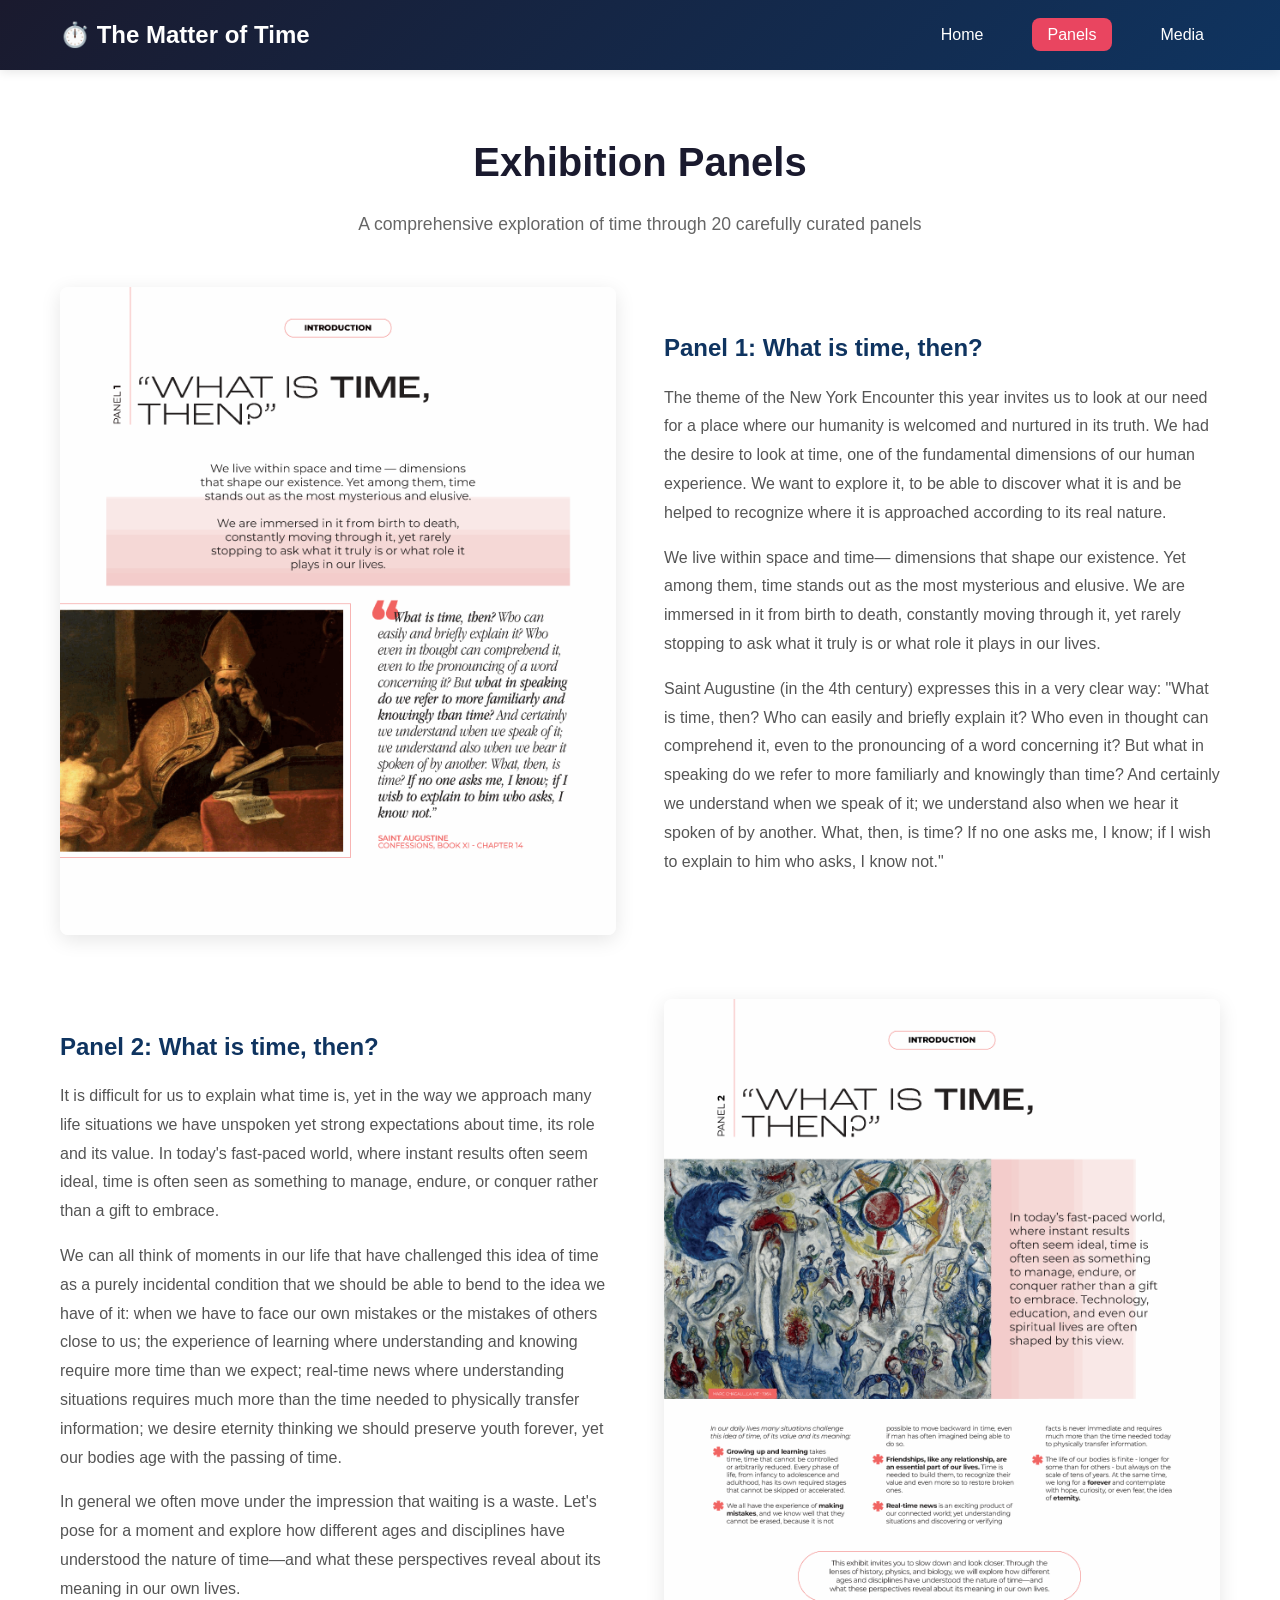
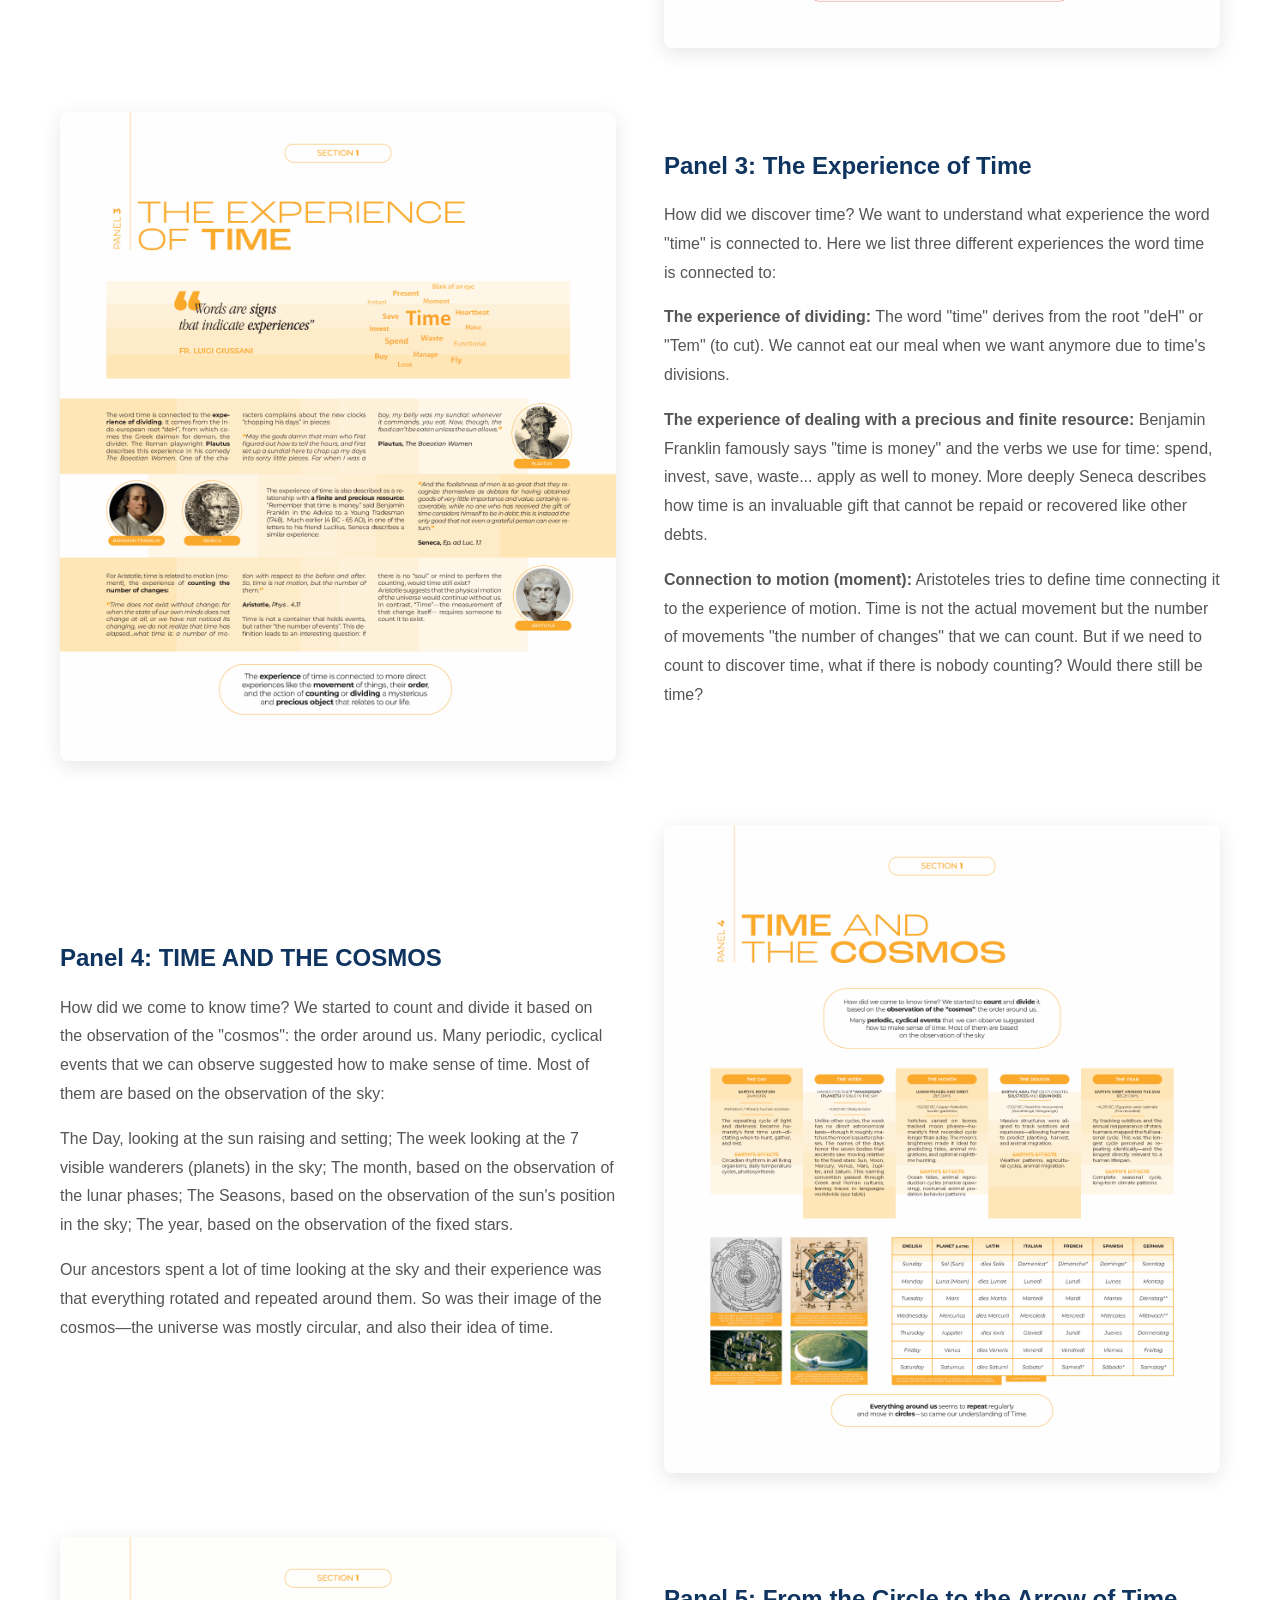
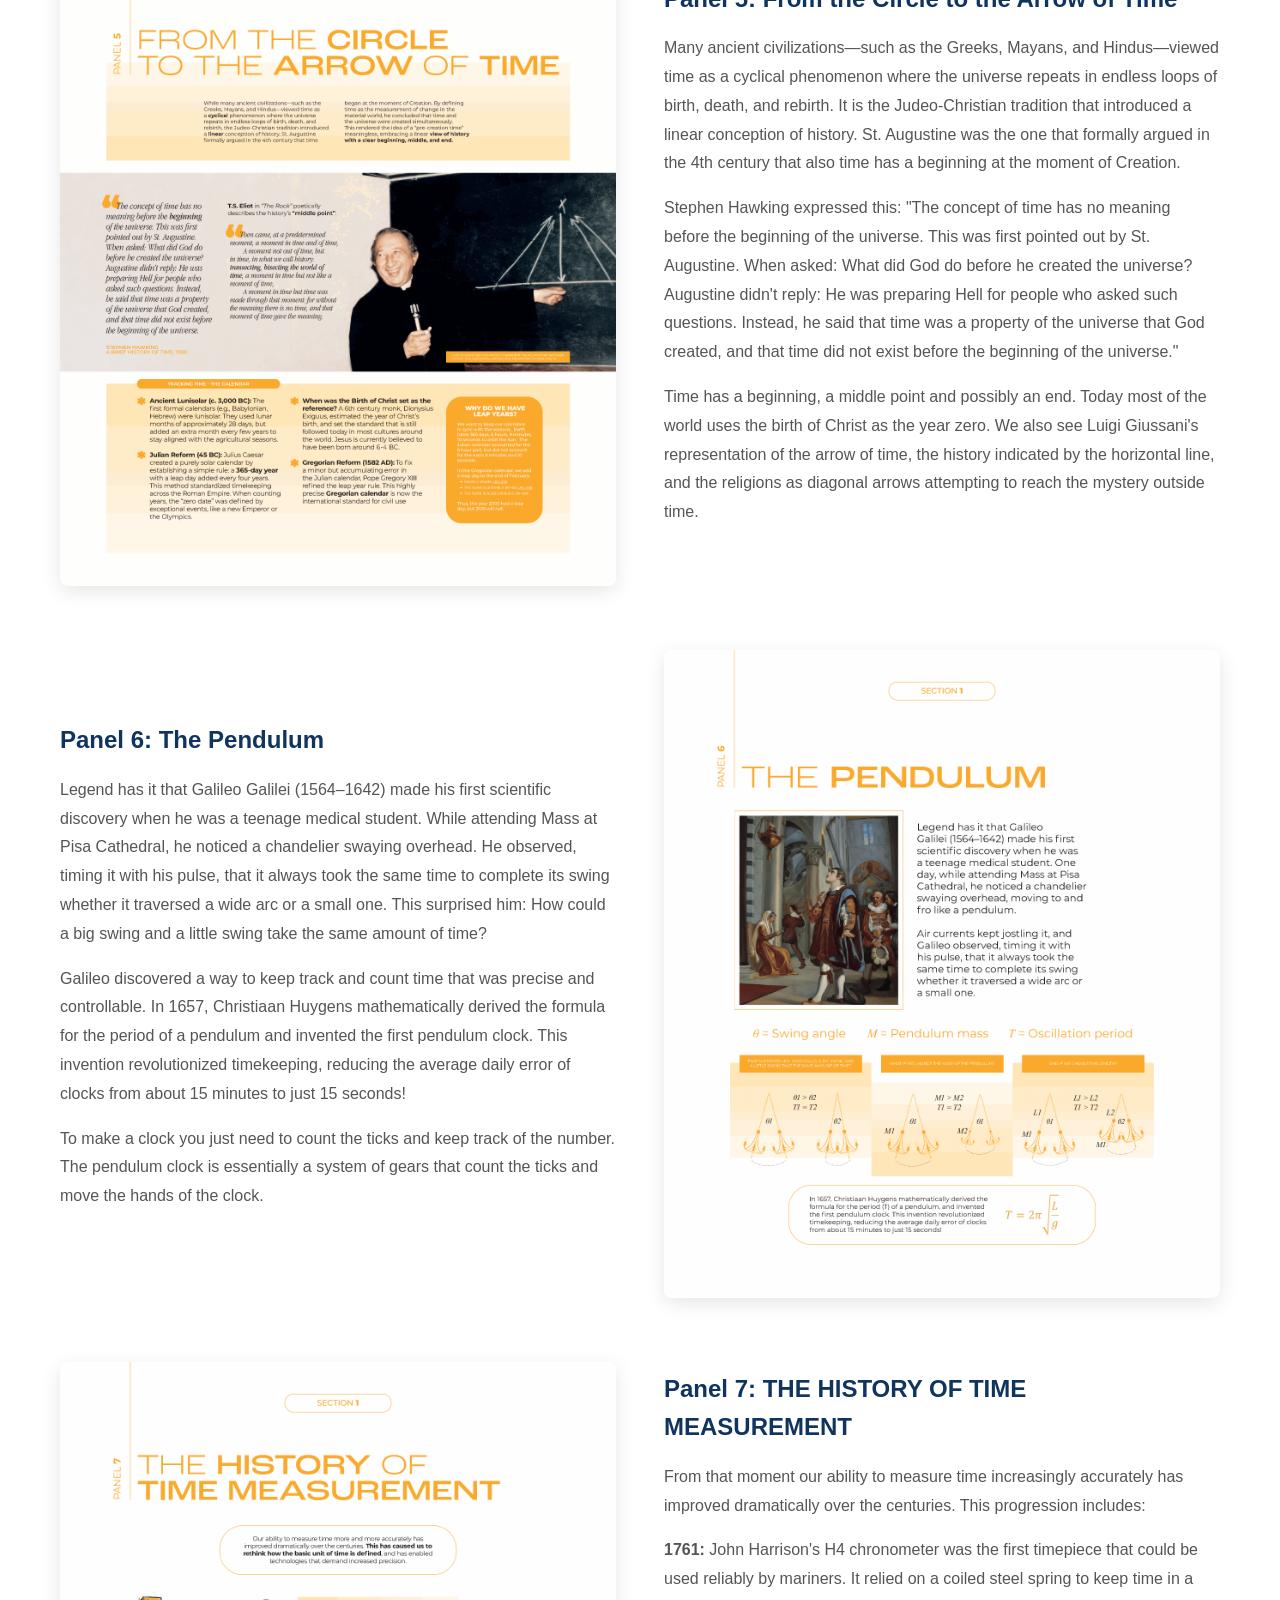
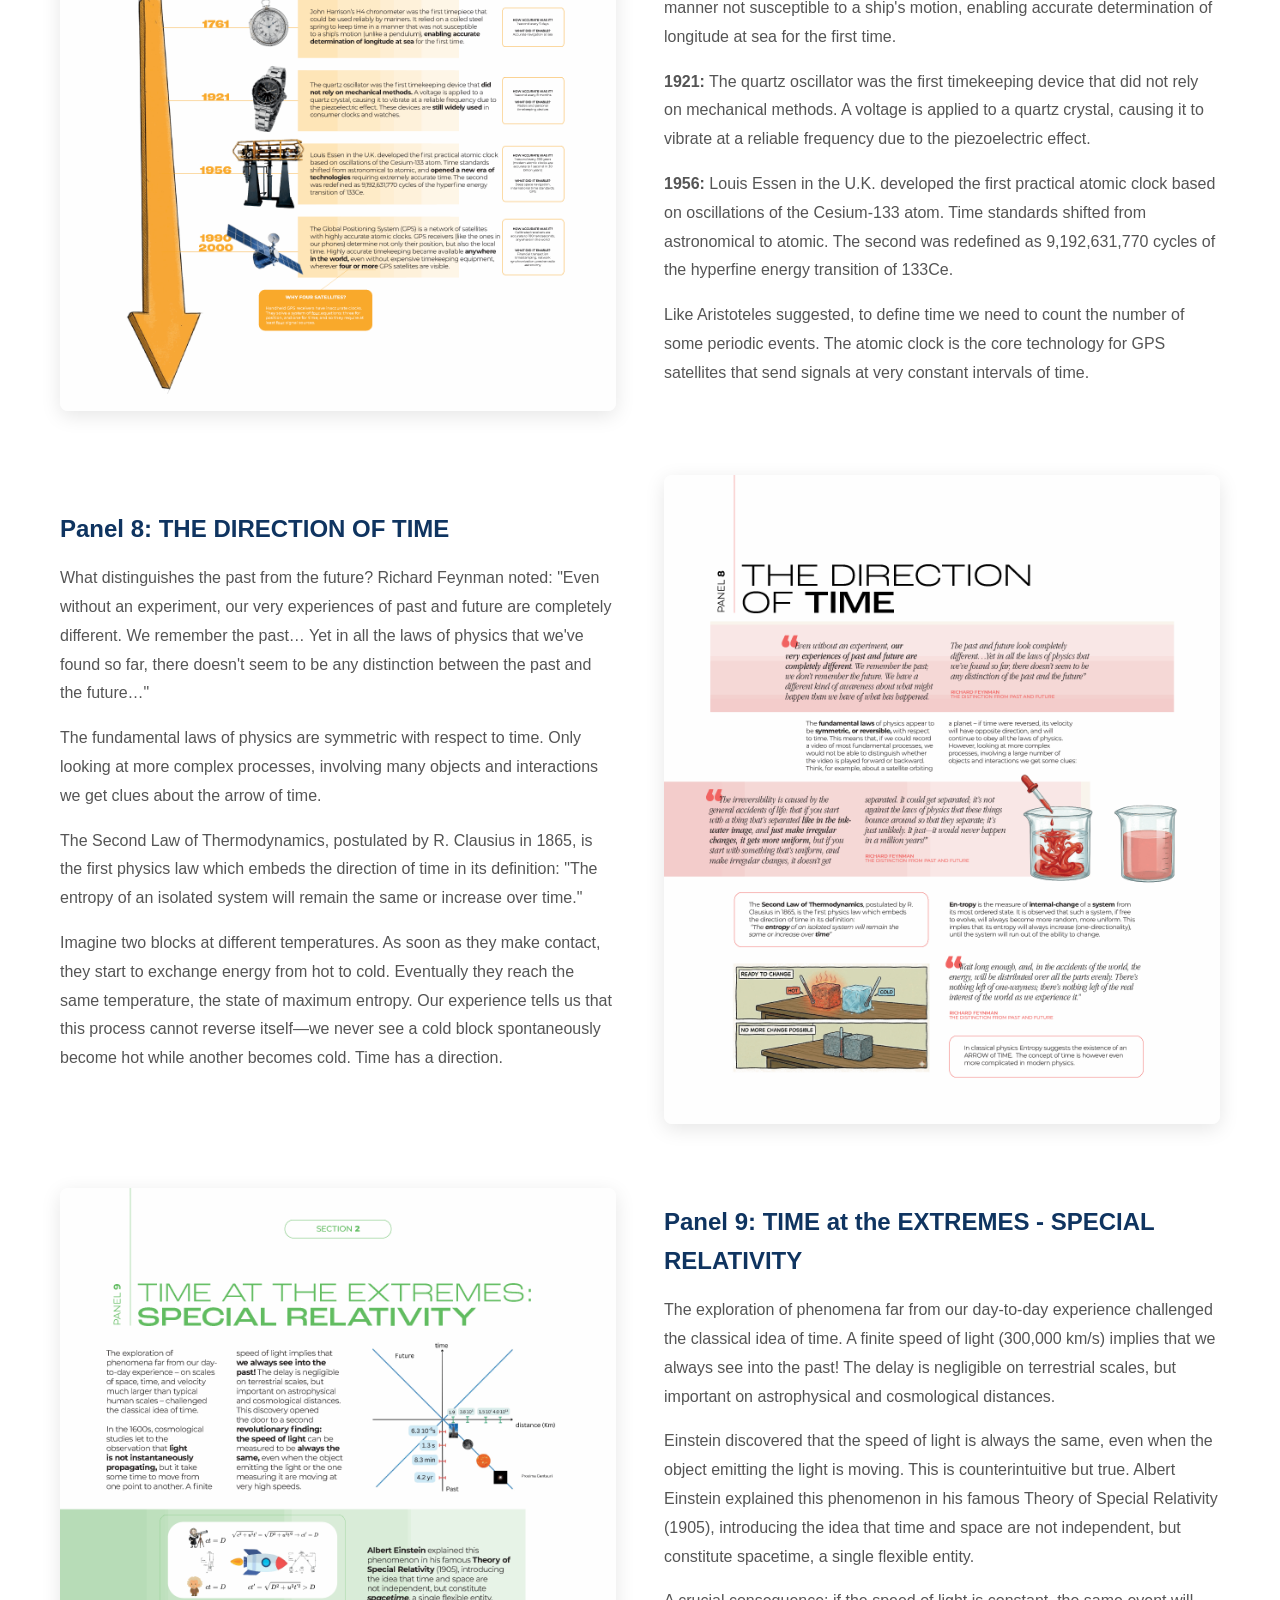
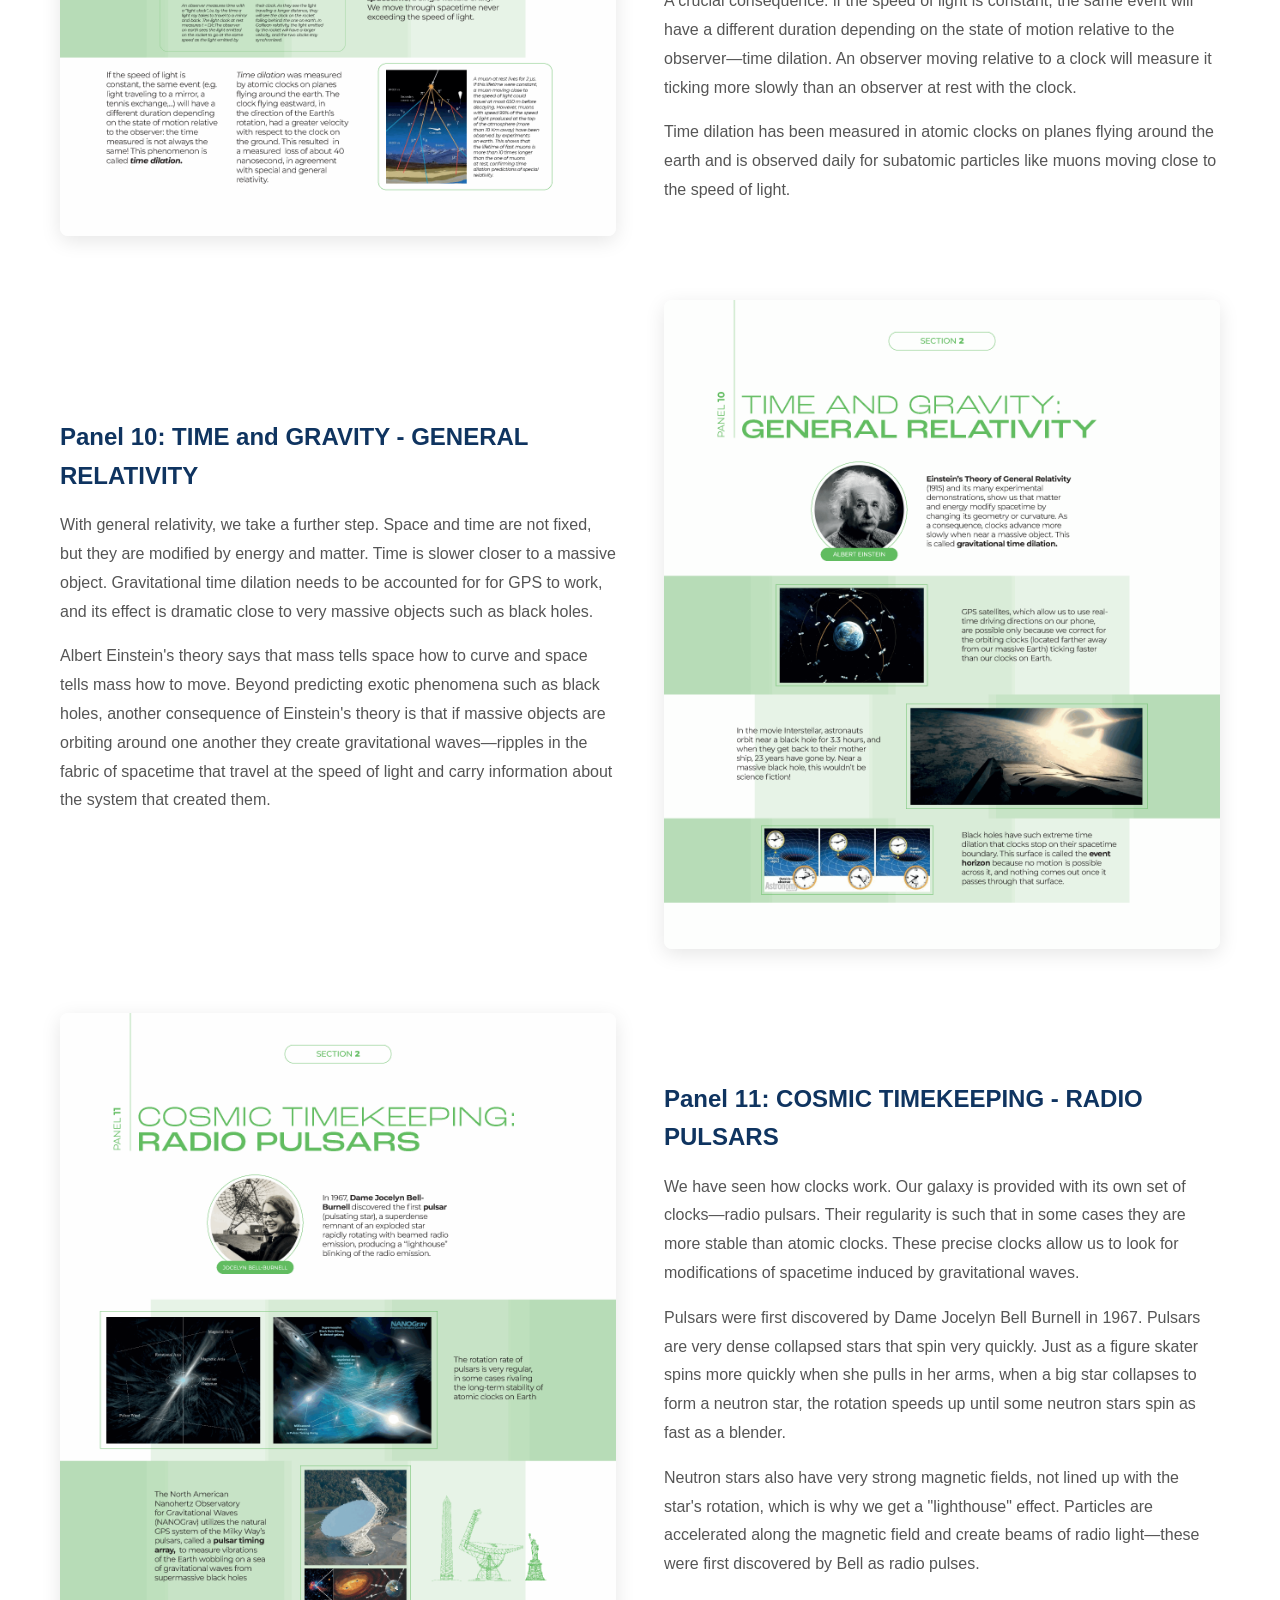
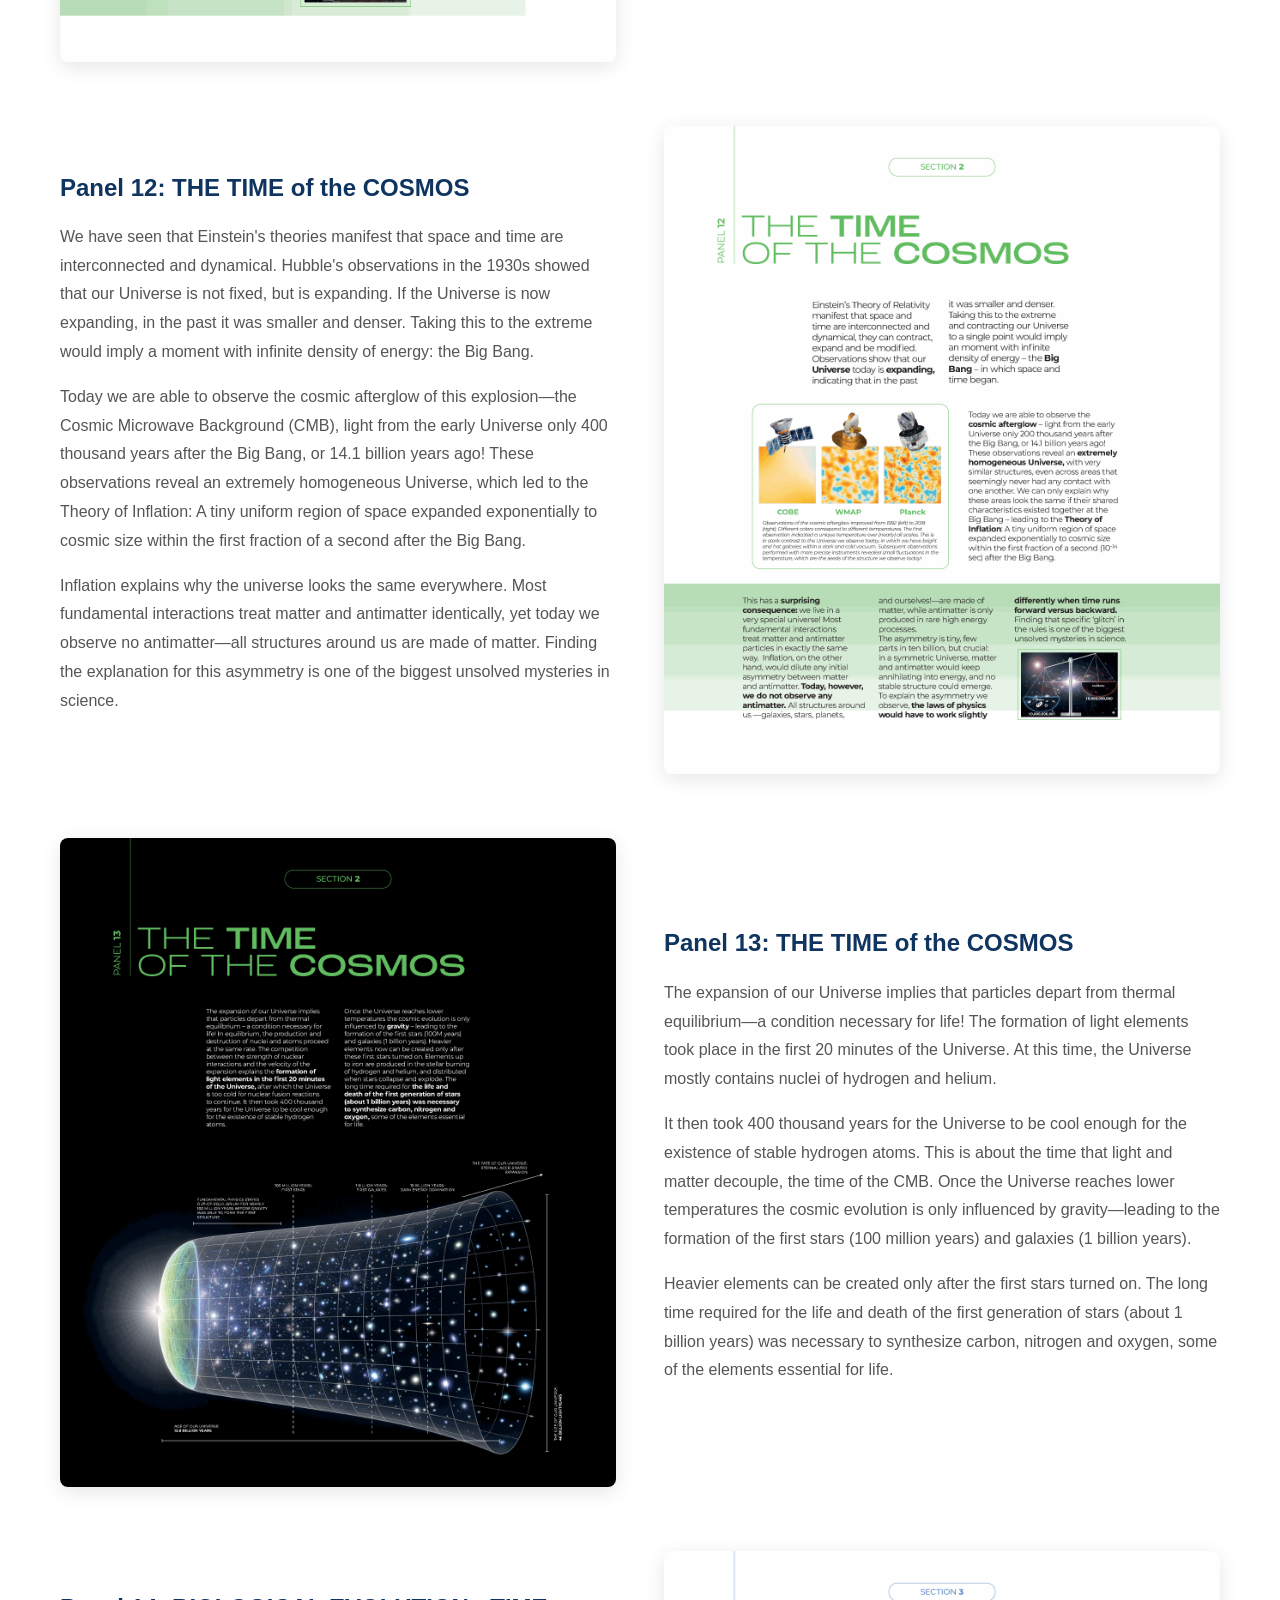
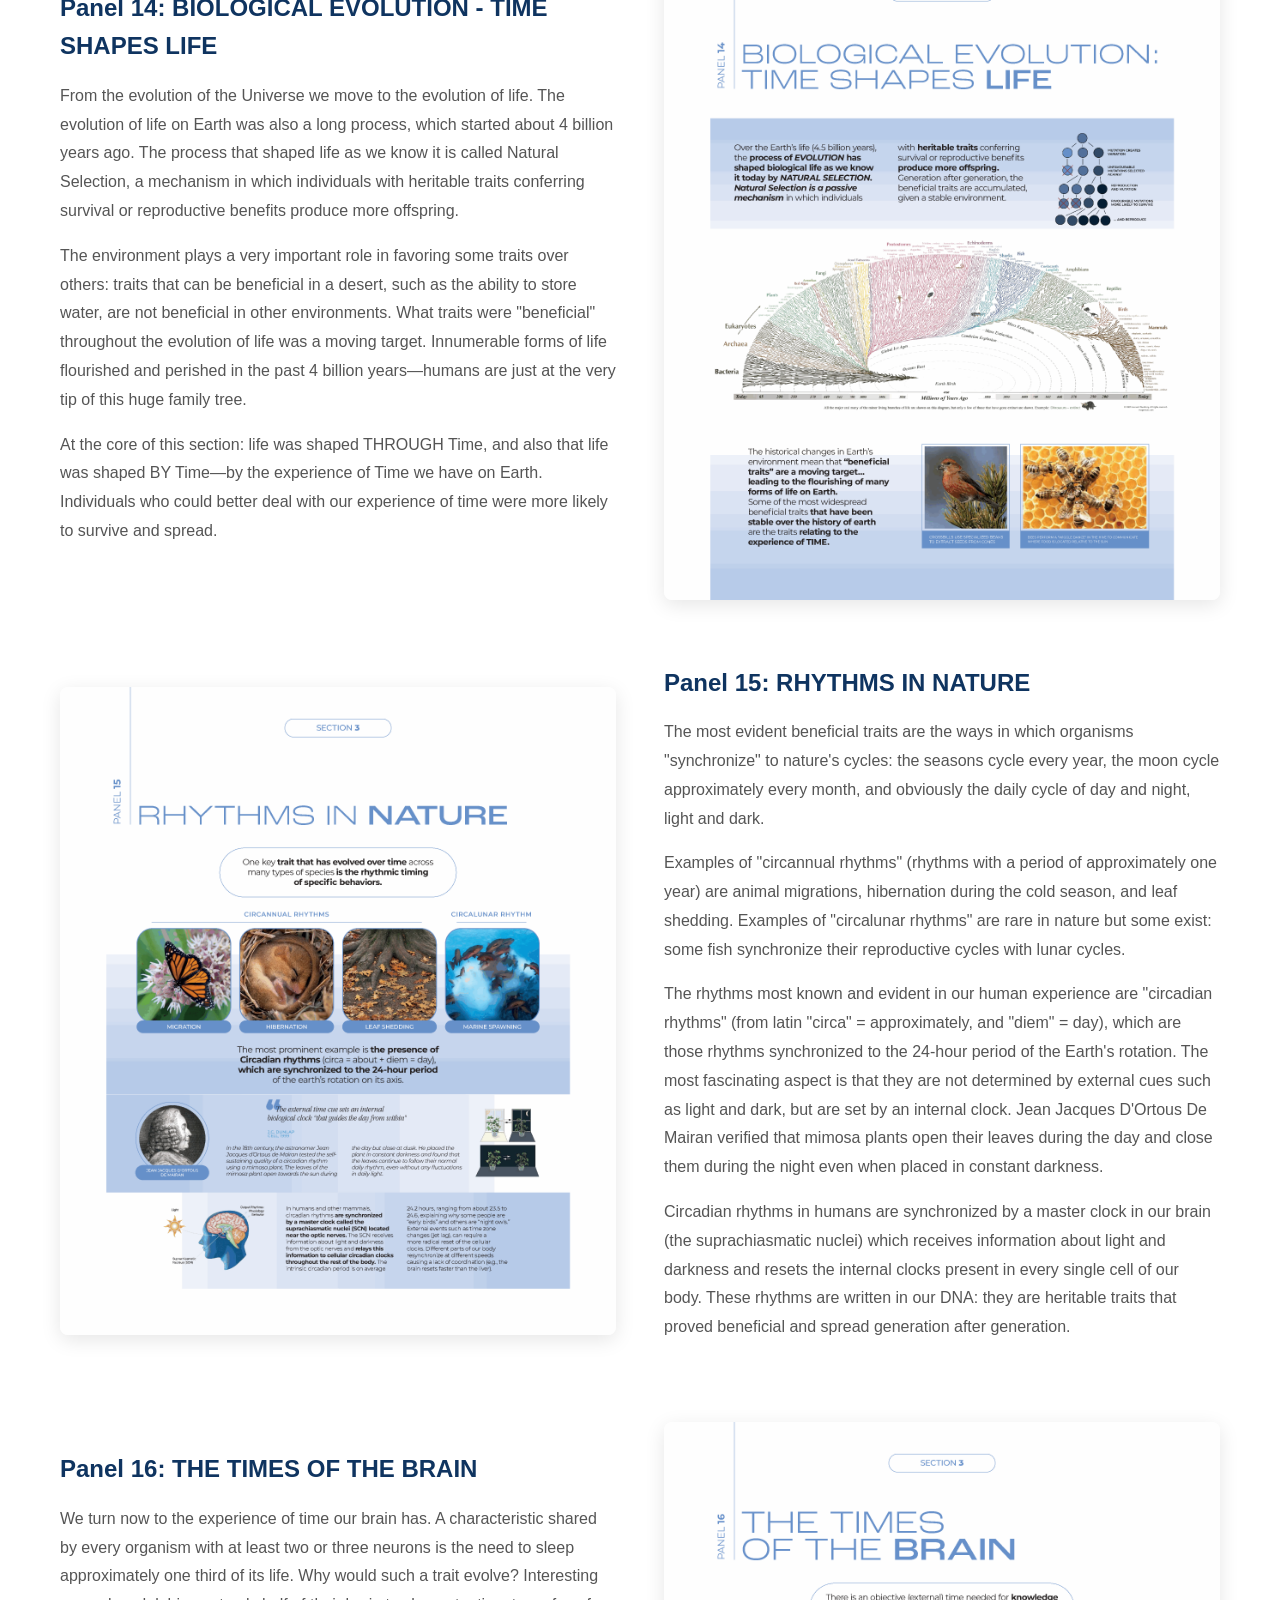
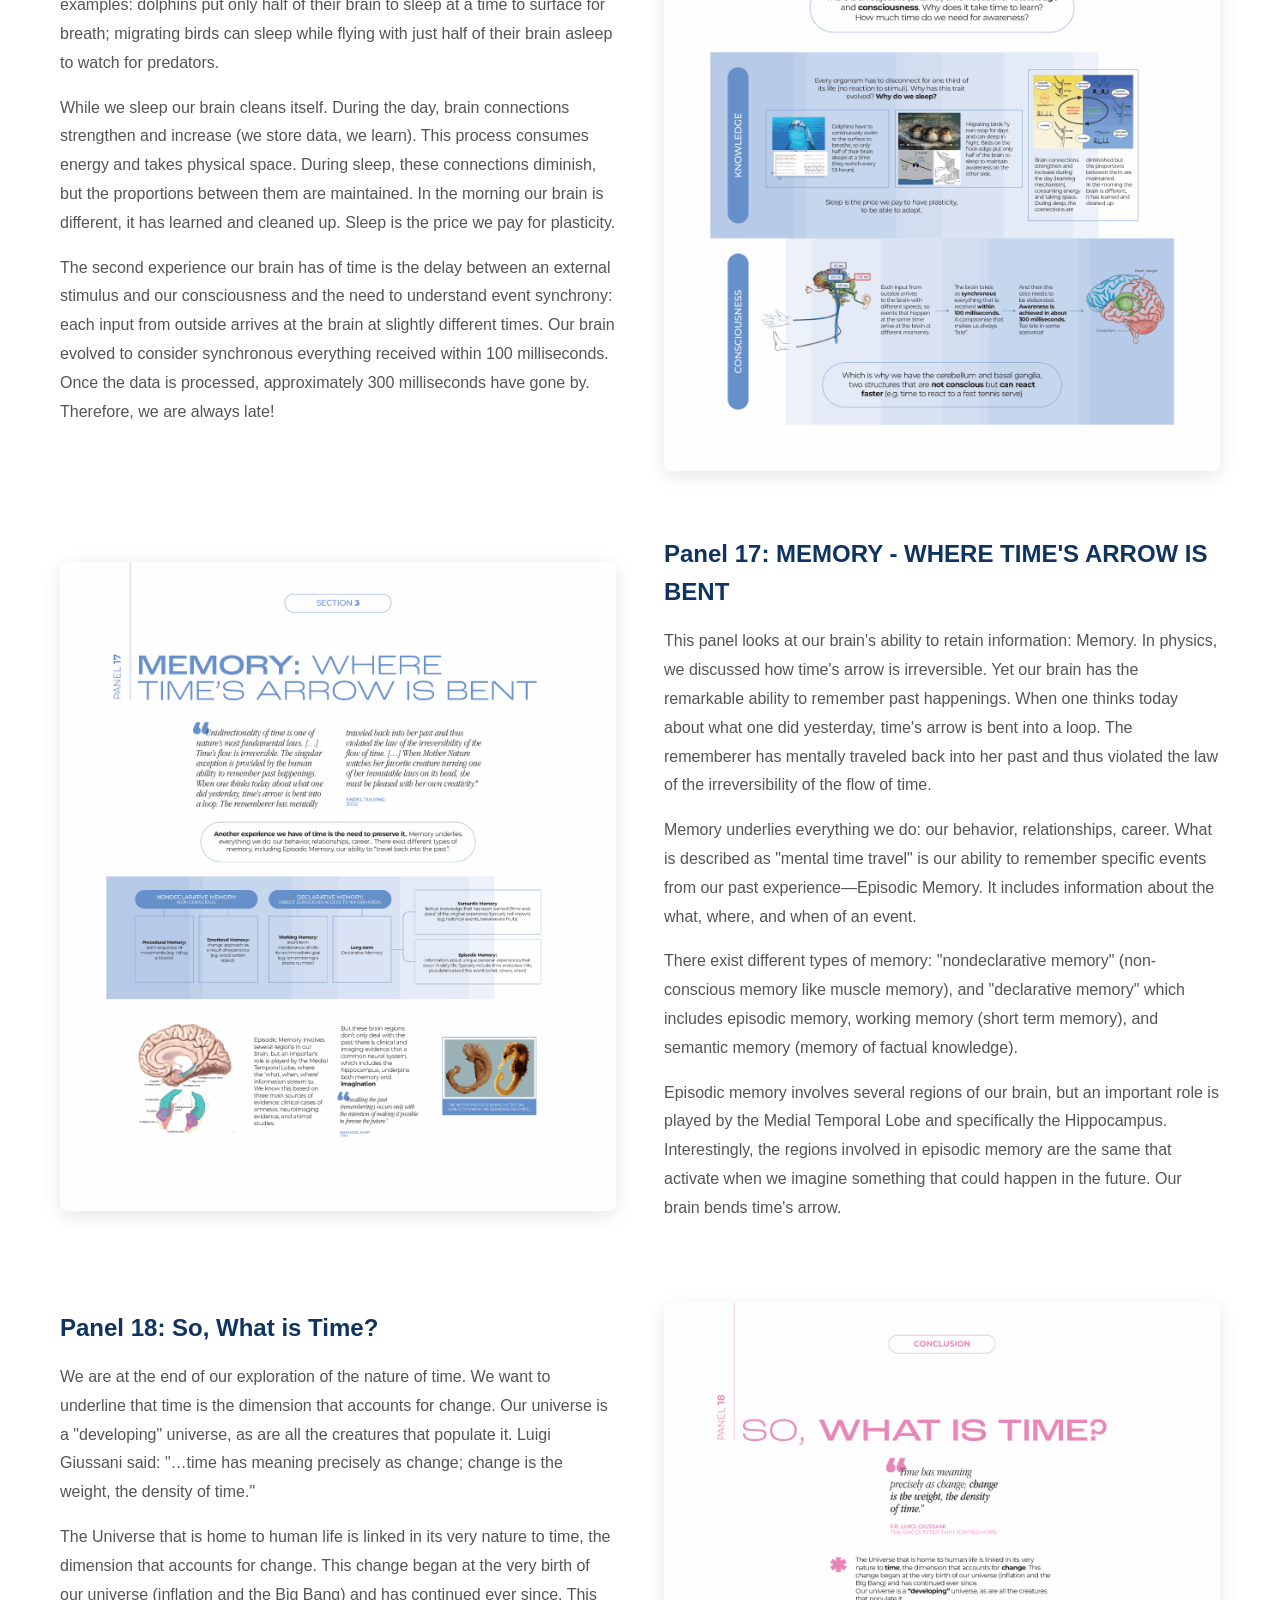
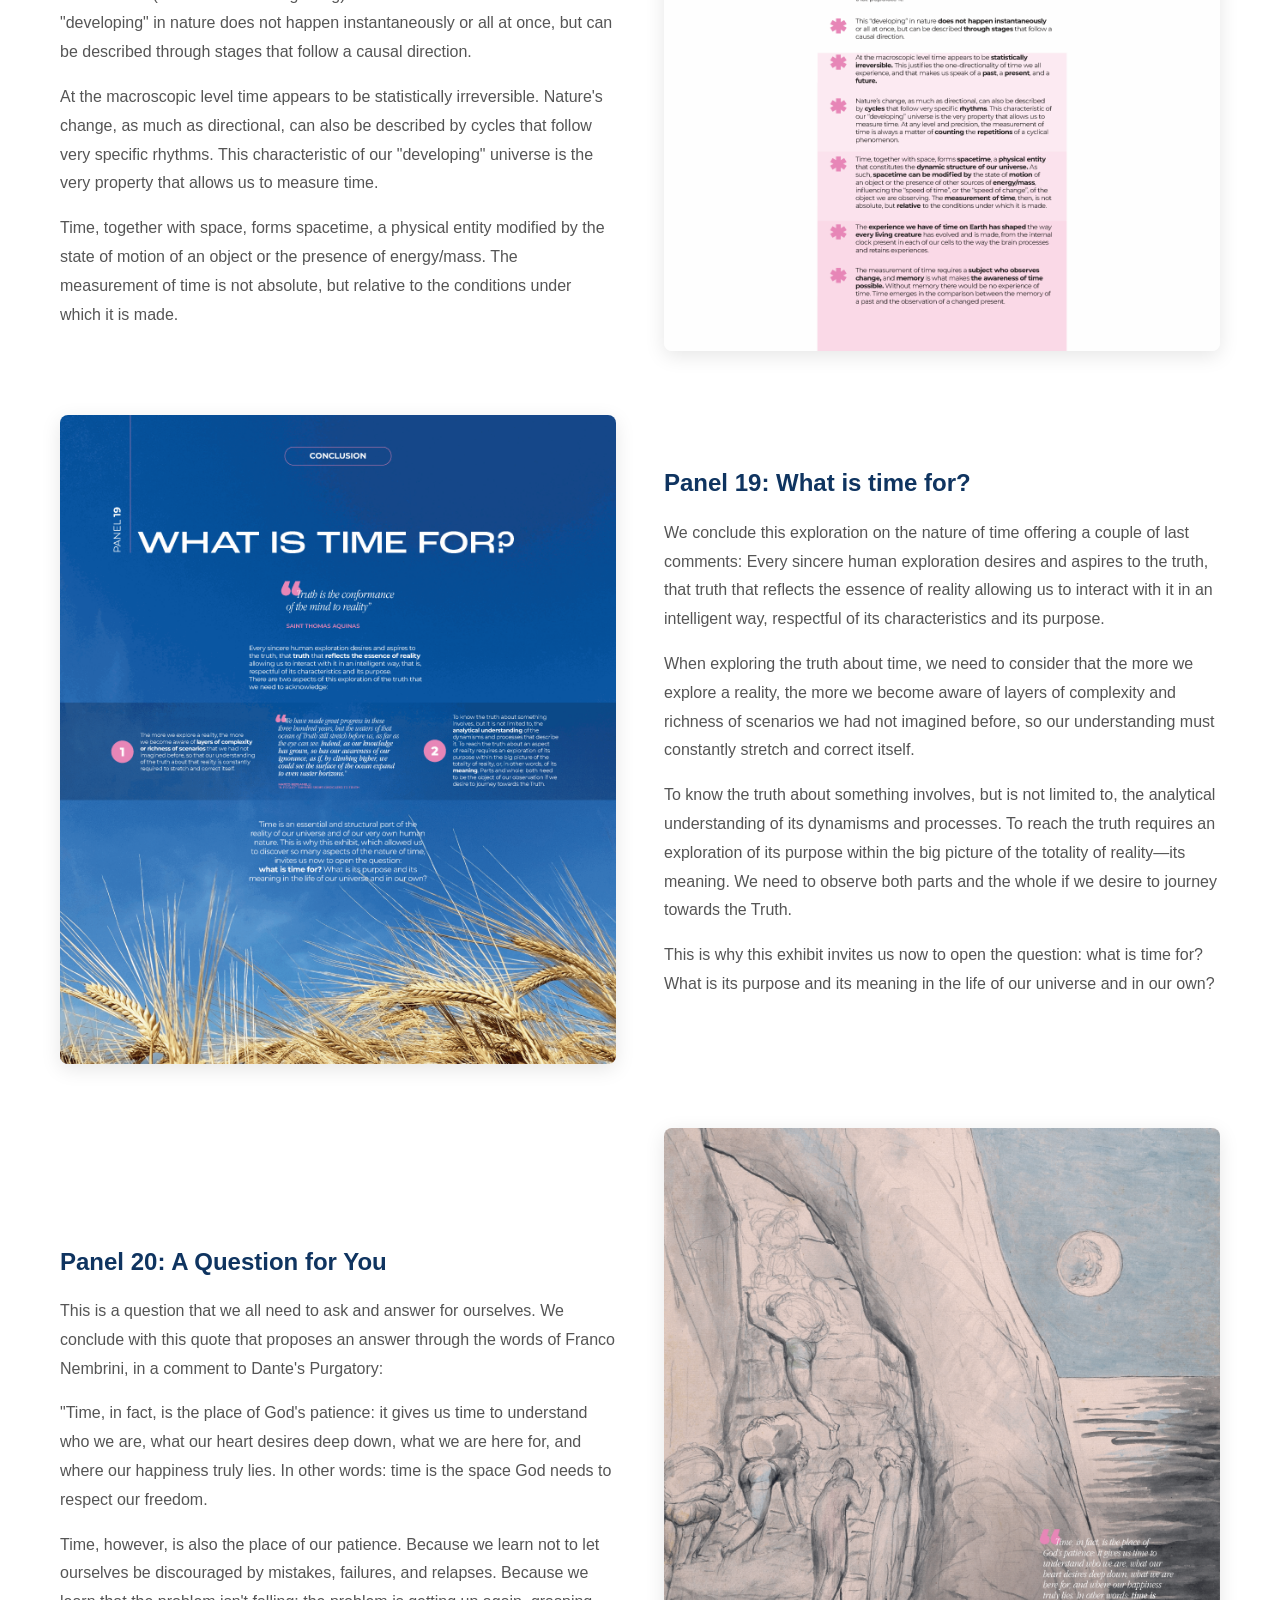
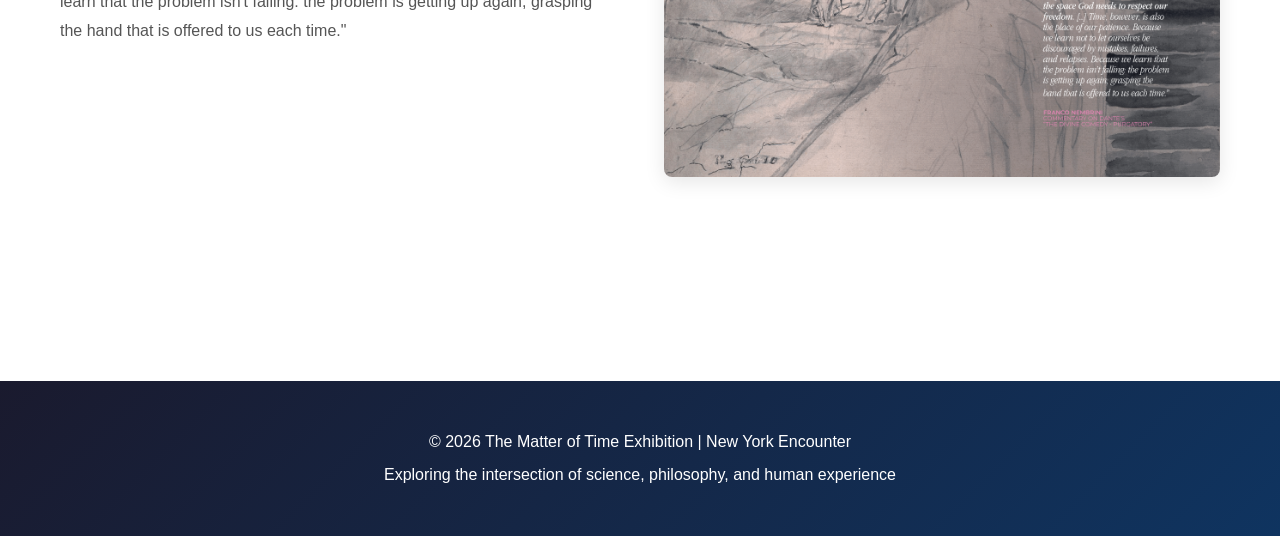
==== panels.html @ b84ac12d "Add full panel narrations and clean up homepage" ====
<!DOCTYPE html>
<html lang="en">
<head>
    <meta charset="UTF-8">
    <meta name="viewport" content="width=device-width, initial-scale=1.0">
    <title>Exhibition Panels - The Matter of Time</title>
    <link rel="stylesheet" href="css/style.css">
</head>
<body>
    <nav class="navbar">
        <div class="nav-container">
            <div class="logo">⏱️ The Matter of Time</div>
            <ul class="nav-menu">
                <li><a href="index.html">Home</a></li>
                <li><a href="panels.html" class="active">Panels</a></li>
                <li><a href="index.html#media">Media</a></li>
            </ul>
        </div>
    </nav>

    <section class="panels-section">
        <div class="container">
            <h1>Exhibition Panels</h1>
            <p class="panels-intro">A comprehensive exploration of time through 20 carefully curated panels</p>

            <div class="panel-item">
                <div class="panel-image">
                    <img src="./extracted_images/page_001.png" alt="Panel 1">
                </div>
                <div class="panel-content">
                    <h2>Panel 1: What is time, then?</h2>
                    <p>The theme of the New York Encounter this year invites us to look at our need for a place where our humanity is welcomed and nurtured in its truth. We had the desire to look at time, one of the fundamental dimensions of our human experience. We want to explore it, to be able to discover what it is and be helped to recognize where it is approached according to its real nature.</p>
                    <p>We live within space and time— dimensions that shape our existence. Yet among them, time stands out as the most mysterious and elusive. We are immersed in it from birth to death, constantly moving through it, yet rarely stopping to ask what it truly is or what role it plays in our lives.</p>
                    <p>Saint Augustine (in the 4th century) expresses this in a very clear way: "What is time, then? Who can easily and briefly explain it? Who even in thought can comprehend it, even to the pronouncing of a word concerning it? But what in speaking do we refer to more familiarly and knowingly than time? And certainly we understand when we speak of it; we understand also when we hear it spoken of by another. What, then, is time? If no one asks me, I know; if I wish to explain to him who asks, I know not."</p>
                </div>
            </div>

            <div class="panel-item reverse">
                <div class="panel-image">
                    <img src="./extracted_images/page_002.png" alt="Panel 2">
                </div>
                <div class="panel-content">
                    <h2>Panel 2: What is time, then?</h2>
                    <p>It is difficult for us to explain what time is, yet in the way we approach many life situations we have unspoken yet strong expectations about time, its role and its value. In today's fast-paced world, where instant results often seem ideal, time is often seen as something to manage, endure, or conquer rather than a gift to embrace.</p>
                    <p>We can all think of moments in our life that have challenged this idea of time as a purely incidental condition that we should be able to bend to the idea we have of it: when we have to face our own mistakes or the mistakes of others close to us; the experience of learning where understanding and knowing require more time than we expect; real-time news where understanding situations requires much more than the time needed to physically transfer information; we desire eternity thinking we should preserve youth forever, yet our bodies age with the passing of time.</p>
                    <p>In general we often move under the impression that waiting is a waste. Let's pose for a moment and explore how different ages and disciplines have understood the nature of time—and what these perspectives reveal about its meaning in our own lives.</p>
                </div>
            </div>

            <div class="panel-item">
                <div class="panel-image">
                    <img src="./extracted_images/page_003.png" alt="Panel 3">
                </div>
                <div class="panel-content">
                    <h2>Panel 3: The Experience of Time</h2>
                    <p>How did we discover time? We want to understand what experience the word "time" is connected to. Here we list three different experiences the word time is connected to:</p>
                    <p><strong>The experience of dividing:</strong> The word "time" derives from the root "deH" or "Tem" (to cut). We cannot eat our meal when we want anymore due to time's divisions.</p>
                    <p><strong>The experience of dealing with a precious and finite resource:</strong> Benjamin Franklin famously says "time is money" and the verbs we use for time: spend, invest, save, waste... apply as well to money. More deeply Seneca describes how time is an invaluable gift that cannot be repaid or recovered like other debts.</p>
                    <p><strong>Connection to motion (moment):</strong> Aristoteles tries to define time connecting it to the experience of motion. Time is not the actual movement but the number of movements "the number of changes" that we can count. But if we need to count to discover time, what if there is nobody counting? Would there still be time?</p>
                </div>
            </div>

            <div class="panel-item reverse">
                <div class="panel-image">
                    <img src="./extracted_images/page_004.png" alt="Panel 4">
                </div>
                <div class="panel-content">
                    <h2>Panel 4: TIME AND THE COSMOS</h2>
                    <p>How did we come to know time? We started to count and divide it based on the observation of the "cosmos": the order around us. Many periodic, cyclical events that we can observe suggested how to make sense of time. Most of them are based on the observation of the sky:</p>
                    <p>The Day, looking at the sun raising and setting; The week looking at the 7 visible wanderers (planets) in the sky; The month, based on the observation of the lunar phases; The Seasons, based on the observation of the sun's position in the sky; The year, based on the observation of the fixed stars.</p>
                    <p>Our ancestors spent a lot of time looking at the sky and their experience was that everything rotated and repeated around them. So was their image of the cosmos—the universe was mostly circular, and also their idea of time.</p>
                </div>
            </div>

            <div class="panel-item">
                <div class="panel-image">
                    <img src="./extracted_images/page_005.png" alt="Panel 5">
                </div>
                <div class="panel-content">
                    <h2>Panel 5: From the Circle to the Arrow of Time</h2>
                    <p>Many ancient civilizations—such as the Greeks, Mayans, and Hindus—viewed time as a cyclical phenomenon where the universe repeats in endless loops of birth, death, and rebirth. It is the Judeo-Christian tradition that introduced a linear conception of history. St. Augustine was the one that formally argued in the 4th century that also time has a beginning at the moment of Creation.</p>
                    <p>Stephen Hawking expressed this: "The concept of time has no meaning before the beginning of the universe. This was first pointed out by St. Augustine. When asked: What did God do before he created the universe? Augustine didn't reply: He was preparing Hell for people who asked such questions. Instead, he said that time was a property of the universe that God created, and that time did not exist before the beginning of the universe."</p>
                    <p>Time has a beginning, a middle point and possibly an end. Today most of the world uses the birth of Christ as the year zero. We also see Luigi Giussani's representation of the arrow of time, the history indicated by the horizontal line, and the religions as diagonal arrows attempting to reach the mystery outside time.</p>
                </div>
            </div>

            <div class="panel-item reverse">
                <div class="panel-image">
                    <img src="./extracted_images/page_006.png" alt="Panel 6">
                </div>
                <div class="panel-content">
                    <h2>Panel 6: The Pendulum</h2>
                    <p>Legend has it that Galileo Galilei (1564–1642) made his first scientific discovery when he was a teenage medical student. While attending Mass at Pisa Cathedral, he noticed a chandelier swaying overhead. He observed, timing it with his pulse, that it always took the same time to complete its swing whether it traversed a wide arc or a small one. This surprised him: How could a big swing and a little swing take the same amount of time?</p>
                    <p>Galileo discovered a way to keep track and count time that was precise and controllable. In 1657, Christiaan Huygens mathematically derived the formula for the period of a pendulum and invented the first pendulum clock. This invention revolutionized timekeeping, reducing the average daily error of clocks from about 15 minutes to just 15 seconds!</p>
                    <p>To make a clock you just need to count the ticks and keep track of the number. The pendulum clock is essentially a system of gears that count the ticks and move the hands of the clock.</p>
                </div>
            </div>

            <div class="panel-item">
                <div class="panel-image">
                    <img src="./extracted_images/page_007.png" alt="Panel 7">
                </div>
                <div class="panel-content">
                    <h2>Panel 7: THE HISTORY OF TIME MEASUREMENT</h2>
                    <p>From that moment our ability to measure time increasingly accurately has improved dramatically over the centuries. This progression includes:</p>
                    <p><strong>1761:</strong> John Harrison's H4 chronometer was the first timepiece that could be used reliably by mariners. It relied on a coiled steel spring to keep time in a manner not susceptible to a ship's motion, enabling accurate determination of longitude at sea for the first time.</p>
                    <p><strong>1921:</strong> The quartz oscillator was the first timekeeping device that did not rely on mechanical methods. A voltage is applied to a quartz crystal, causing it to vibrate at a reliable frequency due to the piezoelectric effect.</p>
                    <p><strong>1956:</strong> Louis Essen in the U.K. developed the first practical atomic clock based on oscillations of the Cesium-133 atom. Time standards shifted from astronomical to atomic. The second was redefined as 9,192,631,770 cycles of the hyperfine energy transition of 133Ce.</p>
                    <p>Like Aristoteles suggested, to define time we need to count the number of some periodic events. The atomic clock is the core technology for GPS satellites that send signals at very constant intervals of time.</p>
                </div>
            </div>

            <div class="panel-item reverse">
                <div class="panel-image">
                    <img src="./extracted_images/page_008.png" alt="Panel 8">
                </div>
                <div class="panel-content">
                    <h2>Panel 8: THE DIRECTION OF TIME</h2>
                    <p>What distinguishes the past from the future? Richard Feynman noted: "Even without an experiment, our very experiences of past and future are completely different. We remember the past… Yet in all the laws of physics that we've found so far, there doesn't seem to be any distinction between the past and the future…"</p>
                    <p>The fundamental laws of physics are symmetric with respect to time. Only looking at more complex processes, involving many objects and interactions we get clues about the arrow of time.</p>
                    <p>The Second Law of Thermodynamics, postulated by R. Clausius in 1865, is the first physics law which embeds the direction of time in its definition: "The entropy of an isolated system will remain the same or increase over time."</p>
                    <p>Imagine two blocks at different temperatures. As soon as they make contact, they start to exchange energy from hot to cold. Eventually they reach the same temperature, the state of maximum entropy. Our experience tells us that this process cannot reverse itself—we never see a cold block spontaneously become hot while another becomes cold. Time has a direction.</p>
                </div>
            </div>

            <div class="panel-item">
                <div class="panel-image">
                    <img src="./extracted_images/page_009.png" alt="Panel 9">
                </div>
                <div class="panel-content">
                    <h2>Panel 9: TIME at the EXTREMES - SPECIAL RELATIVITY</h2>
                    <p>The exploration of phenomena far from our day-to-day experience challenged the classical idea of time. A finite speed of light (300,000 km/s) implies that we always see into the past! The delay is negligible on terrestrial scales, but important on astrophysical and cosmological distances.</p>
                    <p>Einstein discovered that the speed of light is always the same, even when the object emitting the light is moving. This is counterintuitive but true. Albert Einstein explained this phenomenon in his famous Theory of Special Relativity (1905), introducing the idea that time and space are not independent, but constitute spacetime, a single flexible entity.</p>
                    <p>A crucial consequence: if the speed of light is constant, the same event will have a different duration depending on the state of motion relative to the observer—time dilation. An observer moving relative to a clock will measure it ticking more slowly than an observer at rest with the clock.</p>
                    <p>Time dilation has been measured in atomic clocks on planes flying around the earth and is observed daily for subatomic particles like muons moving close to the speed of light.</p>
                </div>
            </div>

            <div class="panel-item reverse">
                <div class="panel-image">
                    <img src="./extracted_images/page_010.png" alt="Panel 10">
                </div>
                <div class="panel-content">
                    <h2>Panel 10: TIME and GRAVITY - GENERAL RELATIVITY</h2>
                    <p>With general relativity, we take a further step. Space and time are not fixed, but they are modified by energy and matter. Time is slower closer to a massive object. Gravitational time dilation needs to be accounted for for GPS to work, and its effect is dramatic close to very massive objects such as black holes.</p>
                    <p>Albert Einstein's theory says that mass tells space how to curve and space tells mass how to move. Beyond predicting exotic phenomena such as black holes, another consequence of Einstein's theory is that if massive objects are orbiting around one another they create gravitational waves—ripples in the fabric of spacetime that travel at the speed of light and carry information about the system that created them.</p>
                </div>
            </div>

            <div class="panel-item">
                <div class="panel-image">
                    <img src="./extracted_images/page_011.png" alt="Panel 11">
                </div>
                <div class="panel-content">
                    <h2>Panel 11: COSMIC TIMEKEEPING - RADIO PULSARS</h2>
                    <p>We have seen how clocks work. Our galaxy is provided with its own set of clocks—radio pulsars. Their regularity is such that in some cases they are more stable than atomic clocks. These precise clocks allow us to look for modifications of spacetime induced by gravitational waves.</p>
                    <p>Pulsars were first discovered by Dame Jocelyn Bell Burnell in 1967. Pulsars are very dense collapsed stars that spin very quickly. Just as a figure skater spins more quickly when she pulls in her arms, when a big star collapses to form a neutron star, the rotation speeds up until some neutron stars spin as fast as a blender.</p>
                    <p>Neutron stars also have very strong magnetic fields, not lined up with the star's rotation, which is why we get a "lighthouse" effect. Particles are accelerated along the magnetic field and create beams of radio light—these were first discovered by Bell as radio pulses.</p>
                </div>
            </div>

            <div class="panel-item reverse">
                <div class="panel-image">
                    <img src="./extracted_images/page_012.png" alt="Panel 12">
                </div>
                <div class="panel-content">
                    <h2>Panel 12: THE TIME of the COSMOS</h2>
                    <p>We have seen that Einstein's theories manifest that space and time are interconnected and dynamical. Hubble's observations in the 1930s showed that our Universe is not fixed, but is expanding. If the Universe is now expanding, in the past it was smaller and denser. Taking this to the extreme would imply a moment with infinite density of energy: the Big Bang.</p>
                    <p>Today we are able to observe the cosmic afterglow of this explosion—the Cosmic Microwave Background (CMB), light from the early Universe only 400 thousand years after the Big Bang, or 14.1 billion years ago! These observations reveal an extremely homogeneous Universe, which led to the Theory of Inflation: A tiny uniform region of space expanded exponentially to cosmic size within the first fraction of a second after the Big Bang.</p>
                    <p>Inflation explains why the universe looks the same everywhere. Most fundamental interactions treat matter and antimatter identically, yet today we observe no antimatter—all structures around us are made of matter. Finding the explanation for this asymmetry is one of the biggest unsolved mysteries in science.</p>
                </div>
            </div>

            <div class="panel-item">
                <div class="panel-image">
                    <img src="./extracted_images/page_013.png" alt="Panel 13">
                </div>
                <div class="panel-content">
                    <h2>Panel 13: THE TIME of the COSMOS</h2>
                    <p>The expansion of our Universe implies that particles depart from thermal equilibrium—a condition necessary for life! The formation of light elements took place in the first 20 minutes of the Universe. At this time, the Universe mostly contains nuclei of hydrogen and helium.</p>
                    <p>It then took 400 thousand years for the Universe to be cool enough for the existence of stable hydrogen atoms. This is about the time that light and matter decouple, the time of the CMB. Once the Universe reaches lower temperatures the cosmic evolution is only influenced by gravity—leading to the formation of the first stars (100 million years) and galaxies (1 billion years).</p>
                    <p>Heavier elements can be created only after the first stars turned on. The long time required for the life and death of the first generation of stars (about 1 billion years) was necessary to synthesize carbon, nitrogen and oxygen, some of the elements essential for life.</p>
                </div>
            </div>

            <div class="panel-item reverse">
                <div class="panel-image">
                    <img src="./extracted_images/page_014.png" alt="Panel 14">
                </div>
                <div class="panel-content">
                    <h2>Panel 14: BIOLOGICAL EVOLUTION - TIME SHAPES LIFE</h2>
                    <p>From the evolution of the Universe we move to the evolution of life. The evolution of life on Earth was also a long process, which started about 4 billion years ago. The process that shaped life as we know it is called Natural Selection, a mechanism in which individuals with heritable traits conferring survival or reproductive benefits produce more offspring.</p>
                    <p>The environment plays a very important role in favoring some traits over others: traits that can be beneficial in a desert, such as the ability to store water, are not beneficial in other environments. What traits were "beneficial" throughout the evolution of life was a moving target. Innumerable forms of life flourished and perished in the past 4 billion years—humans are just at the very tip of this huge family tree.</p>
                    <p>At the core of this section: life was shaped THROUGH Time, and also that life was shaped BY Time—by the experience of Time we have on Earth. Individuals who could better deal with our experience of time were more likely to survive and spread.</p>
                </div>
            </div>

            <div class="panel-item">
                <div class="panel-image">
                    <img src="./extracted_images/page_015.png" alt="Panel 15">
                </div>
                <div class="panel-content">
                    <h2>Panel 15: RHYTHMS IN NATURE</h2>
                    <p>The most evident beneficial traits are the ways in which organisms "synchronize" to nature's cycles: the seasons cycle every year, the moon cycle approximately every month, and obviously the daily cycle of day and night, light and dark.</p>
                    <p>Examples of "circannual rhythms" (rhythms with a period of approximately one year) are animal migrations, hibernation during the cold season, and leaf shedding. Examples of "circalunar rhythms" are rare in nature but some exist: some fish synchronize their reproductive cycles with lunar cycles.</p>
                    <p>The rhythms most known and evident in our human experience are "circadian rhythms" (from latin "circa" = approximately, and "diem" = day), which are those rhythms synchronized to the 24-hour period of the Earth's rotation. The most fascinating aspect is that they are not determined by external cues such as light and dark, but are set by an internal clock. Jean Jacques D'Ortous De Mairan verified that mimosa plants open their leaves during the day and close them during the night even when placed in constant darkness.</p>
                    <p>Circadian rhythms in humans are synchronized by a master clock in our brain (the suprachiasmatic nuclei) which receives information about light and darkness and resets the internal clocks present in every single cell of our body. These rhythms are written in our DNA: they are heritable traits that proved beneficial and spread generation after generation.</p>
                </div>
            </div>

            <div class="panel-item reverse">
                <div class="panel-image">
                    <img src="./extracted_images/page_016.png" alt="Panel 16">
                </div>
                <div class="panel-content">
                    <h2>Panel 16: THE TIMES OF THE BRAIN</h2>
                    <p>We turn now to the experience of time our brain has. A characteristic shared by every organism with at least two or three neurons is the need to sleep approximately one third of its life. Why would such a trait evolve? Interesting examples: dolphins put only half of their brain to sleep at a time to surface for breath; migrating birds can sleep while flying with just half of their brain asleep to watch for predators.</p>
                    <p>While we sleep our brain cleans itself. During the day, brain connections strengthen and increase (we store data, we learn). This process consumes energy and takes physical space. During sleep, these connections diminish, but the proportions between them are maintained. In the morning our brain is different, it has learned and cleaned up. Sleep is the price we pay for plasticity.</p>
                    <p>The second experience our brain has of time is the delay between an external stimulus and our consciousness and the need to understand event synchrony: each input from outside arrives at the brain at slightly different times. Our brain evolved to consider synchronous everything received within 100 milliseconds. Once the data is processed, approximately 300 milliseconds have gone by. Therefore, we are always late!</p>
                </div>
            </div>

            <div class="panel-item">
                <div class="panel-image">
                    <img src="./extracted_images/page_017.png" alt="Panel 17">
                </div>
                <div class="panel-content">
                    <h2>Panel 17: MEMORY - WHERE TIME'S ARROW IS BENT</h2>
                    <p>This panel looks at our brain's ability to retain information: Memory. In physics, we discussed how time's arrow is irreversible. Yet our brain has the remarkable ability to remember past happenings. When one thinks today about what one did yesterday, time's arrow is bent into a loop. The rememberer has mentally traveled back into her past and thus violated the law of the irreversibility of the flow of time.</p>
                    <p>Memory underlies everything we do: our behavior, relationships, career. What is described as "mental time travel" is our ability to remember specific events from our past experience—Episodic Memory. It includes information about the what, where, and when of an event.</p>
                    <p>There exist different types of memory: "nondeclarative memory" (non-conscious memory like muscle memory), and "declarative memory" which includes episodic memory, working memory (short term memory), and semantic memory (memory of factual knowledge).</p>
                    <p>Episodic memory involves several regions of our brain, but an important role is played by the Medial Temporal Lobe and specifically the Hippocampus. Interestingly, the regions involved in episodic memory are the same that activate when we imagine something that could happen in the future. Our brain bends time's arrow.</p>
                </div>
            </div>

            <div class="panel-item reverse">
                <div class="panel-image">
                    <img src="./extracted_images/page_018.png" alt="Panel 18">
                </div>
                <div class="panel-content">
                    <h2>Panel 18: So, What is Time?</h2>
                    <p>We are at the end of our exploration of the nature of time. We want to underline that time is the dimension that accounts for change. Our universe is a "developing" universe, as are all the creatures that populate it. Luigi Giussani said: "…time has meaning precisely as change; change is the weight, the density of time."</p>
                    <p>The Universe that is home to human life is linked in its very nature to time, the dimension that accounts for change. This change began at the very birth of our universe (inflation and the Big Bang) and has continued ever since. This "developing" in nature does not happen instantaneously or all at once, but can be described through stages that follow a causal direction.</p>
                    <p>At the macroscopic level time appears to be statistically irreversible. Nature's change, as much as directional, can also be described by cycles that follow very specific rhythms. This characteristic of our "developing" universe is the very property that allows us to measure time.</p>
                    <p>Time, together with space, forms spacetime, a physical entity modified by the state of motion of an object or the presence of energy/mass. The measurement of time is not absolute, but relative to the conditions under which it is made.</p>
                </div>
            </div>

            <div class="panel-item">
                <div class="panel-image">
                    <img src="./extracted_images/page_019.png" alt="Panel 19">
                </div>
                <div class="panel-content">
                    <h2>Panel 19: What is time for?</h2>
                    <p>We conclude this exploration on the nature of time offering a couple of last comments: Every sincere human exploration desires and aspires to the truth, that truth that reflects the essence of reality allowing us to interact with it in an intelligent way, respectful of its characteristics and its purpose.</p>
                    <p>When exploring the truth about time, we need to consider that the more we explore a reality, the more we become aware of layers of complexity and richness of scenarios we had not imagined before, so our understanding must constantly stretch and correct itself.</p>
                    <p>To know the truth about something involves, but is not limited to, the analytical understanding of its dynamisms and processes. To reach the truth requires an exploration of its purpose within the big picture of the totality of reality—its meaning. We need to observe both parts and the whole if we desire to journey towards the Truth.</p>
                    <p>This is why this exhibit invites us now to open the question: what is time for? What is its purpose and its meaning in the life of our universe and in our own?</p>
                </div>
            </div>

            <div class="panel-item reverse">
                <div class="panel-image">
                    <img src="./extracted_images/page_020.png" alt="Panel 20">
                </div>
                <div class="panel-content">
                    <h2>Panel 20: A Question for You</h2>
                    <p>This is a question that we all need to ask and answer for ourselves. We conclude with this quote that proposes an answer through the words of Franco Nembrini, in a comment to Dante's Purgatory:</p>
                    <p>"Time, in fact, is the place of God's patience: it gives us time to understand who we are, what our heart desires deep down, what we are here for, and where our happiness truly lies. In other words: time is the space God needs to respect our freedom.</p>
                    <p>Time, however, is also the place of our patience. Because we learn not to let ourselves be discouraged by mistakes, failures, and relapses. Because we learn that the problem isn't falling: the problem is getting up again, grasping the hand that is offered to us each time."</p>
                </div>
            </div>

        </div>
    </section>

    <footer class="footer">
        <div class="container">
            <p>&copy; 2026 The Matter of Time Exhibition | New York Encounter</p>
            <p>Exploring the intersection of science, philosophy, and human experience</p>
        </div>
    </footer>

    <script src="js/script.js"></script>
</body>
</html>
---- css/style.css ----
* {
    margin: 0;
    padding: 0;
    box-sizing: border-box;
}

:root {
    --primary-color: #1a1a2e;
    --secondary-color: #0f3460;
    --accent-color: #e94560;
    --light-color: #f5f5f5;
    --text-color: #333;
    --border-radius: 8px;
    --transition: all 0.3s ease;
}

html {
    scroll-behavior: smooth;
}

body {
    font-family: 'Segoe UI', Tahoma, Geneva, Verdana, sans-serif;
    line-height: 1.6;
    color: var(--text-color);
    background-color: #fff;
}

.container {
    max-width: 1200px;
    margin: 0 auto;
    padding: 0 20px;
}

/* Navigation */
.navbar {
    background: linear-gradient(135deg, var(--primary-color) 0%, var(--secondary-color) 100%);
    padding: 1rem 0;
    position: sticky;
    top: 0;
    z-index: 1000;
    box-shadow: 0 2px 10px rgba(0, 0, 0, 0.1);
}

.nav-container {
    max-width: 1200px;
    margin: 0 auto;
    padding: 0 20px;
    display: flex;
    justify-content: space-between;
    align-items: center;
}

.logo {
    color: white;
    font-size: 1.5rem;
    font-weight: bold;
}

.nav-menu {
    display: flex;
    list-style: none;
    gap: 2rem;
}

.nav-menu a {
    color: white;
    text-decoration: none;
    transition: var(--transition);
    padding: 0.5rem 1rem;
    border-radius: var(--border-radius);
}

.nav-menu a:hover,
.nav-menu a.active {
    background-color: var(--accent-color);
    color: white;
}

/* Hero Section */
.hero {
    background: linear-gradient(135deg, var(--primary-color) 0%, var(--secondary-color) 100%);
    color: white;
    padding: 100px 20px;
    text-align: center;
    min-height: 70vh;
    display: flex;
    align-items: center;
    justify-content: center;
}

.hero-content h1 {
    font-size: 3.5rem;
    margin-bottom: 1rem;
    font-weight: bold;
    text-shadow: 2px 2px 4px rgba(0, 0, 0, 0.3);
}

.hero-content p {
    font-size: 1.3rem;
    margin-bottom: 0.5rem;
    opacity: 0.9;
}

.hero-content .subtitle {
    font-size: 1rem;
    margin-bottom: 2rem;
    opacity: 0.8;
}

/* Simple Hero with Title Image */
.hero-simple {
    background: linear-gradient(135deg, var(--primary-color) 0%, var(--secondary-color) 100%);
    padding: 40px 20px;
    display: flex;
    align-items: center;
    justify-content: center;
    min-height: auto;
}

.title-image {
    max-width: 800px;
    width: 100%;
}

.title-image img {
    width: 100%;
    height: auto;
    display: block;
    border-radius: var(--border-radius);
    box-shadow: 0 10px 30px rgba(0, 0, 0, 0.3);
}

/* CTA Button */
.cta-button {
    display: inline-block;
    background-color: var(--accent-color);
    color: white;
    padding: 12px 30px;
    border-radius: var(--border-radius);
    text-decoration: none;
    font-weight: bold;
    transition: var(--transition);
    margin-top: 1rem;
}

.cta-button:hover {
    background-color: #d63648;
    transform: translate(0, -2px);
    box-shadow: 0 5px 15px rgba(233, 69, 96, 0.3);
}

/* Media Section */
.media-section {
    padding: 80px 20px;
    background-color: var(--light-color);
}

.media-section h2 {
    font-size: 2.5rem;
    margin-bottom: 3rem;
    text-align: center;
    color: var(--primary-color);
}

.media-grid {
    display: grid;
    grid-template-columns: repeat(auto-fit, minmax(300px, 1fr));
    gap: 2rem;
}

.media-card {
    background: white;
    padding: 2rem;
    border-radius: var(--border-radius);
    box-shadow: 0 5px 15px rgba(0, 0, 0, 0.1);
    transition: var(--transition);
}

.media-card:hover {
    transform: translate(0, -5px);
    box-shadow: 0 10px 25px rgba(0, 0, 0, 0.15);
}

.media-card h3 {
    color: var(--secondary-color);
    margin-bottom: 1rem;
    font-size: 1.3rem;
}

.media-card p {
    color: #666;
    margin-bottom: 1.5rem;
}

.media-button {
    display: inline-block;
    background-color: var(--secondary-color);
    color: white;
    padding: 10px 20px;
    border-radius: var(--border-radius);
    text-decoration: none;
    font-weight: bold;
    transition: var(--transition);
    margin-right: 0.5rem;
    margin-bottom: 0.5rem;
}

.media-button:hover {
    background-color: var(--primary-color);
}

.media-button.secondary {
    background-color: var(--accent-color);
}

.media-button.secondary:hover {
    background-color: #d63648;
}

/* CTA Section */
.cta-section {
    padding: 60px 20px;
    background: linear-gradient(135deg, var(--primary-color) 0%, var(--secondary-color) 100%);
    text-align: center;
    color: white;
}

.cta-section h2 {
    font-size: 2rem;
    margin-bottom: 1rem;
}

.cta-section p {
    font-size: 1.1rem;
    margin-bottom: 2rem;
    opacity: 0.95;
}

.cta-section .cta-button {
    background-color: var(--accent-color);
}

.cta-section .cta-button:hover {
    background-color: #d63648;
}

/* About Section */
.about-section {
    padding: 80px 20px;
}

.about-section h2 {
    font-size: 2.5rem;
    margin-bottom: 2rem;
    color: var(--primary-color);
}

.about-content {
    max-width: 800px;
    line-height: 1.8;
}

.about-content p {
    margin-bottom: 1.5rem;
    font-size: 1.05rem;
    color: #555;
}

.about-list {
    list-style: none;
    margin-top: 2rem;
}

.about-list li {
    padding: 0.8rem 0;
    padding-left: 2rem;
    position: relative;
    color: #555;
}

.about-list li:before {
    content: "▸";
    position: absolute;
    left: 0;
    color: var(--accent-color);
    font-size: 1.5rem;
}

/* Panels Preview */
.panels-preview {
    padding: 80px 20px;
    background-color: var(--light-color);
}

.panels-preview h2 {
    font-size: 2.5rem;
    margin-bottom: 3rem;
    text-align: center;
    color: var(--primary-color);
}

.preview-grid {
    display: grid;
    grid-template-columns: repeat(auto-fit, minmax(250px, 1fr));
    gap: 2rem;
    margin-bottom: 3rem;
}

.preview-card {
    background: white;
    border-radius: var(--border-radius);
    overflow: hidden;
    box-shadow: 0 5px 15px rgba(0, 0, 0, 0.1);
    transition: var(--transition);
    cursor: pointer;
}

.preview-card:hover {
    transform: scale(1.05);
    box-shadow: 0 10px 25px rgba(0, 0, 0, 0.15);
}

.preview-card img {
    width: 100%;
    height: 200px;
    object-fit: cover;
    display: block;
}

.preview-card h4 {
    padding: 1rem;
    color: var(--secondary-color);
    text-align: center;
    font-size: 0.95rem;
}

.panels-preview .cta-button {
    display: block;
    width: fit-content;
    margin: 0 auto;
}

/* Panels Section */
.panels-section {
    padding: 60px 20px;
}

.panels-section h1 {
    font-size: 2.5rem;
    margin-bottom: 1rem;
    color: var(--primary-color);
    text-align: center;
}

.panels-intro {
    text-align: center;
    color: #666;
    margin-bottom: 3rem;
    font-size: 1.1rem;
}

.panel-item {
    display: grid;
    grid-template-columns: 1fr 1fr;
    gap: 3rem;
    margin-bottom: 4rem;
    align-items: center;
}

.panel-item.reverse {
    direction: rtl;
}

.panel-item.reverse > * {
    direction: ltr;
}

.panel-image {
    overflow: hidden;
    border-radius: var(--border-radius);
    box-shadow: 0 5px 20px rgba(0, 0, 0, 0.1);
}

.panel-image img {
    width: 100%;
    height: auto;
    display: block;
    transition: var(--transition);
}

.panel-image:hover img {
    transform: scale(1.03);
}

.panel-content h2 {
    color: var(--secondary-color);
    margin-bottom: 1rem;
    font-size: 1.5rem;
}

.panel-content p {
    color: #555;
    line-height: 1.8;
    margin-bottom: 1rem;
}

/* Footer */
.footer {
    background: linear-gradient(135deg, var(--primary-color) 0%, var(--secondary-color) 100%);
    color: white;
    padding: 40px 20px;
    text-align: center;
    margin-top: 80px;
}

.footer p {
    margin: 0.5rem 0;
}

/* Responsive Design */
@media (max-width: 768px) {
    .nav-menu {
        gap: 1rem;
    }

    .logo {
        font-size: 1.2rem;
    }

    .hero-content h1 {
        font-size: 2rem;
    }

    .hero-content p {
        font-size: 1rem;
    }

    .hero {
        min-height: 50vh;
        padding: 60px 20px;
    }

    .hero-simple {
        padding: 30px 20px;
    }

    .title-image {
        max-width: 600px;
    }

    .media-grid {
        grid-template-columns: 1fr;
    }

    .panel-item {
        grid-template-columns: 1fr;
        gap: 2rem;
    }

    .panel-item.reverse {
        direction: ltr;
    }

    .panels-section h1 {
        font-size: 1.8rem;
    }

    .media-section h2,
    .about-section h2,
    .panels-preview h2,
    .cta-section h2 {
        font-size: 1.8rem;
    }

    .preview-grid {
        grid-template-columns: 1fr;
    }

    .preview-card img {
        height: 300px;
    }
}

@media (max-width: 480px) {
    .nav-container {
        flex-direction: column;
        gap: 1rem;
    }

    .nav-menu {
        flex-wrap: wrap;
        justify-content: center;
        gap: 0.5rem;
    }

    .nav-menu a {
        padding: 0.3rem 0.5rem;
        font-size: 0.9rem;
    }

    .hero-content h1 {
        font-size: 1.5rem;
    }

    .hero-content p {
        font-size: 0.9rem;
    }

    .hero-simple {
        padding: 20px 10px;
    }

    .title-image {
        max-width: 100%;
    }

    .cta-button {
        padding: 10px 20px;
        font-size: 0.9rem;
    }

    .cta-section h2 {
        font-size: 1.4rem;
    }

    .cta-section p {
        font-size: 0.95rem;
    }
}
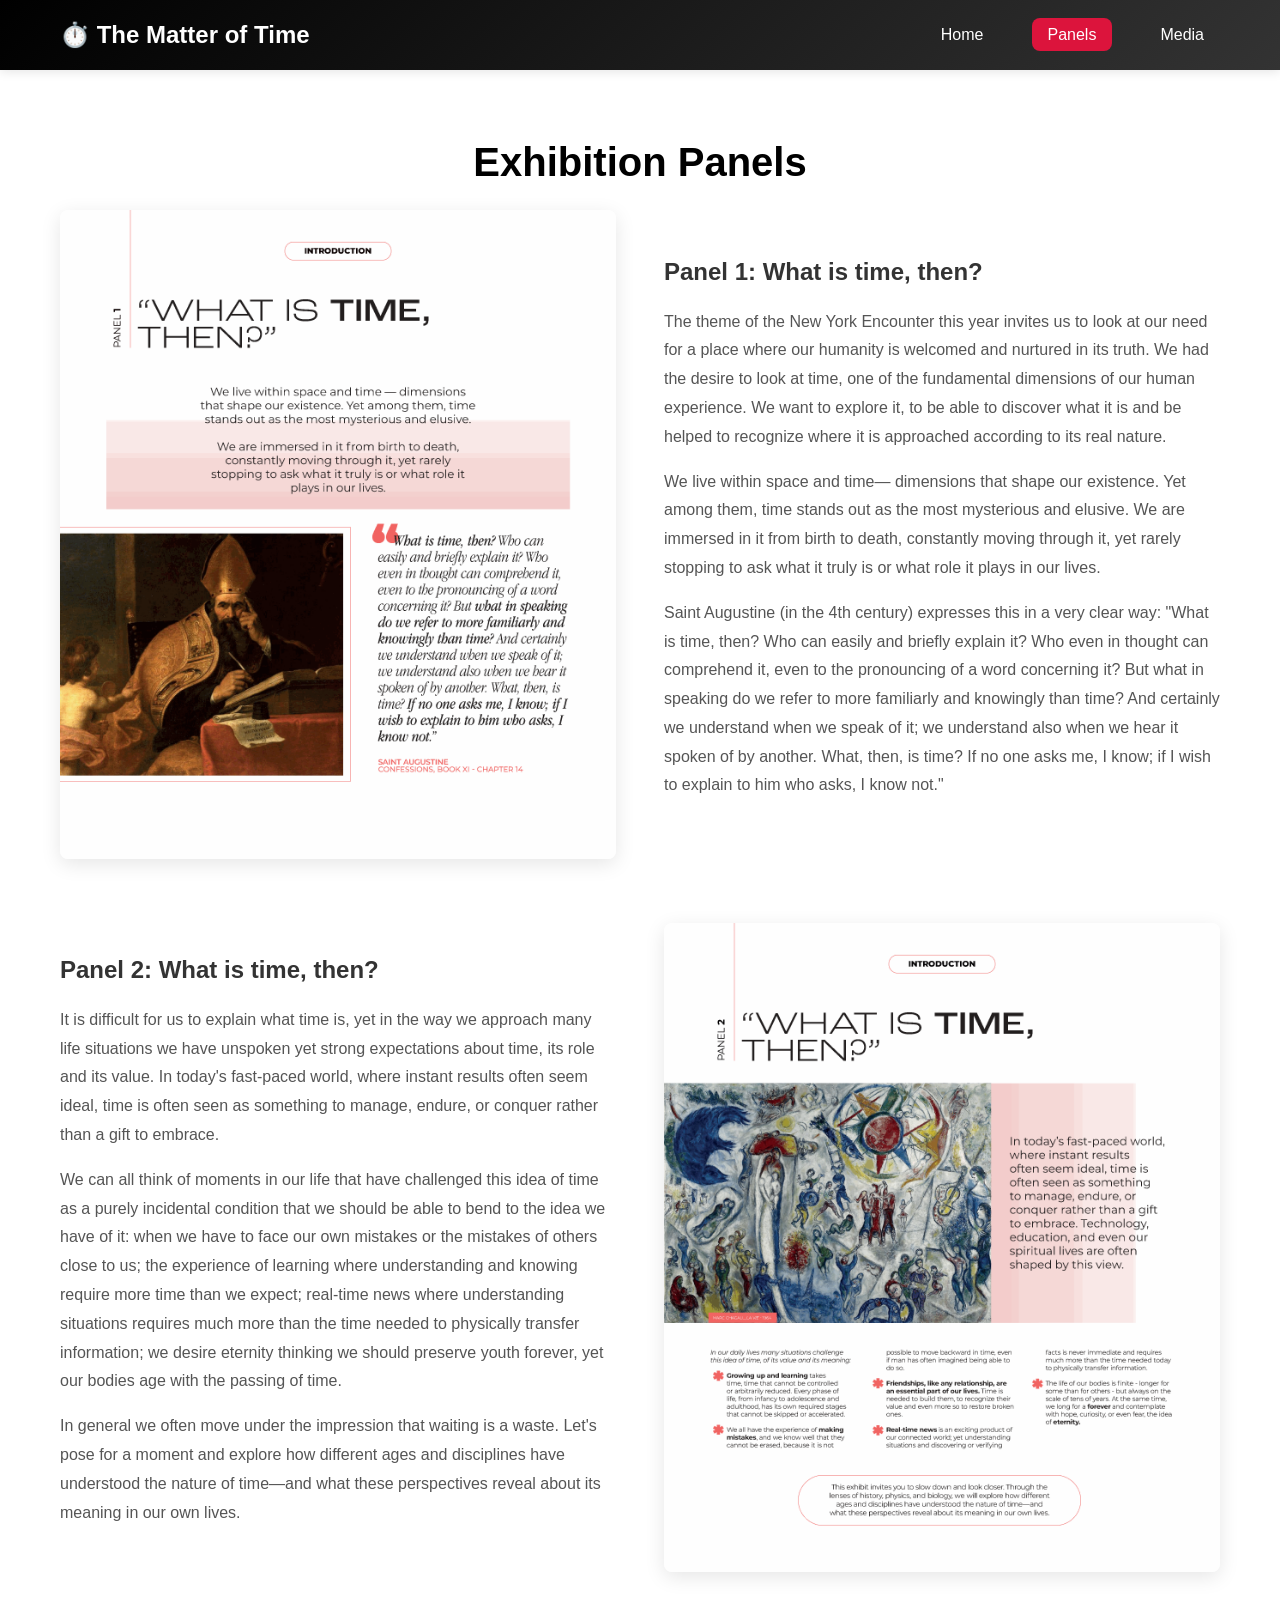
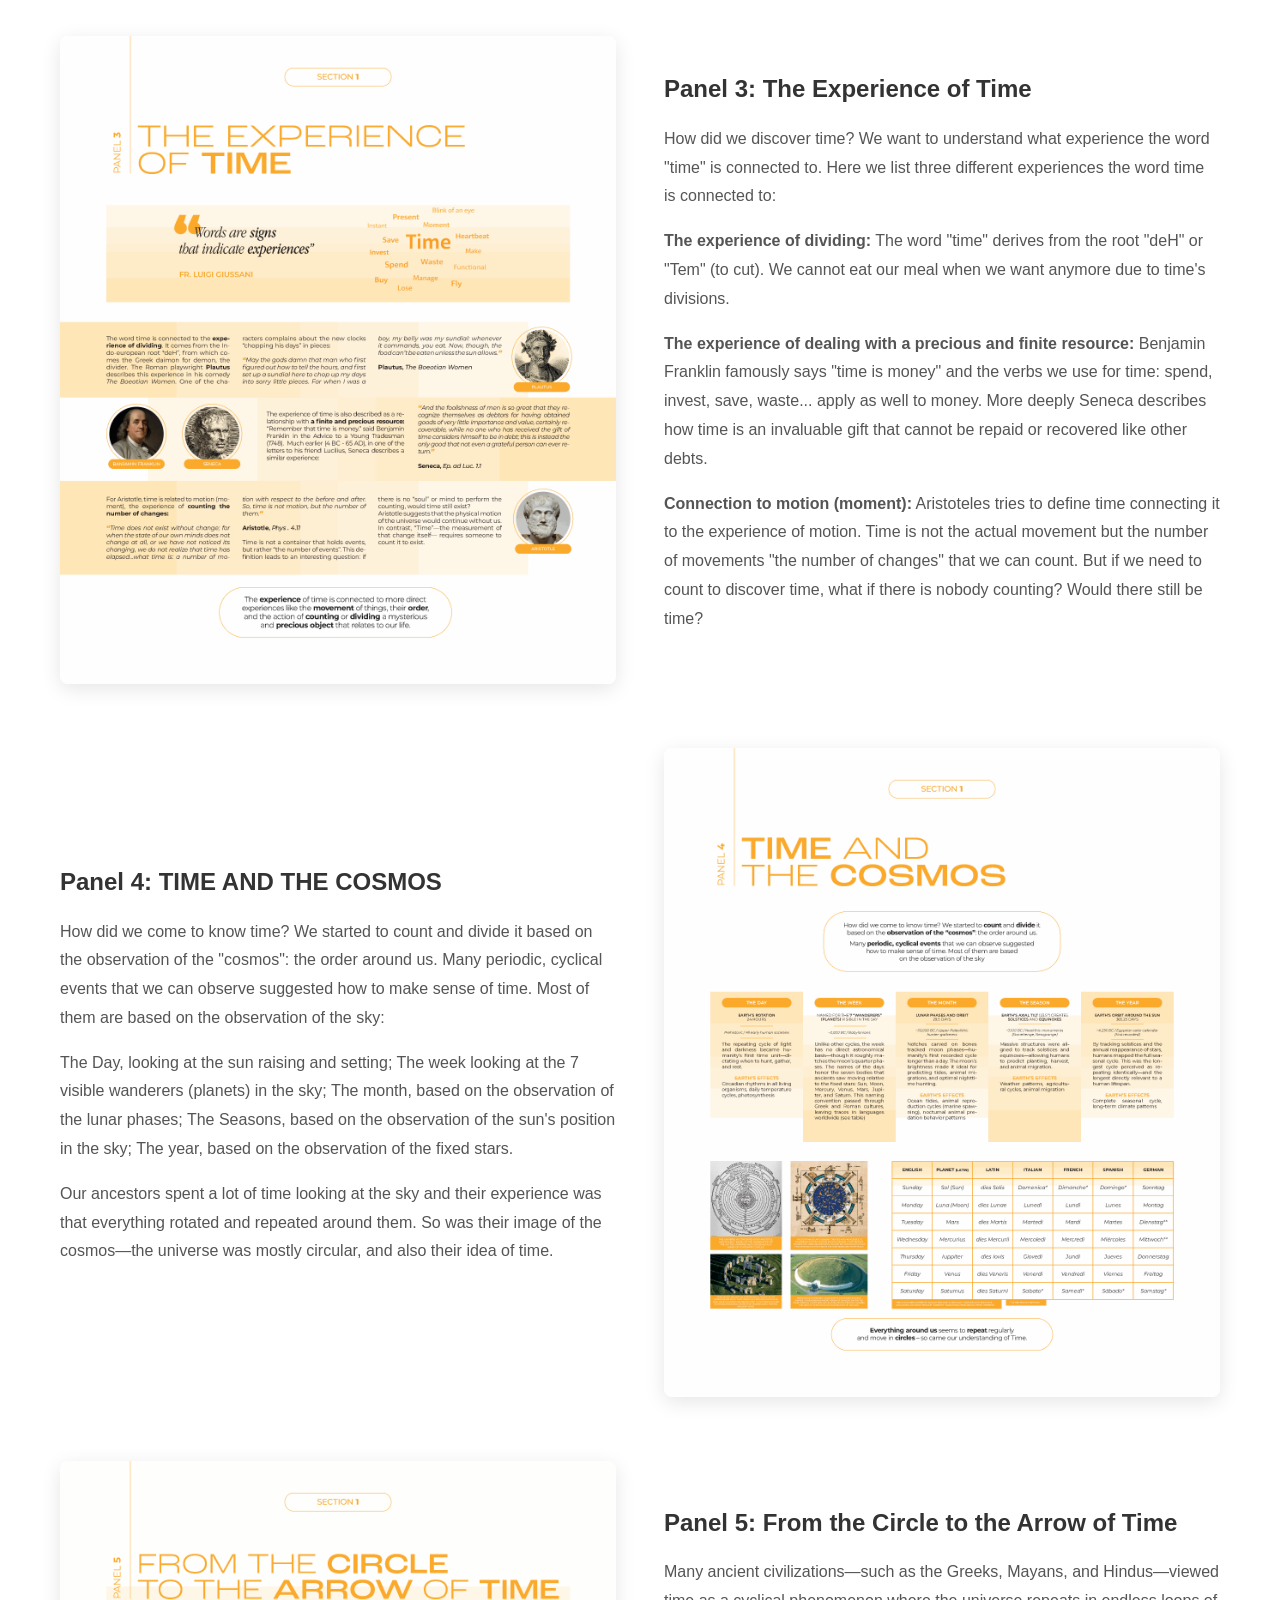
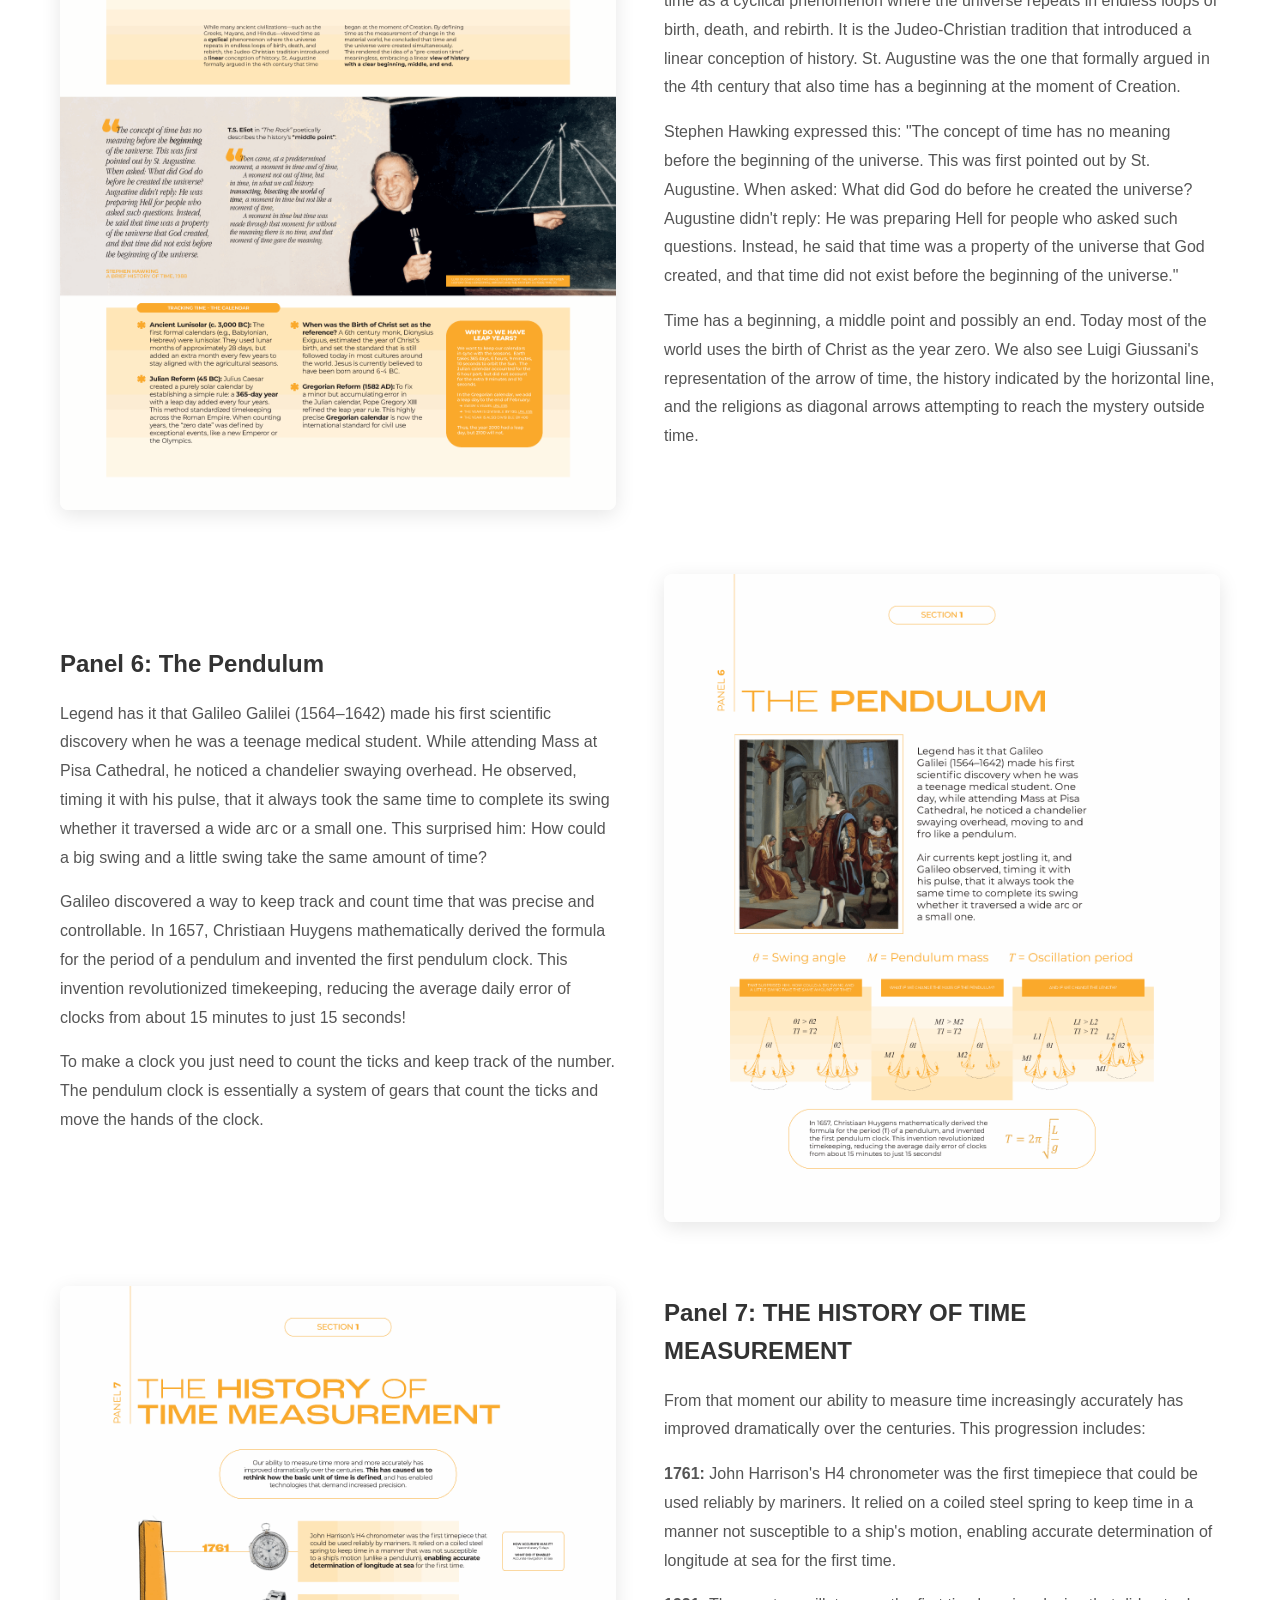
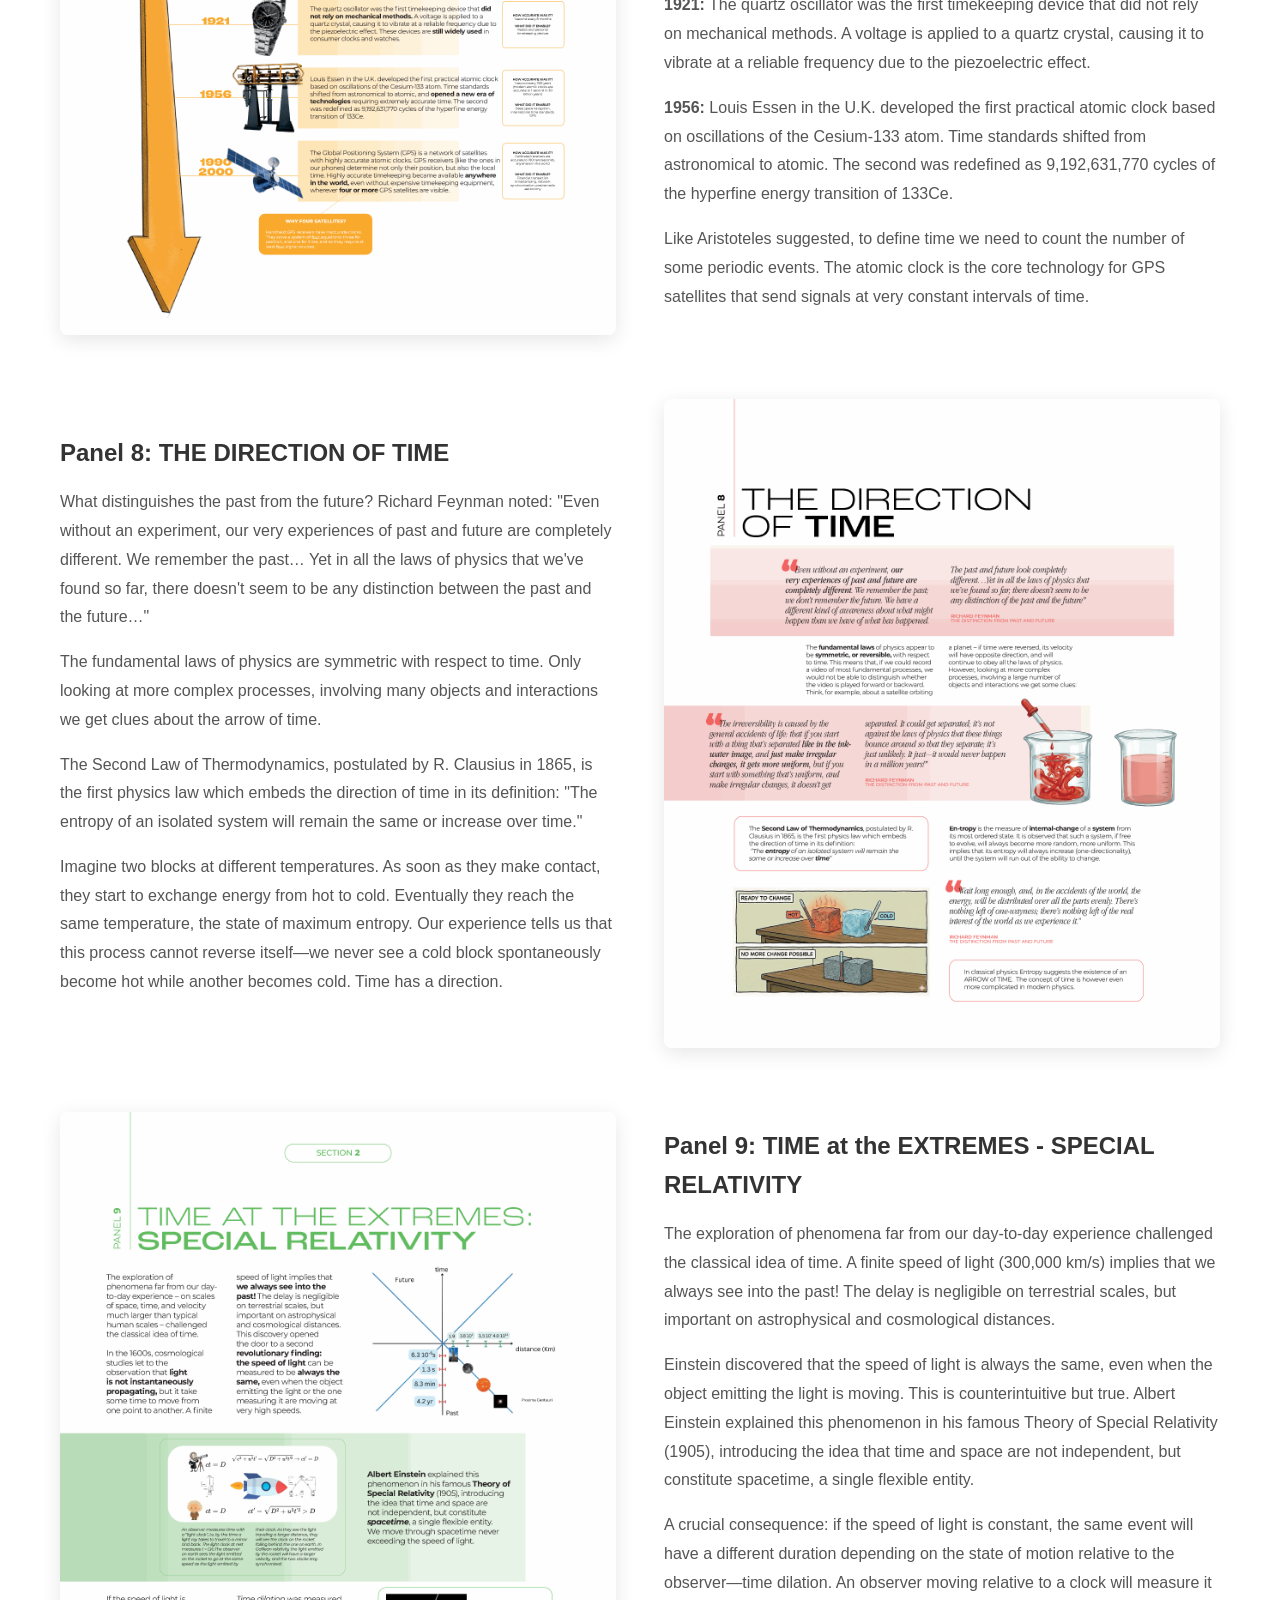
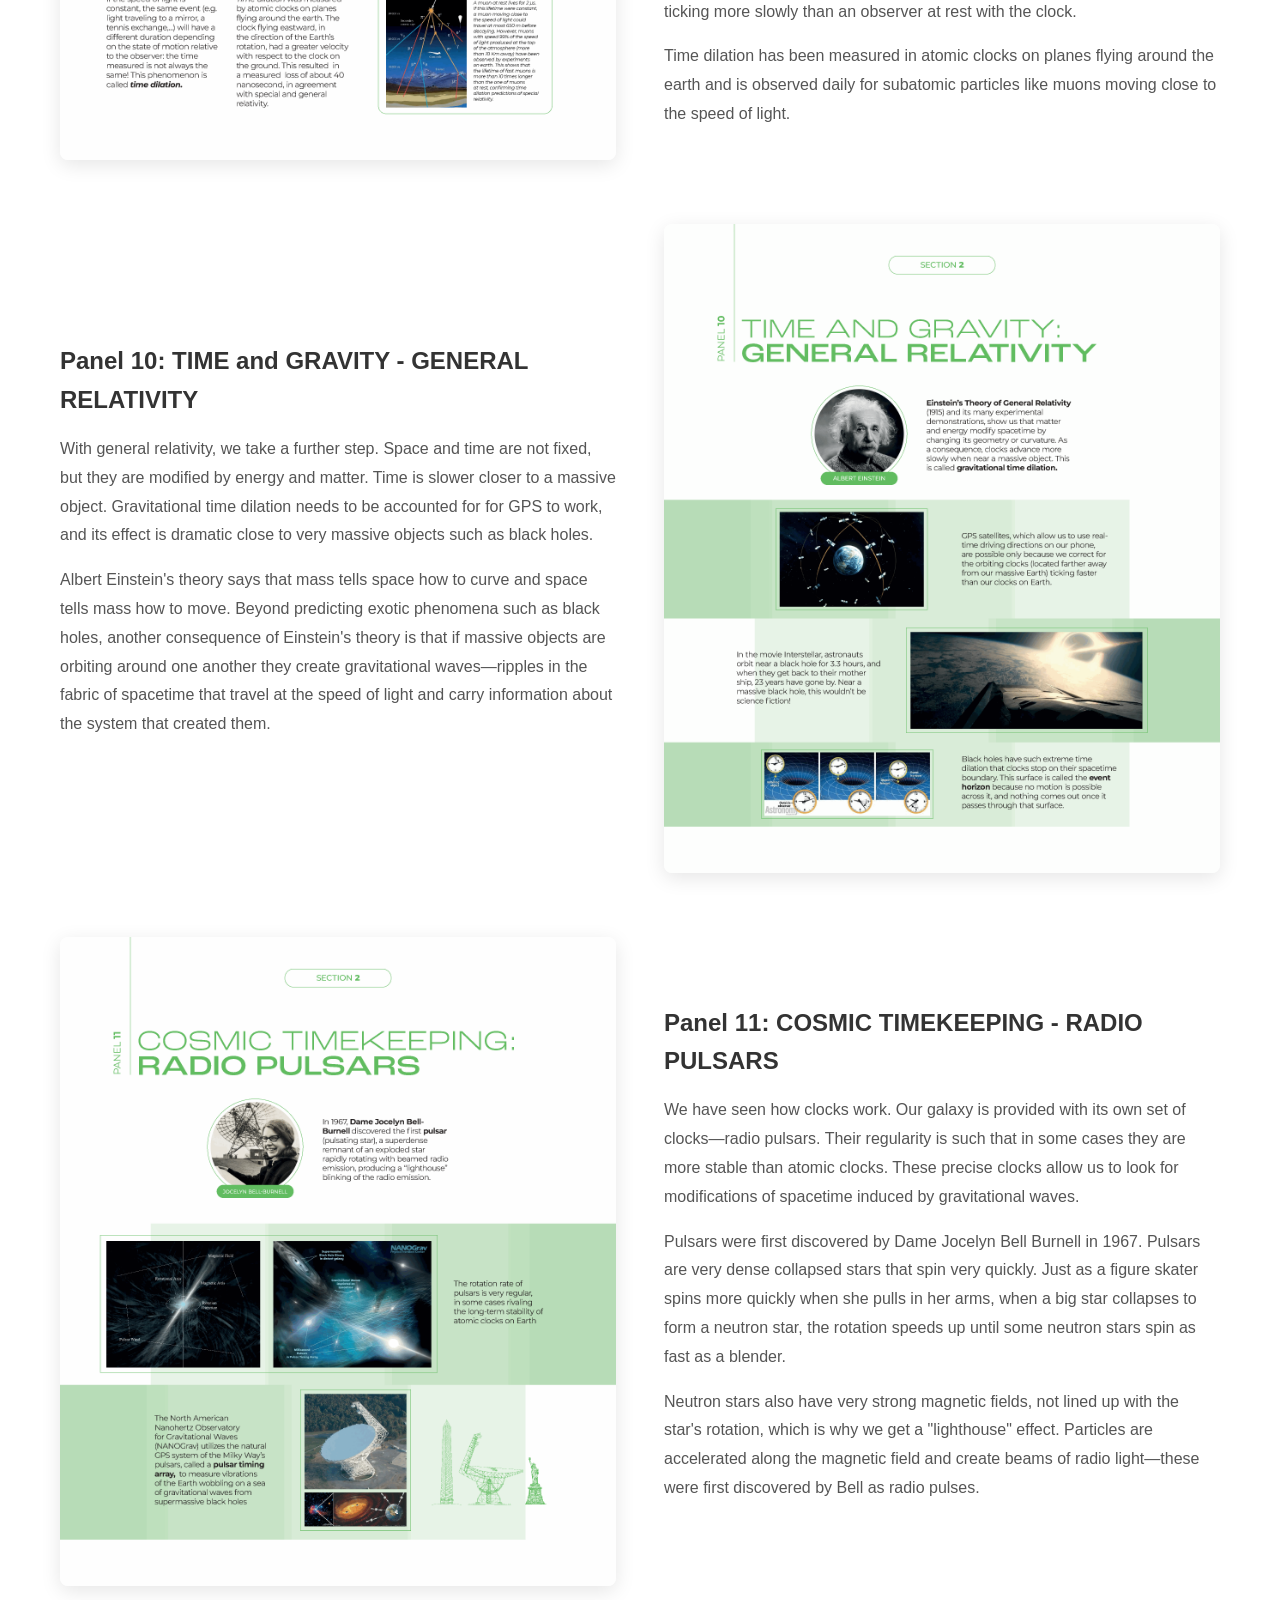
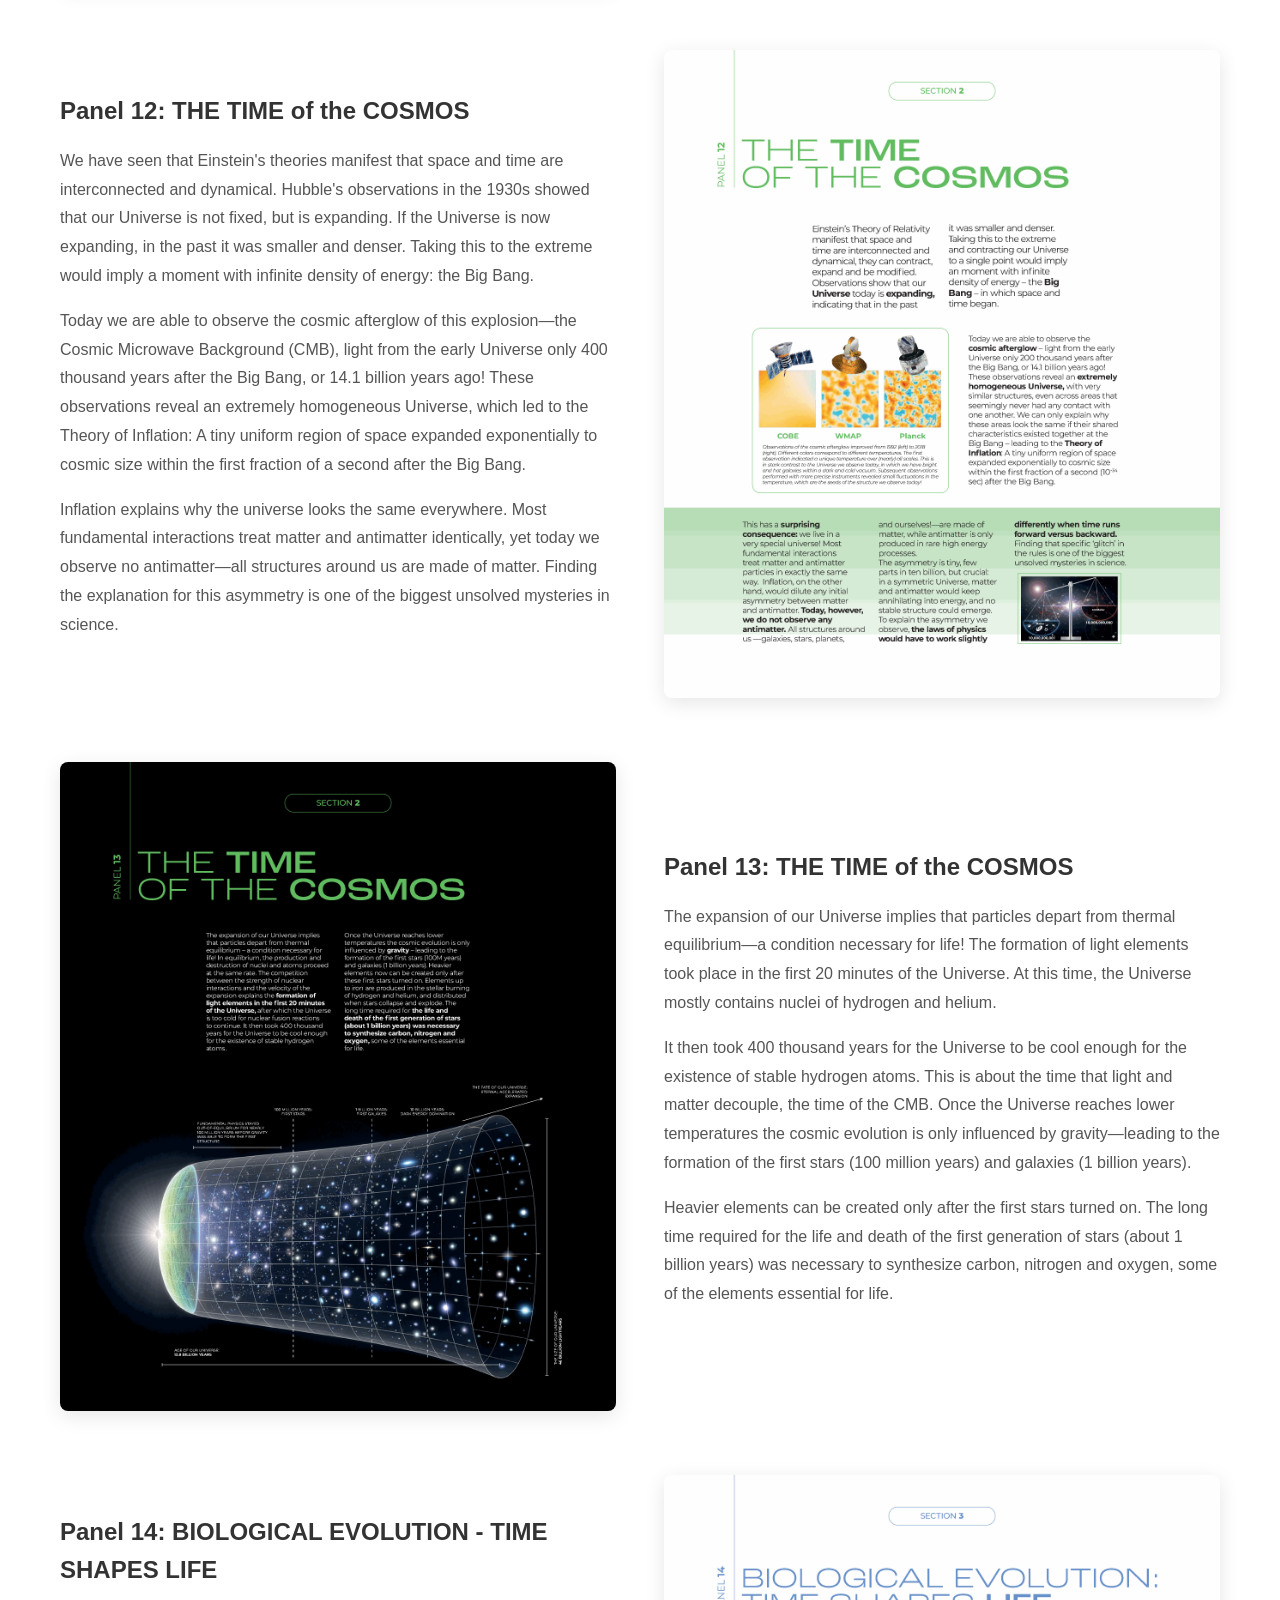
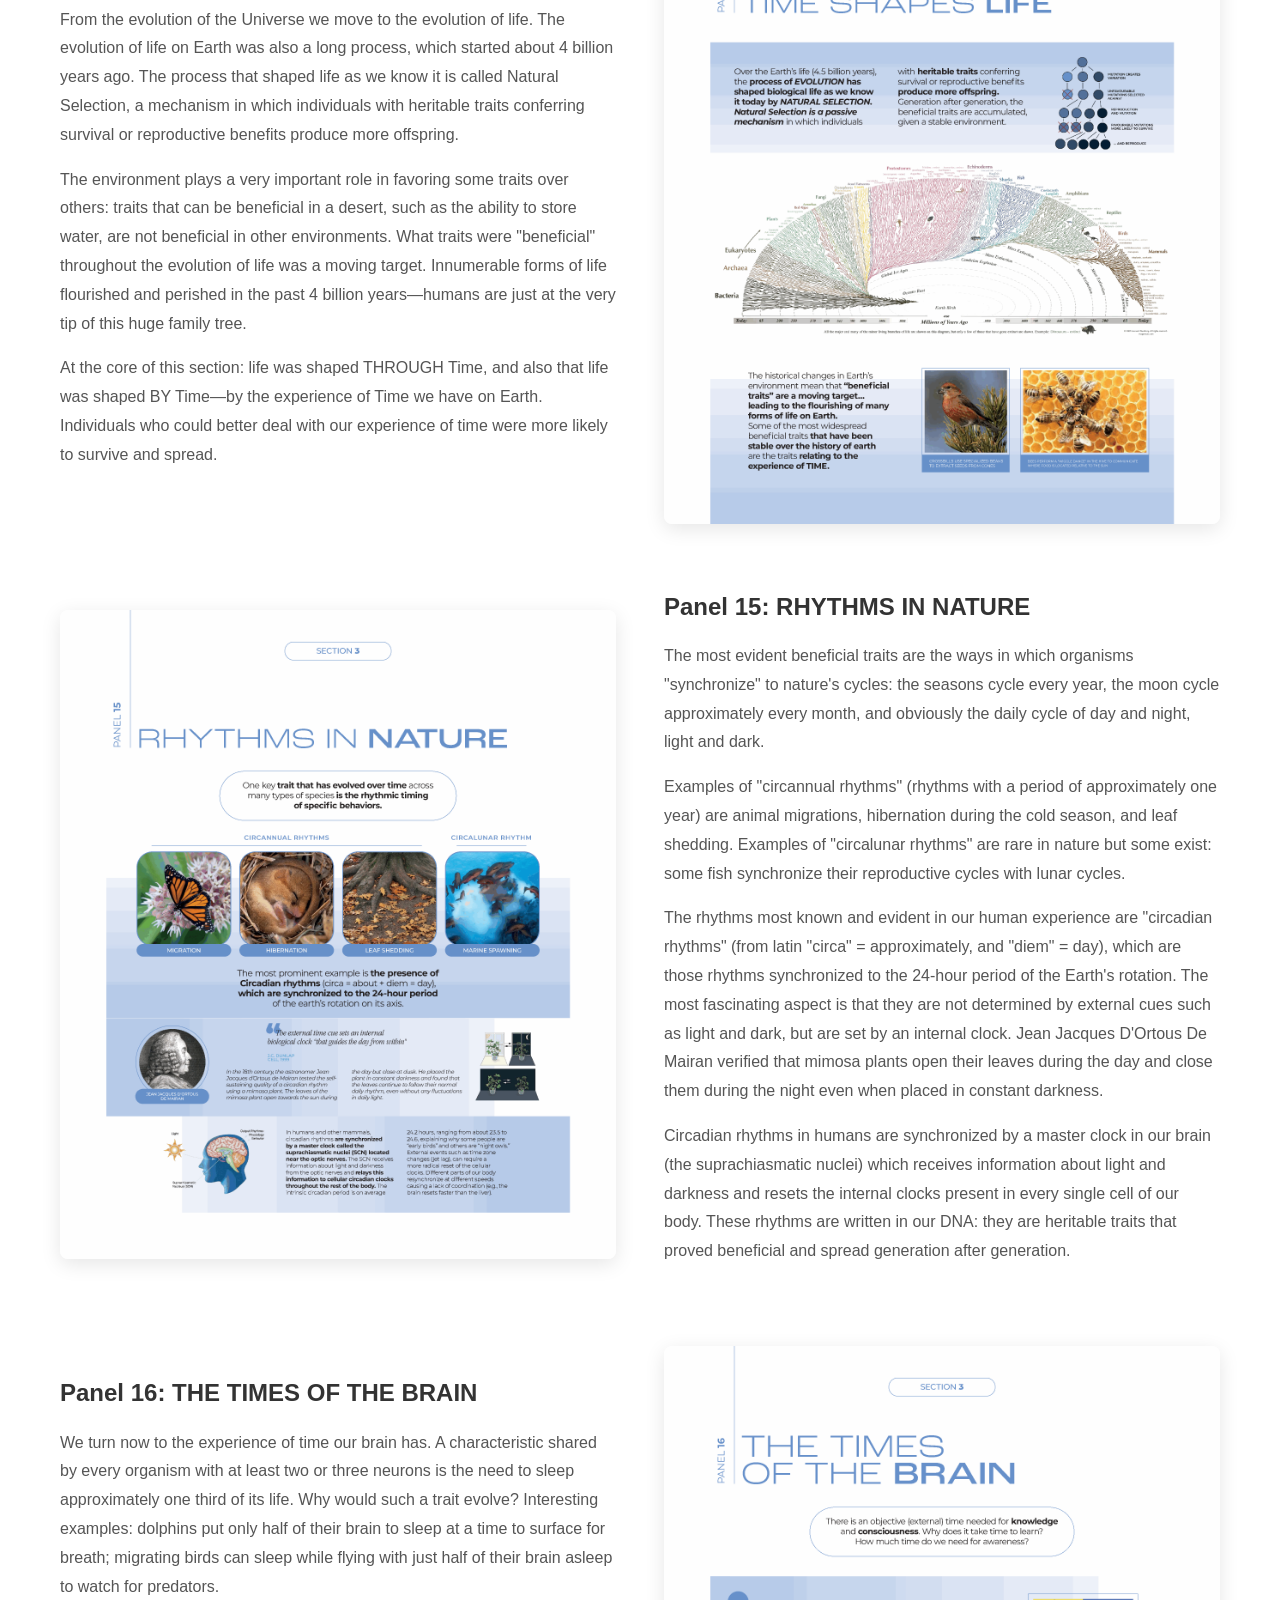
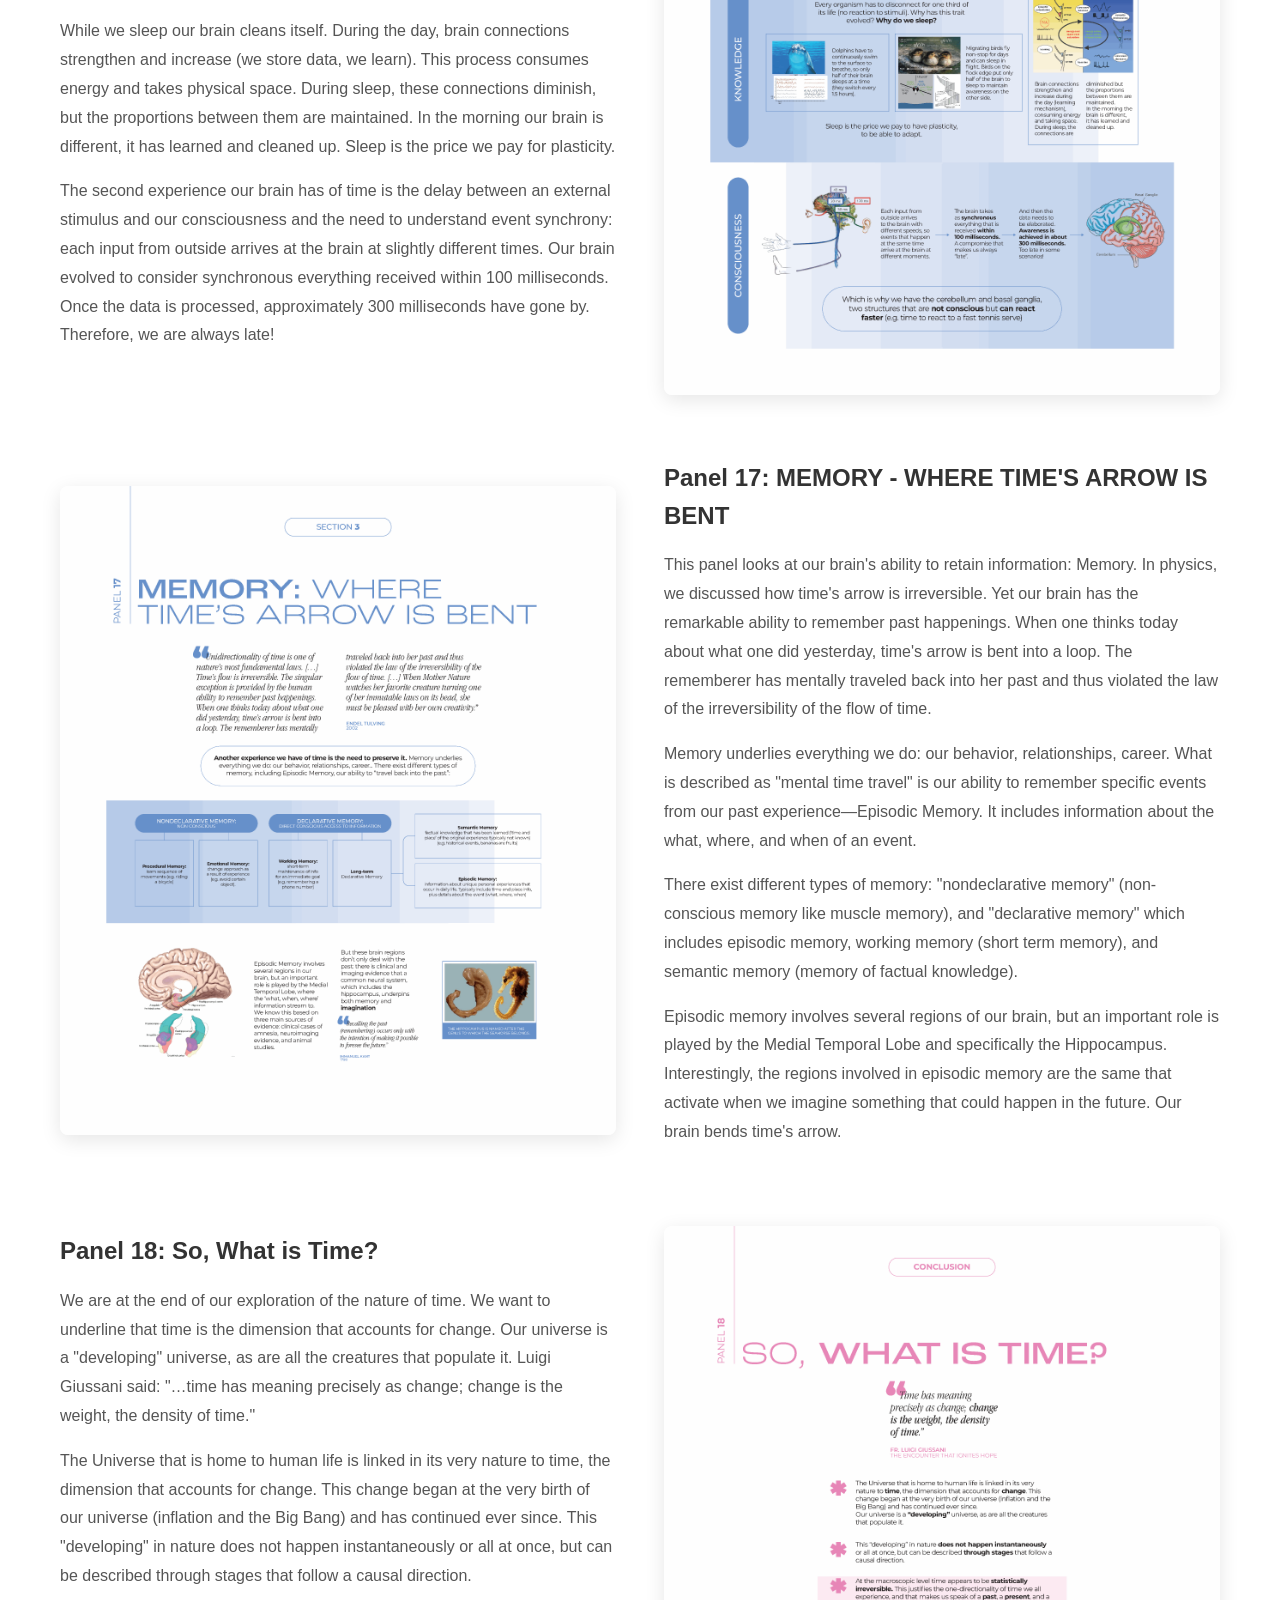
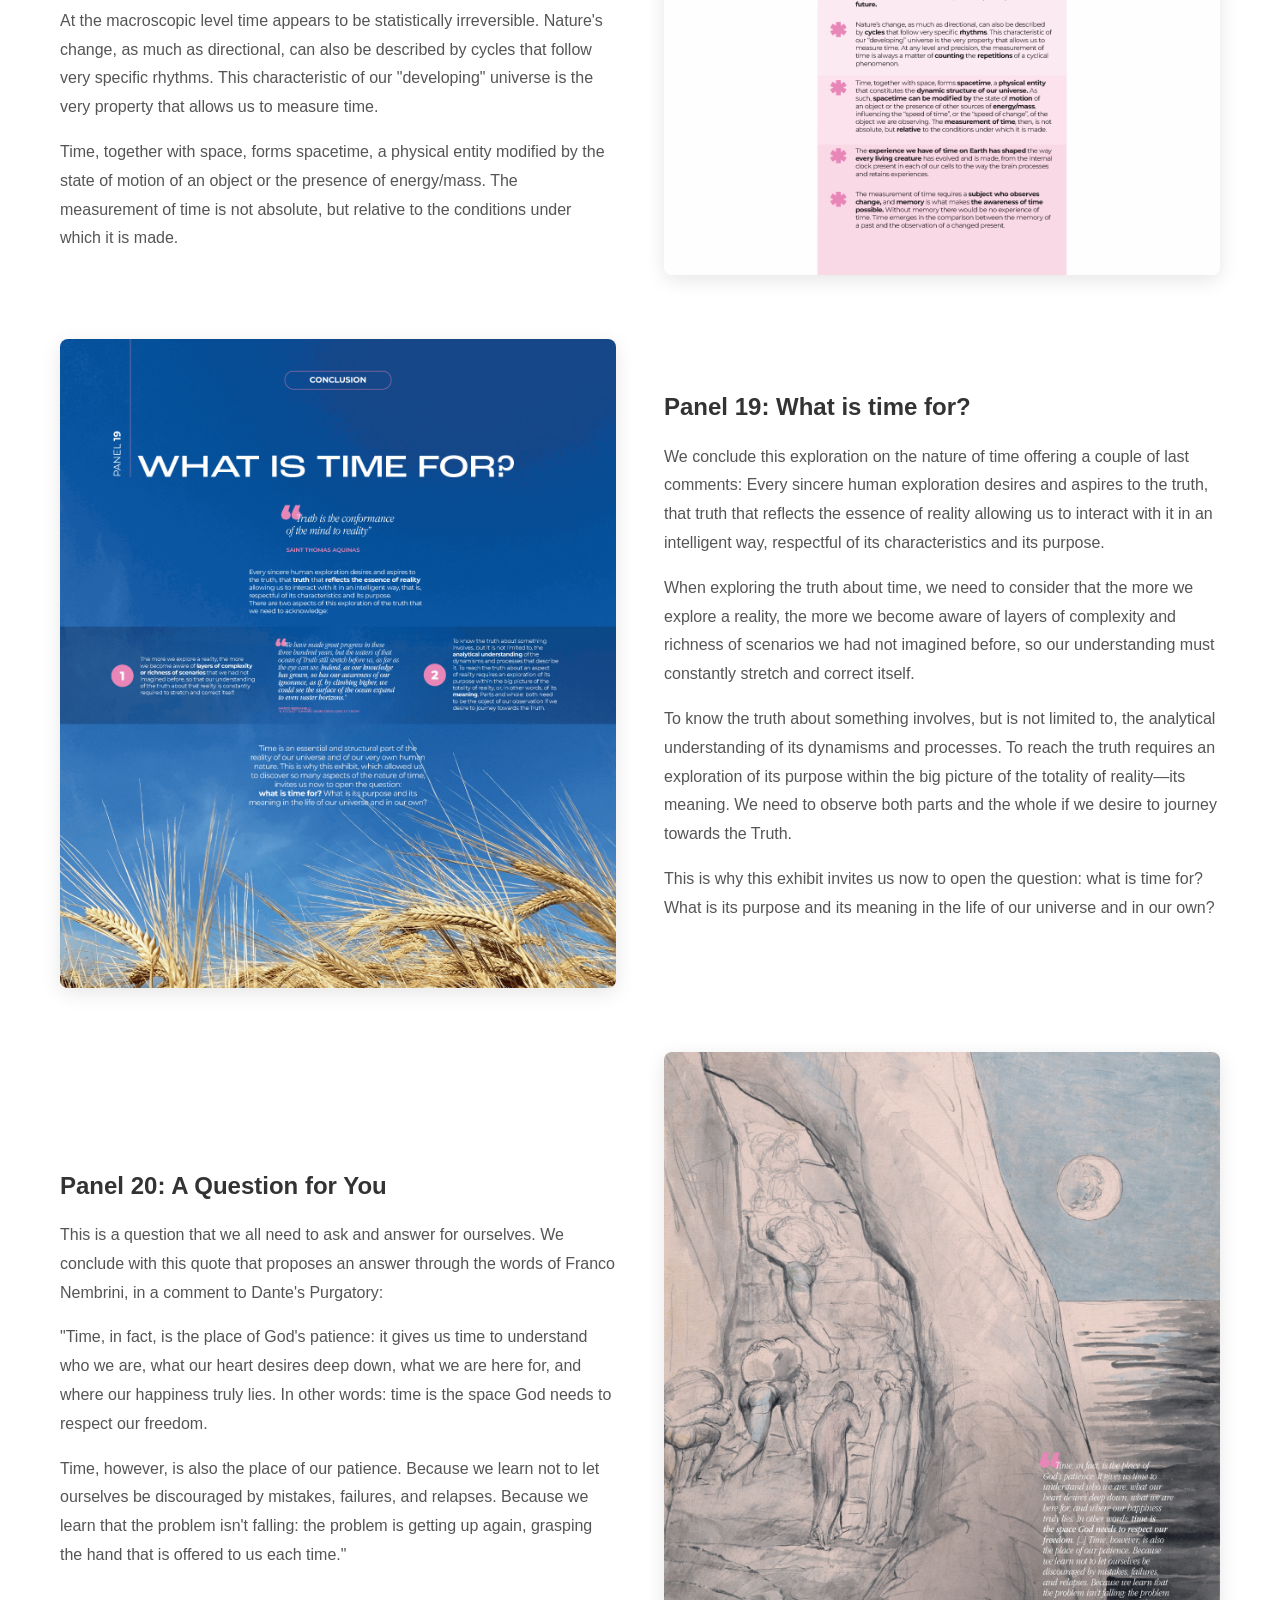
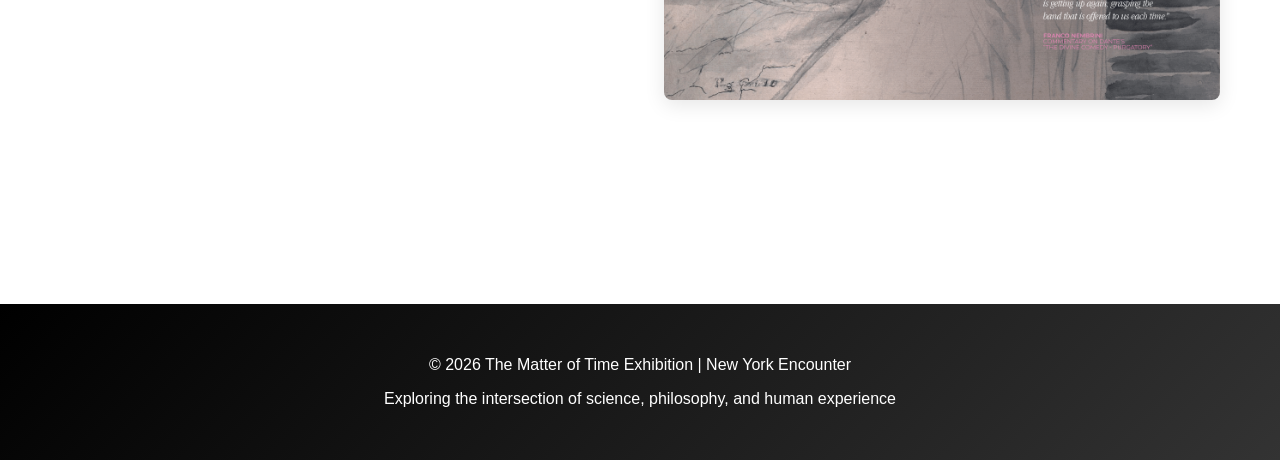
==== commit d667c1ea: "Remove intro text from panels page" ====
--- a/panels.html
+++ b/panels.html
@@ -21,7 +21,6 @@
     <section class="panels-section">
         <div class="container">
             <h1>Exhibition Panels</h1>
-            <p class="panels-intro">A comprehensive exploration of time through 20 carefully curated panels</p>
 
             <div class="panel-item">
                 <div class="panel-image">
--- a/css/style.css
+++ b/css/style.css
@@ -5,9 +5,9 @@
 }
 
 :root {
-    --primary-color: #1a1a2e;
-    --secondary-color: #0f3460;
-    --accent-color: #e94560;
+    --primary-color: #000000;
+    --secondary-color: #333333;
+    --accent-color: #DC143C;
     --light-color: #f5f5f5;
     --text-color: #333;
     --border-radius: 8px;
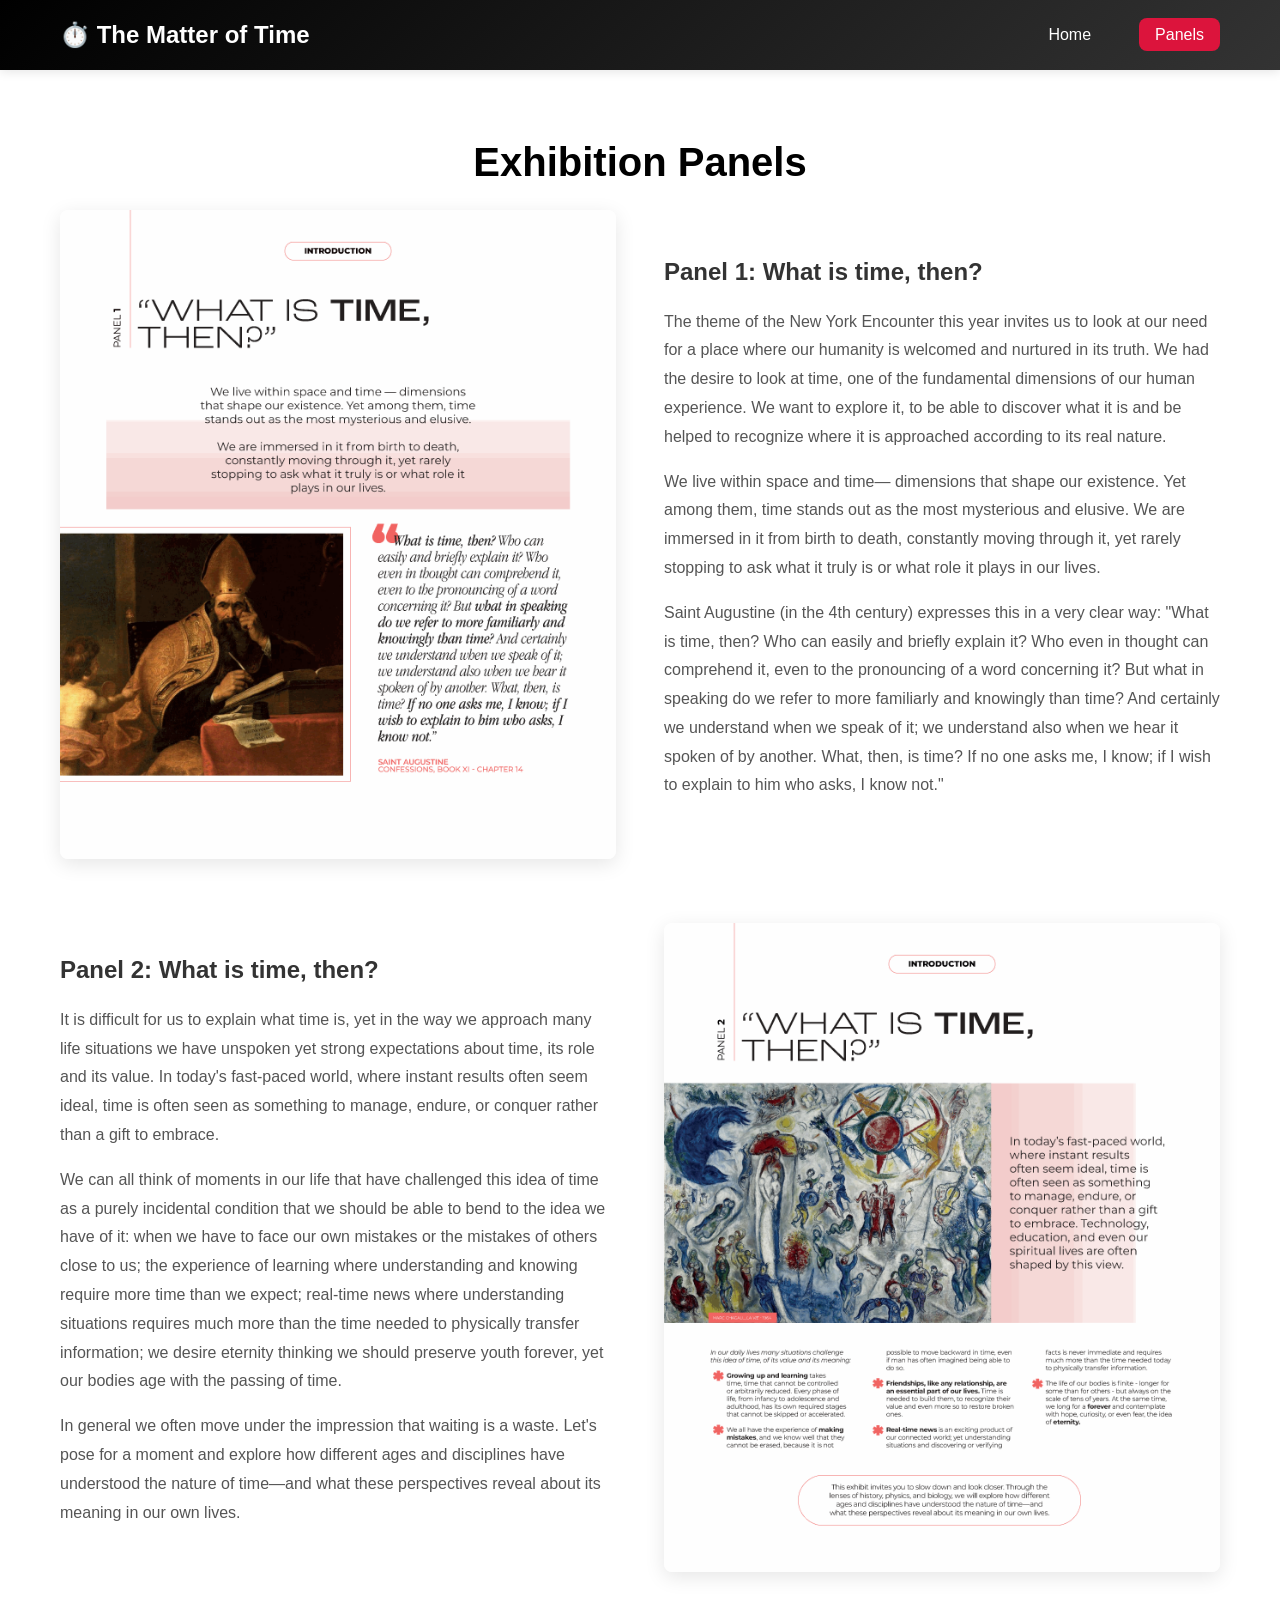
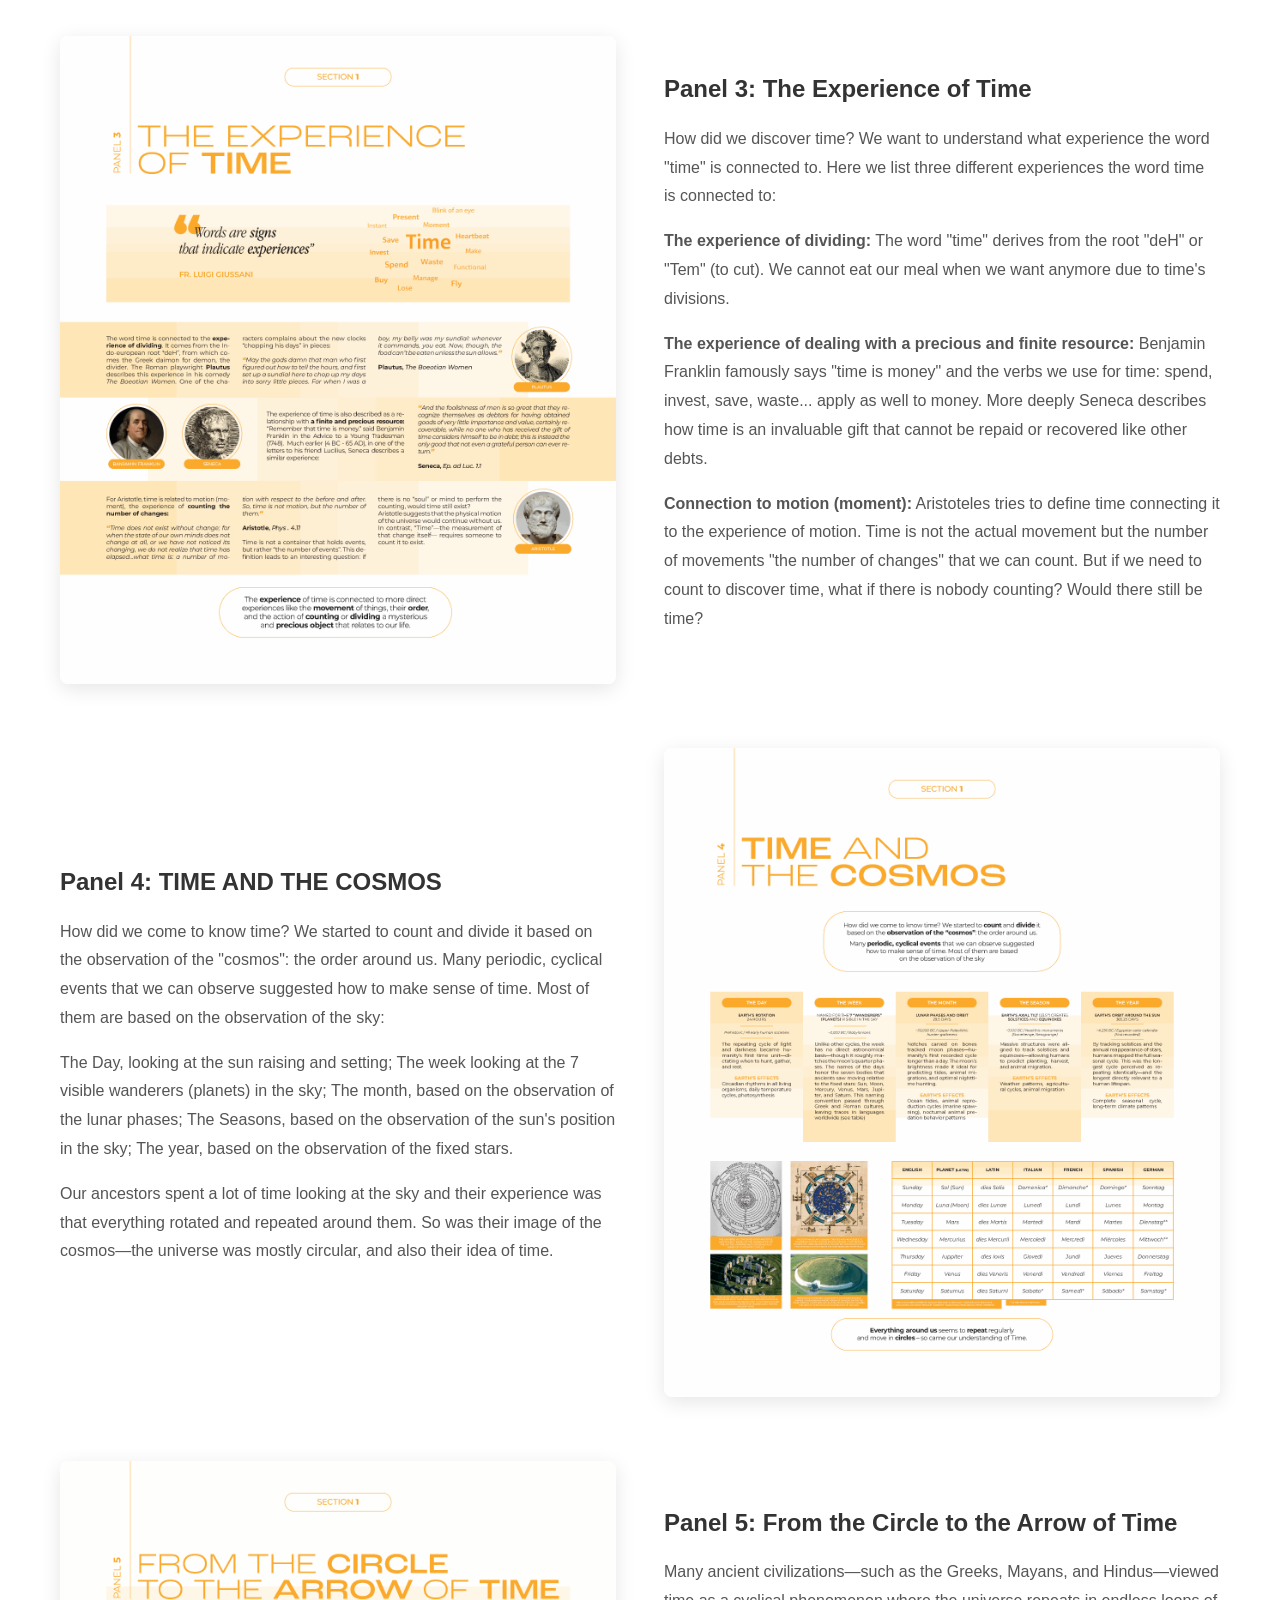
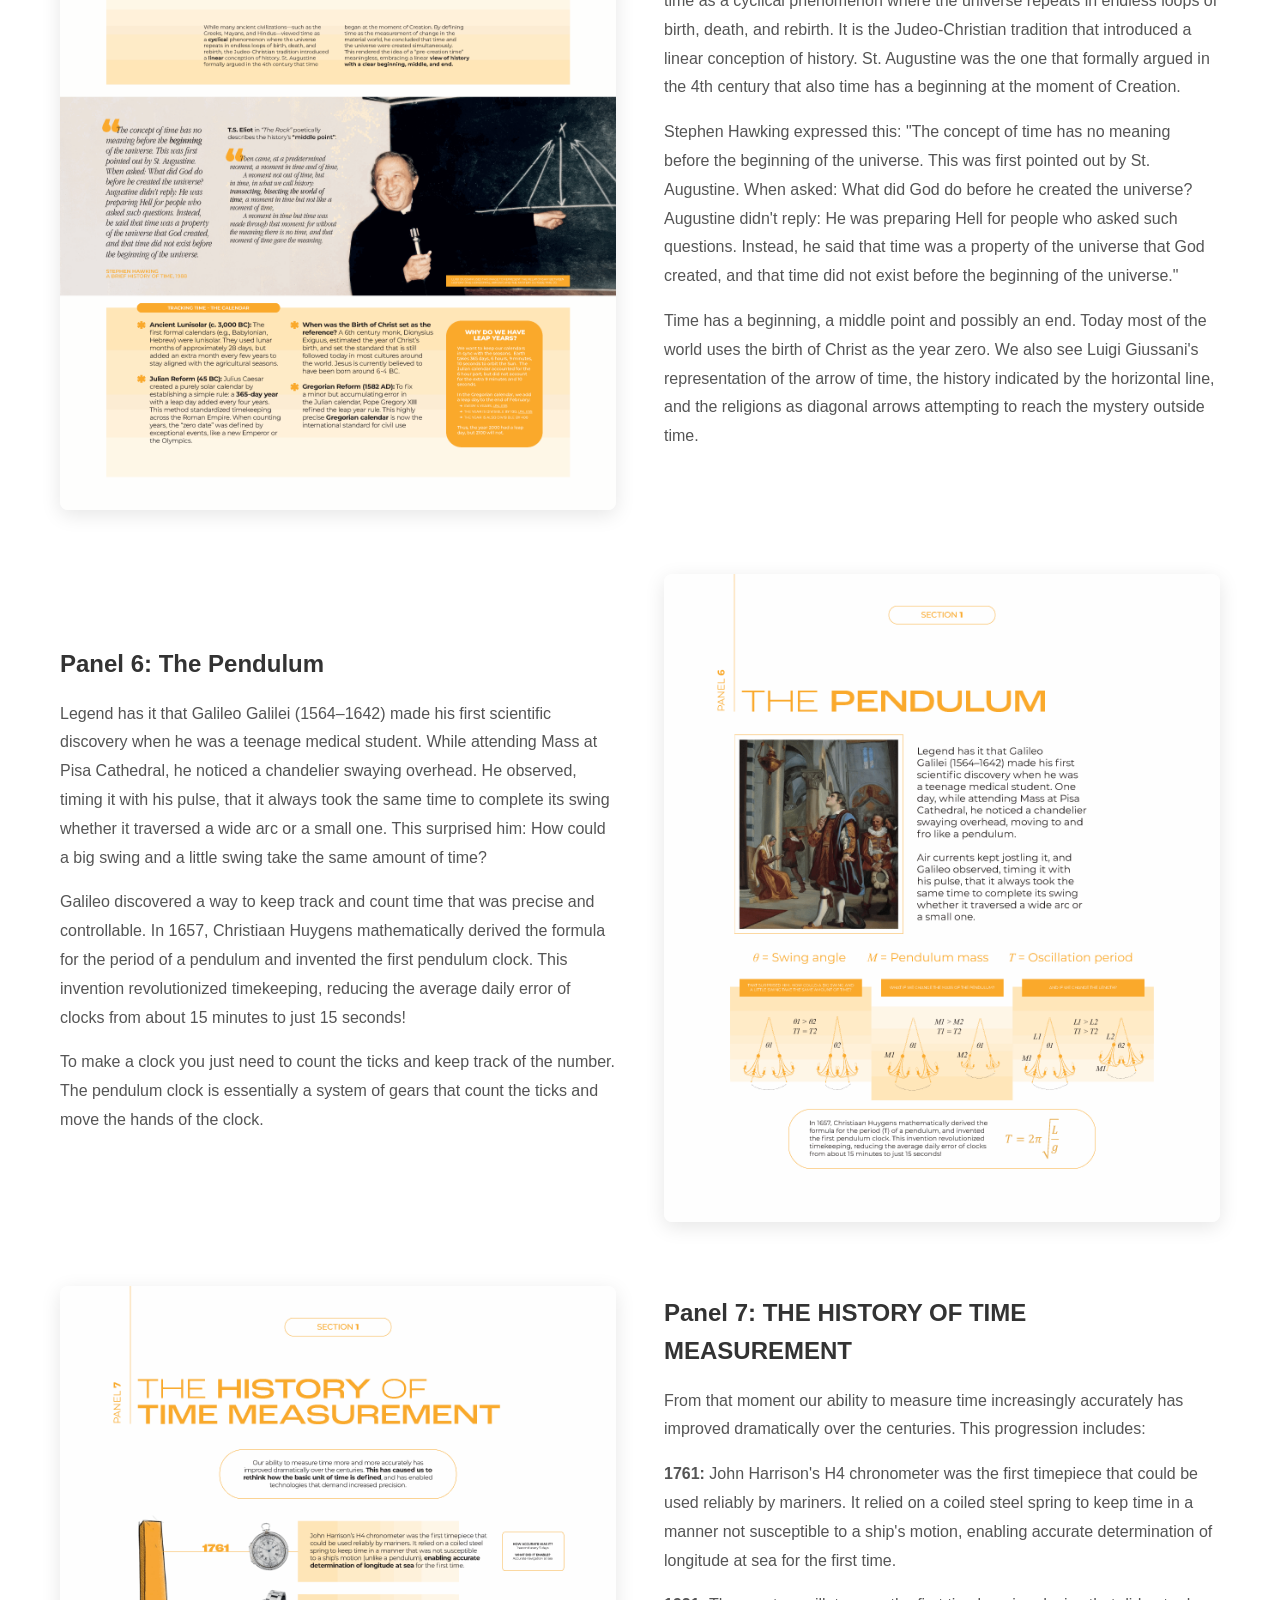
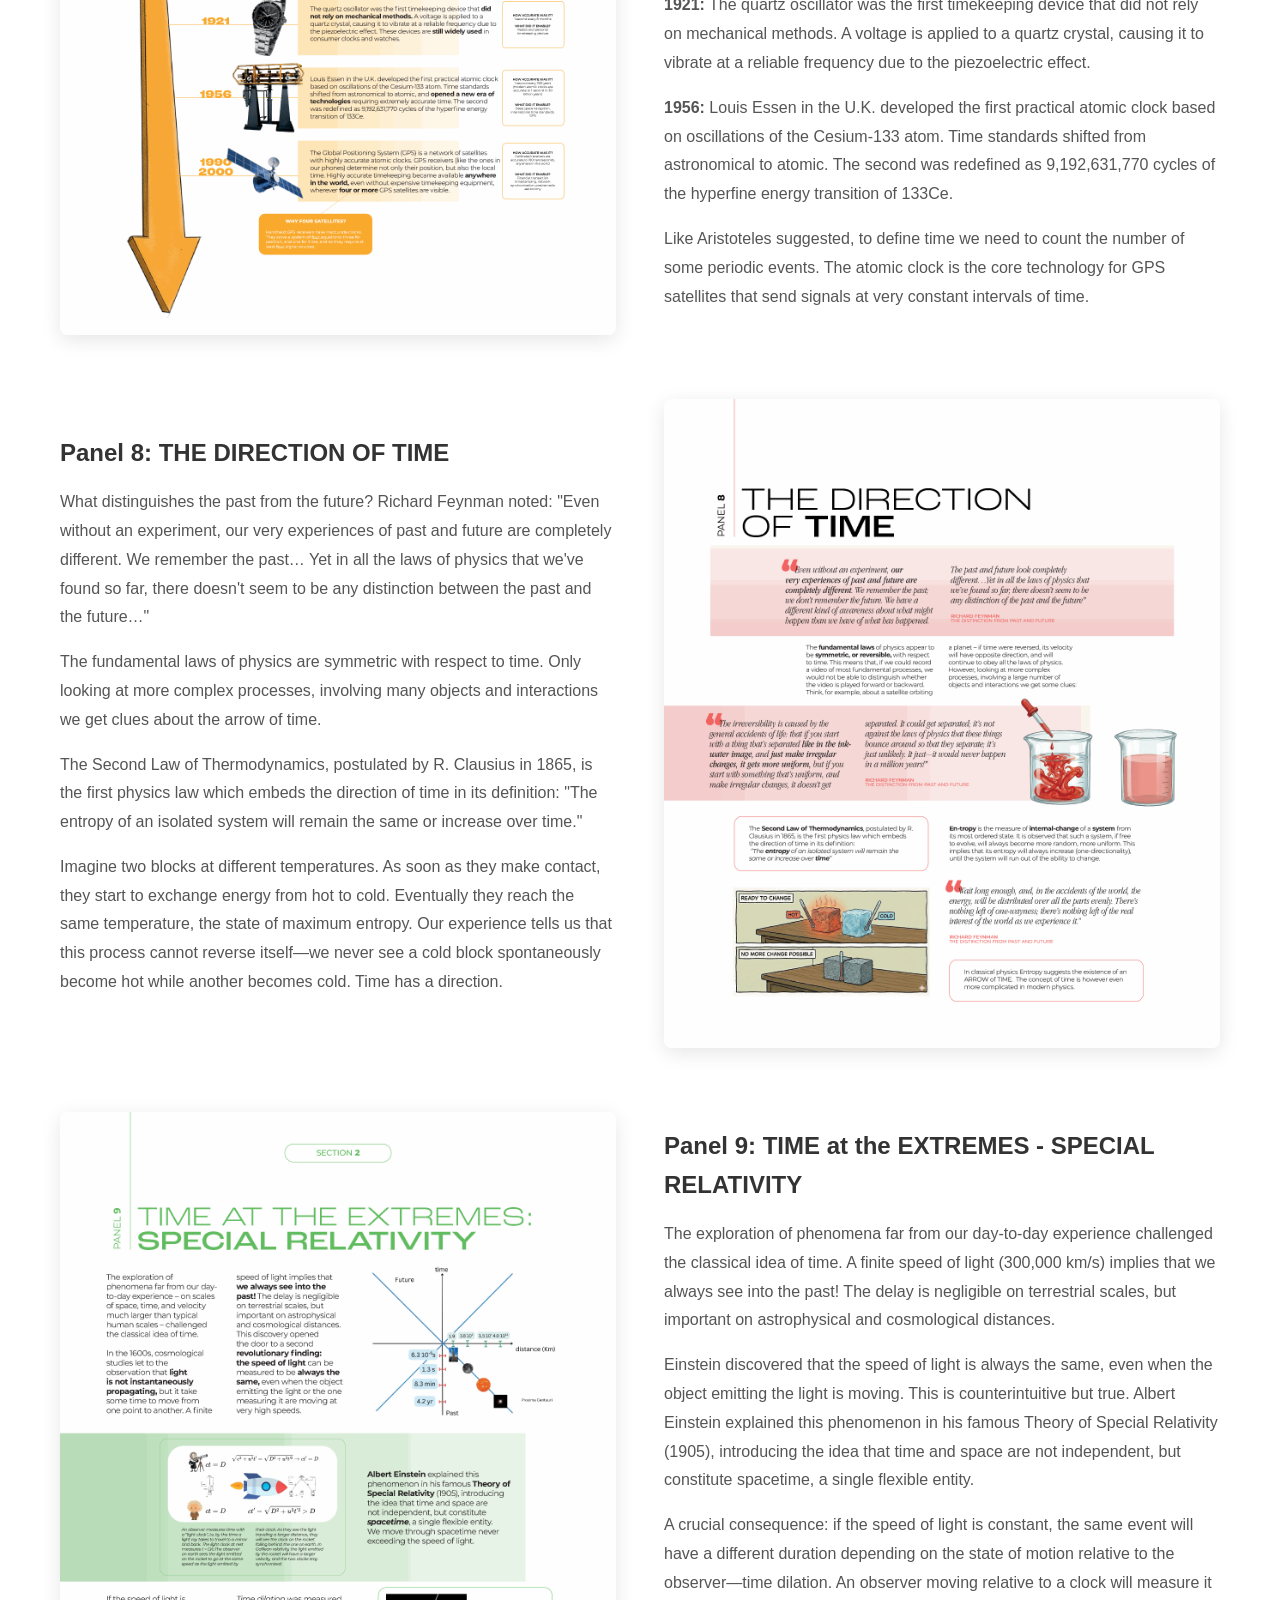
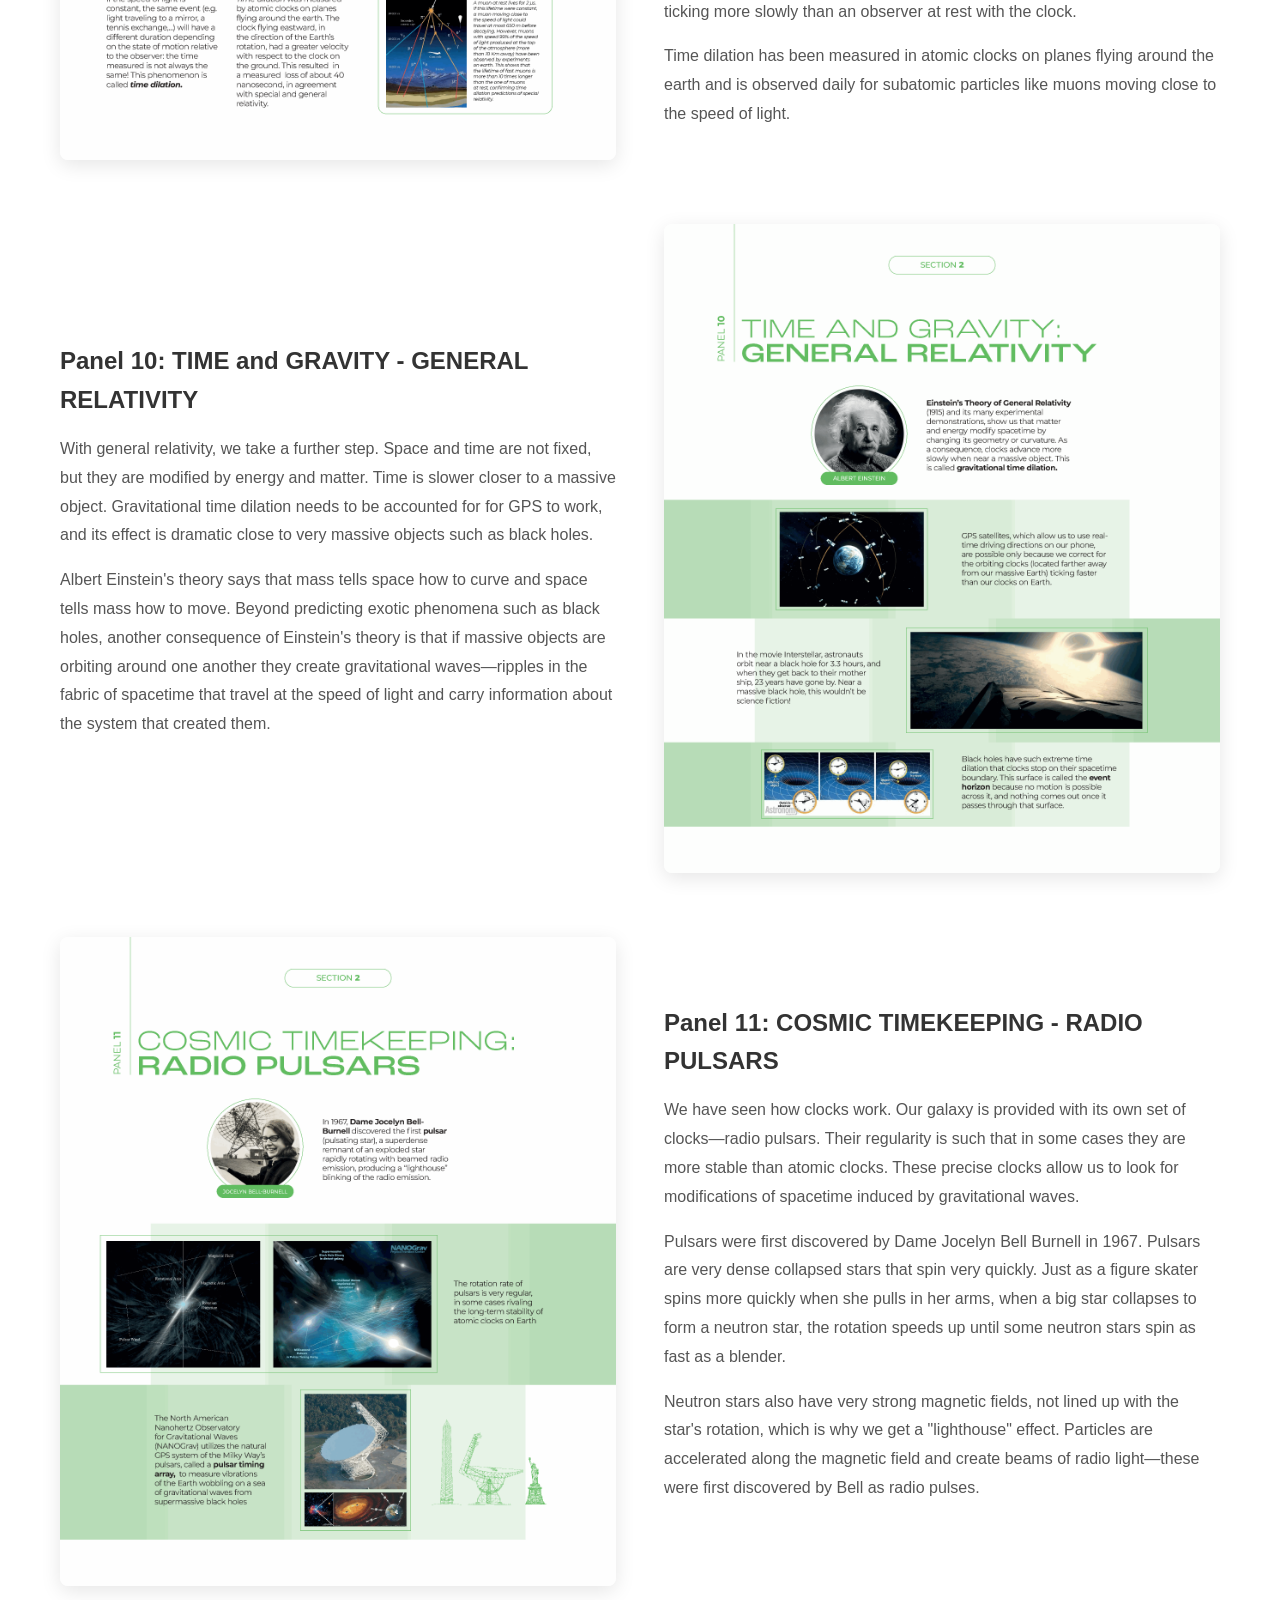
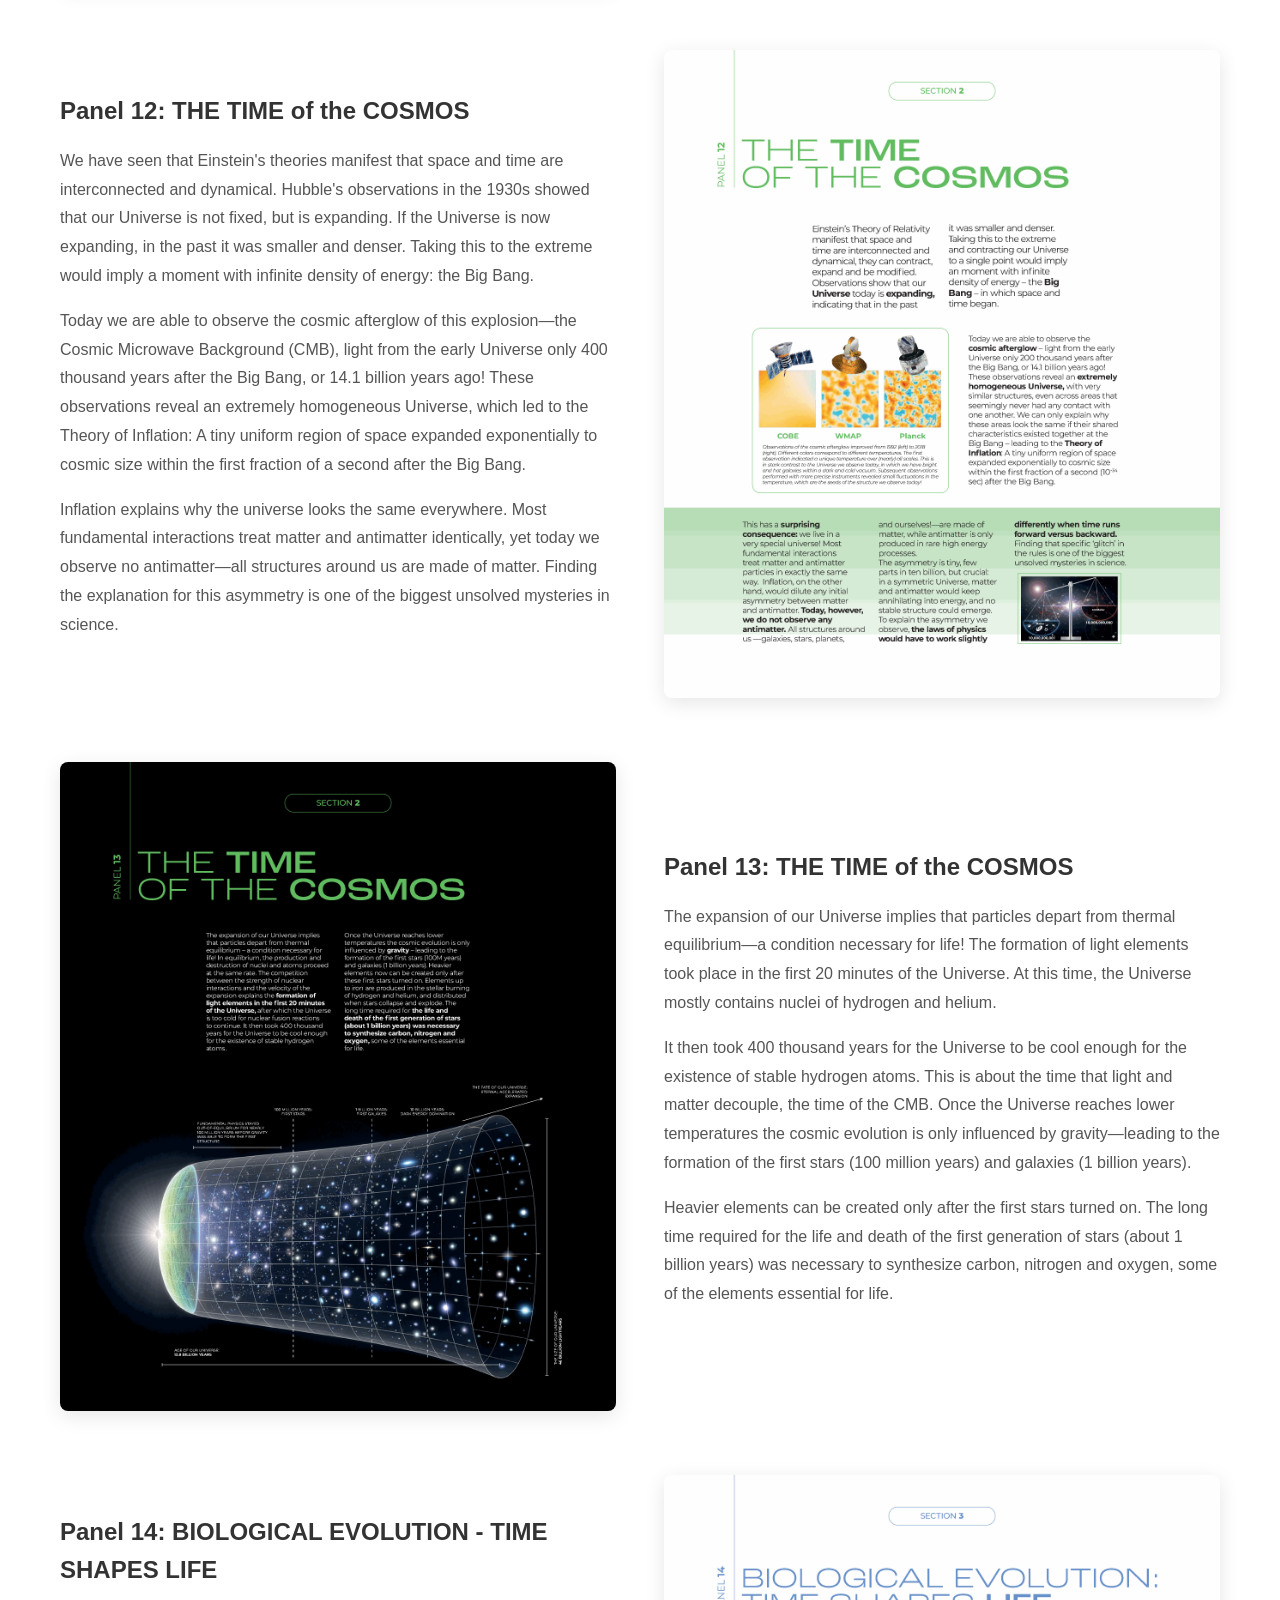
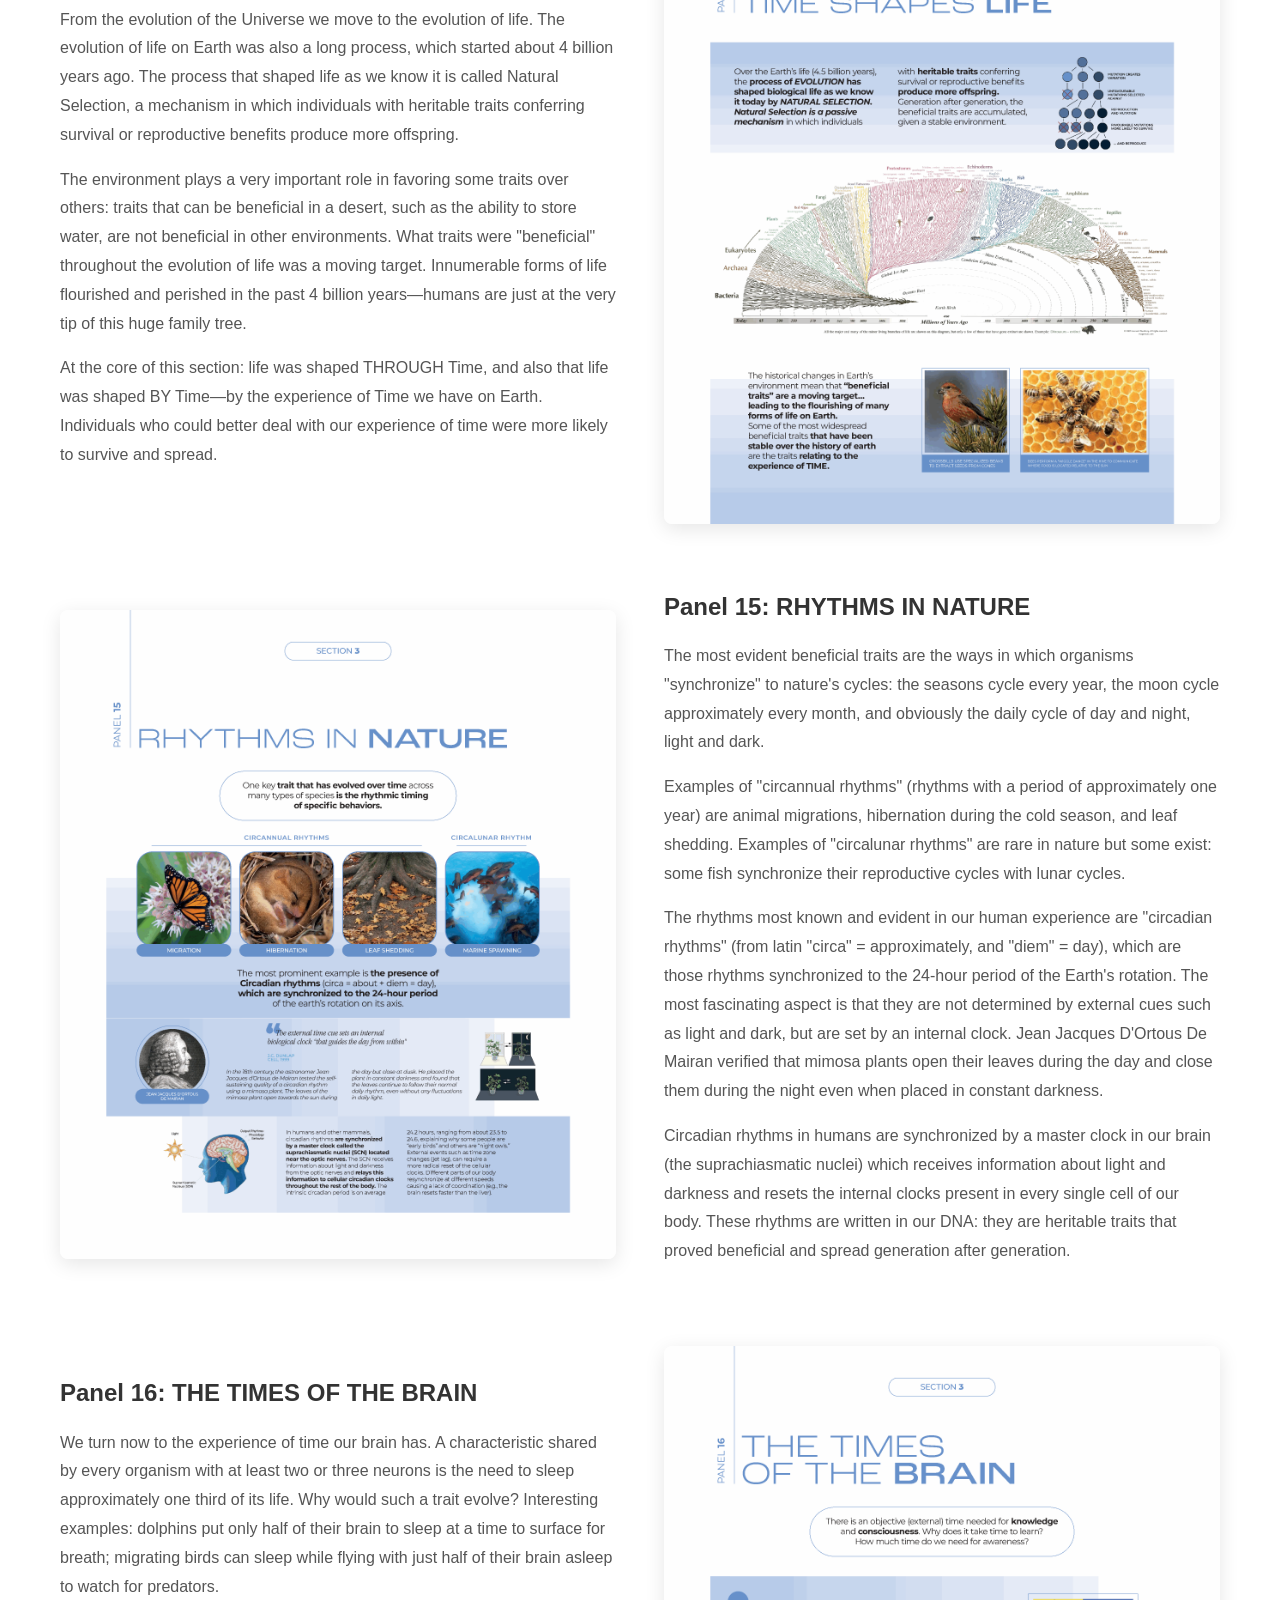
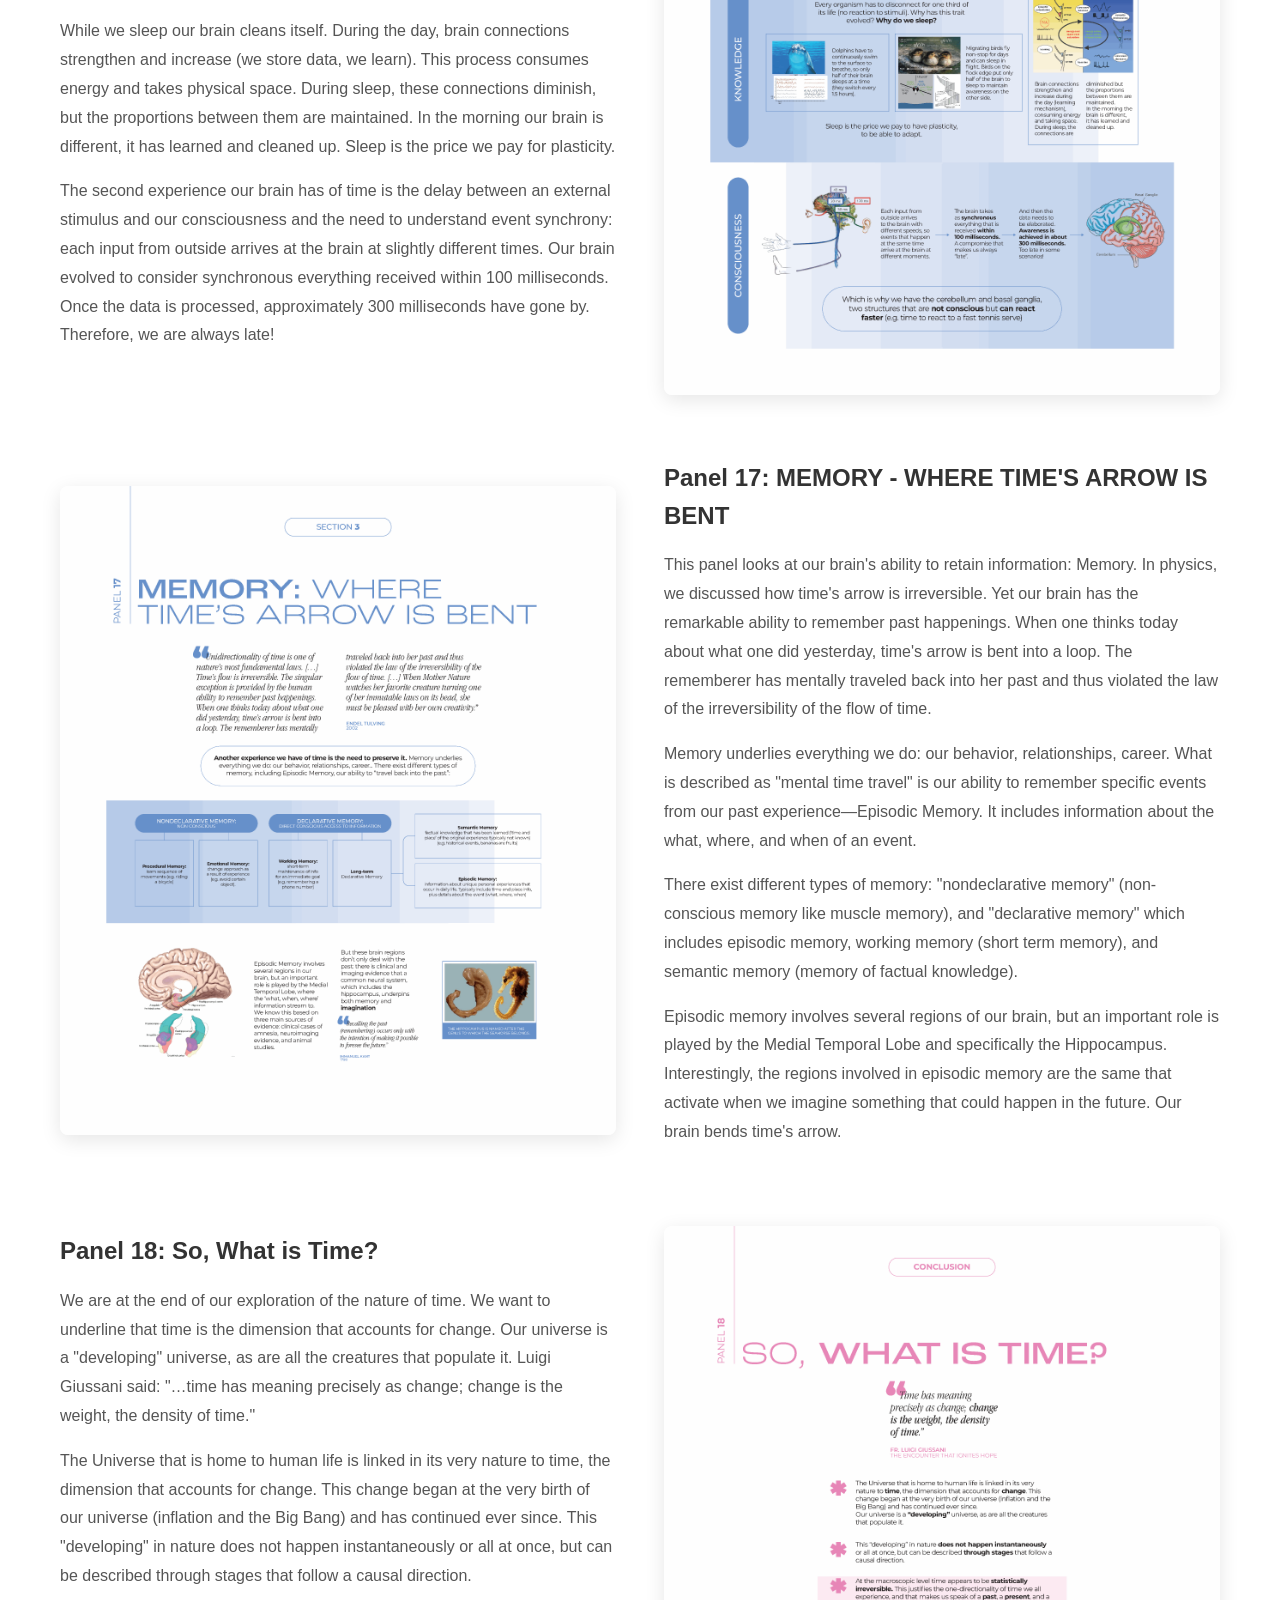
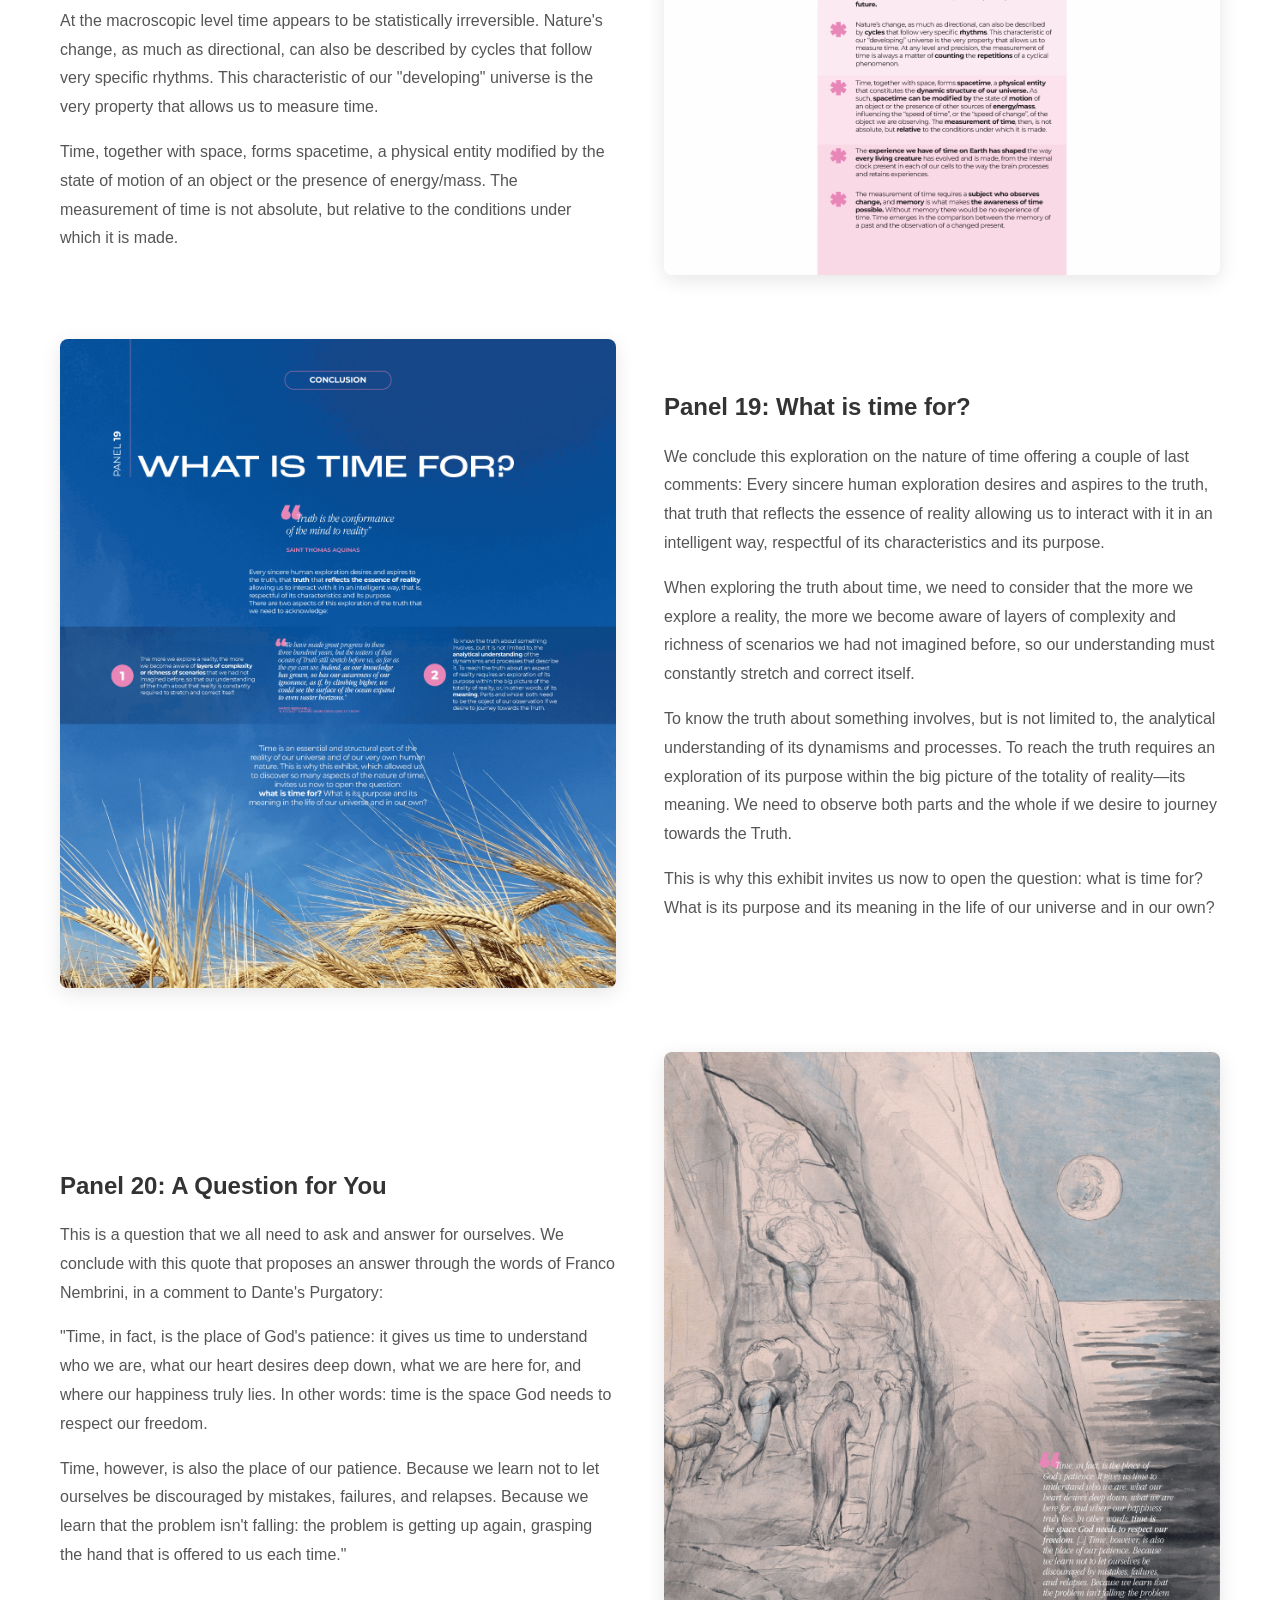
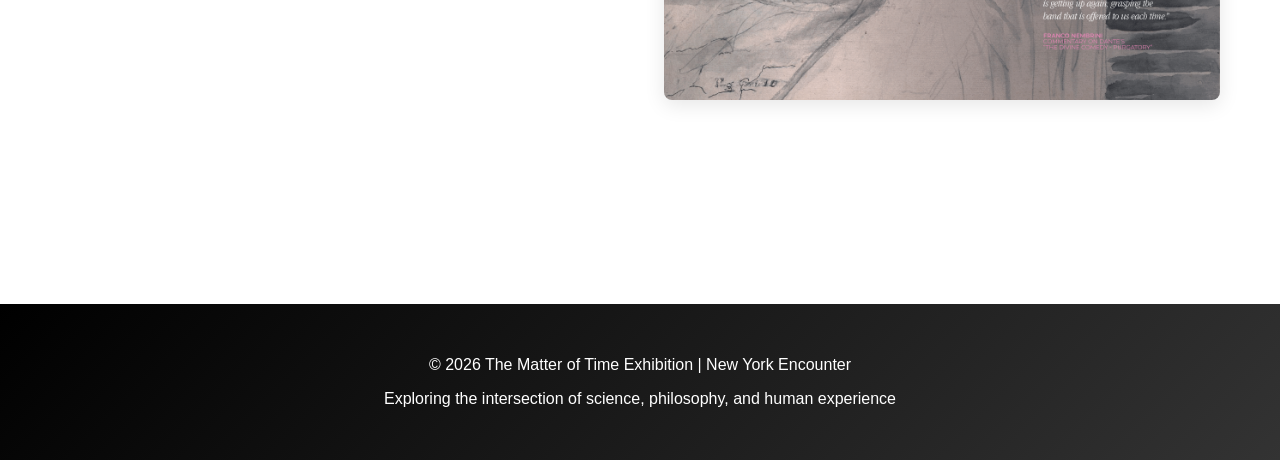
==== commit c5934f53: "minor edits" ====
--- a/panels.html
+++ b/panels.html
@@ -13,7 +13,6 @@
             <ul class="nav-menu">
                 <li><a href="index.html">Home</a></li>
                 <li><a href="panels.html" class="active">Panels</a></li>
-                <li><a href="index.html#media">Media</a></li>
             </ul>
         </div>
     </nav>
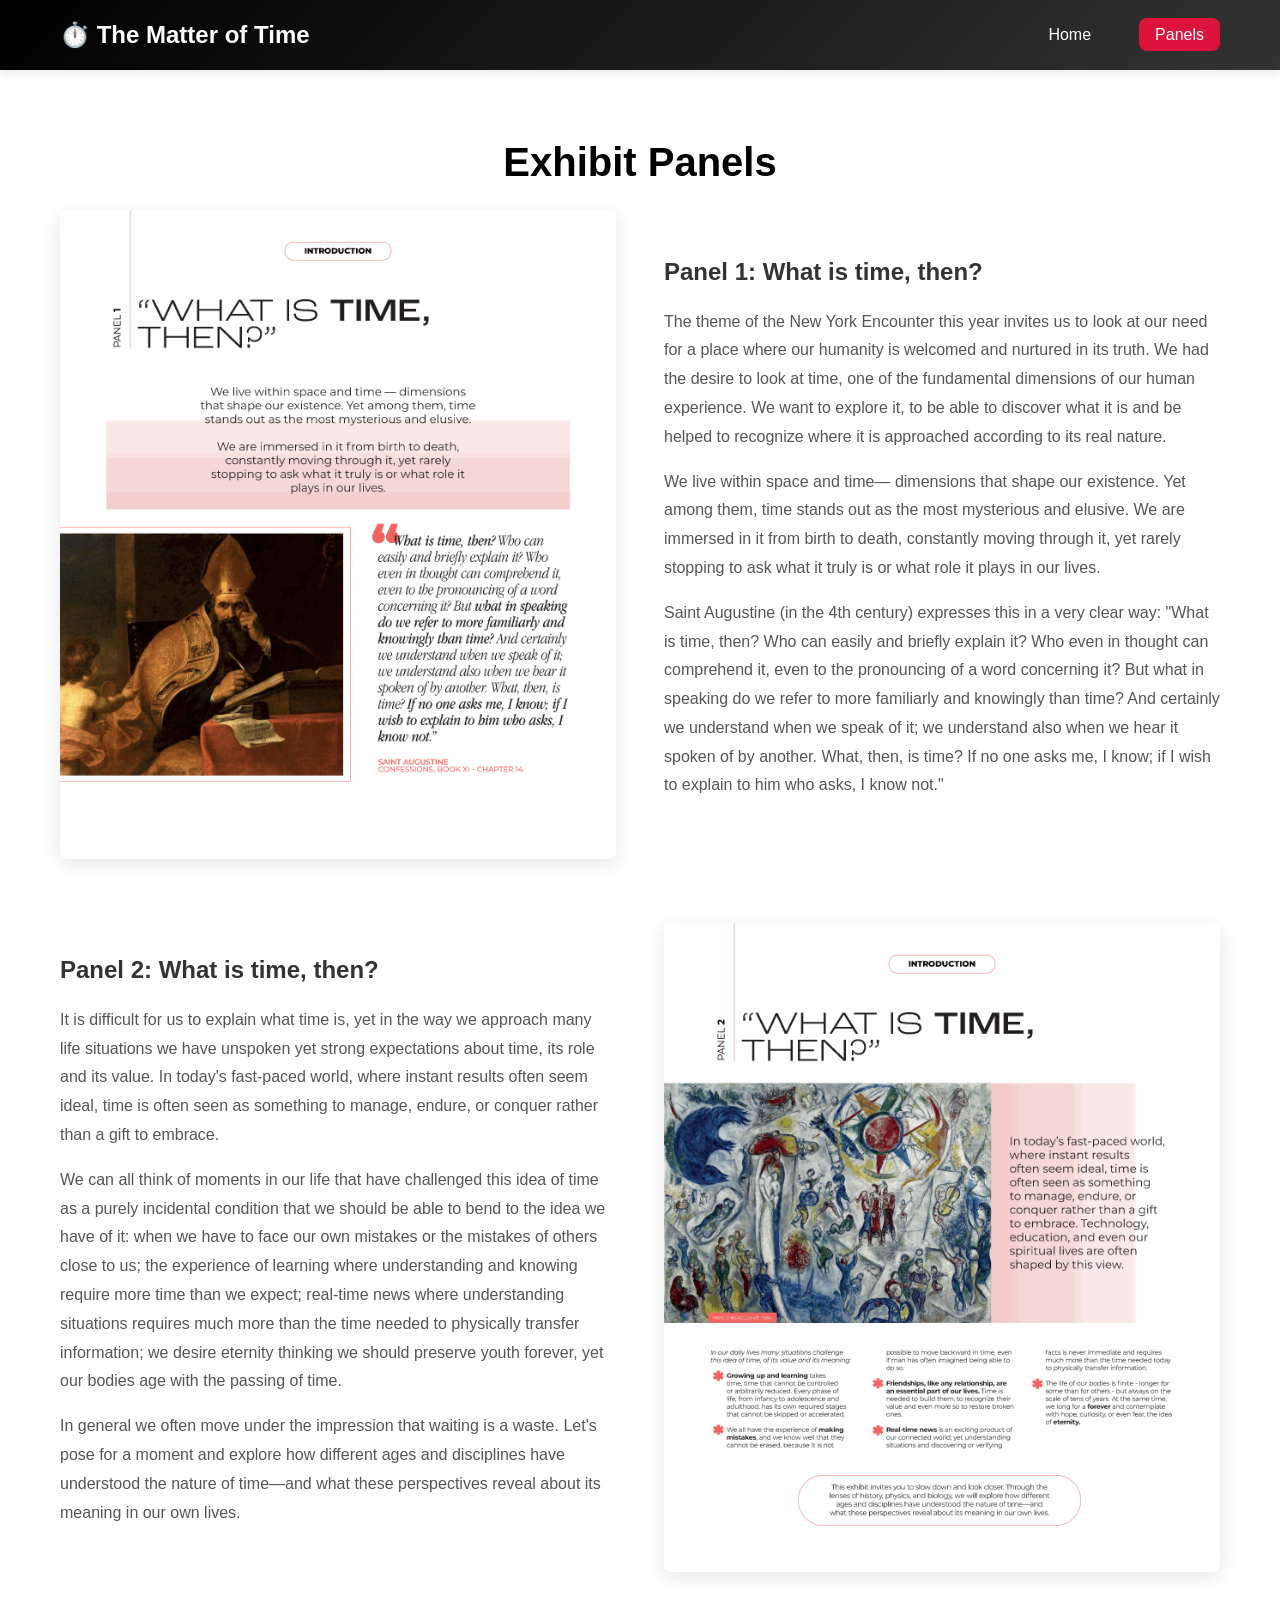
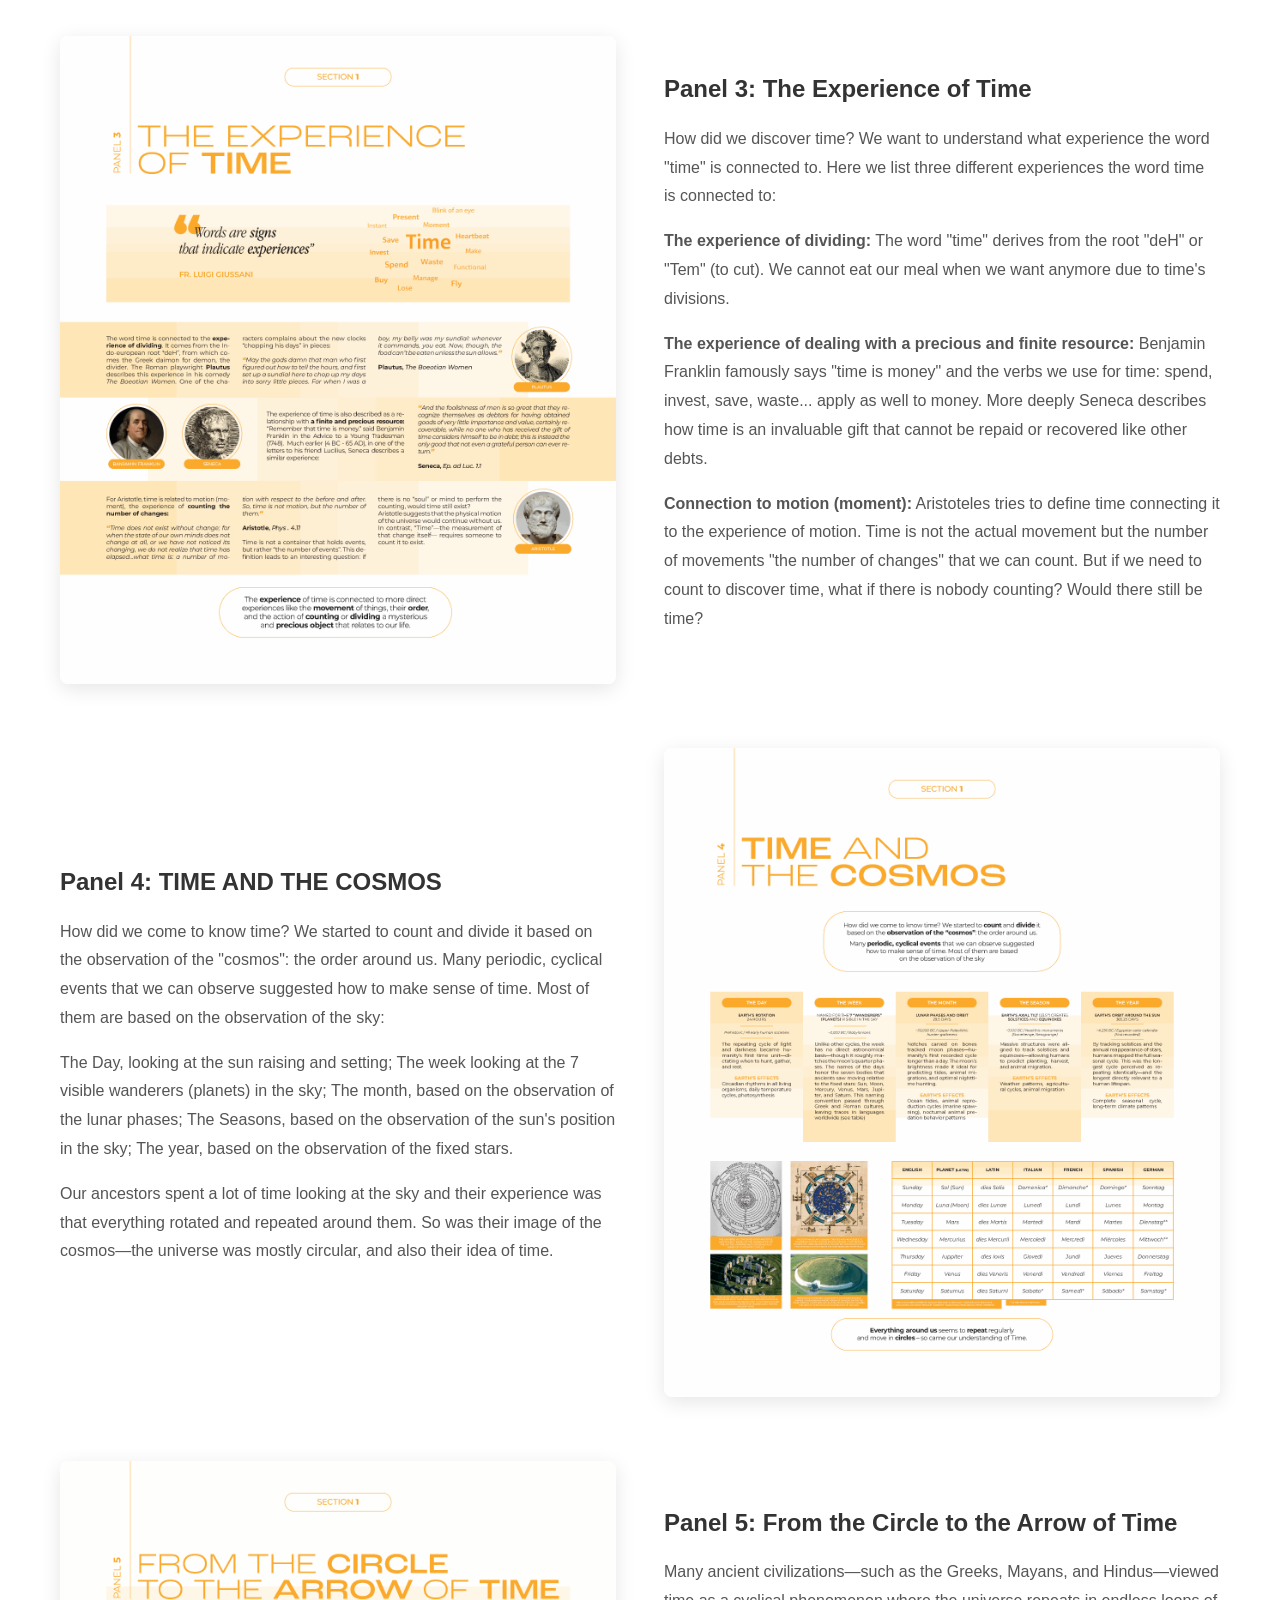
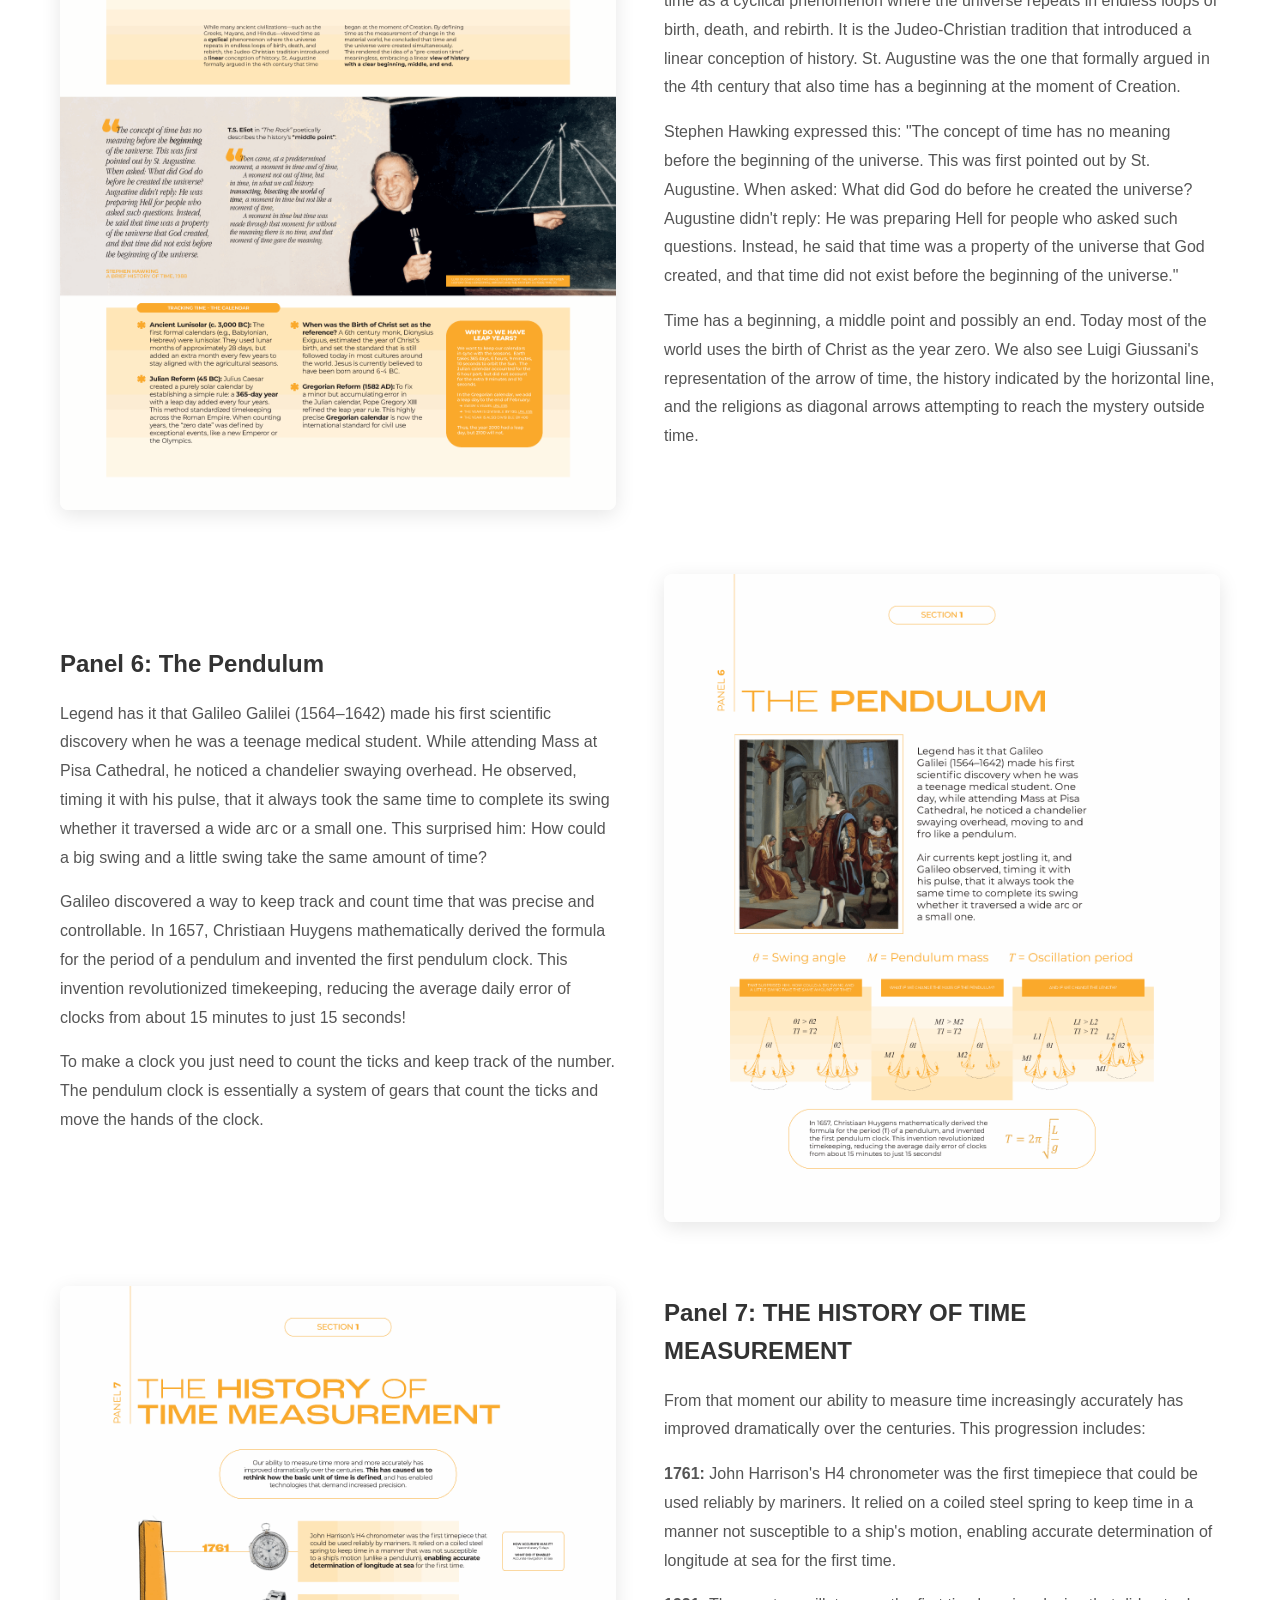
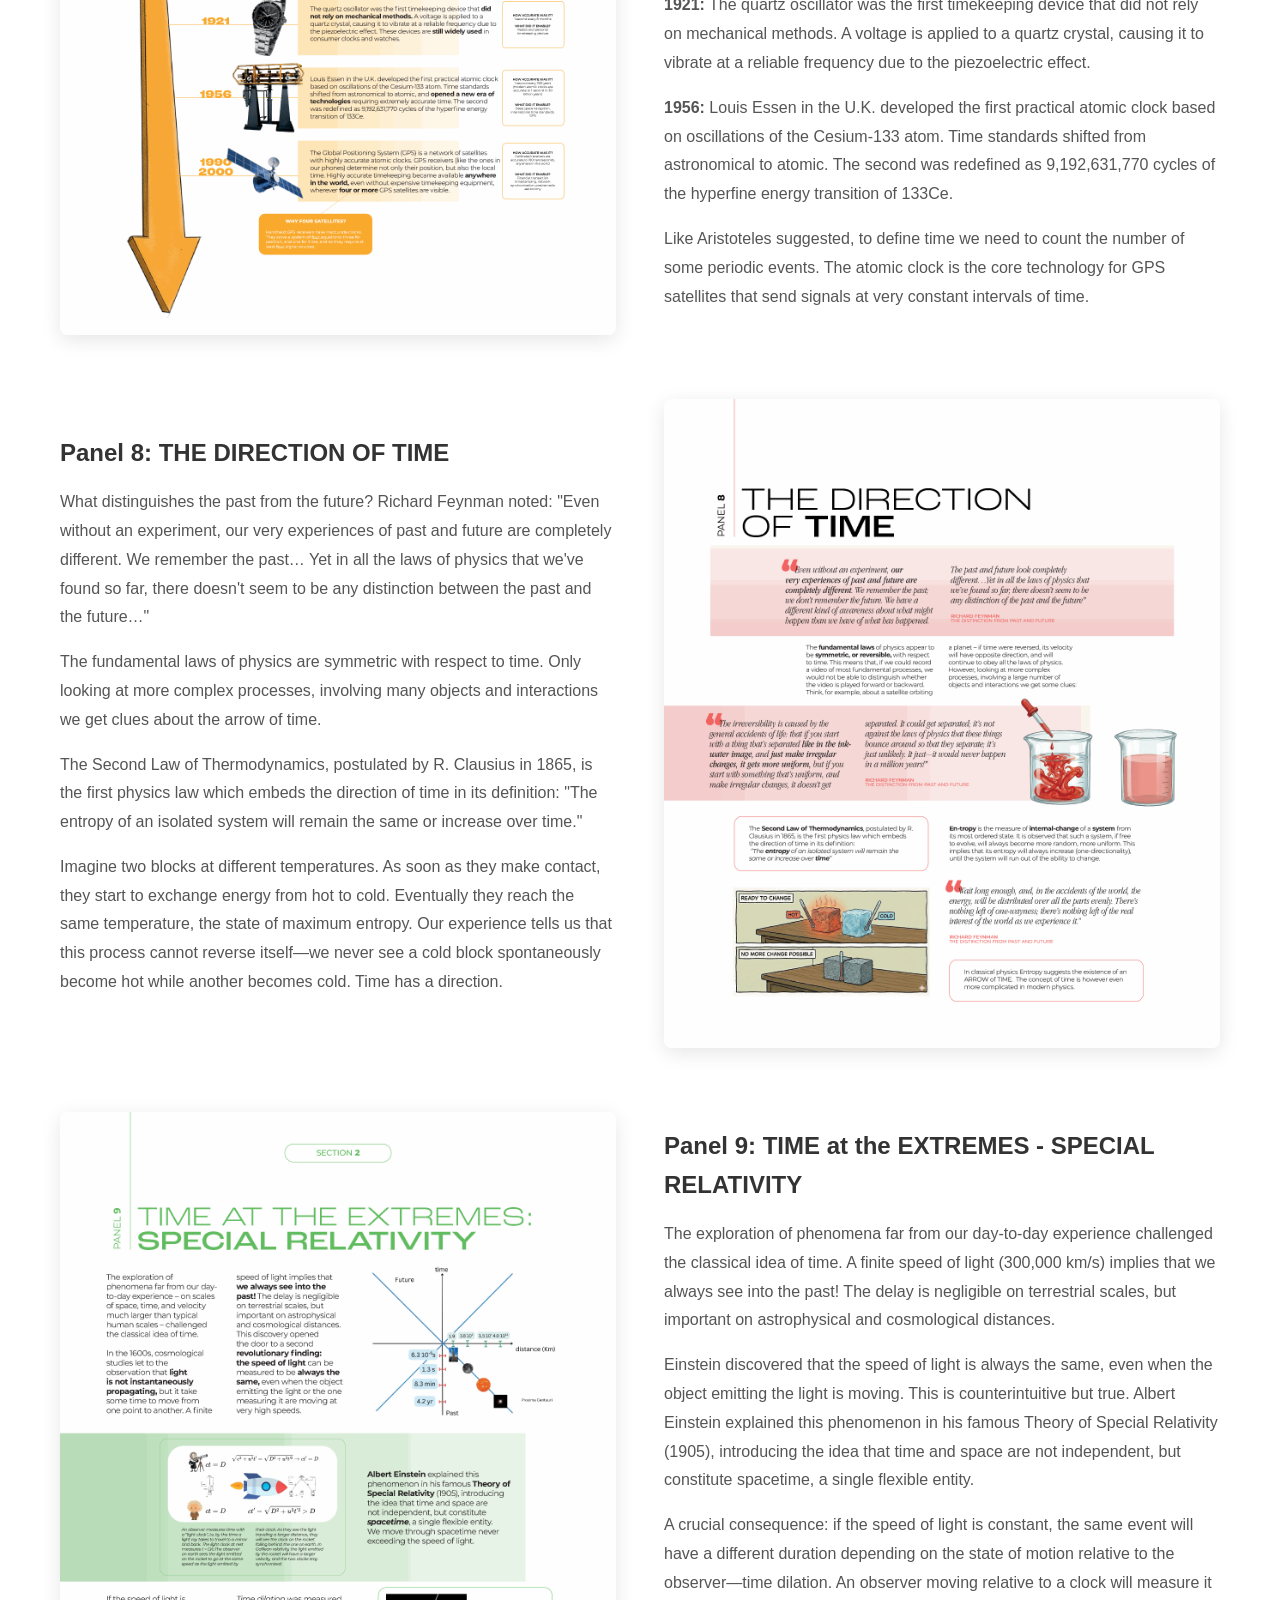
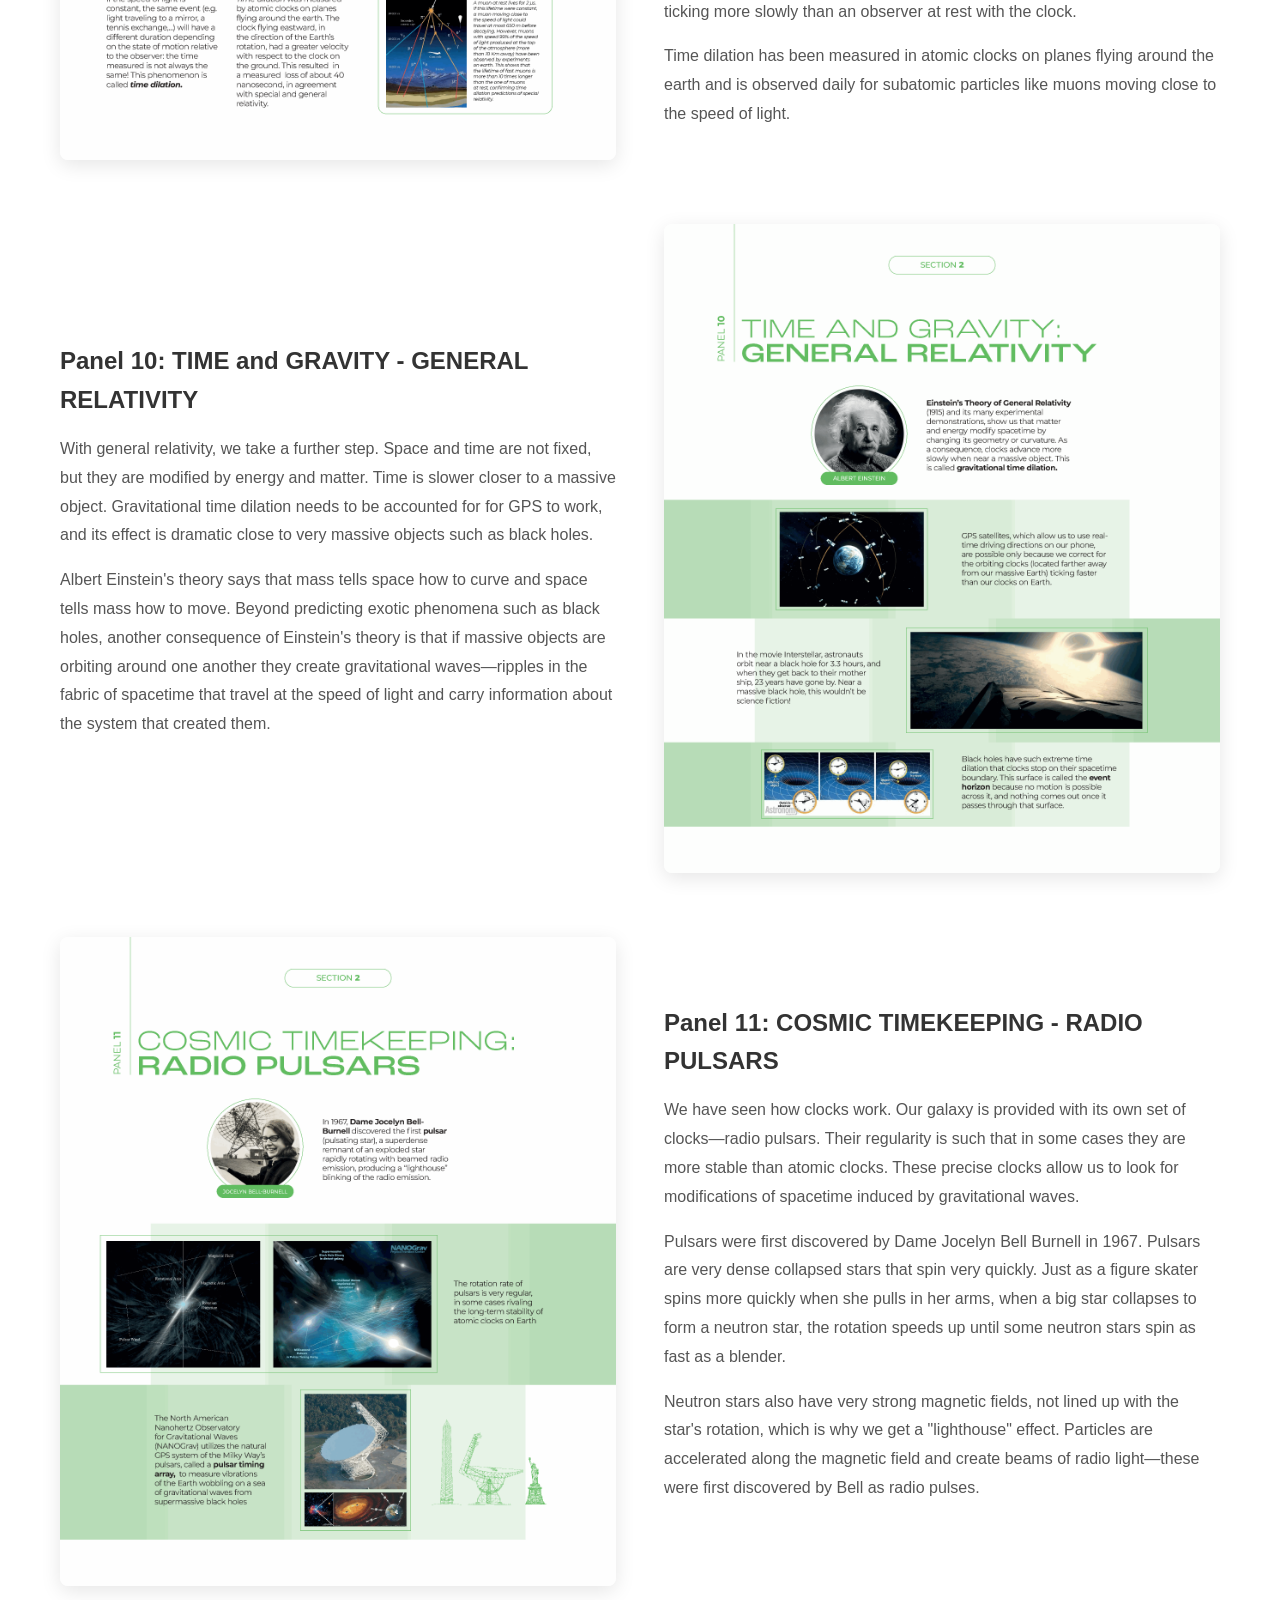
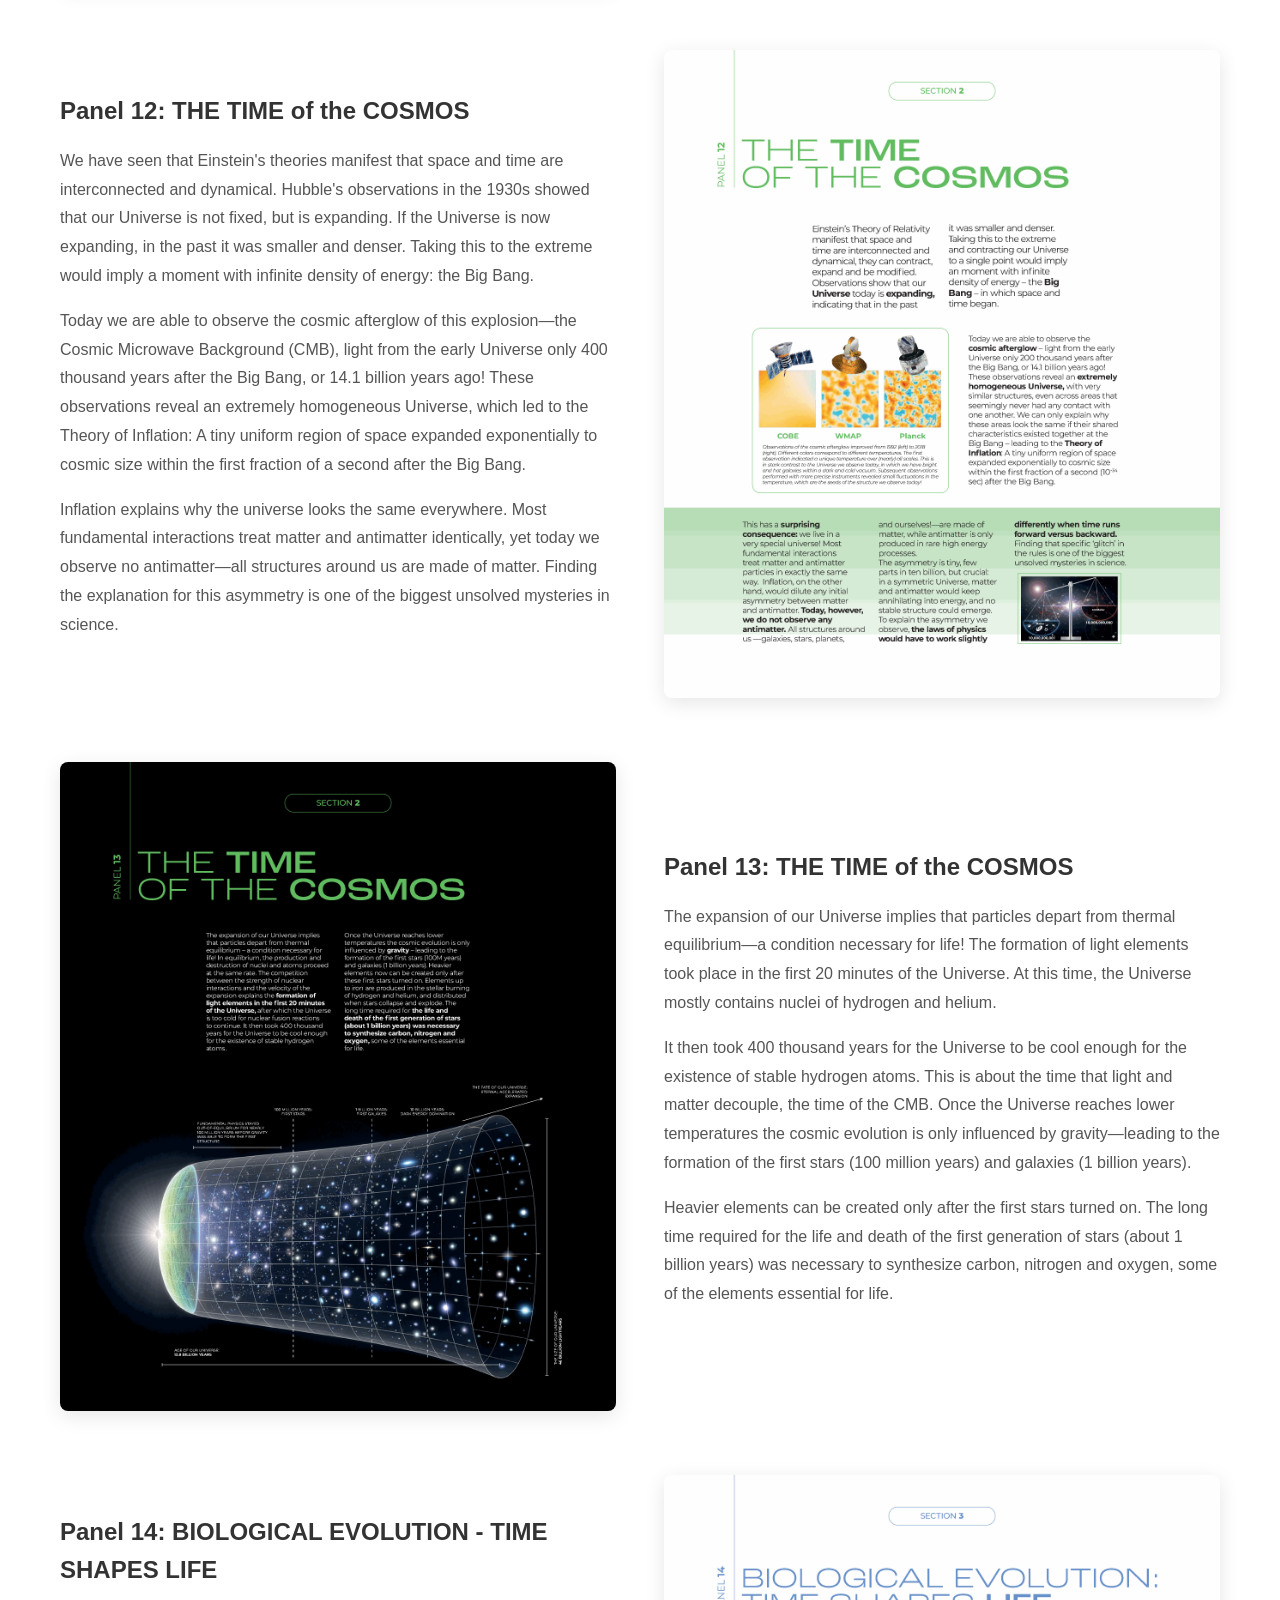
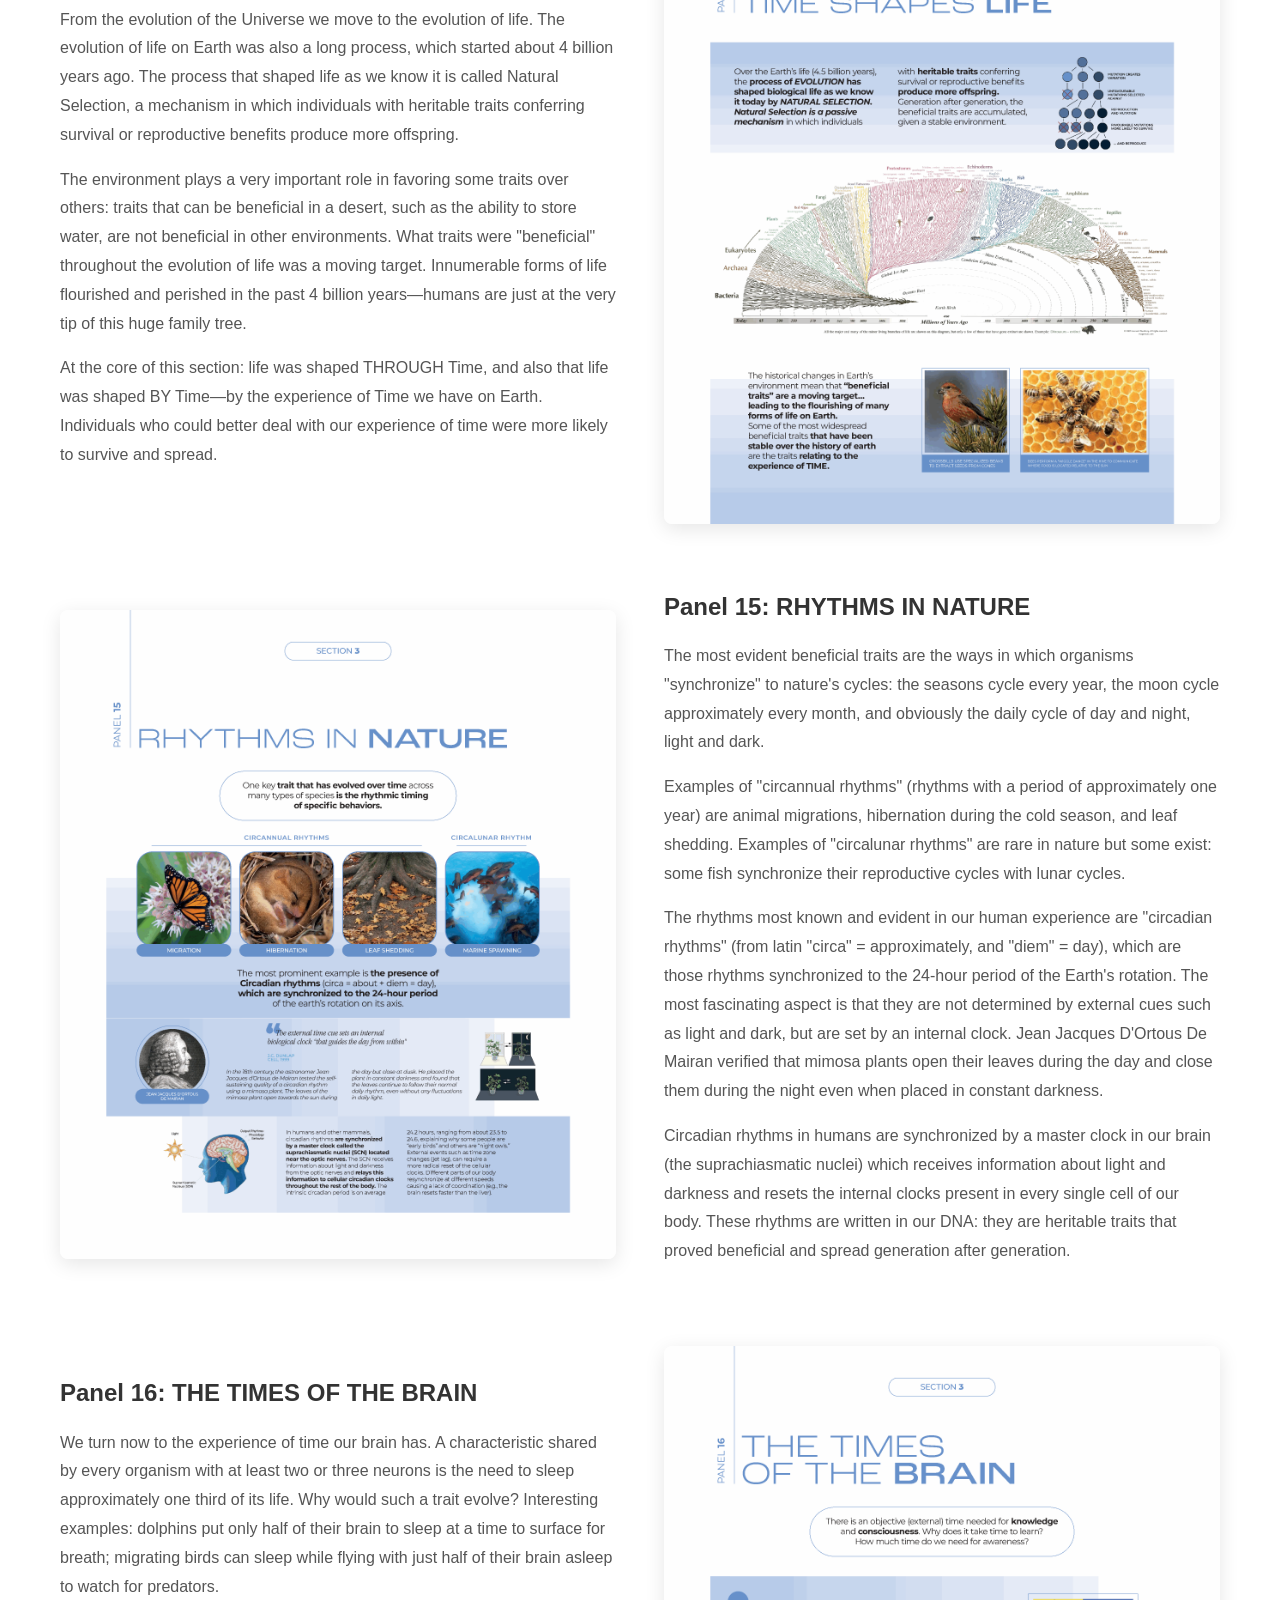
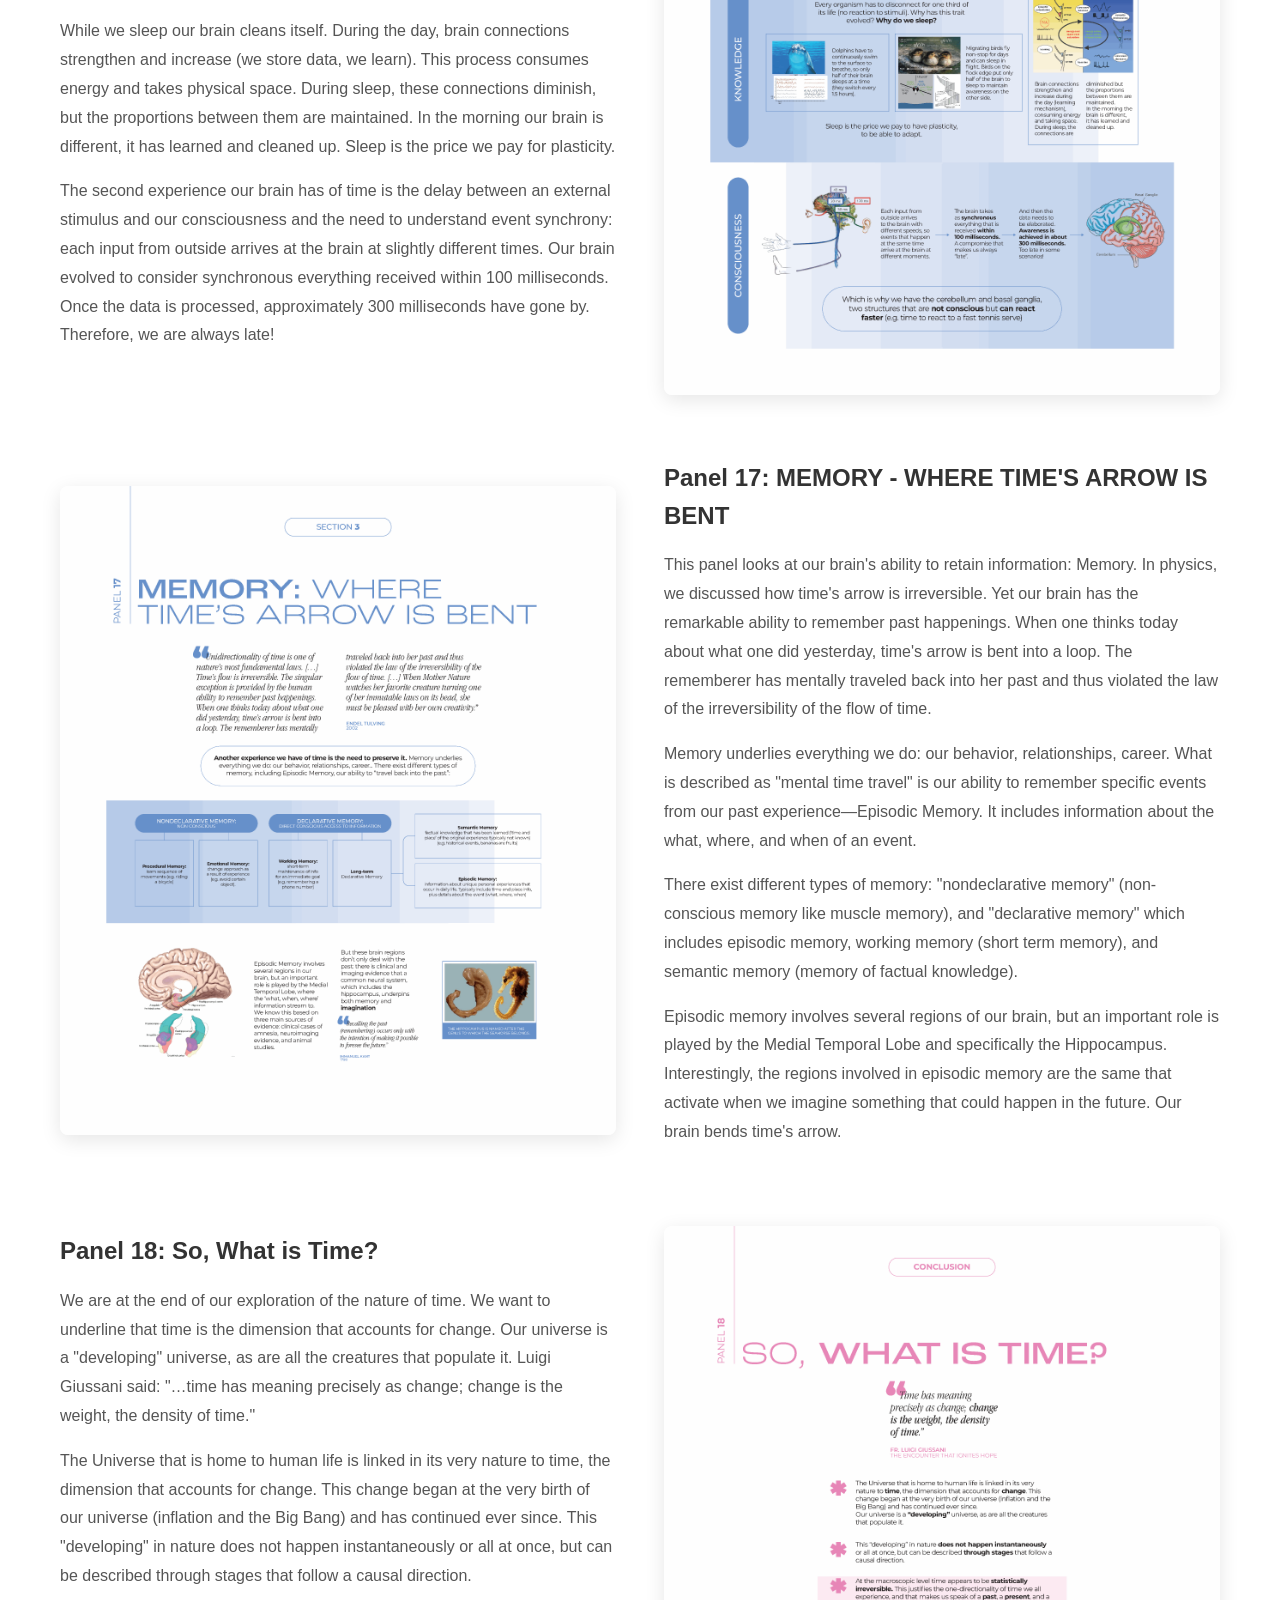
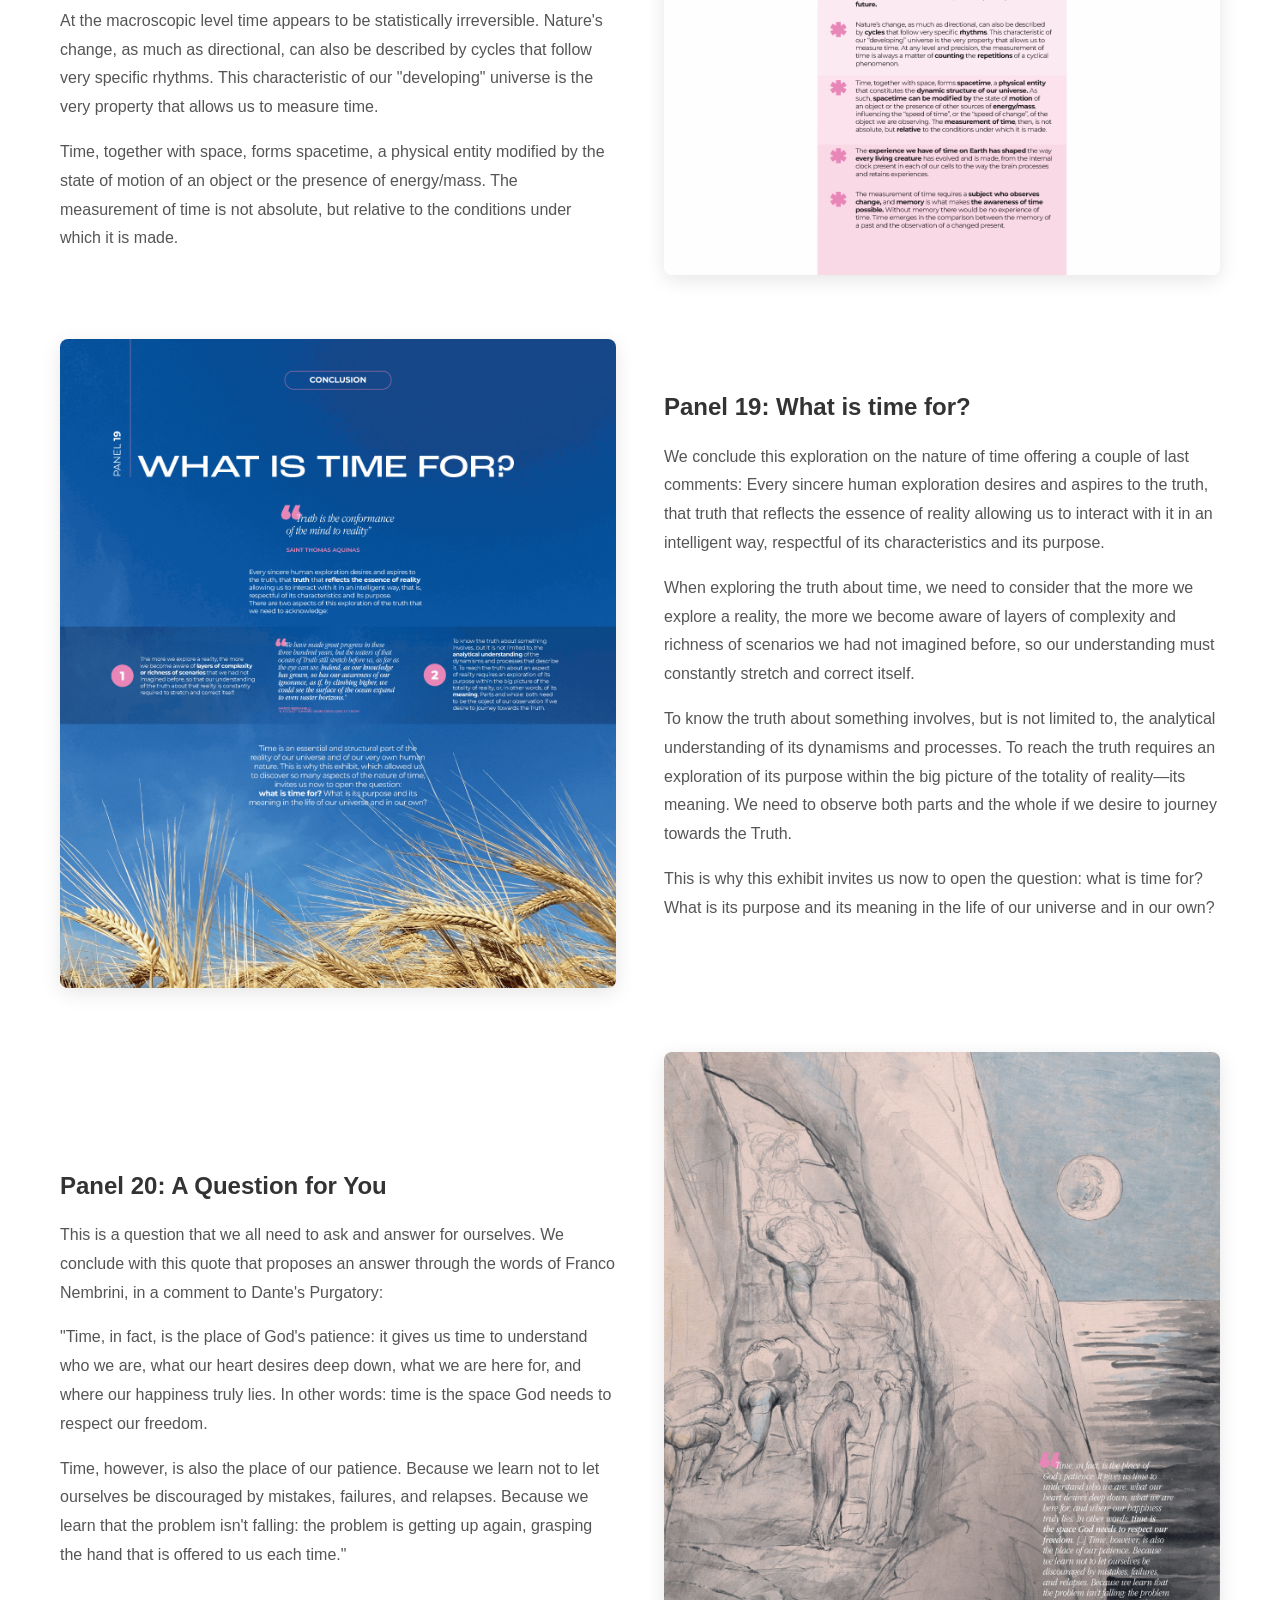
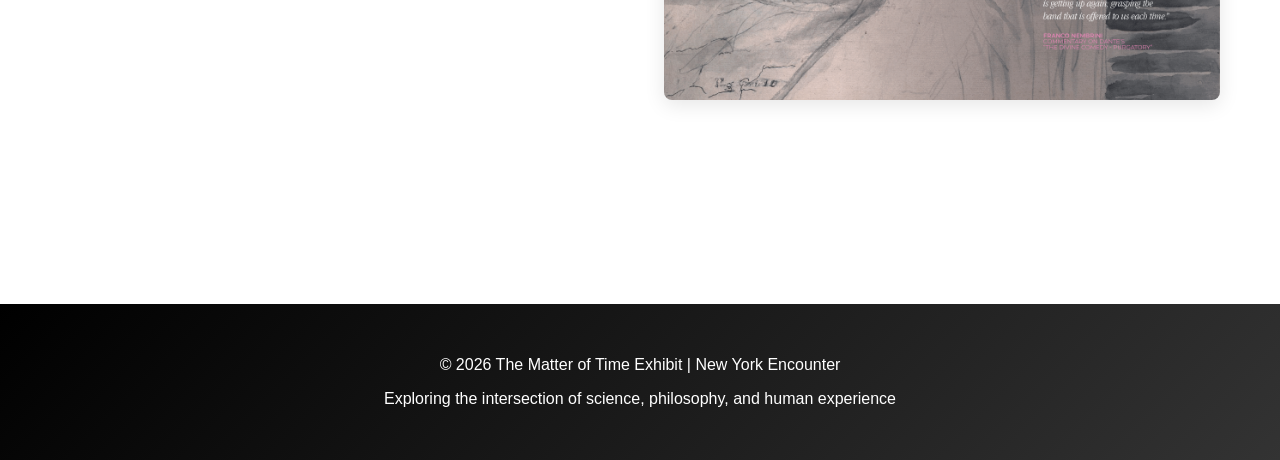
==== commit 65df7a81: "Replace Exhibition with Exhibit throughout pages" ====
--- a/panels.html
+++ b/panels.html
@@ -3,7 +3,7 @@
 <head>
     <meta charset="UTF-8">
     <meta name="viewport" content="width=device-width, initial-scale=1.0">
-    <title>Exhibition Panels - The Matter of Time</title>
+    <title>Exhibit Panels - The Matter of Time</title>
     <link rel="stylesheet" href="css/style.css">
 </head>
 <body>
@@ -19,7 +19,7 @@
 
     <section class="panels-section">
         <div class="container">
-            <h1>Exhibition Panels</h1>
+            <h1>Exhibit Panels</h1>
 
             <div class="panel-item">
                 <div class="panel-image">
@@ -274,7 +274,7 @@
 
     <footer class="footer">
         <div class="container">
-            <p>&copy; 2026 The Matter of Time Exhibition | New York Encounter</p>
+            <p>&copy; 2026 The Matter of Time Exhibit | New York Encounter</p>
             <p>Exploring the intersection of science, philosophy, and human experience</p>
         </div>
     </footer>
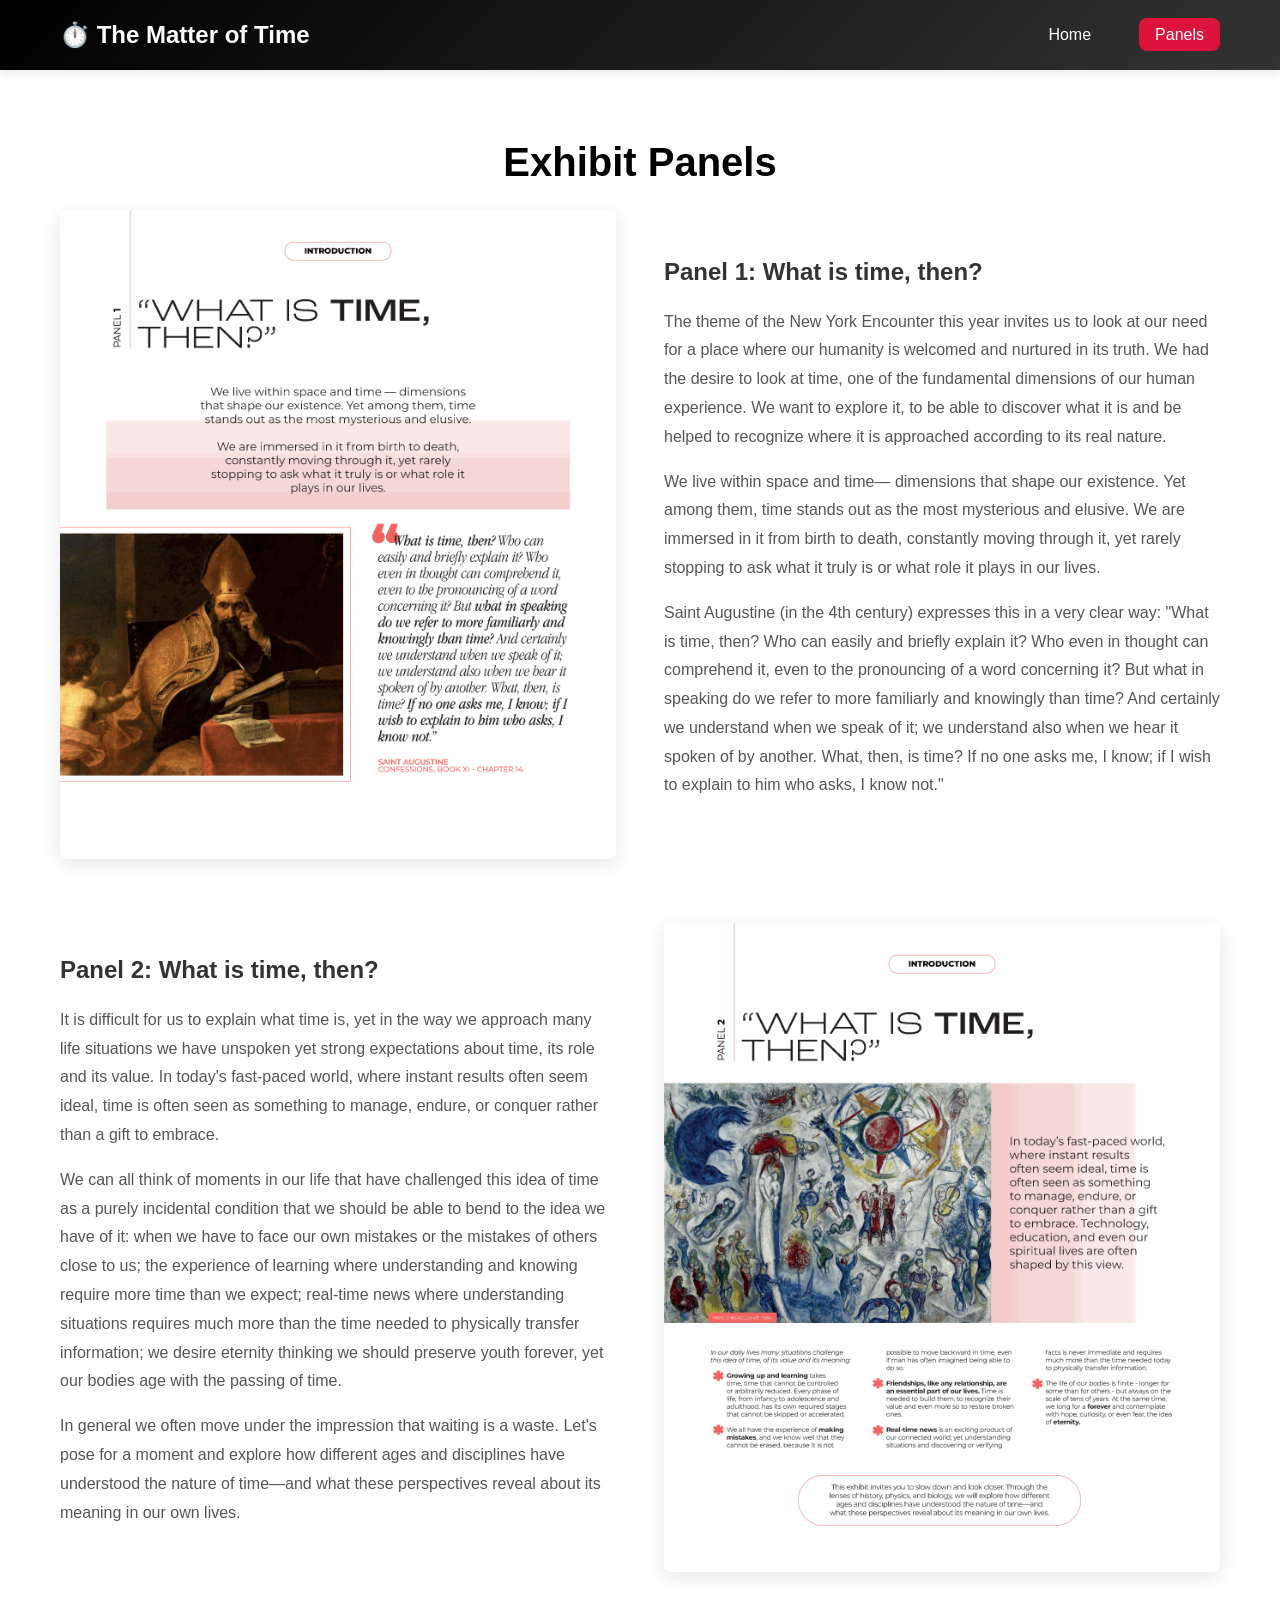
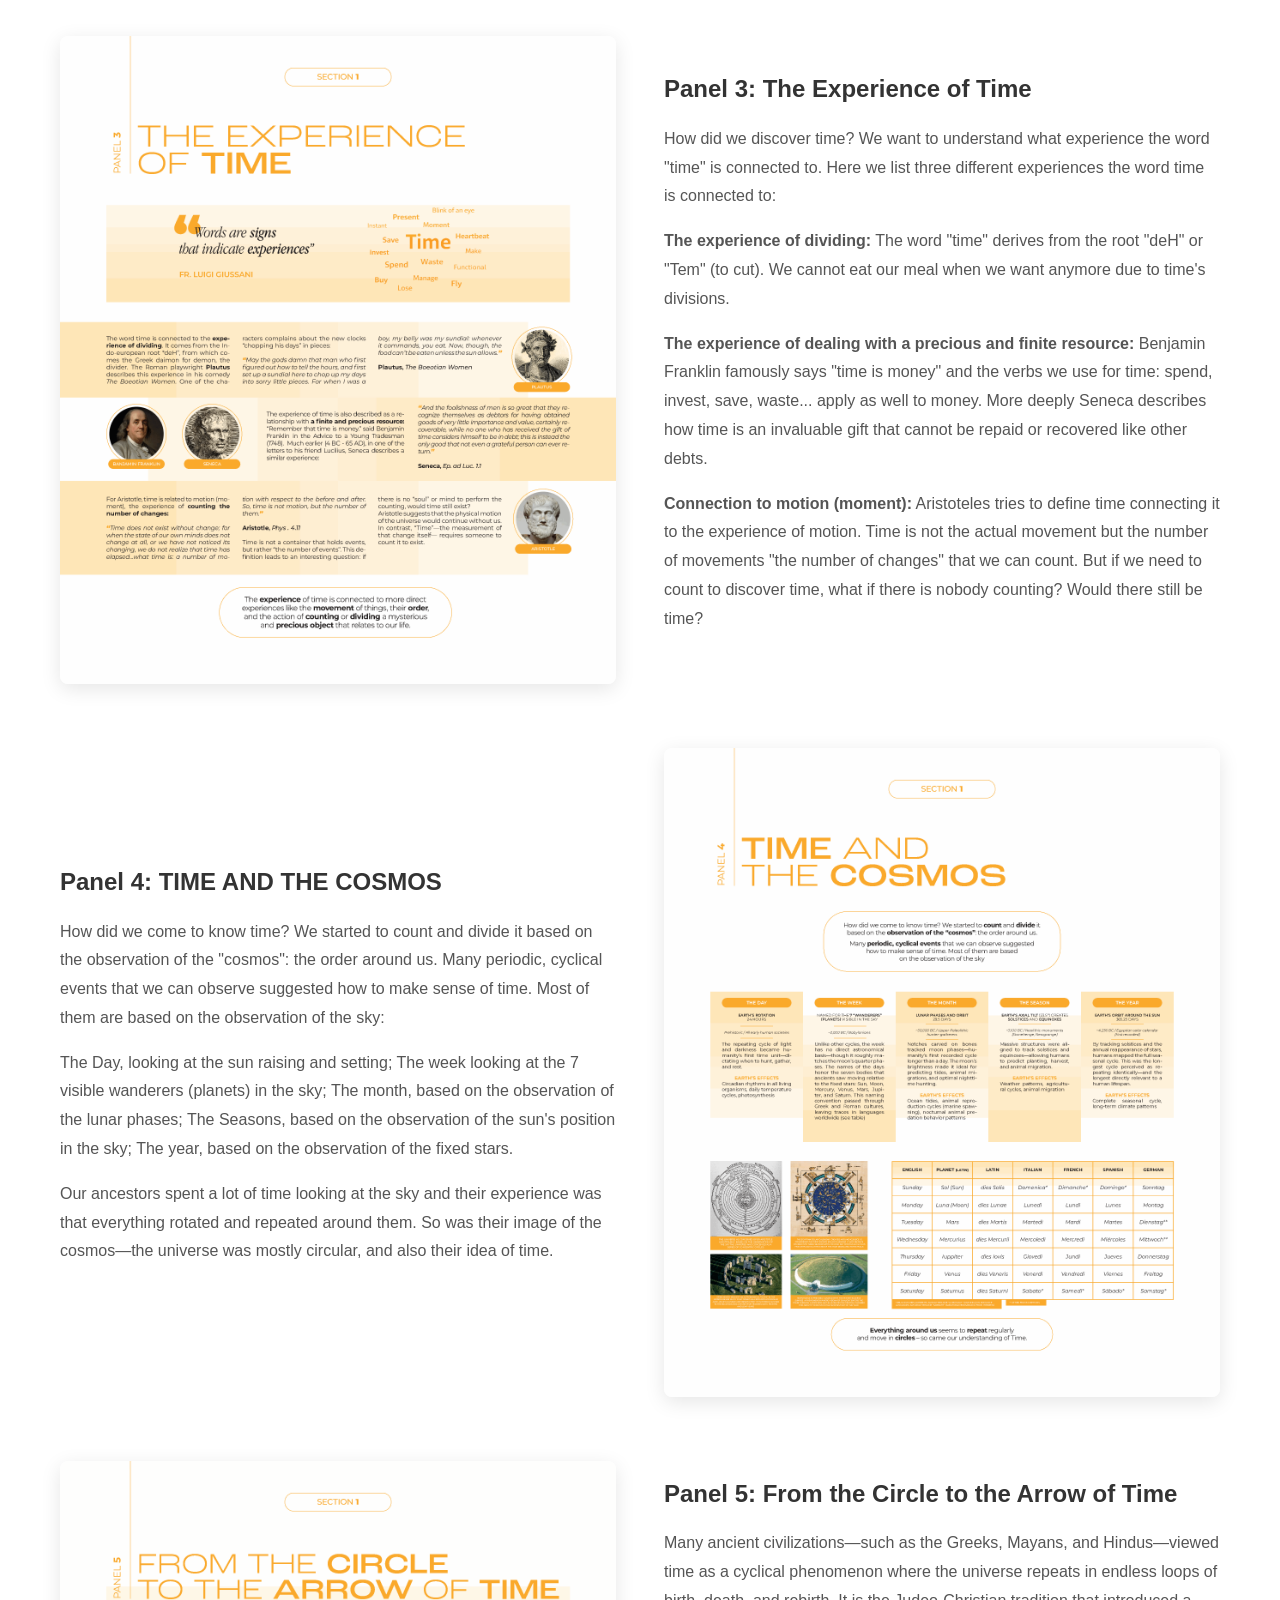
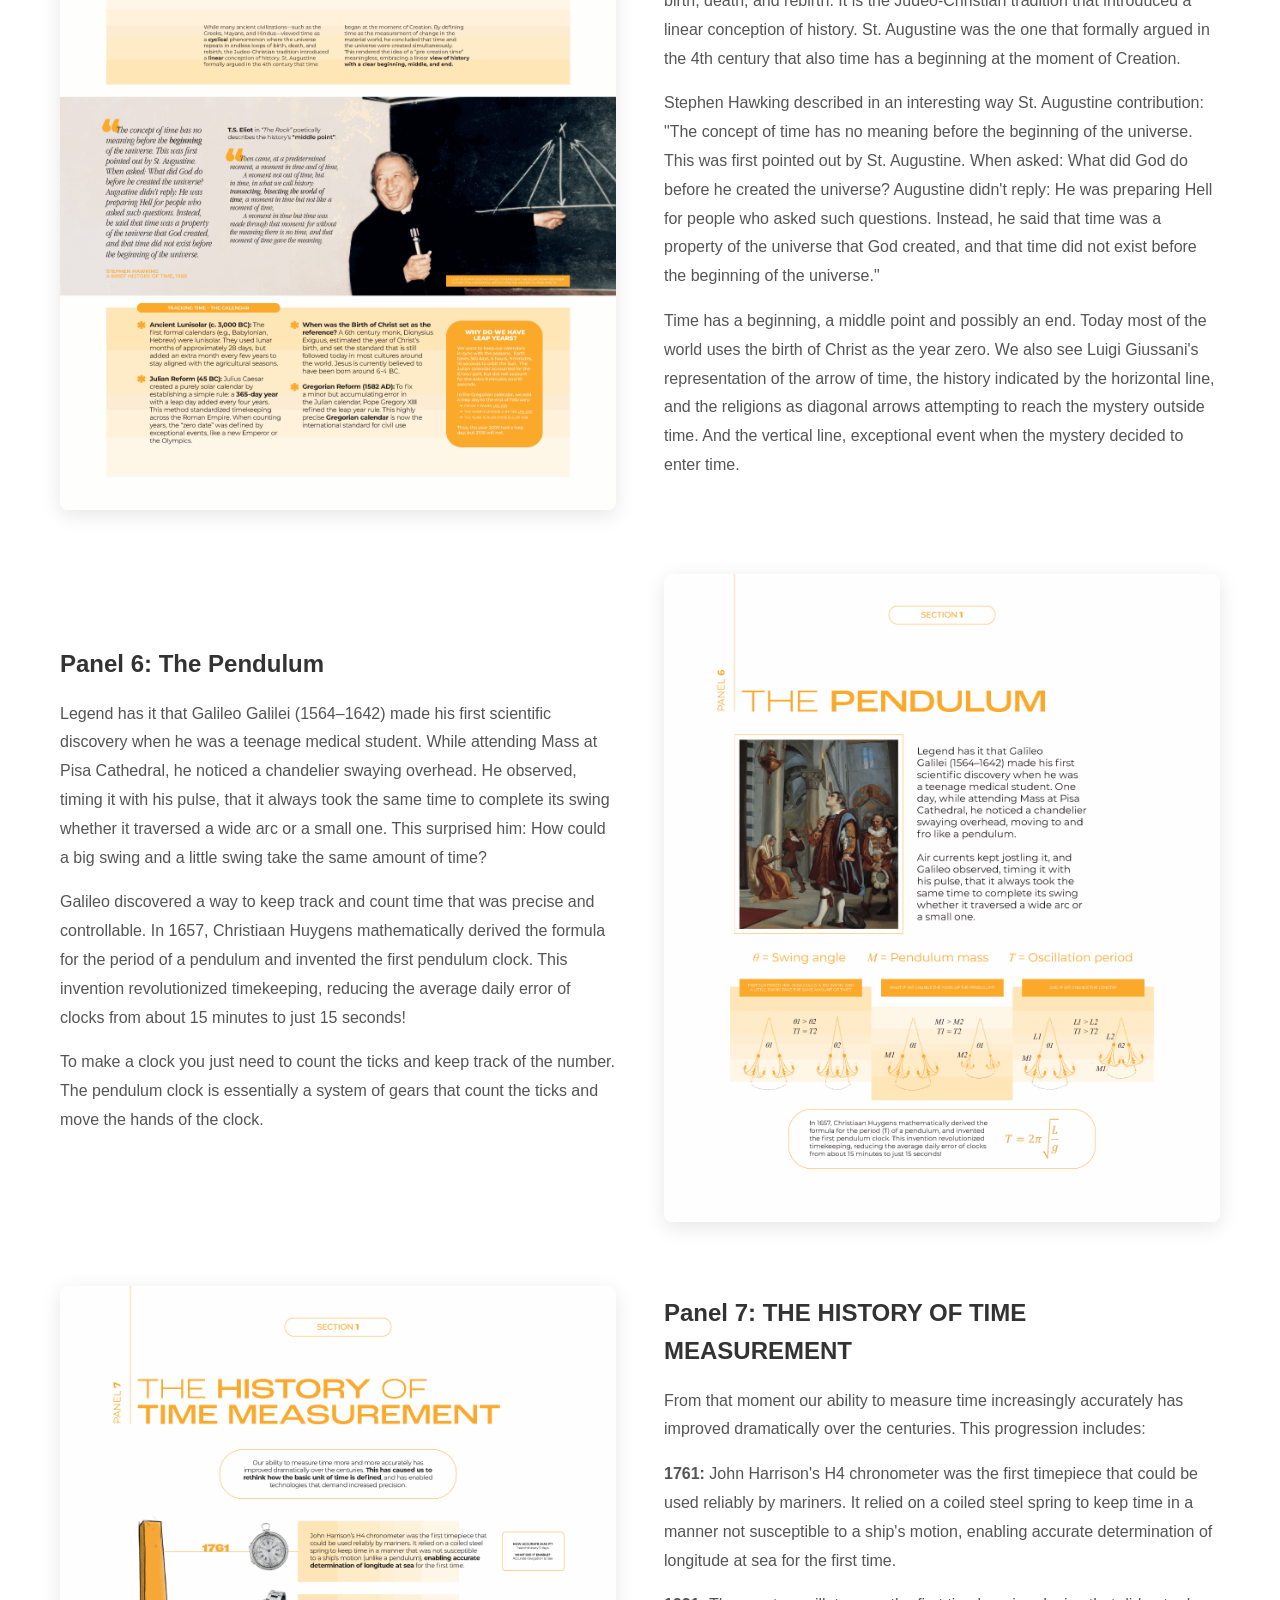
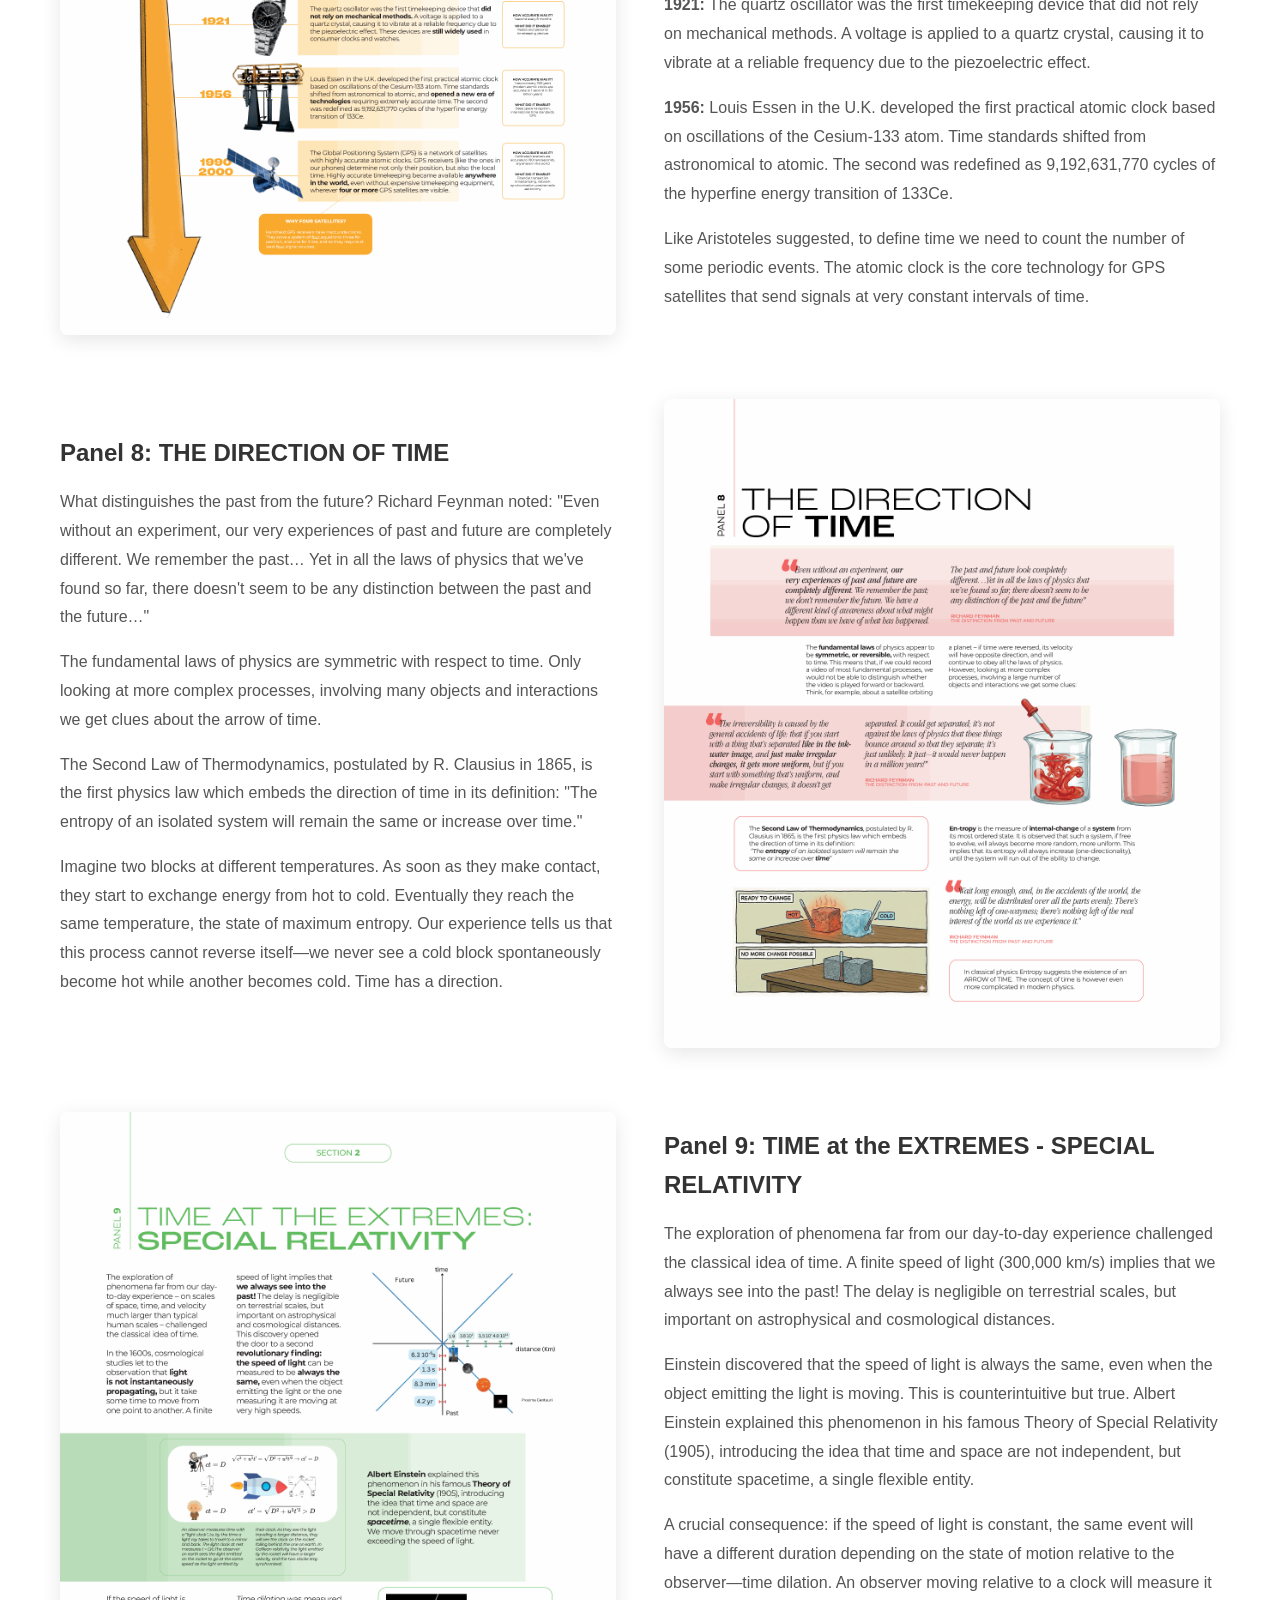
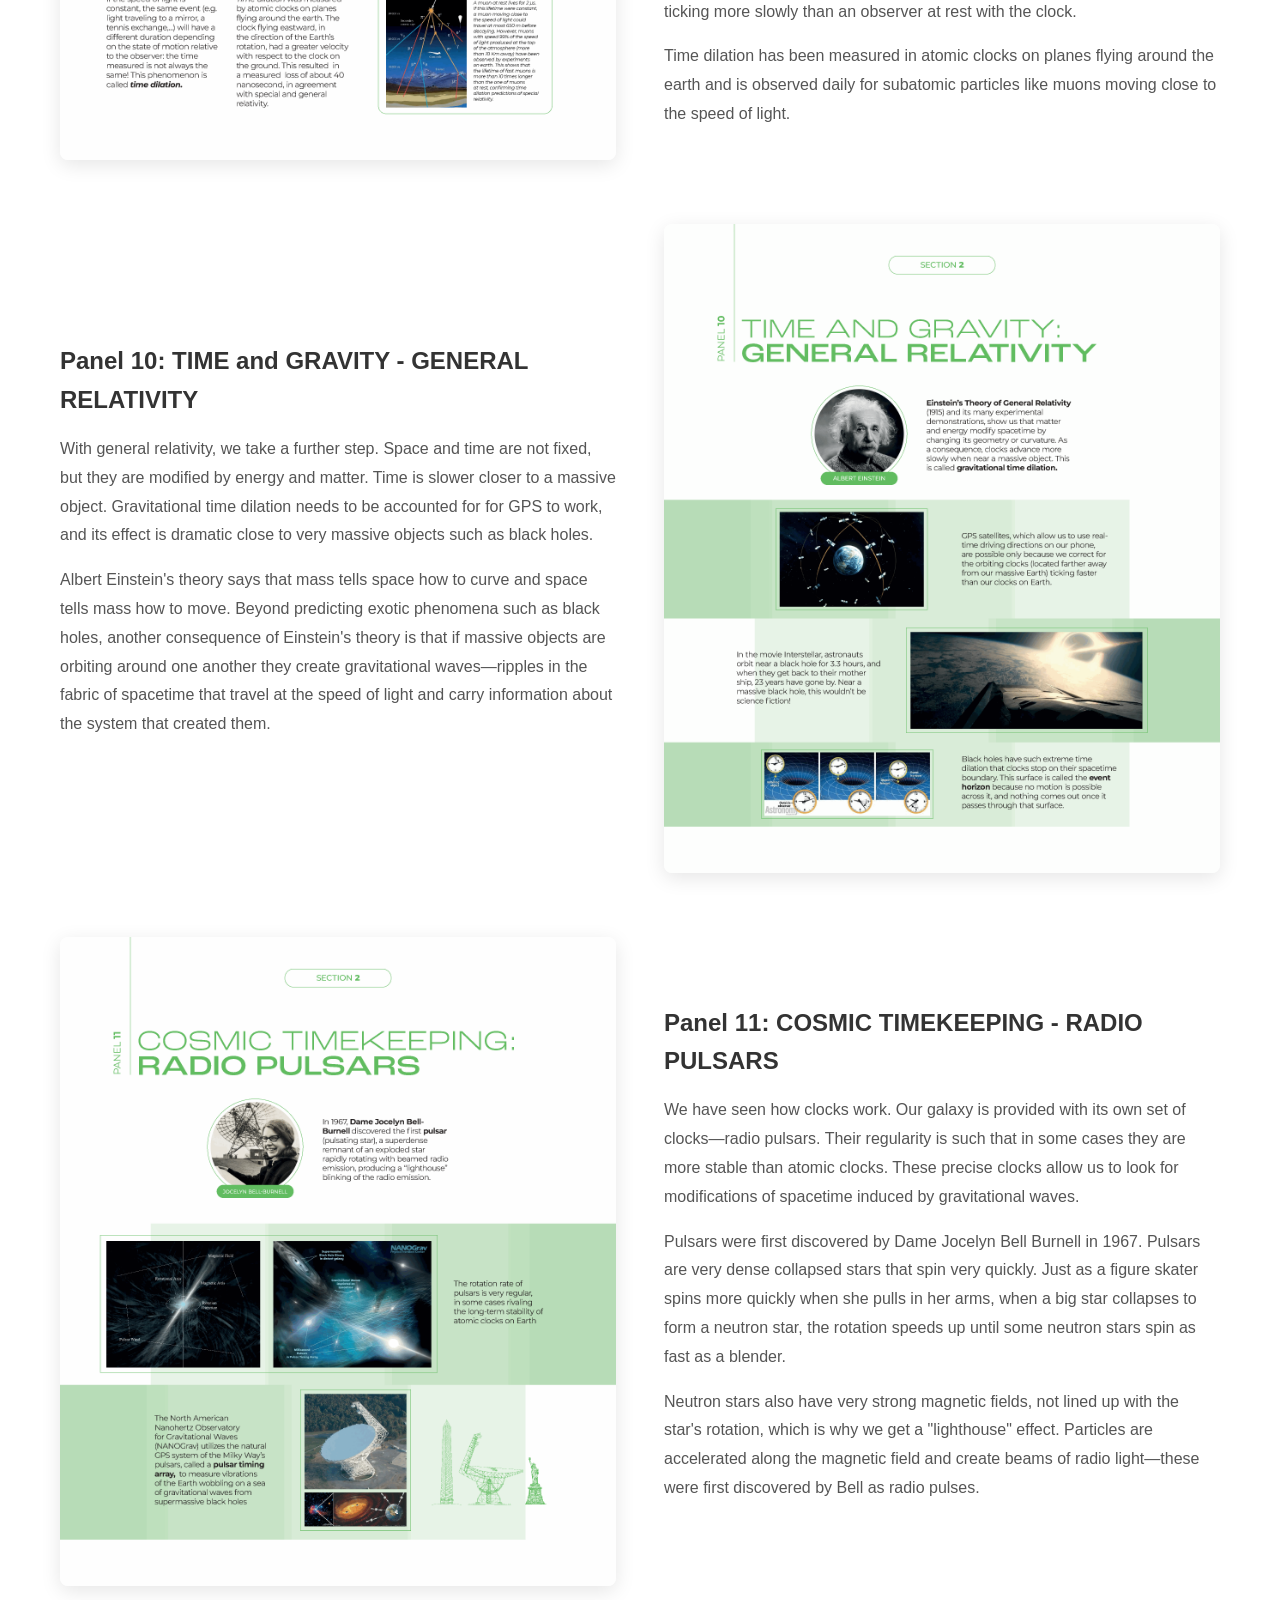
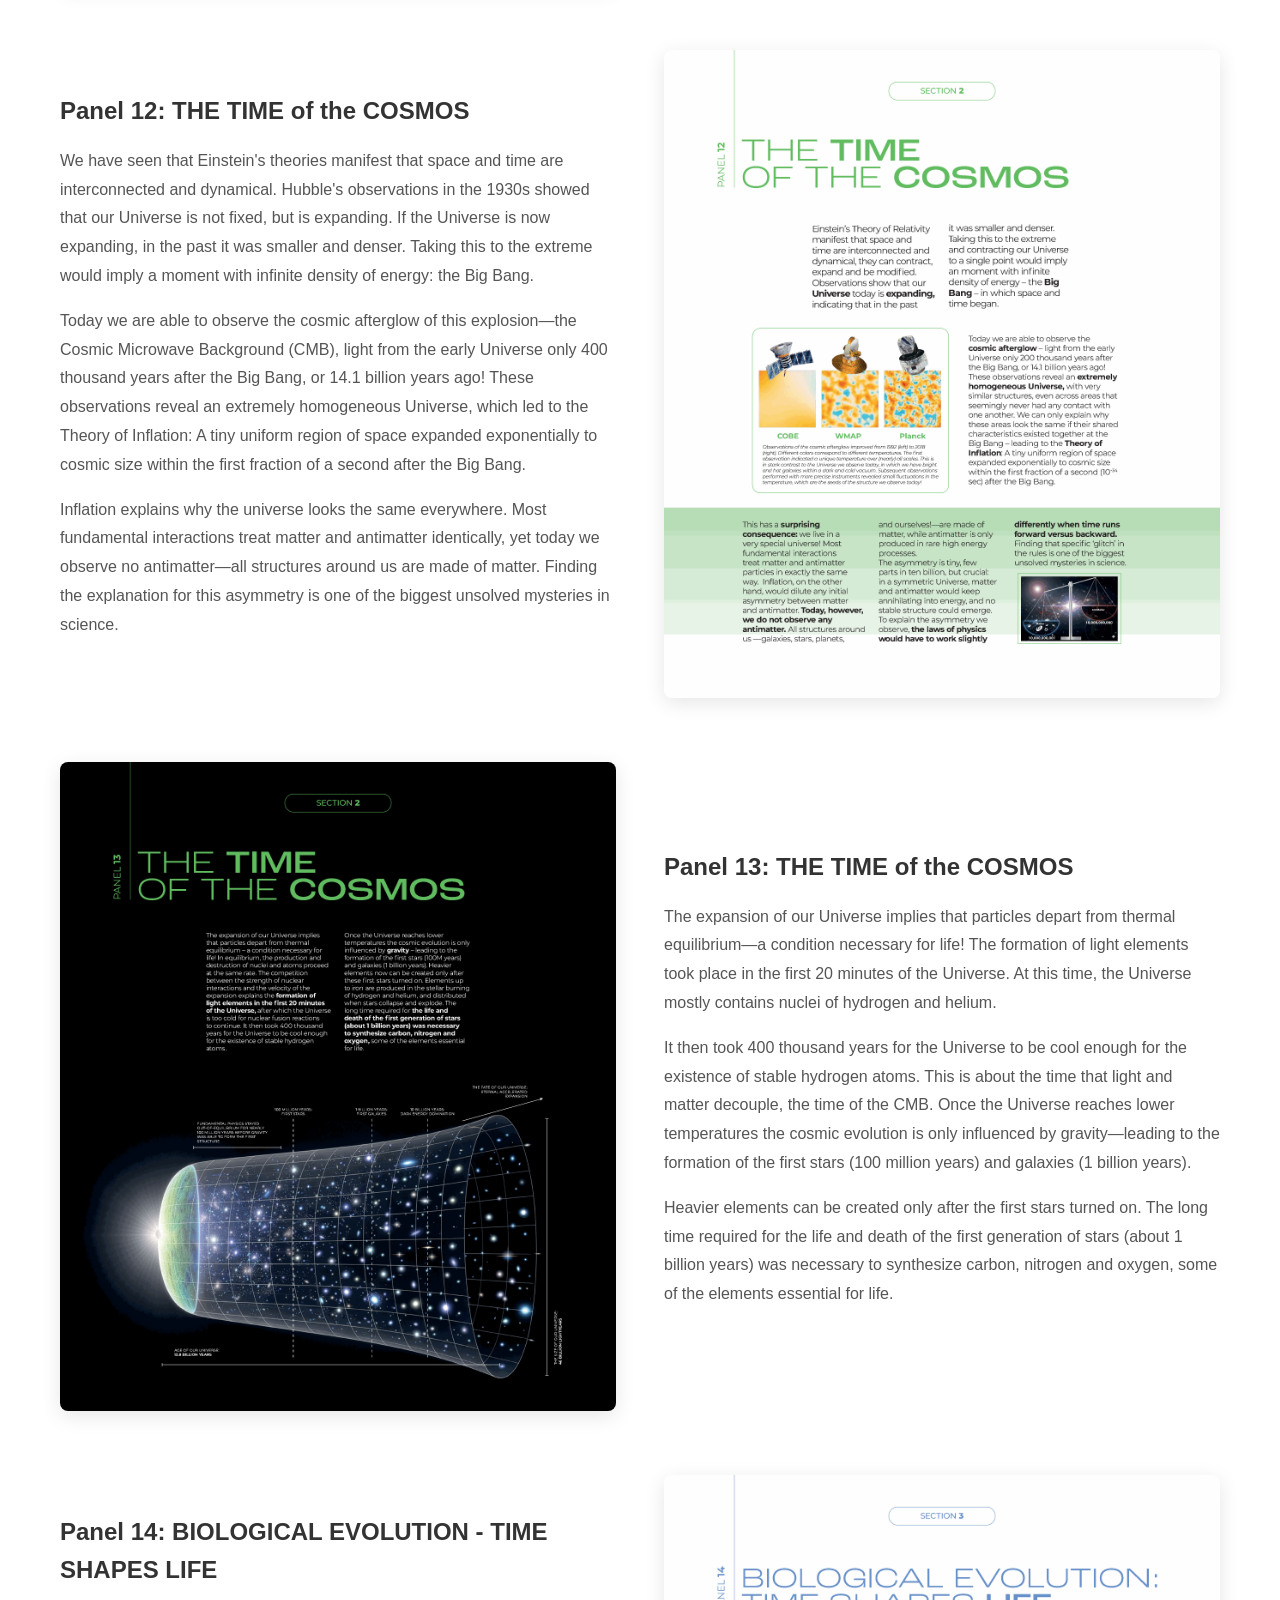
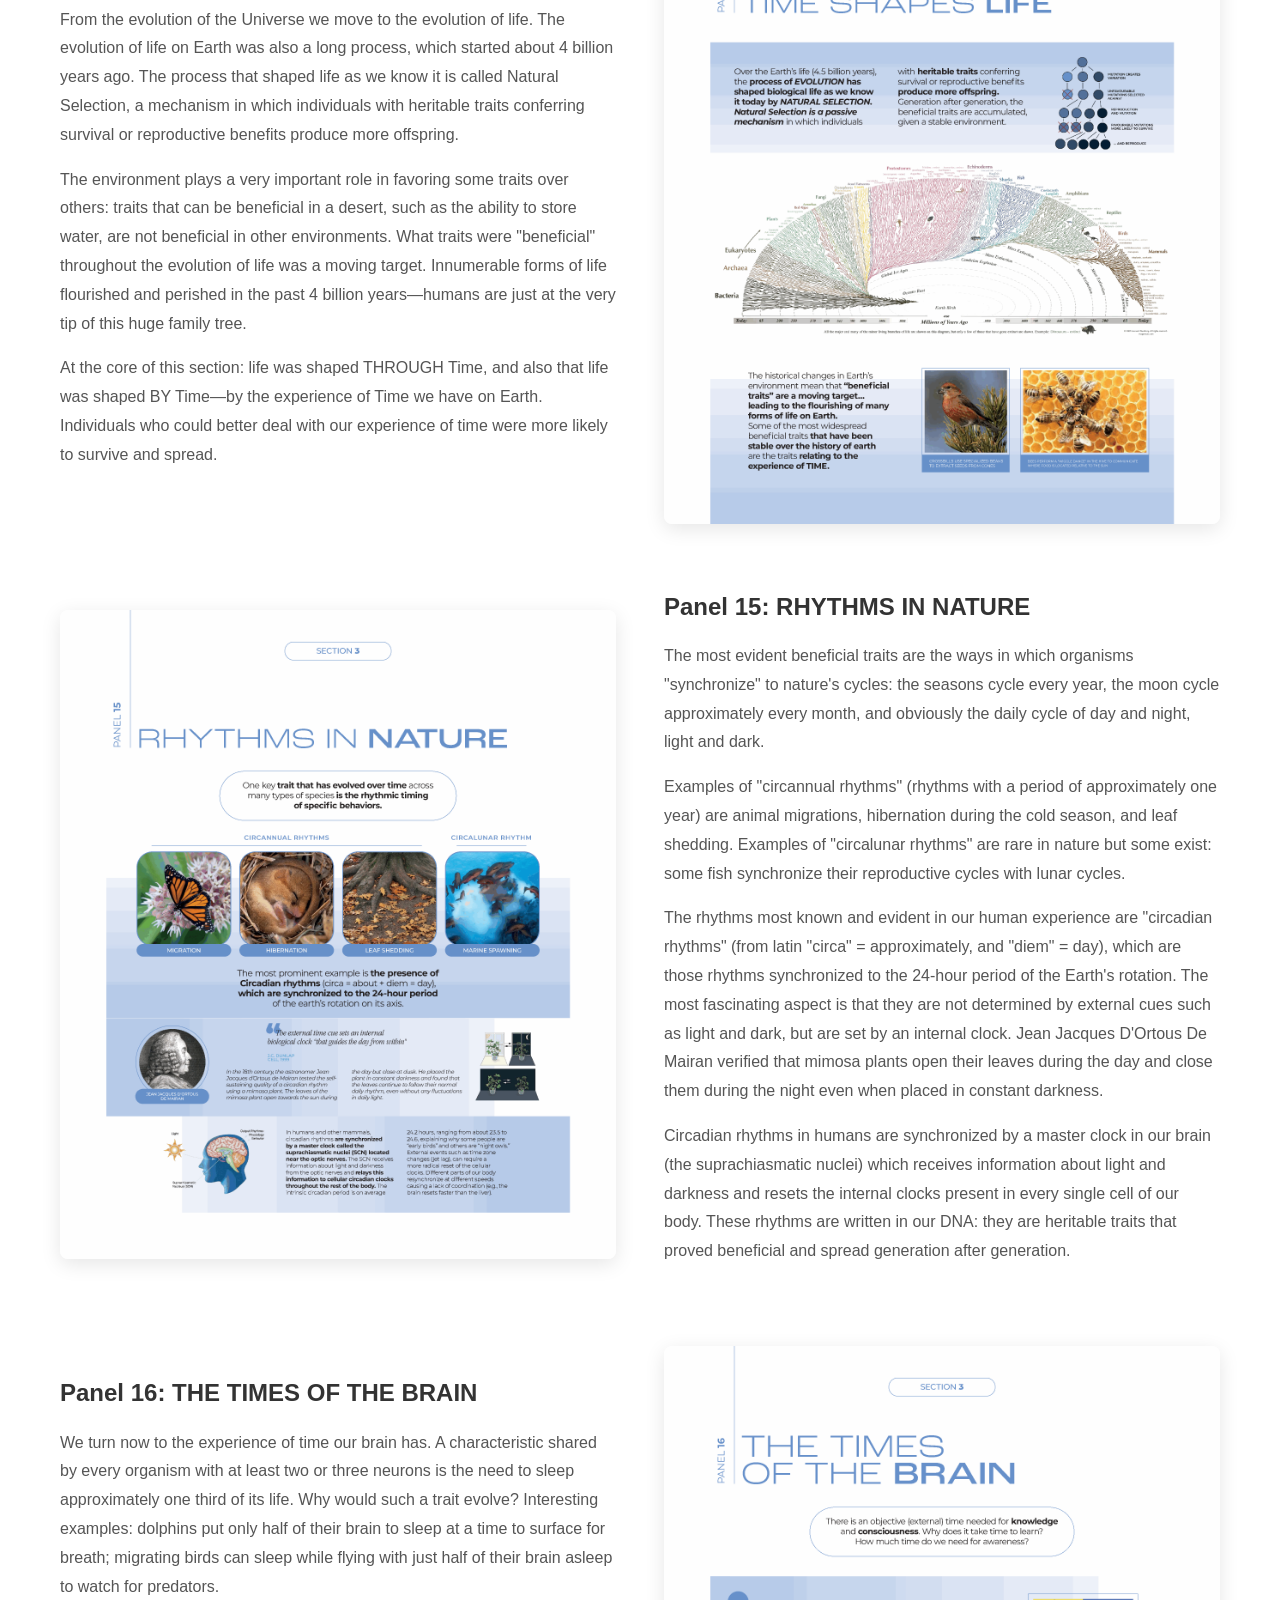
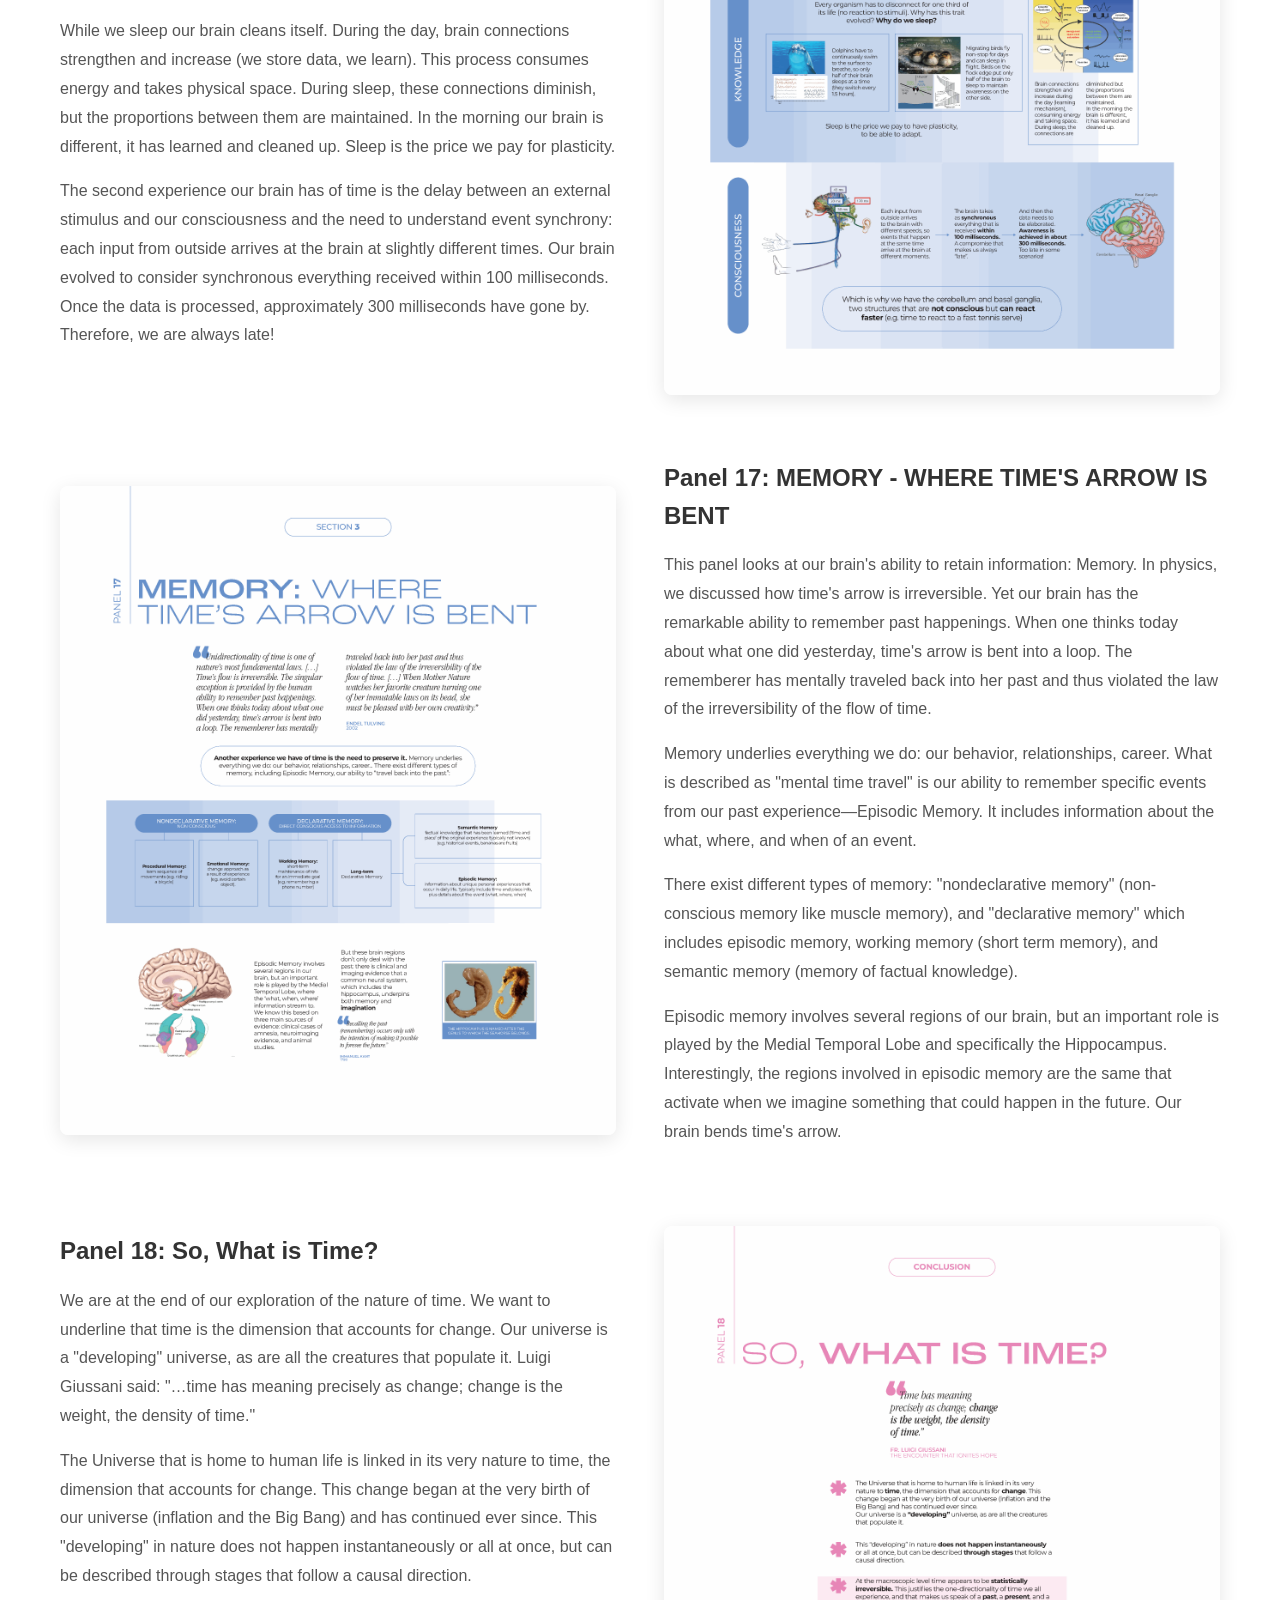
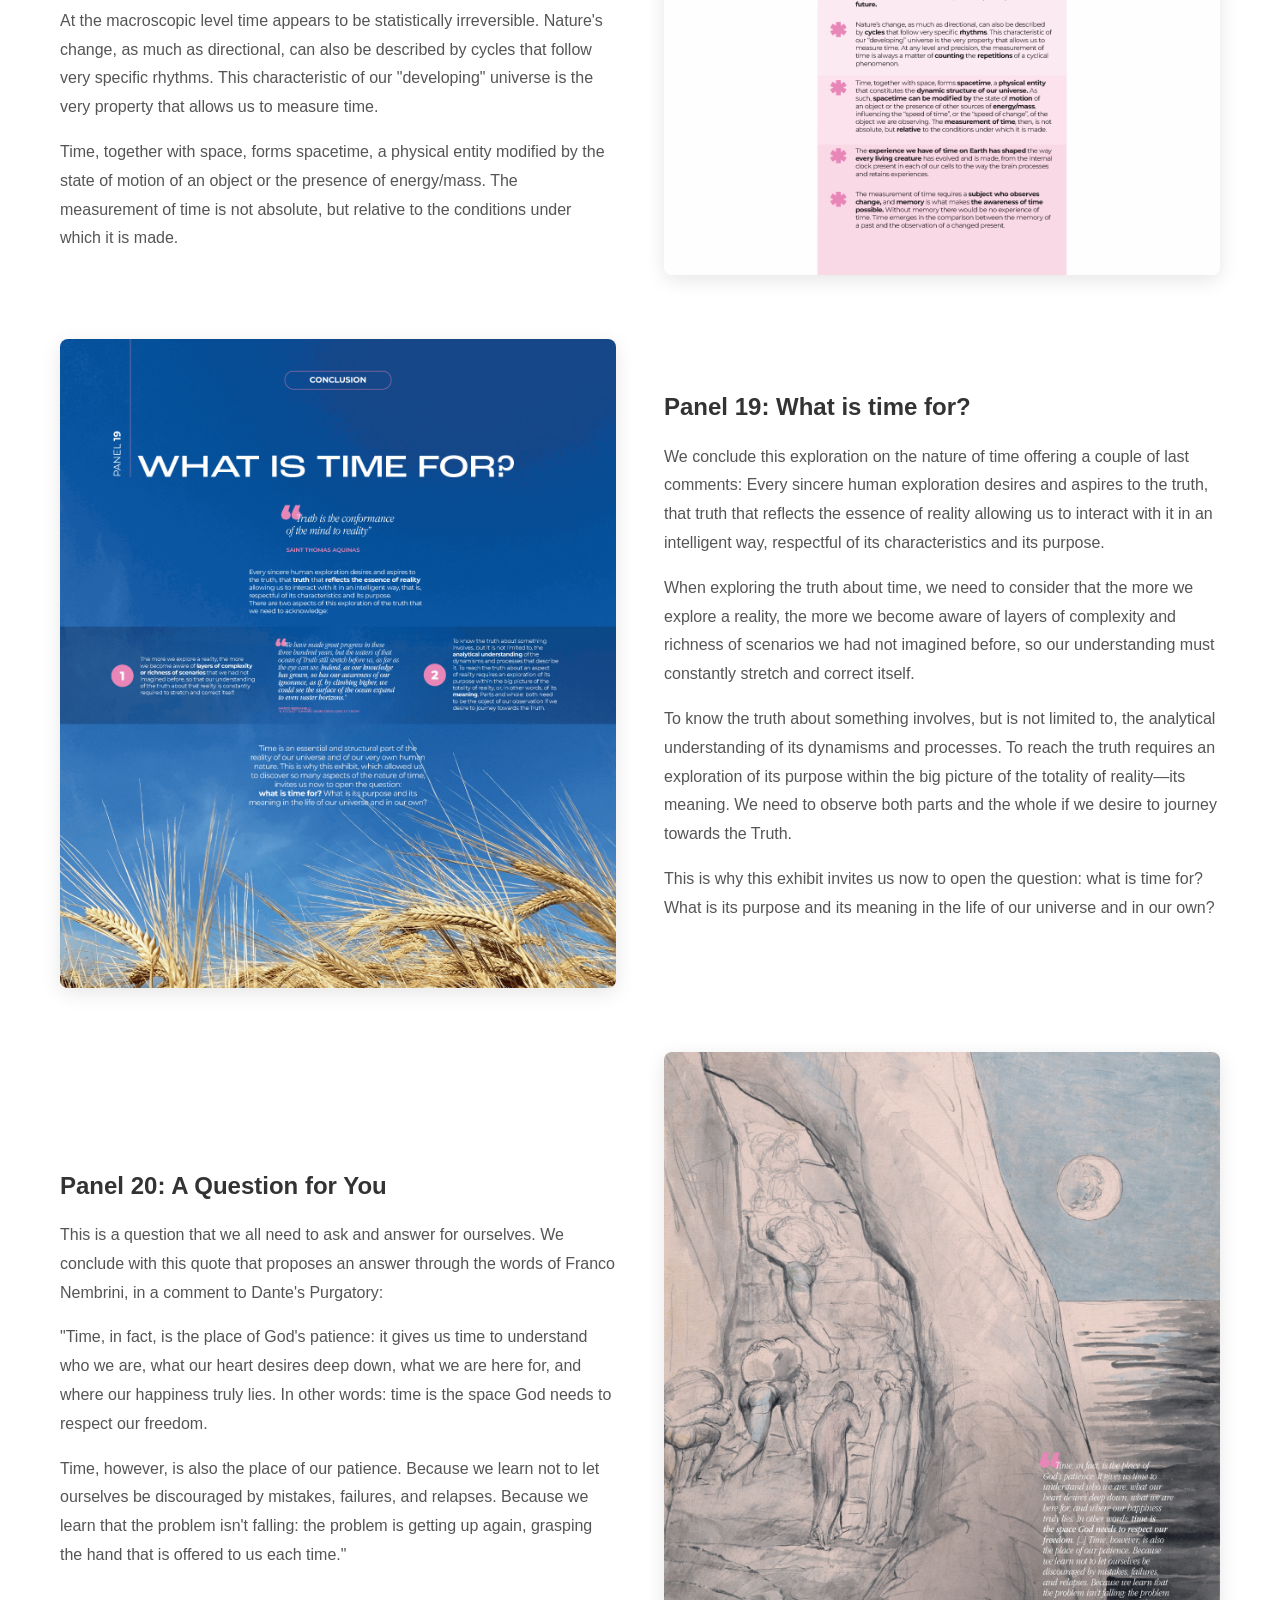
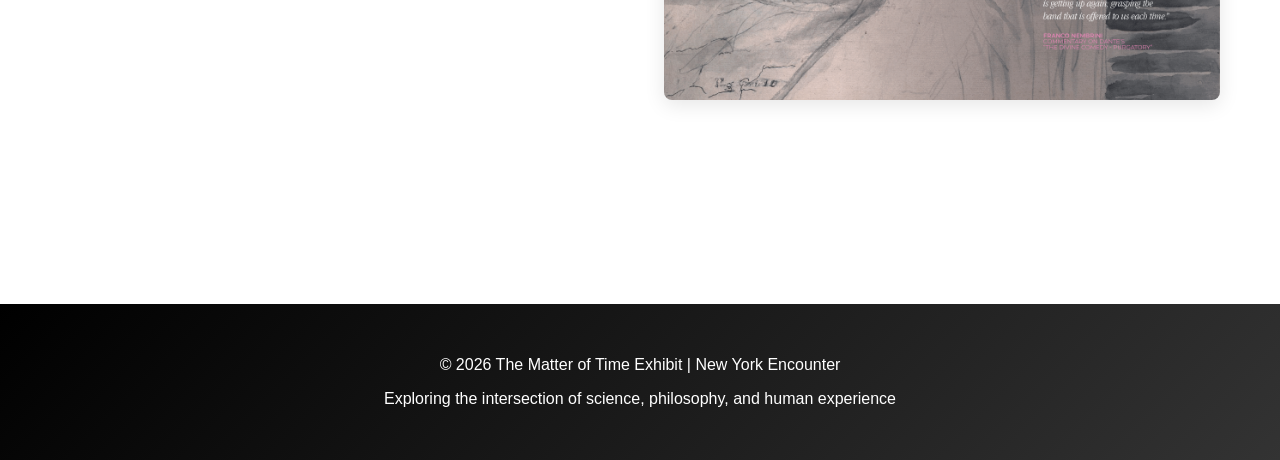
==== commit f55de774: "update" ====
--- a/panels.html
+++ b/panels.html
@@ -77,8 +77,8 @@
                 <div class="panel-content">
                     <h2>Panel 5: From the Circle to the Arrow of Time</h2>
                     <p>Many ancient civilizations—such as the Greeks, Mayans, and Hindus—viewed time as a cyclical phenomenon where the universe repeats in endless loops of birth, death, and rebirth. It is the Judeo-Christian tradition that introduced a linear conception of history. St. Augustine was the one that formally argued in the 4th century that also time has a beginning at the moment of Creation.</p>
-                    <p>Stephen Hawking expressed this: "The concept of time has no meaning before the beginning of the universe. This was first pointed out by St. Augustine. When asked: What did God do before he created the universe? Augustine didn't reply: He was preparing Hell for people who asked such questions. Instead, he said that time was a property of the universe that God created, and that time did not exist before the beginning of the universe."</p>
-                    <p>Time has a beginning, a middle point and possibly an end. Today most of the world uses the birth of Christ as the year zero. We also see Luigi Giussani's representation of the arrow of time, the history indicated by the horizontal line, and the religions as diagonal arrows attempting to reach the mystery outside time.</p>
+                    <p>Stephen Hawking described in an interesting way St. Augustine contribution: "The concept of time has no meaning before the beginning of the universe. This was first pointed out by St. Augustine. When asked: What did God do before he created the universe? Augustine didn't reply: He was preparing Hell for people who asked such questions. Instead, he said that time was a property of the universe that God created, and that time did not exist before the beginning of the universe."</p>
+                    <p>Time has a beginning, a middle point and possibly an end. Today most of the world uses the birth of Christ as the year zero. We also see Luigi Giussani's representation of the arrow of time, the history indicated by the horizontal line, and the religions as diagonal arrows attempting to reach the mystery outside time. And the vertical line, exceptional event when the mystery decided to enter time.</p>
                 </div>
             </div>
 
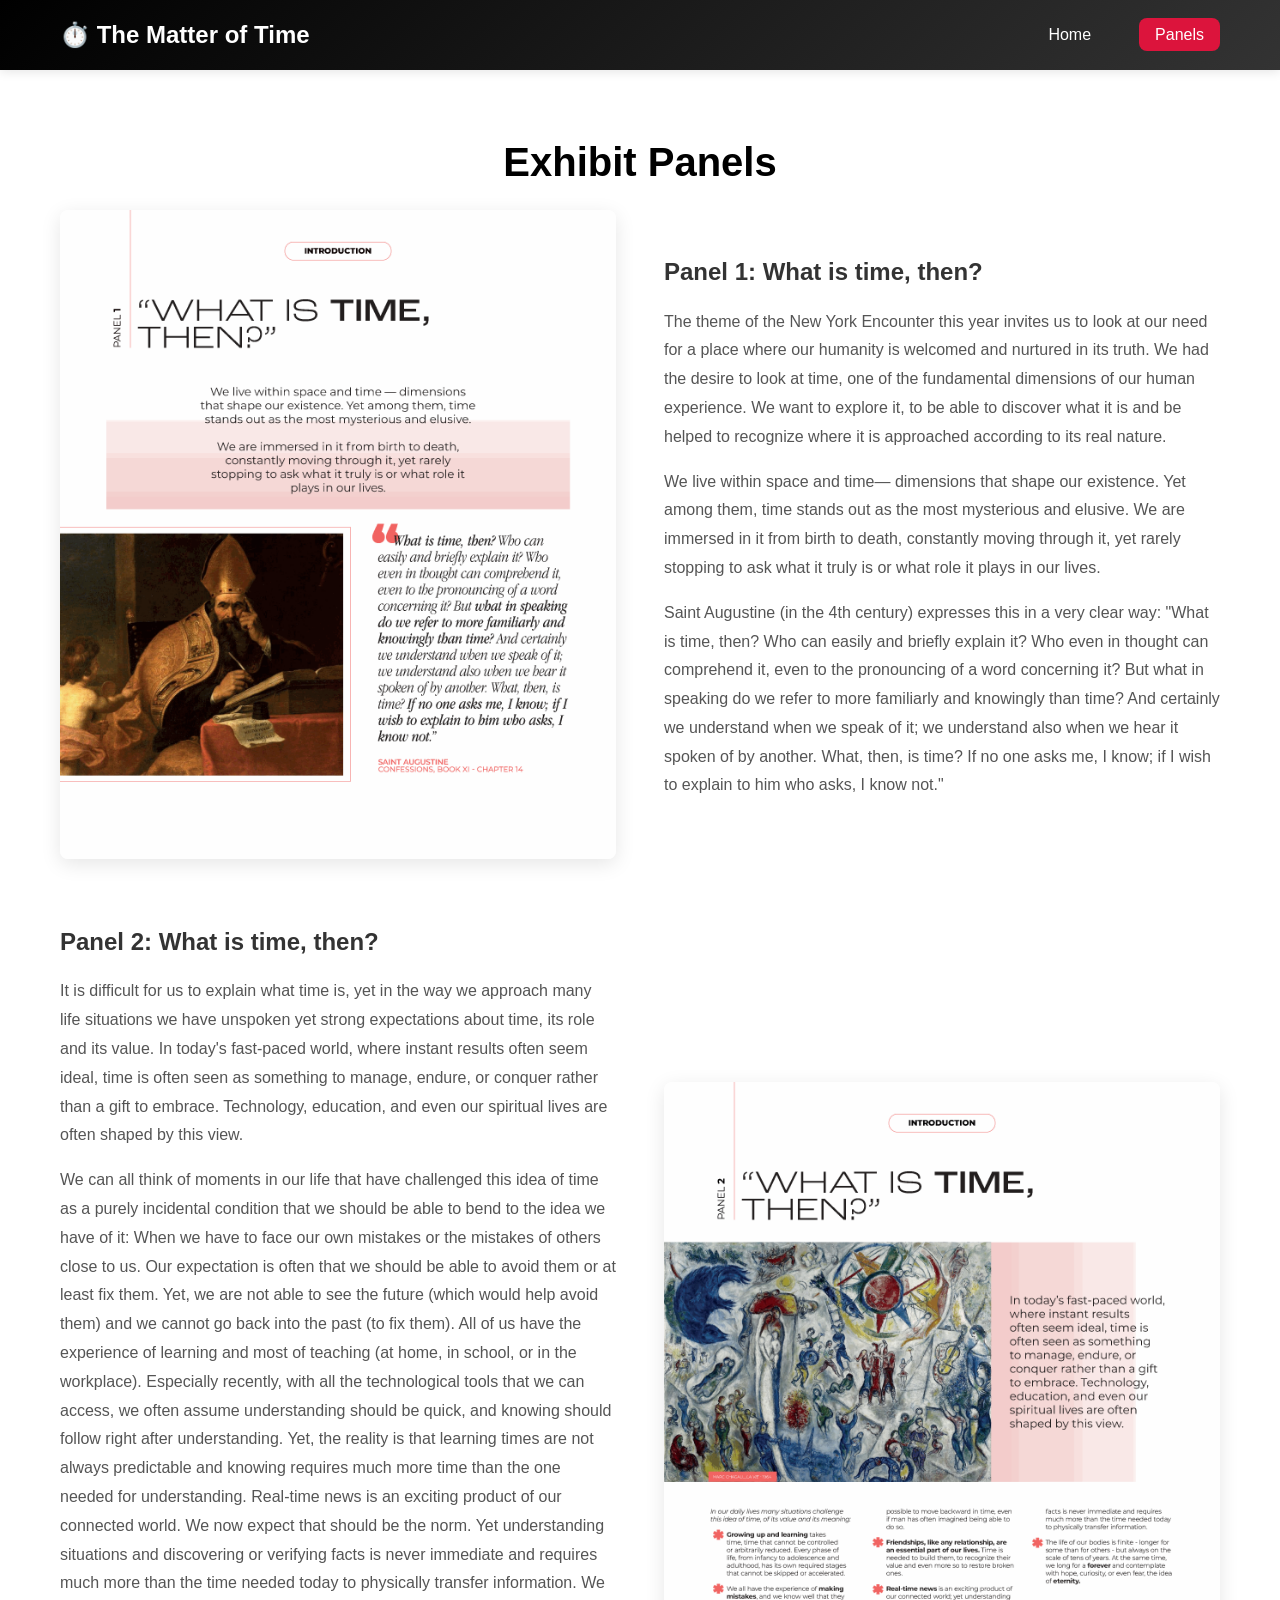
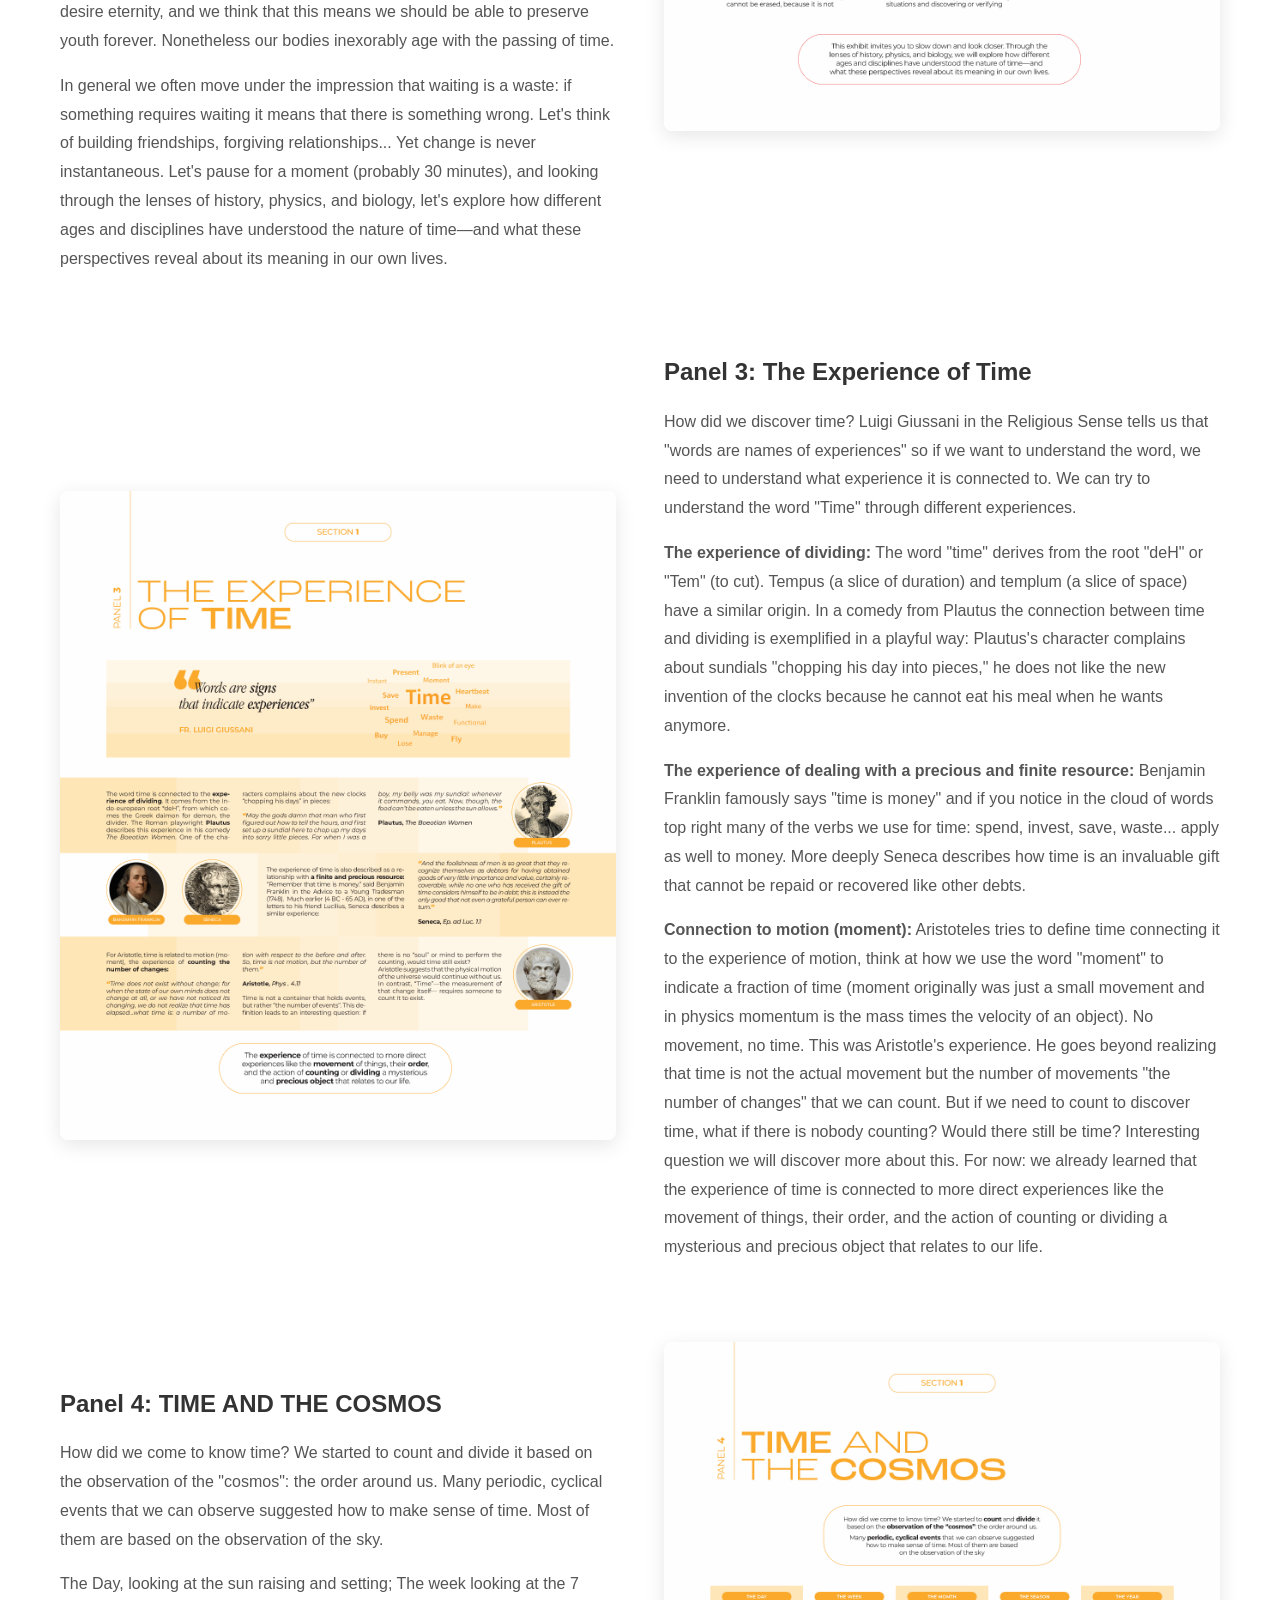
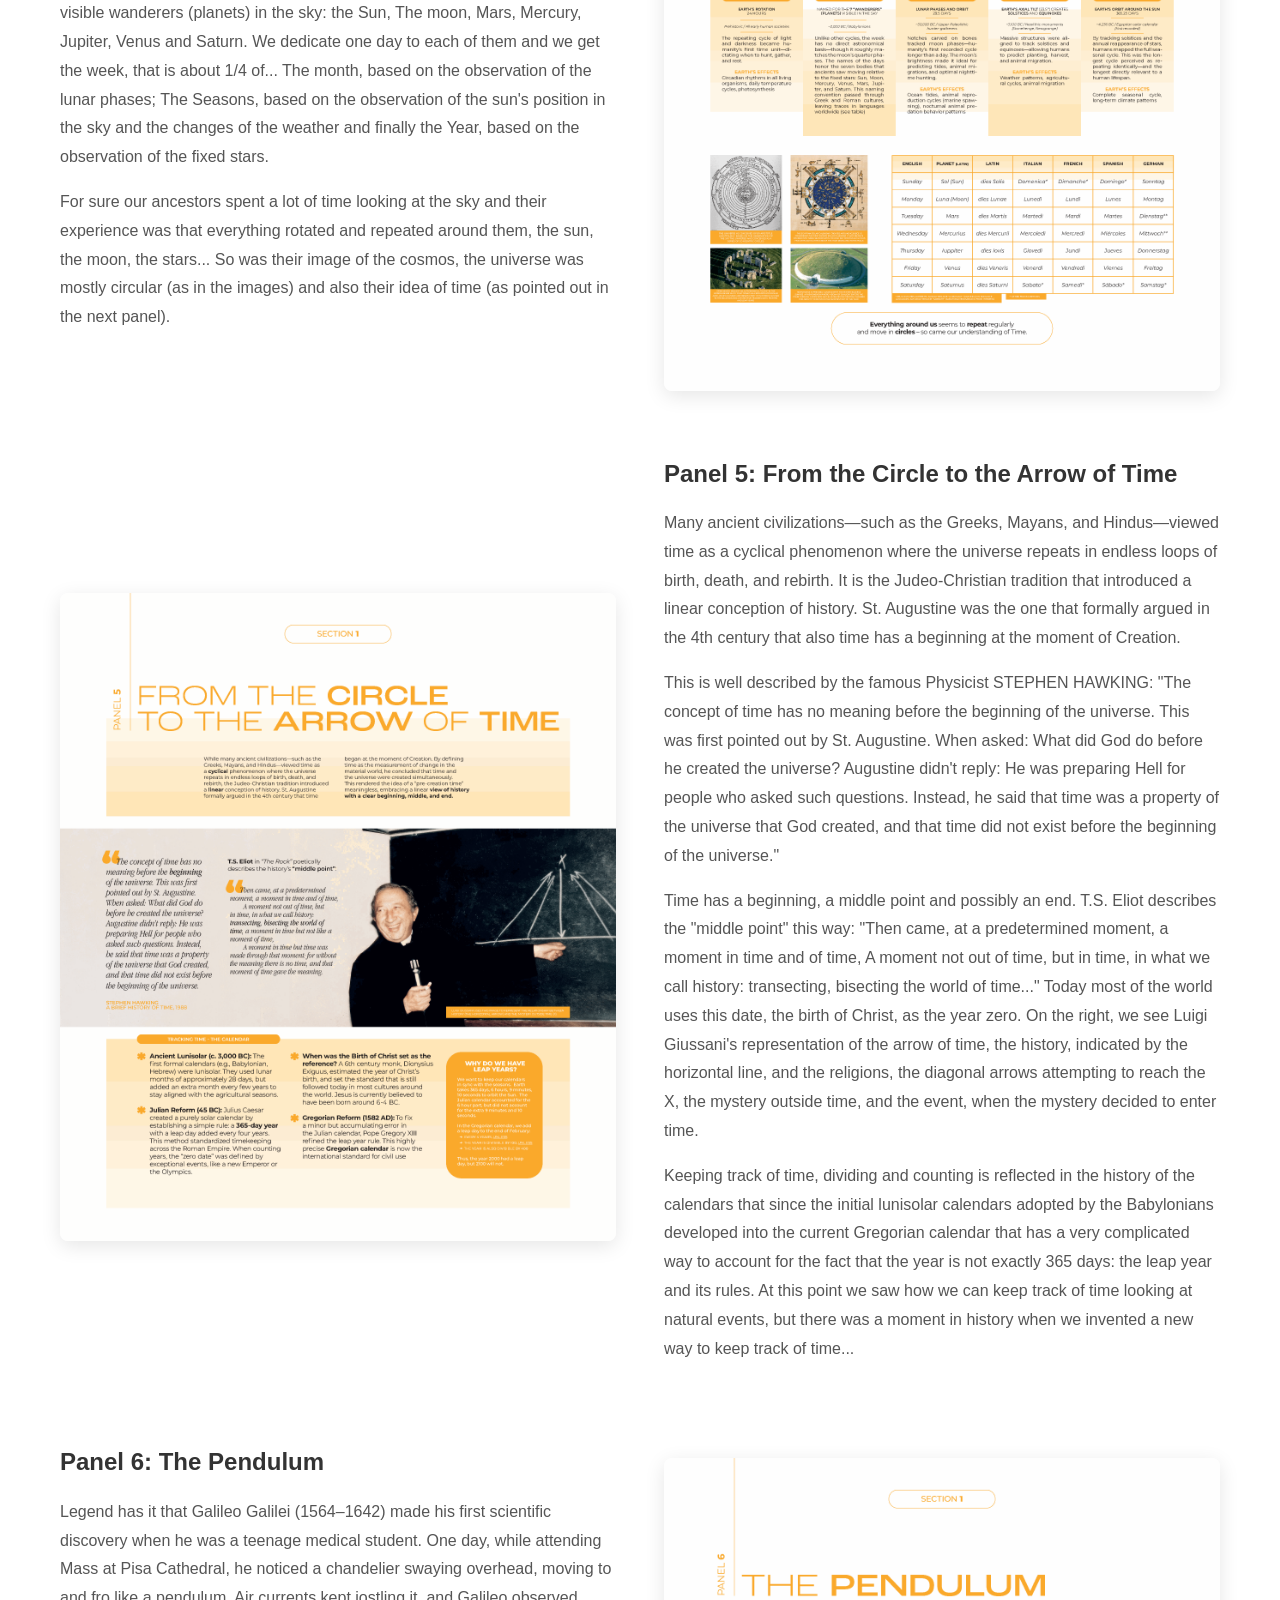
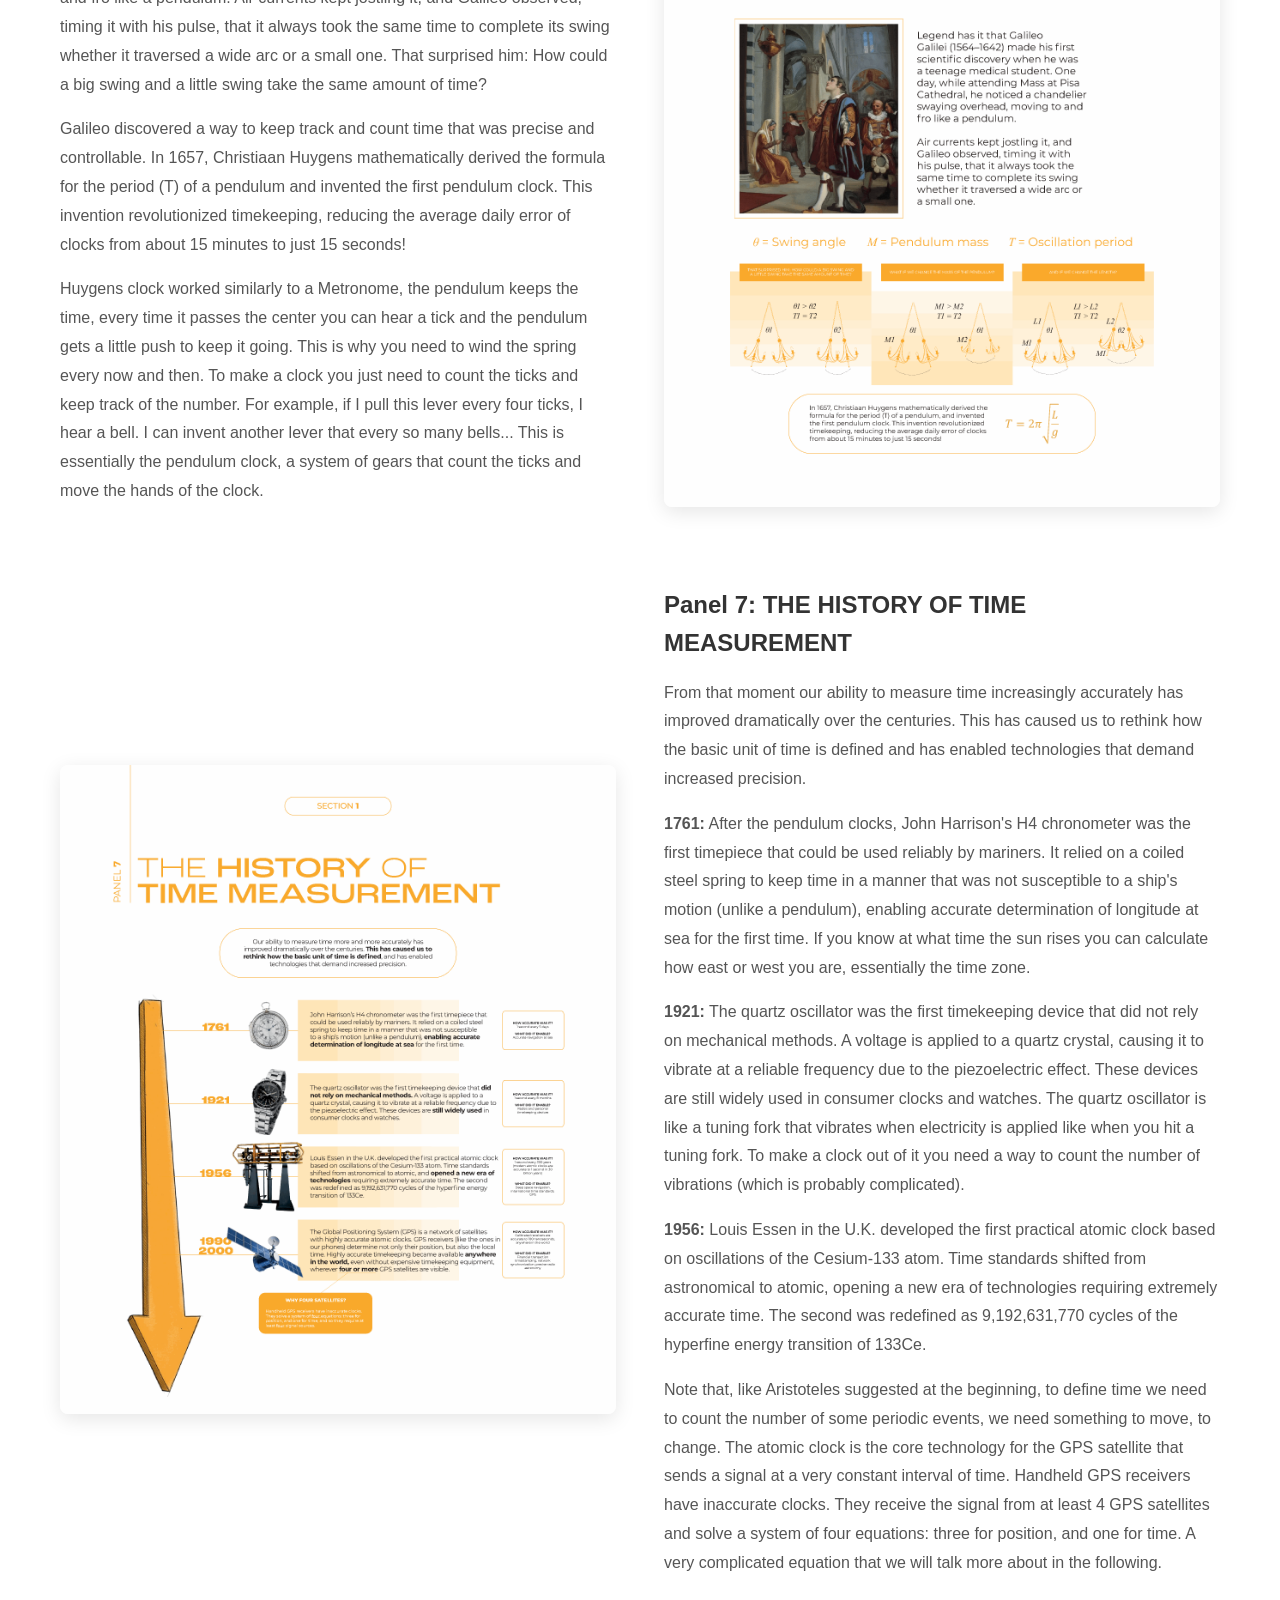
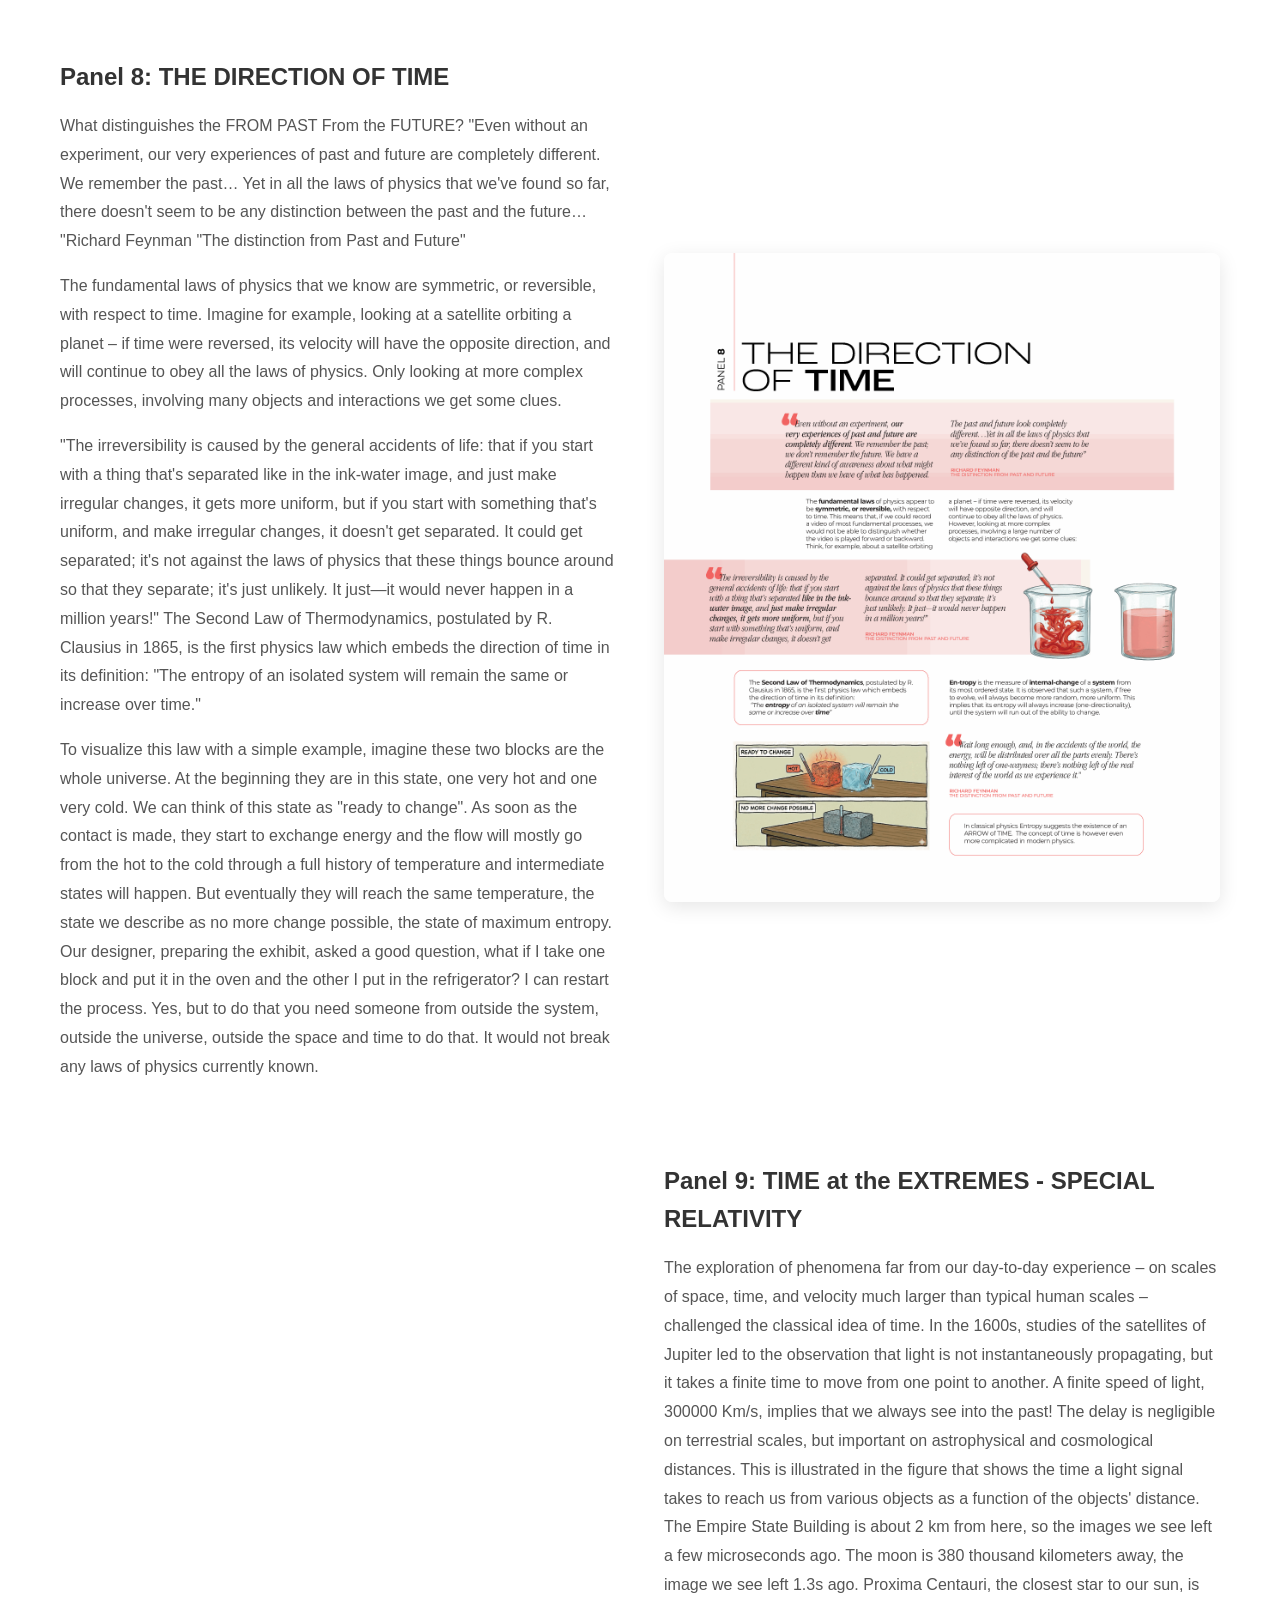
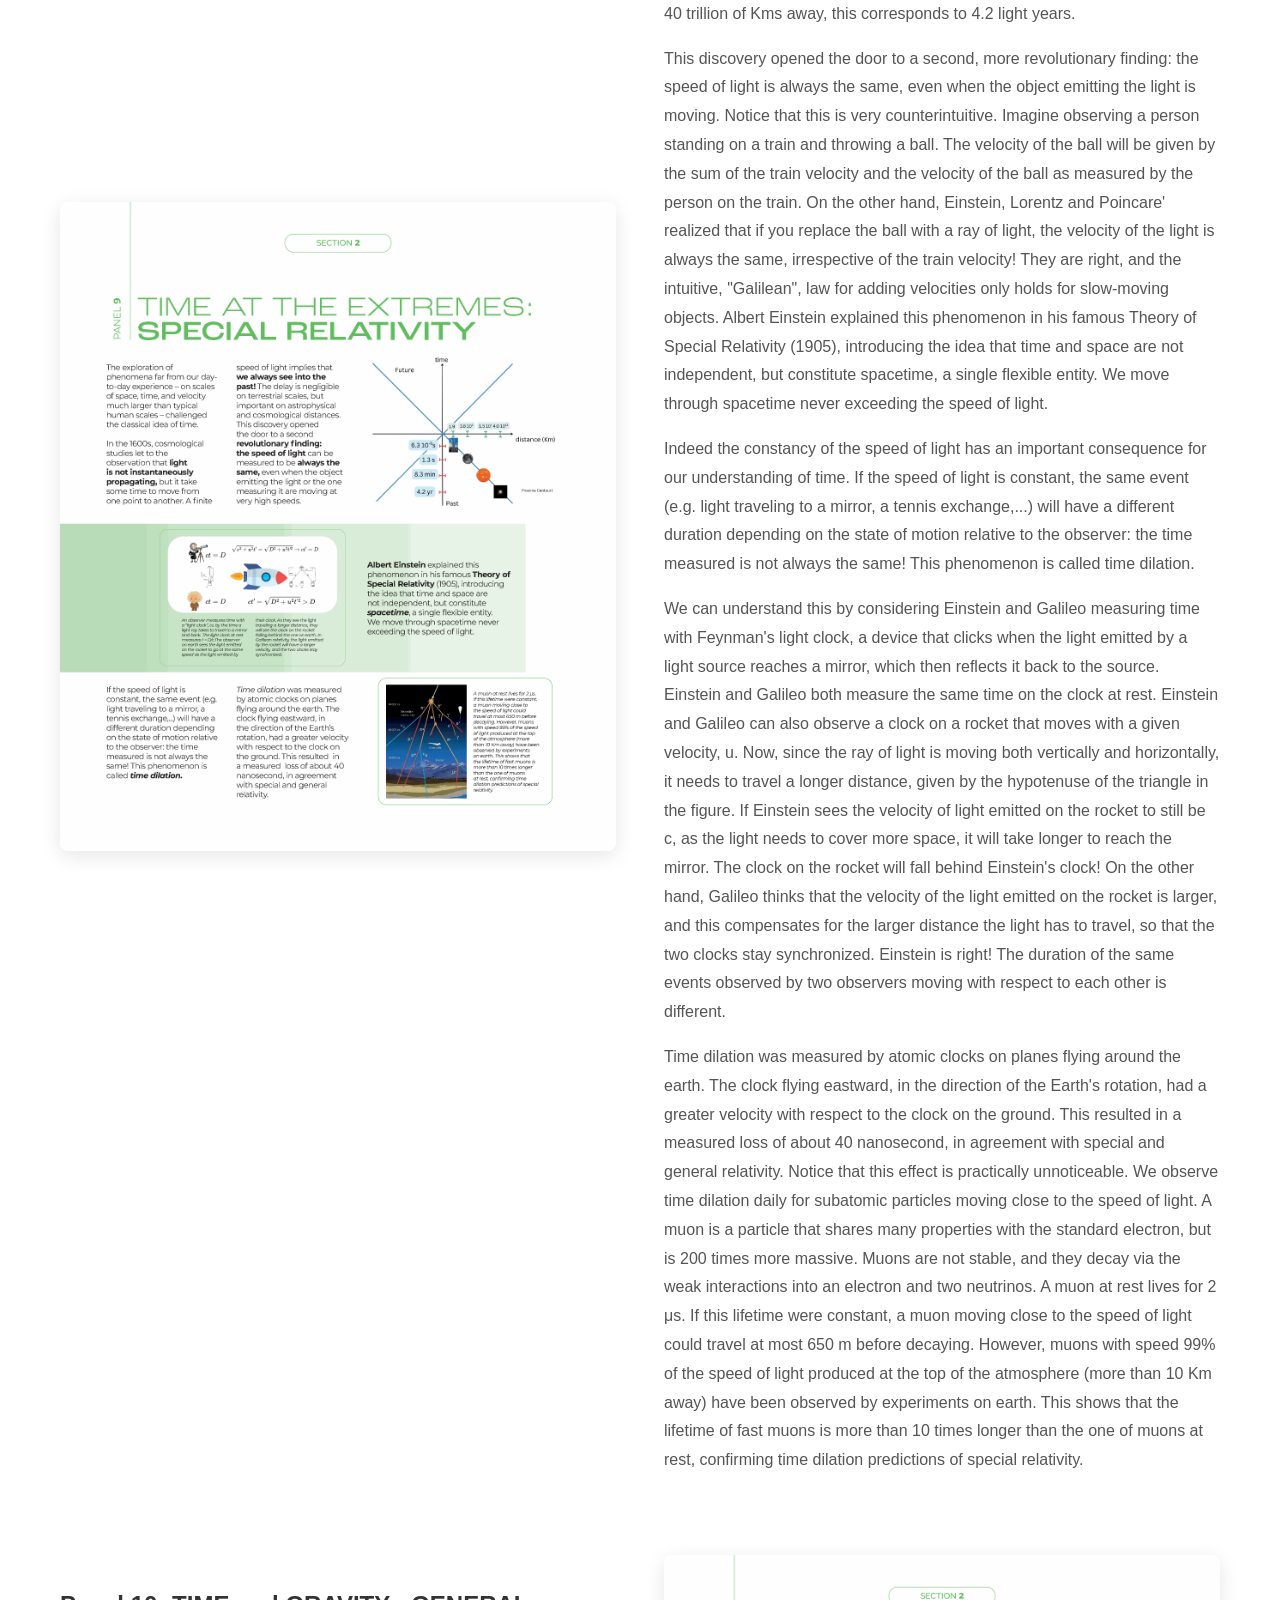
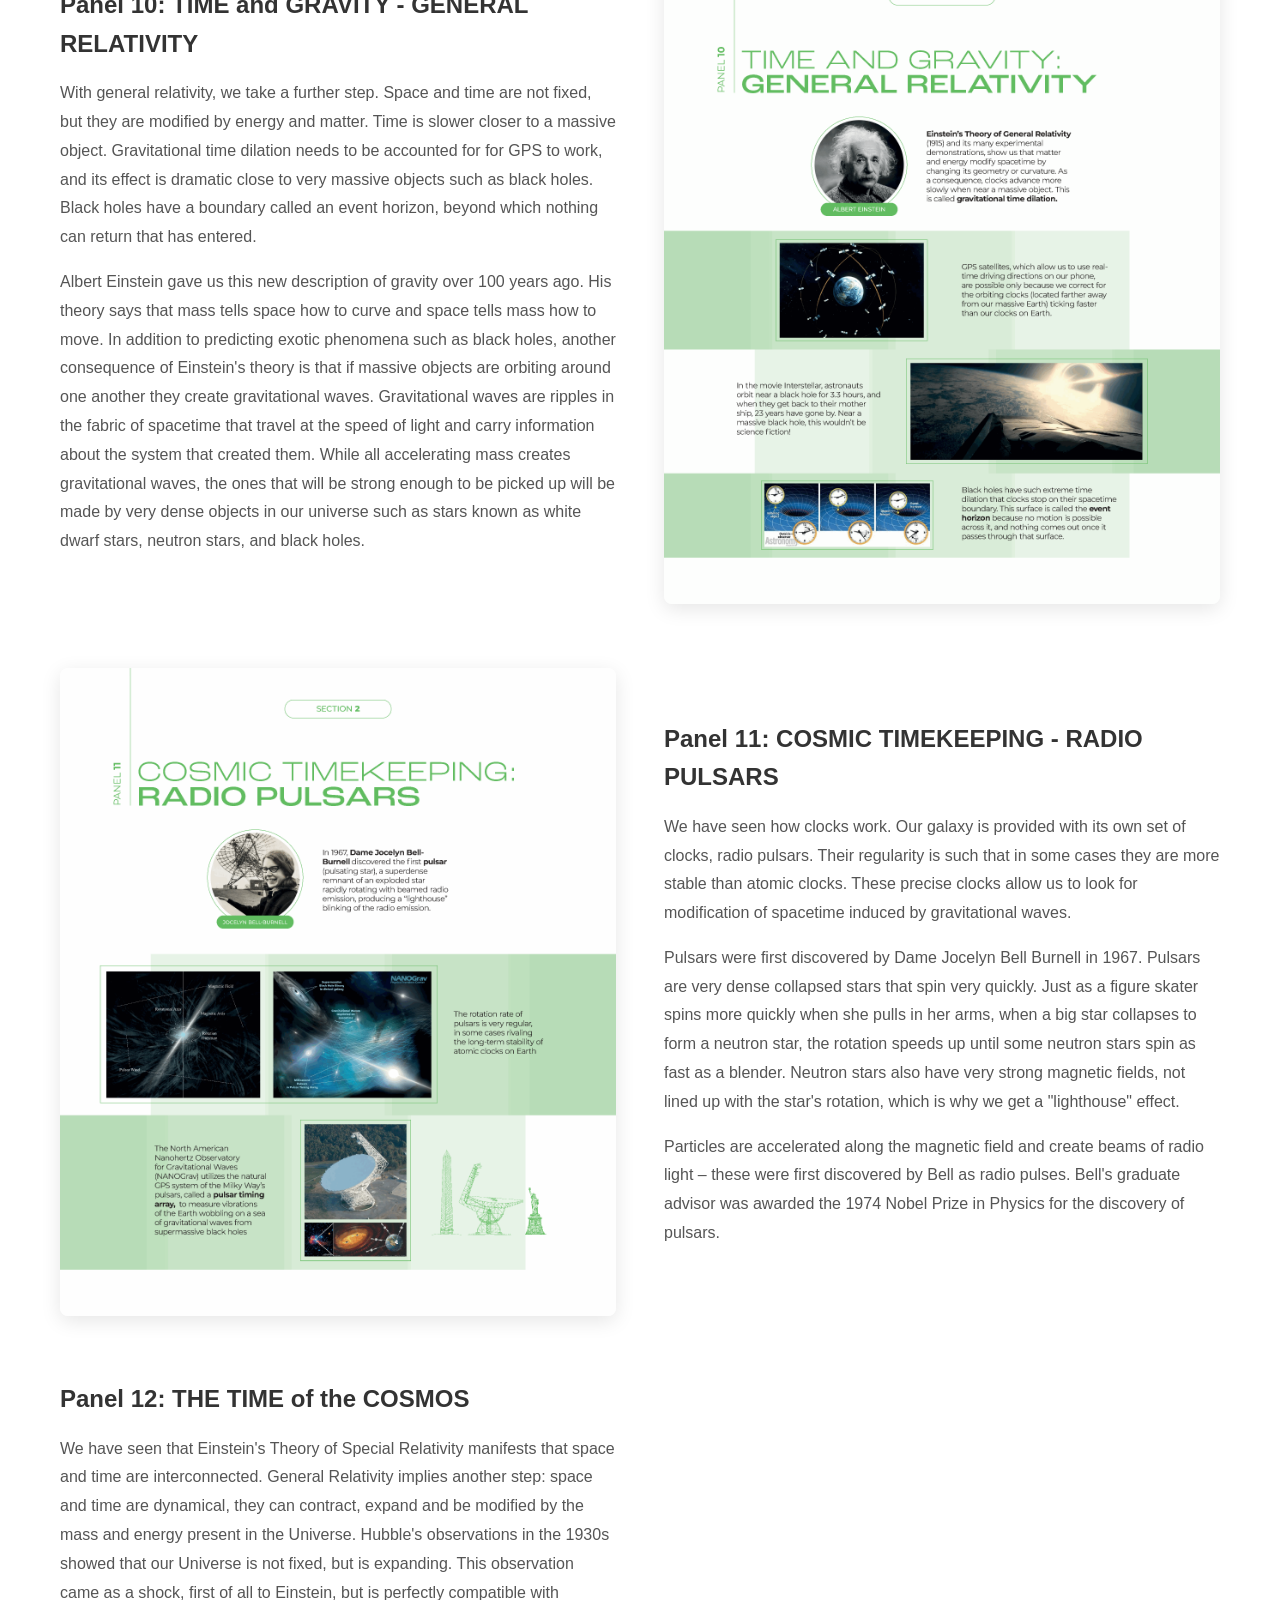
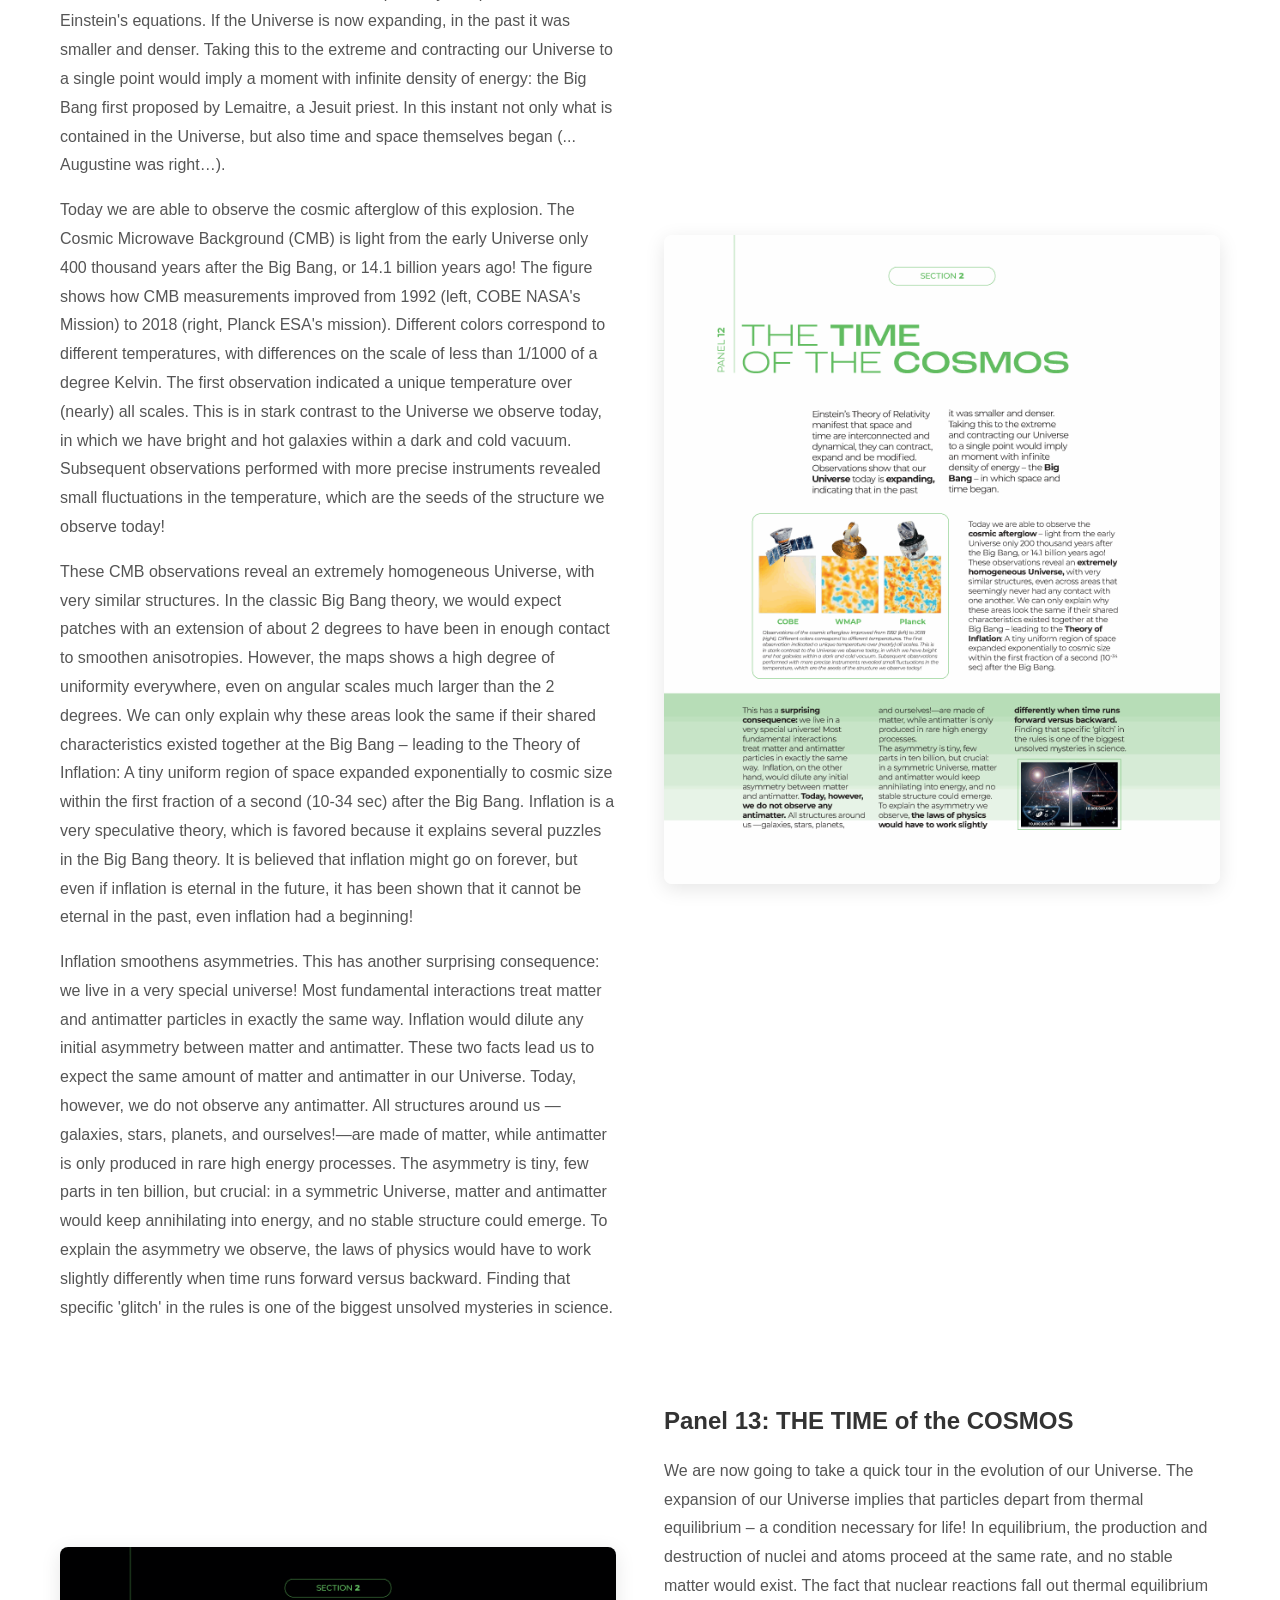
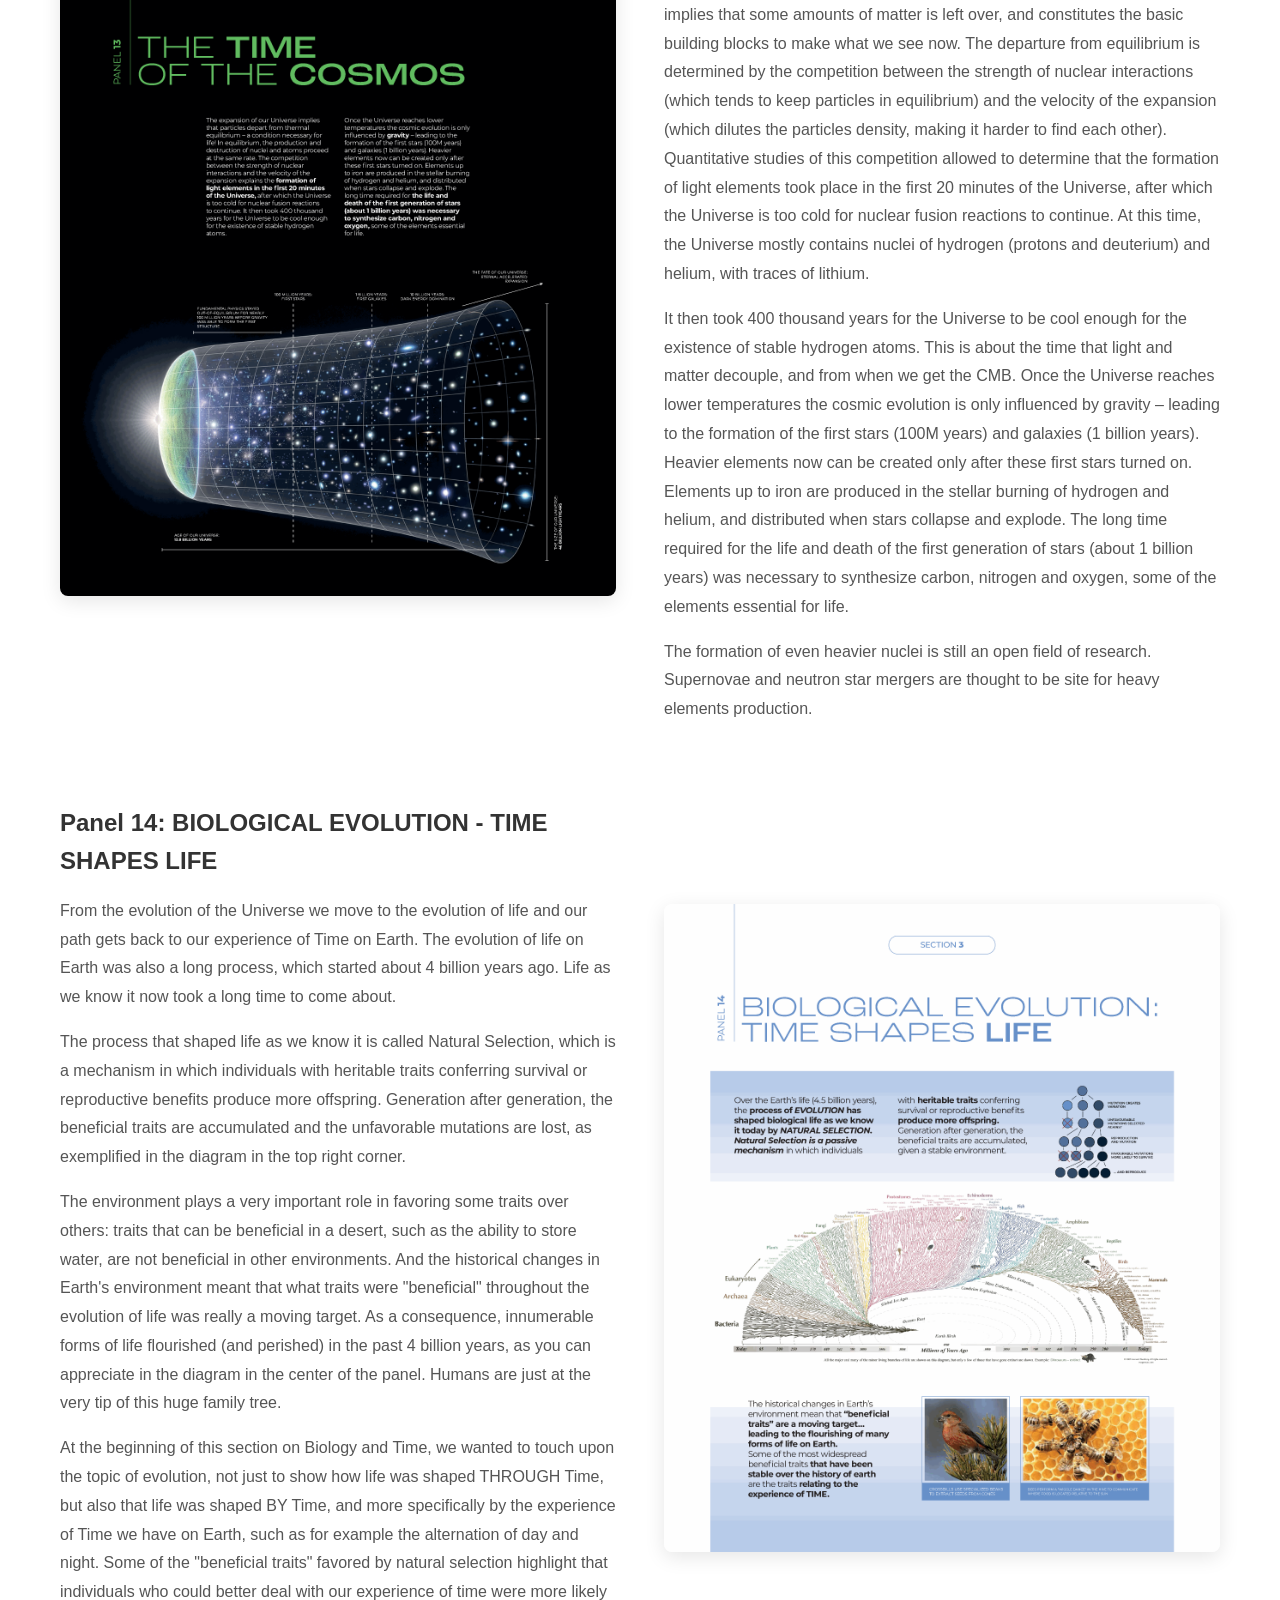
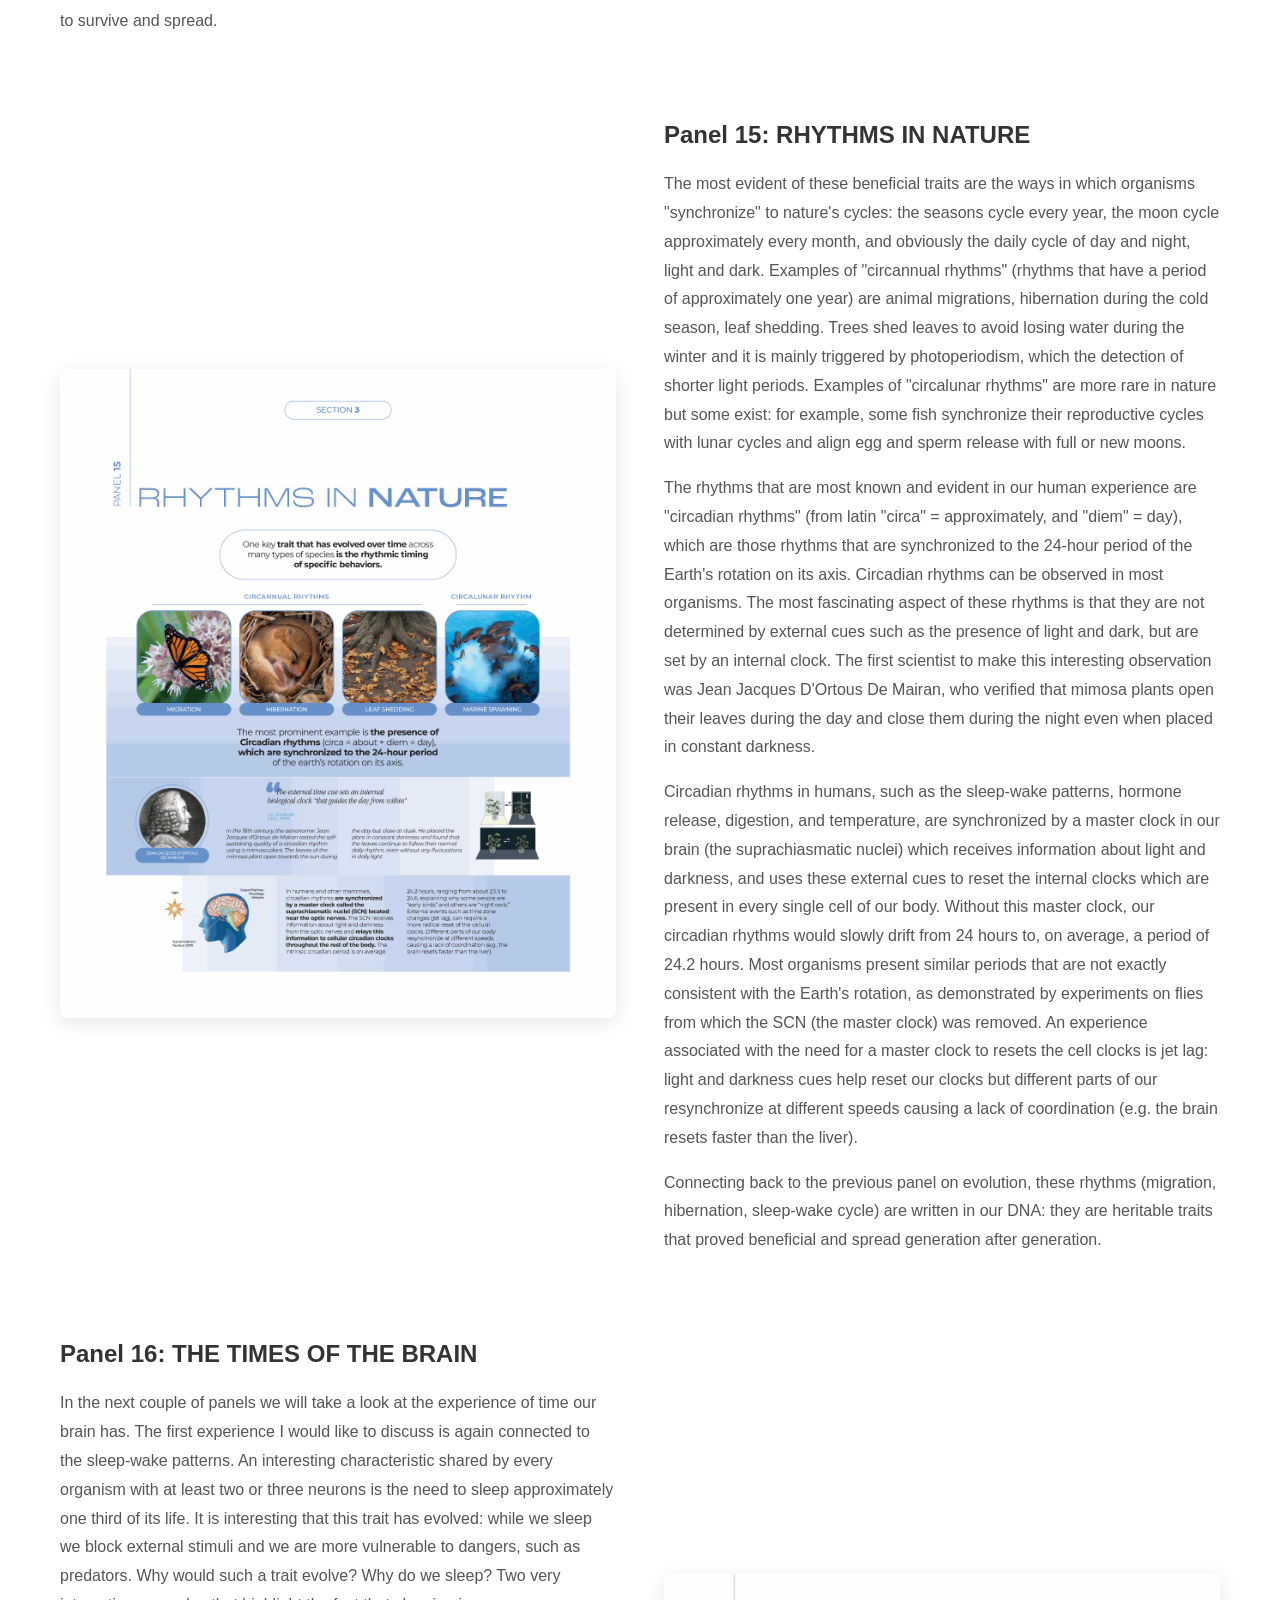
==== commit d95d5f87: "Update panels.html narration from Time Exhibit Overview and add link to README" ====
--- a/panels.html
+++ b/panels.html
@@ -39,9 +39,9 @@
                 </div>
                 <div class="panel-content">
                     <h2>Panel 2: What is time, then?</h2>
-                    <p>It is difficult for us to explain what time is, yet in the way we approach many life situations we have unspoken yet strong expectations about time, its role and its value. In today's fast-paced world, where instant results often seem ideal, time is often seen as something to manage, endure, or conquer rather than a gift to embrace.</p>
-                    <p>We can all think of moments in our life that have challenged this idea of time as a purely incidental condition that we should be able to bend to the idea we have of it: when we have to face our own mistakes or the mistakes of others close to us; the experience of learning where understanding and knowing require more time than we expect; real-time news where understanding situations requires much more than the time needed to physically transfer information; we desire eternity thinking we should preserve youth forever, yet our bodies age with the passing of time.</p>
-                    <p>In general we often move under the impression that waiting is a waste. Let's pose for a moment and explore how different ages and disciplines have understood the nature of time—and what these perspectives reveal about its meaning in our own lives.</p>
+                    <p>It is difficult for us to explain what time is, yet in the way we approach many life situations we have unspoken yet strong expectations about time, its role and its value. In today's fast-paced world, where instant results often seem ideal, time is often seen as something to manage, endure, or conquer rather than a gift to embrace. Technology, education, and even our spiritual lives are often shaped by this view.</p>
+                    <p>We can all think of moments in our life that have challenged this idea of time as a purely incidental condition that we should be able to bend to the idea we have of it: When we have to face our own mistakes or the mistakes of others close to us. Our expectation is often that we should be able to avoid them or at least fix them. Yet, we are not able to see the future (which would help avoid them) and we cannot go back into the past (to fix them). All of us have the experience of learning and most of teaching (at home, in school, or in the workplace). Especially recently, with all the technological tools that we can access, we often assume understanding should be quick, and knowing should follow right after understanding. Yet, the reality is that learning times are not always predictable and knowing requires much more time than the one needed for understanding. Real-time news is an exciting product of our connected world. We now expect that should be the norm. Yet understanding situations and discovering or verifying facts is never immediate and requires much more than the time needed today to physically transfer information. We desire eternity, and we think that this means we should be able to preserve youth forever. Nonetheless our bodies inexorably age with the passing of time.</p>
+                    <p>In general we often move under the impression that waiting is a waste: if something requires waiting it means that there is something wrong. Let's think of building friendships, forgiving relationships... Yet change is never instantaneous. Let's pause for a moment (probably 30 minutes), and looking through the lenses of history, physics, and biology, let's explore how different ages and disciplines have understood the nature of time—and what these perspectives reveal about its meaning in our own lives.</p>
                 </div>
             </div>
 
@@ -51,10 +51,10 @@
                 </div>
                 <div class="panel-content">
                     <h2>Panel 3: The Experience of Time</h2>
-                    <p>How did we discover time? We want to understand what experience the word "time" is connected to. Here we list three different experiences the word time is connected to:</p>
-                    <p><strong>The experience of dividing:</strong> The word "time" derives from the root "deH" or "Tem" (to cut). We cannot eat our meal when we want anymore due to time's divisions.</p>
-                    <p><strong>The experience of dealing with a precious and finite resource:</strong> Benjamin Franklin famously says "time is money" and the verbs we use for time: spend, invest, save, waste... apply as well to money. More deeply Seneca describes how time is an invaluable gift that cannot be repaid or recovered like other debts.</p>
-                    <p><strong>Connection to motion (moment):</strong> Aristoteles tries to define time connecting it to the experience of motion. Time is not the actual movement but the number of movements "the number of changes" that we can count. But if we need to count to discover time, what if there is nobody counting? Would there still be time?</p>
+                    <p>How did we discover time? Luigi Giussani in the Religious Sense tells us that "words are names of experiences" so if we want to understand the word, we need to understand what experience it is connected to. We can try to understand the word "Time" through different experiences.</p>
+                    <p><strong>The experience of dividing:</strong> The word "time" derives from the root "deH" or "Tem" (to cut). Tempus (a slice of duration) and templum (a slice of space) have a similar origin. In a comedy from Plautus the connection between time and dividing is exemplified in a playful way: Plautus's character complains about sundials "chopping his day into pieces," he does not like the new invention of the clocks because he cannot eat his meal when he wants anymore.</p>
+                    <p><strong>The experience of dealing with a precious and finite resource:</strong> Benjamin Franklin famously says "time is money" and if you notice in the cloud of words top right many of the verbs we use for time: spend, invest, save, waste... apply as well to money. More deeply Seneca describes how time is an invaluable gift that cannot be repaid or recovered like other debts.</p>
+                    <p><strong>Connection to motion (moment):</strong> Aristoteles tries to define time connecting it to the experience of motion, think at how we use the word "moment" to indicate a fraction of time (moment originally was just a small movement and in physics momentum is the mass times the velocity of an object). No movement, no time. This was Aristotle's experience. He goes beyond realizing that time is not the actual movement but the number of movements "the number of changes" that we can count. But if we need to count to discover time, what if there is nobody counting? Would there still be time? Interesting question we will discover more about this. For now: we already learned that the experience of time is connected to more direct experiences like the movement of things, their order, and the action of counting or dividing a mysterious and precious object that relates to our life.</p>
                 </div>
             </div>
 
@@ -64,9 +64,9 @@
                 </div>
                 <div class="panel-content">
                     <h2>Panel 4: TIME AND THE COSMOS</h2>
-                    <p>How did we come to know time? We started to count and divide it based on the observation of the "cosmos": the order around us. Many periodic, cyclical events that we can observe suggested how to make sense of time. Most of them are based on the observation of the sky:</p>
-                    <p>The Day, looking at the sun raising and setting; The week looking at the 7 visible wanderers (planets) in the sky; The month, based on the observation of the lunar phases; The Seasons, based on the observation of the sun's position in the sky; The year, based on the observation of the fixed stars.</p>
-                    <p>Our ancestors spent a lot of time looking at the sky and their experience was that everything rotated and repeated around them. So was their image of the cosmos—the universe was mostly circular, and also their idea of time.</p>
+                    <p>How did we come to know time? We started to count and divide it based on the observation of the "cosmos": the order around us. Many periodic, cyclical events that we can observe suggested how to make sense of time. Most of them are based on the observation of the sky.</p>
+                    <p>The Day, looking at the sun raising and setting; The week looking at the 7 visible wanderers (planets) in the sky: the Sun, The moon, Mars, Mercury, Jupiter, Venus and Saturn. We dedicate one day to each of them and we get the week, that is about 1/4 of... The month, based on the observation of the lunar phases; The Seasons, based on the observation of the sun's position in the sky and the changes of the weather and finally the Year, based on the observation of the fixed stars.</p>
+                    <p>For sure our ancestors spent a lot of time looking at the sky and their experience was that everything rotated and repeated around them, the sun, the moon, the stars... So was their image of the cosmos, the universe was mostly circular (as in the images) and also their idea of time (as pointed out in the next panel).</p>
                 </div>
             </div>
 
@@ -77,8 +77,9 @@
                 <div class="panel-content">
                     <h2>Panel 5: From the Circle to the Arrow of Time</h2>
                     <p>Many ancient civilizations—such as the Greeks, Mayans, and Hindus—viewed time as a cyclical phenomenon where the universe repeats in endless loops of birth, death, and rebirth. It is the Judeo-Christian tradition that introduced a linear conception of history. St. Augustine was the one that formally argued in the 4th century that also time has a beginning at the moment of Creation.</p>
-                    <p>Stephen Hawking described in an interesting way St. Augustine contribution: "The concept of time has no meaning before the beginning of the universe. This was first pointed out by St. Augustine. When asked: What did God do before he created the universe? Augustine didn't reply: He was preparing Hell for people who asked such questions. Instead, he said that time was a property of the universe that God created, and that time did not exist before the beginning of the universe."</p>
-                    <p>Time has a beginning, a middle point and possibly an end. Today most of the world uses the birth of Christ as the year zero. We also see Luigi Giussani's representation of the arrow of time, the history indicated by the horizontal line, and the religions as diagonal arrows attempting to reach the mystery outside time. And the vertical line, exceptional event when the mystery decided to enter time.</p>
+                    <p>This is well described by the famous Physicist STEPHEN HAWKING: "The concept of time has no meaning before the beginning of the universe. This was first pointed out by St. Augustine. When asked: What did God do before he created the universe? Augustine didn't reply: He was preparing Hell for people who asked such questions. Instead, he said that time was a property of the universe that God created, and that time did not exist before the beginning of the universe."</p>
+                    <p>Time has a beginning, a middle point and possibly an end. T.S. Eliot describes the "middle point" this way: "Then came, at a predetermined moment, a moment in time and of time, A moment not out of time, but in time, in what we call history: transecting, bisecting the world of time..." Today most of the world uses this date, the birth of Christ, as the year zero. On the right, we see Luigi Giussani's representation of the arrow of time, the history, indicated by the horizontal line, and the religions, the diagonal arrows attempting to reach the X, the mystery outside time, and the event, when the mystery decided to enter time.</p>
+                    <p>Keeping track of time, dividing and counting is reflected in the history of the calendars that since the initial lunisolar calendars adopted by the Babylonians developed into the current Gregorian calendar that has a very complicated way to account for the fact that the year is not exactly 365 days: the leap year and its rules. At this point we saw how we can keep track of time looking at natural events, but there was a moment in history when we invented a new way to keep track of time...</p>
                 </div>
             </div>
 
@@ -88,9 +89,9 @@
                 </div>
                 <div class="panel-content">
                     <h2>Panel 6: The Pendulum</h2>
-                    <p>Legend has it that Galileo Galilei (1564–1642) made his first scientific discovery when he was a teenage medical student. While attending Mass at Pisa Cathedral, he noticed a chandelier swaying overhead. He observed, timing it with his pulse, that it always took the same time to complete its swing whether it traversed a wide arc or a small one. This surprised him: How could a big swing and a little swing take the same amount of time?</p>
-                    <p>Galileo discovered a way to keep track and count time that was precise and controllable. In 1657, Christiaan Huygens mathematically derived the formula for the period of a pendulum and invented the first pendulum clock. This invention revolutionized timekeeping, reducing the average daily error of clocks from about 15 minutes to just 15 seconds!</p>
-                    <p>To make a clock you just need to count the ticks and keep track of the number. The pendulum clock is essentially a system of gears that count the ticks and move the hands of the clock.</p>
+                    <p>Legend has it that Galileo Galilei (1564–1642) made his first scientific discovery when he was a teenage medical student. One day, while attending Mass at Pisa Cathedral, he noticed a chandelier swaying overhead, moving to and fro like a pendulum. Air currents kept jostling it, and Galileo observed, timing it with his pulse, that it always took the same time to complete its swing whether it traversed a wide arc or a small one. That surprised him: How could a big swing and a little swing take the same amount of time?</p>
+                    <p>Galileo discovered a way to keep track and count time that was precise and controllable. In 1657, Christiaan Huygens mathematically derived the formula for the period (T) of a pendulum and invented the first pendulum clock. This invention revolutionized timekeeping, reducing the average daily error of clocks from about 15 minutes to just 15 seconds!</p>
+                    <p>Huygens clock worked similarly to a Metronome, the pendulum keeps the time, every time it passes the center you can hear a tick and the pendulum gets a little push to keep it going. This is why you need to wind the spring every now and then. To make a clock you just need to count the ticks and keep track of the number. For example, if I pull this lever every four ticks, I hear a bell. I can invent another lever that every so many bells... This is essentially the pendulum clock, a system of gears that count the ticks and move the hands of the clock.</p>
                 </div>
             </div>
 
@@ -100,11 +101,11 @@
                 </div>
                 <div class="panel-content">
                     <h2>Panel 7: THE HISTORY OF TIME MEASUREMENT</h2>
-                    <p>From that moment our ability to measure time increasingly accurately has improved dramatically over the centuries. This progression includes:</p>
-                    <p><strong>1761:</strong> John Harrison's H4 chronometer was the first timepiece that could be used reliably by mariners. It relied on a coiled steel spring to keep time in a manner not susceptible to a ship's motion, enabling accurate determination of longitude at sea for the first time.</p>
-                    <p><strong>1921:</strong> The quartz oscillator was the first timekeeping device that did not rely on mechanical methods. A voltage is applied to a quartz crystal, causing it to vibrate at a reliable frequency due to the piezoelectric effect.</p>
-                    <p><strong>1956:</strong> Louis Essen in the U.K. developed the first practical atomic clock based on oscillations of the Cesium-133 atom. Time standards shifted from astronomical to atomic. The second was redefined as 9,192,631,770 cycles of the hyperfine energy transition of 133Ce.</p>
-                    <p>Like Aristoteles suggested, to define time we need to count the number of some periodic events. The atomic clock is the core technology for GPS satellites that send signals at very constant intervals of time.</p>
+                    <p>From that moment our ability to measure time increasingly accurately has improved dramatically over the centuries. This has caused us to rethink how the basic unit of time is defined and has enabled technologies that demand increased precision.</p>
+                    <p><strong>1761:</strong> After the pendulum clocks, John Harrison's H4 chronometer was the first timepiece that could be used reliably by mariners. It relied on a coiled steel spring to keep time in a manner that was not susceptible to a ship's motion (unlike a pendulum), enabling accurate determination of longitude at sea for the first time. If you know at what time the sun rises you can calculate how east or west you are, essentially the time zone.</p>
+                    <p><strong>1921:</strong> The quartz oscillator was the first timekeeping device that did not rely on mechanical methods. A voltage is applied to a quartz crystal, causing it to vibrate at a reliable frequency due to the piezoelectric effect. These devices are still widely used in consumer clocks and watches. The quartz oscillator is like a tuning fork that vibrates when electricity is applied like when you hit a tuning fork. To make a clock out of it you need a way to count the number of vibrations (which is probably complicated).</p>
+                    <p><strong>1956:</strong> Louis Essen in the U.K. developed the first practical atomic clock based on oscillations of the Cesium-133 atom. Time standards shifted from astronomical to atomic, opening a new era of technologies requiring extremely accurate time. The second was redefined as 9,192,631,770 cycles of the hyperfine energy transition of 133Ce.</p>
+                    <p>Note that, like Aristoteles suggested at the beginning, to define time we need to count the number of some periodic events, we need something to move, to change. The atomic clock is the core technology for the GPS satellite that sends a signal at a very constant interval of time. Handheld GPS receivers have inaccurate clocks. They receive the signal from at least 4 GPS satellites and solve a system of four equations: three for position, and one for time. A very complicated equation that we will talk more about in the following.</p>
                 </div>
             </div>
 
@@ -114,10 +115,10 @@
                 </div>
                 <div class="panel-content">
                     <h2>Panel 8: THE DIRECTION OF TIME</h2>
-                    <p>What distinguishes the past from the future? Richard Feynman noted: "Even without an experiment, our very experiences of past and future are completely different. We remember the past… Yet in all the laws of physics that we've found so far, there doesn't seem to be any distinction between the past and the future…"</p>
-                    <p>The fundamental laws of physics are symmetric with respect to time. Only looking at more complex processes, involving many objects and interactions we get clues about the arrow of time.</p>
-                    <p>The Second Law of Thermodynamics, postulated by R. Clausius in 1865, is the first physics law which embeds the direction of time in its definition: "The entropy of an isolated system will remain the same or increase over time."</p>
-                    <p>Imagine two blocks at different temperatures. As soon as they make contact, they start to exchange energy from hot to cold. Eventually they reach the same temperature, the state of maximum entropy. Our experience tells us that this process cannot reverse itself—we never see a cold block spontaneously become hot while another becomes cold. Time has a direction.</p>
+                    <p>What distinguishes the FROM PAST From the FUTURE? "Even without an experiment, our very experiences of past and future are completely different. We remember the past… Yet in all the laws of physics that we've found so far, there doesn't seem to be any distinction between the past and the future… "Richard Feynman "The distinction from Past and Future"</p>
+                    <p>The fundamental laws of physics that we know are symmetric, or reversible, with respect to time. Imagine for example, looking at a satellite orbiting a planet – if time were reversed, its velocity will have the opposite direction, and will continue to obey all the laws of physics. Only looking at more complex processes, involving many objects and interactions we get some clues.</p>
+                    <p>"The irreversibility is caused by the general accidents of life: that if you start with a thing that's separated like in the ink-water image, and just make irregular changes, it gets more uniform, but if you start with something that's uniform, and make irregular changes, it doesn't get separated. It could get separated; it's not against the laws of physics that these things bounce around so that they separate; it's just unlikely. It just—it would never happen in a million years!" The Second Law of Thermodynamics, postulated by R. Clausius in 1865, is the first physics law which embeds the direction of time in its definition: "The entropy of an isolated system will remain the same or increase over time."</p>
+                    <p>To visualize this law with a simple example, imagine these two blocks are the whole universe. At the beginning they are in this state, one very hot and one very cold. We can think of this state as "ready to change". As soon as the contact is made, they start to exchange energy and the flow will mostly go from the hot to the cold through a full history of temperature and intermediate states will happen. But eventually they will reach the same temperature, the state we describe as no more change possible, the state of maximum entropy. Our designer, preparing the exhibit, asked a good question, what if I take one block and put it in the oven and the other I put in the refrigerator? I can restart the process. Yes, but to do that you need someone from outside the system, outside the universe, outside the space and time to do that. It would not break any laws of physics currently known.</p>
                 </div>
             </div>
 
@@ -127,10 +128,11 @@
                 </div>
                 <div class="panel-content">
                     <h2>Panel 9: TIME at the EXTREMES - SPECIAL RELATIVITY</h2>
-                    <p>The exploration of phenomena far from our day-to-day experience challenged the classical idea of time. A finite speed of light (300,000 km/s) implies that we always see into the past! The delay is negligible on terrestrial scales, but important on astrophysical and cosmological distances.</p>
-                    <p>Einstein discovered that the speed of light is always the same, even when the object emitting the light is moving. This is counterintuitive but true. Albert Einstein explained this phenomenon in his famous Theory of Special Relativity (1905), introducing the idea that time and space are not independent, but constitute spacetime, a single flexible entity.</p>
-                    <p>A crucial consequence: if the speed of light is constant, the same event will have a different duration depending on the state of motion relative to the observer—time dilation. An observer moving relative to a clock will measure it ticking more slowly than an observer at rest with the clock.</p>
-                    <p>Time dilation has been measured in atomic clocks on planes flying around the earth and is observed daily for subatomic particles like muons moving close to the speed of light.</p>
+                    <p>The exploration of phenomena far from our day-to-day experience – on scales of space, time, and velocity much larger than typical human scales – challenged the classical idea of time. In the 1600s, studies of the satellites of Jupiter led to the observation that light is not instantaneously propagating, but it takes a finite time to move from one point to another. A finite speed of light, 300000 Km/s, implies that we always see into the past! The delay is negligible on terrestrial scales, but important on astrophysical and cosmological distances. This is illustrated in the figure that shows the time a light signal takes to reach us from various objects as a function of the objects' distance. The Empire State Building is about 2 km from here, so the images we see left a few microseconds ago. The moon is 380 thousand kilometers away, the image we see left 1.3s ago. Proxima Centauri, the closest star to our sun, is 40 trillion of Kms away, this corresponds to 4.2 light years.</p>
+                    <p>This discovery opened the door to a second, more revolutionary finding: the speed of light is always the same, even when the object emitting the light is moving. Notice that this is very counterintuitive. Imagine observing a person standing on a train and throwing a ball. The velocity of the ball will be given by the sum of the train velocity and the velocity of the ball as measured by the person on the train. On the other hand, Einstein, Lorentz and Poincare' realized that if you replace the ball with a ray of light, the velocity of the light is always the same, irrespective of the train velocity! They are right, and the intuitive, "Galilean", law for adding velocities only holds for slow-moving objects. Albert Einstein explained this phenomenon in his famous Theory of Special Relativity (1905), introducing the idea that time and space are not independent, but constitute spacetime, a single flexible entity. We move through spacetime never exceeding the speed of light.</p>
+                    <p>Indeed the constancy of the speed of light has an important consequence for our understanding of time. If the speed of light is constant, the same event (e.g. light traveling to a mirror, a tennis exchange,...) will have a different duration depending on the state of motion relative to the observer: the time measured is not always the same! This phenomenon is called time dilation.</p>
+                    <p>We can understand this by considering Einstein and Galileo measuring time with Feynman's light clock, a device that clicks when the light emitted by a light source reaches a mirror, which then reflects it back to the source. Einstein and Galileo both measure the same time on the clock at rest. Einstein and Galileo can also observe a clock on a rocket that moves with a given velocity, u. Now, since the ray of light is moving both vertically and horizontally, it needs to travel a longer distance, given by the hypotenuse of the triangle in the figure. If Einstein sees the velocity of light emitted on the rocket to still be c, as the light needs to cover more space, it will take longer to reach the mirror. The clock on the rocket will fall behind Einstein's clock! On the other hand, Galileo thinks that the velocity of the light emitted on the rocket is larger, and this compensates for the larger distance the light has to travel, so that the two clocks stay synchronized. Einstein is right! The duration of the same events observed by two observers moving with respect to each other is different.</p>
+                    <p>Time dilation was measured by atomic clocks on planes flying around the earth. The clock flying eastward, in the direction of the Earth's rotation, had a greater velocity with respect to the clock on the ground. This resulted in a measured loss of about 40 nanosecond, in agreement with special and general relativity. Notice that this effect is practically unnoticeable. We observe time dilation daily for subatomic particles moving close to the speed of light. A muon is a particle that shares many properties with the standard electron, but is 200 times more massive. Muons are not stable, and they decay via the weak interactions into an electron and two neutrinos. A muon at rest lives for 2 μs. If this lifetime were constant, a muon moving close to the speed of light could travel at most 650 m before decaying. However, muons with speed 99% of the speed of light produced at the top of the atmosphere (more than 10 Km away) have been observed by experiments on earth. This shows that the lifetime of fast muons is more than 10 times longer than the one of muons at rest, confirming time dilation predictions of special relativity.</p>
                 </div>
             </div>
 
@@ -140,8 +142,8 @@
                 </div>
                 <div class="panel-content">
                     <h2>Panel 10: TIME and GRAVITY - GENERAL RELATIVITY</h2>
-                    <p>With general relativity, we take a further step. Space and time are not fixed, but they are modified by energy and matter. Time is slower closer to a massive object. Gravitational time dilation needs to be accounted for for GPS to work, and its effect is dramatic close to very massive objects such as black holes.</p>
-                    <p>Albert Einstein's theory says that mass tells space how to curve and space tells mass how to move. Beyond predicting exotic phenomena such as black holes, another consequence of Einstein's theory is that if massive objects are orbiting around one another they create gravitational waves—ripples in the fabric of spacetime that travel at the speed of light and carry information about the system that created them.</p>
+                    <p>With general relativity, we take a further step. Space and time are not fixed, but they are modified by energy and matter. Time is slower closer to a massive object. Gravitational time dilation needs to be accounted for for GPS to work, and its effect is dramatic close to very massive objects such as black holes. Black holes have a boundary called an event horizon, beyond which nothing can return that has entered.</p>
+                    <p>Albert Einstein gave us this new description of gravity over 100 years ago. His theory says that mass tells space how to curve and space tells mass how to move. In addition to predicting exotic phenomena such as black holes, another consequence of Einstein's theory is that if massive objects are orbiting around one another they create gravitational waves. Gravitational waves are ripples in the fabric of spacetime that travel at the speed of light and carry information about the system that created them. While all accelerating mass creates gravitational waves, the ones that will be strong enough to be picked up will be made by very dense objects in our universe such as stars known as white dwarf stars, neutron stars, and black holes.</p>
                 </div>
             </div>
 
@@ -151,9 +153,9 @@
                 </div>
                 <div class="panel-content">
                     <h2>Panel 11: COSMIC TIMEKEEPING - RADIO PULSARS</h2>
-                    <p>We have seen how clocks work. Our galaxy is provided with its own set of clocks—radio pulsars. Their regularity is such that in some cases they are more stable than atomic clocks. These precise clocks allow us to look for modifications of spacetime induced by gravitational waves.</p>
-                    <p>Pulsars were first discovered by Dame Jocelyn Bell Burnell in 1967. Pulsars are very dense collapsed stars that spin very quickly. Just as a figure skater spins more quickly when she pulls in her arms, when a big star collapses to form a neutron star, the rotation speeds up until some neutron stars spin as fast as a blender.</p>
-                    <p>Neutron stars also have very strong magnetic fields, not lined up with the star's rotation, which is why we get a "lighthouse" effect. Particles are accelerated along the magnetic field and create beams of radio light—these were first discovered by Bell as radio pulses.</p>
+                    <p>We have seen how clocks work. Our galaxy is provided with its own set of clocks, radio pulsars. Their regularity is such that in some cases they are more stable than atomic clocks. These precise clocks allow us to look for modification of spacetime induced by gravitational waves.</p>
+                    <p>Pulsars were first discovered by Dame Jocelyn Bell Burnell in 1967. Pulsars are very dense collapsed stars that spin very quickly. Just as a figure skater spins more quickly when she pulls in her arms, when a big star collapses to form a neutron star, the rotation speeds up until some neutron stars spin as fast as a blender. Neutron stars also have very strong magnetic fields, not lined up with the star's rotation, which is why we get a "lighthouse" effect.</p>
+                    <p>Particles are accelerated along the magnetic field and create beams of radio light – these were first discovered by Bell as radio pulses. Bell's graduate advisor was awarded the 1974 Nobel Prize in Physics for the discovery of pulsars.</p>
                 </div>
             </div>
 
@@ -163,9 +165,10 @@
                 </div>
                 <div class="panel-content">
                     <h2>Panel 12: THE TIME of the COSMOS</h2>
-                    <p>We have seen that Einstein's theories manifest that space and time are interconnected and dynamical. Hubble's observations in the 1930s showed that our Universe is not fixed, but is expanding. If the Universe is now expanding, in the past it was smaller and denser. Taking this to the extreme would imply a moment with infinite density of energy: the Big Bang.</p>
-                    <p>Today we are able to observe the cosmic afterglow of this explosion—the Cosmic Microwave Background (CMB), light from the early Universe only 400 thousand years after the Big Bang, or 14.1 billion years ago! These observations reveal an extremely homogeneous Universe, which led to the Theory of Inflation: A tiny uniform region of space expanded exponentially to cosmic size within the first fraction of a second after the Big Bang.</p>
-                    <p>Inflation explains why the universe looks the same everywhere. Most fundamental interactions treat matter and antimatter identically, yet today we observe no antimatter—all structures around us are made of matter. Finding the explanation for this asymmetry is one of the biggest unsolved mysteries in science.</p>
+                    <p>We have seen that Einstein's Theory of Special Relativity manifests that space and time are interconnected. General Relativity implies another step: space and time are dynamical, they can contract, expand and be modified by the mass and energy present in the Universe. Hubble's observations in the 1930s showed that our Universe is not fixed, but is expanding. This observation came as a shock, first of all to Einstein, but is perfectly compatible with Einstein's equations. If the Universe is now expanding, in the past it was smaller and denser. Taking this to the extreme and contracting our Universe to a single point would imply a moment with infinite density of energy: the Big Bang first proposed by Lemaitre, a Jesuit priest. In this instant not only what is contained in the Universe, but also time and space themselves began (... Augustine was right…).</p>
+                    <p>Today we are able to observe the cosmic afterglow of this explosion. The Cosmic Microwave Background (CMB) is light from the early Universe only 400 thousand years after the Big Bang, or 14.1 billion years ago! The figure shows how CMB measurements improved from 1992 (left, COBE NASA's Mission) to 2018 (right, Planck ESA's mission). Different colors correspond to different temperatures, with differences on the scale of less than 1/1000 of a degree Kelvin. The first observation indicated a unique temperature over (nearly) all scales. This is in stark contrast to the Universe we observe today, in which we have bright and hot galaxies within a dark and cold vacuum. Subsequent observations performed with more precise instruments revealed small fluctuations in the temperature, which are the seeds of the structure we observe today!</p>
+                    <p>These CMB observations reveal an extremely homogeneous Universe, with very similar structures. In the classic Big Bang theory, we would expect patches with an extension of about 2 degrees to have been in enough contact to smoothen anisotropies. However, the maps shows a high degree of uniformity everywhere, even on angular scales much larger than the 2 degrees. We can only explain why these areas look the same if their shared characteristics existed together at the Big Bang – leading to the Theory of Inflation: A tiny uniform region of space expanded exponentially to cosmic size within the first fraction of a second (10-34 sec) after the Big Bang. Inflation is a very speculative theory, which is favored because it explains several puzzles in the Big Bang theory. It is believed that inflation might go on forever, but even if inflation is eternal in the future, it has been shown that it cannot be eternal in the past, even inflation had a beginning!</p>
+                    <p>Inflation smoothens asymmetries. This has another surprising consequence: we live in a very special universe! Most fundamental interactions treat matter and antimatter particles in exactly the same way. Inflation would dilute any initial asymmetry between matter and antimatter. These two facts lead us to expect the same amount of matter and antimatter in our Universe. Today, however, we do not observe any antimatter. All structures around us —galaxies, stars, planets, and ourselves!—are made of matter, while antimatter is only produced in rare high energy processes. The asymmetry is tiny, few parts in ten billion, but crucial: in a symmetric Universe, matter and antimatter would keep annihilating into energy, and no stable structure could emerge. To explain the asymmetry we observe, the laws of physics would have to work slightly differently when time runs forward versus backward. Finding that specific 'glitch' in the rules is one of the biggest unsolved mysteries in science.</p>
                 </div>
             </div>
 
@@ -175,9 +178,9 @@
                 </div>
                 <div class="panel-content">
                     <h2>Panel 13: THE TIME of the COSMOS</h2>
-                    <p>The expansion of our Universe implies that particles depart from thermal equilibrium—a condition necessary for life! The formation of light elements took place in the first 20 minutes of the Universe. At this time, the Universe mostly contains nuclei of hydrogen and helium.</p>
-                    <p>It then took 400 thousand years for the Universe to be cool enough for the existence of stable hydrogen atoms. This is about the time that light and matter decouple, the time of the CMB. Once the Universe reaches lower temperatures the cosmic evolution is only influenced by gravity—leading to the formation of the first stars (100 million years) and galaxies (1 billion years).</p>
-                    <p>Heavier elements can be created only after the first stars turned on. The long time required for the life and death of the first generation of stars (about 1 billion years) was necessary to synthesize carbon, nitrogen and oxygen, some of the elements essential for life.</p>
+                    <p>We are now going to take a quick tour in the evolution of our Universe. The expansion of our Universe implies that particles depart from thermal equilibrium – a condition necessary for life! In equilibrium, the production and destruction of nuclei and atoms proceed at the same rate, and no stable matter would exist. The fact that nuclear reactions fall out thermal equilibrium implies that some amounts of matter is left over, and constitutes the basic building blocks to make what we see now. The departure from equilibrium is determined by the competition between the strength of nuclear interactions (which tends to keep particles in equilibrium) and the velocity of the expansion (which dilutes the particles density, making it harder to find each other). Quantitative studies of this competition allowed to determine that the formation of light elements took place in the first 20 minutes of the Universe, after which the Universe is too cold for nuclear fusion reactions to continue. At this time, the Universe mostly contains nuclei of hydrogen (protons and deuterium) and helium, with traces of lithium.</p>
+                    <p>It then took 400 thousand years for the Universe to be cool enough for the existence of stable hydrogen atoms. This is about the time that light and matter decouple, and from when we get the CMB. Once the Universe reaches lower temperatures the cosmic evolution is only influenced by gravity – leading to the formation of the first stars (100M years) and galaxies (1 billion years). Heavier elements now can be created only after these first stars turned on. Elements up to iron are produced in the stellar burning of hydrogen and helium, and distributed when stars collapse and explode. The long time required for the life and death of the first generation of stars (about 1 billion years) was necessary to synthesize carbon, nitrogen and oxygen, some of the elements essential for life.</p>
+                    <p>The formation of even heavier nuclei is still an open field of research. Supernovae and neutron star mergers are thought to be site for heavy elements production.</p>
                 </div>
             </div>
 
@@ -187,9 +190,10 @@
                 </div>
                 <div class="panel-content">
                     <h2>Panel 14: BIOLOGICAL EVOLUTION - TIME SHAPES LIFE</h2>
-                    <p>From the evolution of the Universe we move to the evolution of life. The evolution of life on Earth was also a long process, which started about 4 billion years ago. The process that shaped life as we know it is called Natural Selection, a mechanism in which individuals with heritable traits conferring survival or reproductive benefits produce more offspring.</p>
-                    <p>The environment plays a very important role in favoring some traits over others: traits that can be beneficial in a desert, such as the ability to store water, are not beneficial in other environments. What traits were "beneficial" throughout the evolution of life was a moving target. Innumerable forms of life flourished and perished in the past 4 billion years—humans are just at the very tip of this huge family tree.</p>
-                    <p>At the core of this section: life was shaped THROUGH Time, and also that life was shaped BY Time—by the experience of Time we have on Earth. Individuals who could better deal with our experience of time were more likely to survive and spread.</p>
+                    <p>From the evolution of the Universe we move to the evolution of life and our path gets back to our experience of Time on Earth. The evolution of life on Earth was also a long process, which started about 4 billion years ago. Life as we know it now took a long time to come about.</p>
+                    <p>The process that shaped life as we know it is called Natural Selection, which is a mechanism in which individuals with heritable traits conferring survival or reproductive benefits produce more offspring. Generation after generation, the beneficial traits are accumulated and the unfavorable mutations are lost, as exemplified in the diagram in the top right corner.</p>
+                    <p>The environment plays a very important role in favoring some traits over others: traits that can be beneficial in a desert, such as the ability to store water, are not beneficial in other environments. And the historical changes in Earth's environment meant that what traits were "beneficial" throughout the evolution of life was really a moving target. As a consequence, innumerable forms of life flourished (and perished) in the past 4 billion years, as you can appreciate in the diagram in the center of the panel. Humans are just at the very tip of this huge family tree.</p>
+                    <p>At the beginning of this section on Biology and Time, we wanted to touch upon the topic of evolution, not just to show how life was shaped THROUGH Time, but also that life was shaped BY Time, and more specifically by the experience of Time we have on Earth, such as for example the alternation of day and night. Some of the "beneficial traits" favored by natural selection highlight that individuals who could better deal with our experience of time were more likely to survive and spread.</p>
                 </div>
             </div>
 
@@ -199,10 +203,10 @@
                 </div>
                 <div class="panel-content">
                     <h2>Panel 15: RHYTHMS IN NATURE</h2>
-                    <p>The most evident beneficial traits are the ways in which organisms "synchronize" to nature's cycles: the seasons cycle every year, the moon cycle approximately every month, and obviously the daily cycle of day and night, light and dark.</p>
-                    <p>Examples of "circannual rhythms" (rhythms with a period of approximately one year) are animal migrations, hibernation during the cold season, and leaf shedding. Examples of "circalunar rhythms" are rare in nature but some exist: some fish synchronize their reproductive cycles with lunar cycles.</p>
-                    <p>The rhythms most known and evident in our human experience are "circadian rhythms" (from latin "circa" = approximately, and "diem" = day), which are those rhythms synchronized to the 24-hour period of the Earth's rotation. The most fascinating aspect is that they are not determined by external cues such as light and dark, but are set by an internal clock. Jean Jacques D'Ortous De Mairan verified that mimosa plants open their leaves during the day and close them during the night even when placed in constant darkness.</p>
-                    <p>Circadian rhythms in humans are synchronized by a master clock in our brain (the suprachiasmatic nuclei) which receives information about light and darkness and resets the internal clocks present in every single cell of our body. These rhythms are written in our DNA: they are heritable traits that proved beneficial and spread generation after generation.</p>
+                    <p>The most evident of these beneficial traits are the ways in which organisms "synchronize" to nature's cycles: the seasons cycle every year, the moon cycle approximately every month, and obviously the daily cycle of day and night, light and dark. Examples of "circannual rhythms" (rhythms that have a period of approximately one year) are animal migrations, hibernation during the cold season, leaf shedding. Trees shed leaves to avoid losing water during the winter and it is mainly triggered by photoperiodism, which the detection of shorter light periods. Examples of "circalunar rhythms" are more rare in nature but some exist: for example, some fish synchronize their reproductive cycles with lunar cycles and align egg and sperm release with full or new moons.</p>
+                    <p>The rhythms that are most known and evident in our human experience are "circadian rhythms" (from latin "circa" = approximately, and "diem" = day), which are those rhythms that are synchronized to the 24-hour period of the Earth's rotation on its axis. Circadian rhythms can be observed in most organisms. The most fascinating aspect of these rhythms is that they are not determined by external cues such as the presence of light and dark, but are set by an internal clock. The first scientist to make this interesting observation was Jean Jacques D'Ortous De Mairan, who verified that mimosa plants open their leaves during the day and close them during the night even when placed in constant darkness.</p>
+                    <p>Circadian rhythms in humans, such as the sleep-wake patterns, hormone release, digestion, and temperature, are synchronized by a master clock in our brain (the suprachiasmatic nuclei) which receives information about light and darkness, and uses these external cues to reset the internal clocks which are present in every single cell of our body. Without this master clock, our circadian rhythms would slowly drift from 24 hours to, on average, a period of 24.2 hours. Most organisms present similar periods that are not exactly consistent with the Earth's rotation, as demonstrated by experiments on flies from which the SCN (the master clock) was removed. An experience associated with the need for a master clock to resets the cell clocks is jet lag: light and darkness cues help reset our clocks but different parts of our resynchronize at different speeds causing a lack of coordination (e.g. the brain resets faster than the liver).</p>
+                    <p>Connecting back to the previous panel on evolution, these rhythms (migration, hibernation, sleep-wake cycle) are written in our DNA: they are heritable traits that proved beneficial and spread generation after generation.</p>
                 </div>
             </div>
 
@@ -212,9 +216,10 @@
                 </div>
                 <div class="panel-content">
                     <h2>Panel 16: THE TIMES OF THE BRAIN</h2>
-                    <p>We turn now to the experience of time our brain has. A characteristic shared by every organism with at least two or three neurons is the need to sleep approximately one third of its life. Why would such a trait evolve? Interesting examples: dolphins put only half of their brain to sleep at a time to surface for breath; migrating birds can sleep while flying with just half of their brain asleep to watch for predators.</p>
-                    <p>While we sleep our brain cleans itself. During the day, brain connections strengthen and increase (we store data, we learn). This process consumes energy and takes physical space. During sleep, these connections diminish, but the proportions between them are maintained. In the morning our brain is different, it has learned and cleaned up. Sleep is the price we pay for plasticity.</p>
-                    <p>The second experience our brain has of time is the delay between an external stimulus and our consciousness and the need to understand event synchrony: each input from outside arrives at the brain at slightly different times. Our brain evolved to consider synchronous everything received within 100 milliseconds. Once the data is processed, approximately 300 milliseconds have gone by. Therefore, we are always late!</p>
+                    <p>In the next couple of panels we will take a look at the experience of time our brain has. The first experience I would like to discuss is again connected to the sleep-wake patterns. An interesting characteristic shared by every organism with at least two or three neurons is the need to sleep approximately one third of its life. It is interesting that this trait has evolved: while we sleep we block external stimuli and we are more vulnerable to dangers, such as predators. Why would such a trait evolve? Why do we sleep? Two very interesting examples that highlight the fact that sleeping is necessary are:</p>
+                    <p>First, dolphins, who are mammals and have lungs, and therefore need to surface to breath at least every 15 minutes. How can they sleep? Dolphins evolved to put only half of their brain to sleep at a time. They switch approximately every 90 minutes. Second, migrating birds. Some birds fly for days or even weeks without stopping. These birds can sleep while flying, but they can also put just half of their brain to sleep. This is helpful because they can keep on eye out for predators or dangers. Specifically, birds on the left side of a flock, turn off the left side of their brain, because each brain side control the eye on the opposite side.</p>
+                    <p>So, it is evident that sleeping is necessary. Why? While we sleep our brain cleans itself. During the day, brain connections strengthen and increase (meaning that we store data, we learn). This process consumes energy and takes physical space in our brain. During sleep, these connections diminish, but the proportions between them are maintained (meaning that a stronger connection is more likely to remain the following day). In the morning our brain is different, it has learned and cleaned up. Sleep is the price we pay for plasticity.</p>
+                    <p>The second experience our brain has of time is the delay between an external stimulus and our consciousness and the need to understand event synchrony: each input from outside arrives to the brain at slightly different times (sound, light, …) even for events that happen at the same time. Our brain evolved in a way that considers synchronous everything that is received within 100 milliseconds. Once the data is processed by our brain, approximately 300 milliseconds went by. Therefore, we are always late! In some cases, too late, which is why our brain contains two structures (the cerebellum and the basal ganglia) that are not conscious but can react faster (like rapid limb withdrawal from heat or what we call muscle memory when performing habitual tasks).</p>
                 </div>
             </div>
 
@@ -224,10 +229,10 @@
                 </div>
                 <div class="panel-content">
                     <h2>Panel 17: MEMORY - WHERE TIME'S ARROW IS BENT</h2>
-                    <p>This panel looks at our brain's ability to retain information: Memory. In physics, we discussed how time's arrow is irreversible. Yet our brain has the remarkable ability to remember past happenings. When one thinks today about what one did yesterday, time's arrow is bent into a loop. The rememberer has mentally traveled back into her past and thus violated the law of the irreversibility of the flow of time.</p>
-                    <p>Memory underlies everything we do: our behavior, relationships, career. What is described as "mental time travel" is our ability to remember specific events from our past experience—Episodic Memory. It includes information about the what, where, and when of an event.</p>
-                    <p>There exist different types of memory: "nondeclarative memory" (non-conscious memory like muscle memory), and "declarative memory" which includes episodic memory, working memory (short term memory), and semantic memory (memory of factual knowledge).</p>
-                    <p>Episodic memory involves several regions of our brain, but an important role is played by the Medial Temporal Lobe and specifically the Hippocampus. Interestingly, the regions involved in episodic memory are the same that activate when we imagine something that could happen in the future. Our brain bends time's arrow.</p>
+                    <p>This last Biology panel also looks at our brain's ability to retain information: Memory. In the physics section, when we talked about entropy, we discussed the unidirectionality of time. Experientially, it is one of nature's most fundamental laws. I will read this quote from Endel Tulving, a famous psychologist and cognitive neuroscientist: "Unidirectionality of time is one of nature's most fundamental laws. Time's flow is irreversible. The singular exception is provided by the human ability to remember past happenings. When one thinks today about what one did yesterday, time's arrow is bent into a loop. The rememberer has mentally traveled back into her past and thus violated the law of the irreversibility of the flow of time. When Mother Nature watches her favorite creature turning one of her immutable laws on its head, she must be pleased with her own creativity."</p>
+                    <p>Memory underlies everything we do: our behavior, relationships, career, … What is described as "mental time travel" is our ability to remember specific events from our past experience. This type of memory is called "Episodic Memory". Typically, it includes information about the what, where, and when of an event. What happened, where it happened, and when.</p>
+                    <p>There exist different types of memory though: "nondeclarative memory", meaning non conscious memory, such as the muscle memory we mentioned in the previous panel, and "declarative memory", which includes "episodic memory", but also "working memory" (short term memory) and "semantic memory", which is memory of factual knowledge, such as remembering historical events.</p>
+                    <p>Episodic memory involved several regions of our brain, but an important role is played by the Medial Temporal Lobe and specifically the Hippocampus. An interesting observation is that the regions involved in episodic memory are the same that activate when we imagine something that could happen in the future. Once again our brain bends time's arrow.</p>
                 </div>
             </div>
 
@@ -237,10 +242,13 @@
                 </div>
                 <div class="panel-content">
                     <h2>Panel 18: So, What is Time?</h2>
-                    <p>We are at the end of our exploration of the nature of time. We want to underline that time is the dimension that accounts for change. Our universe is a "developing" universe, as are all the creatures that populate it. Luigi Giussani said: "…time has meaning precisely as change; change is the weight, the density of time."</p>
-                    <p>The Universe that is home to human life is linked in its very nature to time, the dimension that accounts for change. This change began at the very birth of our universe (inflation and the Big Bang) and has continued ever since. This "developing" in nature does not happen instantaneously or all at once, but can be described through stages that follow a causal direction.</p>
-                    <p>At the macroscopic level time appears to be statistically irreversible. Nature's change, as much as directional, can also be described by cycles that follow very specific rhythms. This characteristic of our "developing" universe is the very property that allows us to measure time.</p>
-                    <p>Time, together with space, forms spacetime, a physical entity modified by the state of motion of an object or the presence of energy/mass. The measurement of time is not absolute, but relative to the conditions under which it is made.</p>
+                    <p>We are at the end of our exploration. We have learned about many aspects of the reality of time. We want to underline a few of which the first has surprised us and really revealed to us a core aspect of time: time is the dimension that accounts for change. Our universe is a "developing" universe, as are all the creatures that populate it.</p>
+                    <p>It is interesting to see how this has been described by Fr Luigi Giussani, when talking about existential experience of time, not from a scientific point of view: "…time has meaning precisely as change; change is the weight, the density of time."</p>
+                    <p>The Universe that is home to human life is linked in its very nature to time, the dimension that accounts for change. This change began at the very birth of our universe (inflation and the Big Bang) and has continued ever since. Our universe is a "developing" universe, as are all the creatures that populate it. This "developing" in nature does not happen instantaneously or all at once, but can be described through stages that follow a causal direction.</p>
+                    <p>At the macroscopic level time appears to be statistically irreversible. This justifies the one-directionality of time we all experience, and that makes us speak of a past, a present, and a future. Nature's change, as much as directional, can also be described by cycles that follow very specific rhythms. This characteristic of our "developing" universe is the very property that allows us to measure time. At any level and precision, the measurement of time is always a matter of counting the repetitions of a cyclical phenomenon.</p>
+                    <p>Time, together with space, forms spacetime, a physical entity that constitutes the dynamic structure of our universe. As such, spacetime can be modified by the state of motion of an object or the presence of other sources of energy/mass, influencing the "speed of time", or the "speed of change", of the object we are observing. The measurement of time, then, is not absolute, but relative to the conditions under which it is made.</p>
+                    <p>The experience we have of time on Earth has shaped the way every living creature has evolved and is made, from the internal clock present in each of our cells to the way the brain processes and retains experiences.</p>
+                    <p>The measurement of time requires a subject who observes change, and memory is what makes the awareness of time possible. Without memory there would be no experience of time. Time emerges in the comparison between the memory of a past and the observation of a changed present.</p>
                 </div>
             </div>
 
@@ -250,10 +258,11 @@
                 </div>
                 <div class="panel-content">
                     <h2>Panel 19: What is time for?</h2>
-                    <p>We conclude this exploration on the nature of time offering a couple of last comments: Every sincere human exploration desires and aspires to the truth, that truth that reflects the essence of reality allowing us to interact with it in an intelligent way, respectful of its characteristics and its purpose.</p>
-                    <p>When exploring the truth about time, we need to consider that the more we explore a reality, the more we become aware of layers of complexity and richness of scenarios we had not imagined before, so our understanding must constantly stretch and correct itself.</p>
-                    <p>To know the truth about something involves, but is not limited to, the analytical understanding of its dynamisms and processes. To reach the truth requires an exploration of its purpose within the big picture of the totality of reality—its meaning. We need to observe both parts and the whole if we desire to journey towards the Truth.</p>
-                    <p>This is why this exhibit invites us now to open the question: what is time for? What is its purpose and its meaning in the life of our universe and in our own?</p>
+                    <p>Now we want to conclude this exploration on the nature of time offering a couple of last comments:</p>
+                    <p>Every sincere human exploration desires and aspires to the truth, that truth that reflects the essence of reality allowing us to interact with it in an intelligent way, that is, respectful of its characteristics and its purpose.</p>
+                    <p>When exploring the truth ( in this case we have explored the truth of time) we need to consider that: The more we explore a reality, the more we become aware of layers of complexity or richness of scenarios that we had not imagined before, so that our understanding of the truth about that reality is constantly required to stretch and correct itself.</p>
+                    <p>And also: To know the truth about something involves, but it is not limited to, the analytical understanding of the dynamisms and processes that describe it. To reach the truth about an aspect of reality requires an exploration of its purpose within the big picture of the totality of reality, or, in other words, of its meaning. Parts and whole: both need to be the object of our observation if we desire to journey towards the Truth.</p>
+                    <p>This is why this exhibit, which allowed us to discover so many aspects of the nature of time, invites us now to open the question: what is time for? What is its purpose and its meaning in the life of our universe and in our own?</p>
                 </div>
             </div>
 
@@ -262,10 +271,10 @@
                     <img src="./extracted_images/page_020.png" alt="Panel 20">
                 </div>
                 <div class="panel-content">
-                    <h2>Panel 20: A Question for You</h2>
-                    <p>This is a question that we all need to ask and answer for ourselves. We conclude with this quote that proposes an answer through the words of Franco Nembrini, in a comment to Dante's Purgatory:</p>
-                    <p>"Time, in fact, is the place of God's patience: it gives us time to understand who we are, what our heart desires deep down, what we are here for, and where our happiness truly lies. In other words: time is the space God needs to respect our freedom.</p>
-                    <p>Time, however, is also the place of our patience. Because we learn not to let ourselves be discouraged by mistakes, failures, and relapses. Because we learn that the problem isn't falling: the problem is getting up again, grasping the hand that is offered to us each time."</p>
+                    <h2>Panel 20</h2>
+                    <p>This is a question that we all need to ask and answer for ourselves.</p>
+                    <p>We conclude with this quote that propose the answer of Dante through the words of Franco Nembrini, in a comment to Dante's Purgatory:</p>
+                    <p>"Time, in fact, is the place of God's patience: it gives us time to understand who we are, what our heart desires deep down, what we are here for, and where our happiness truly lies. In other words: time is the space God needs to respect our freedom. [..] Time, however, is also the place of our patience. Because we learn not to let ourselves be discouraged by mistakes, failures, and relapses. Because we learn that the problem isn't falling: the problem is getting up again, grasping the hand that is offered to us each time."</p>
                 </div>
             </div>
 
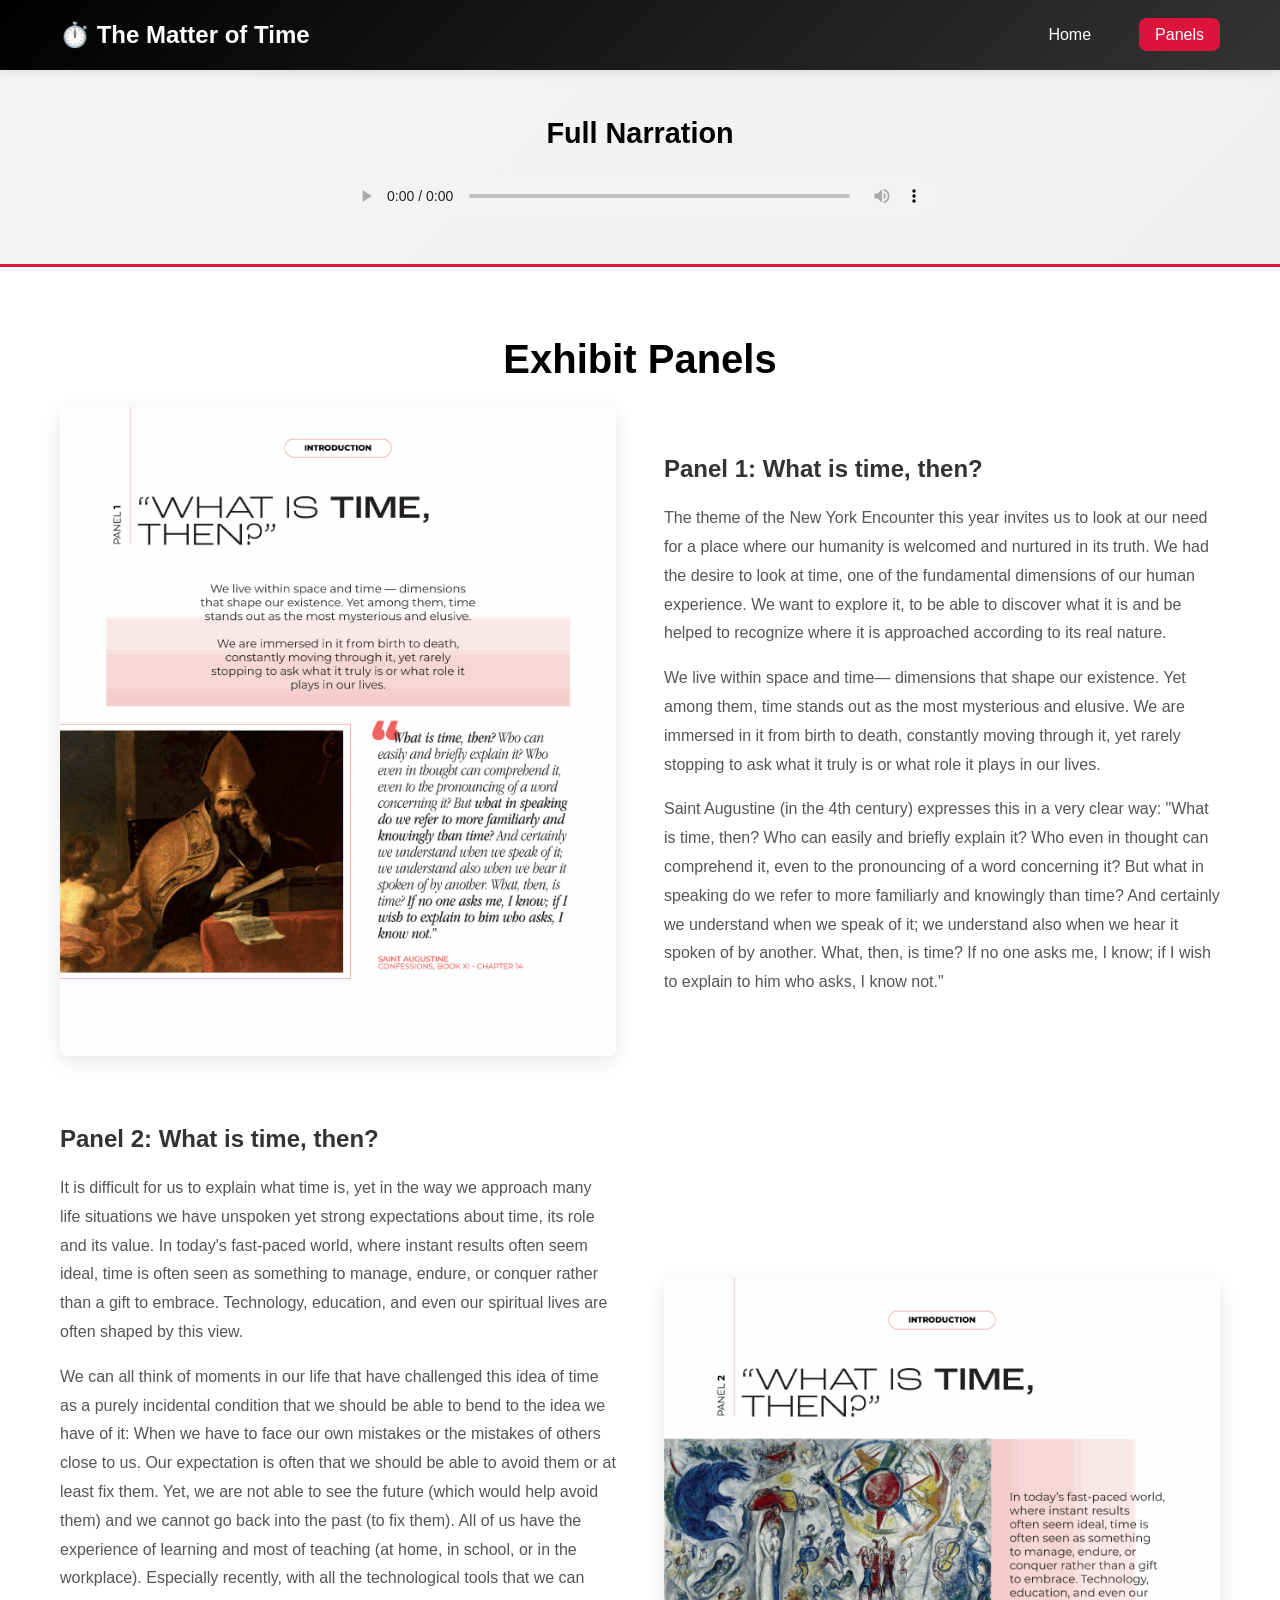
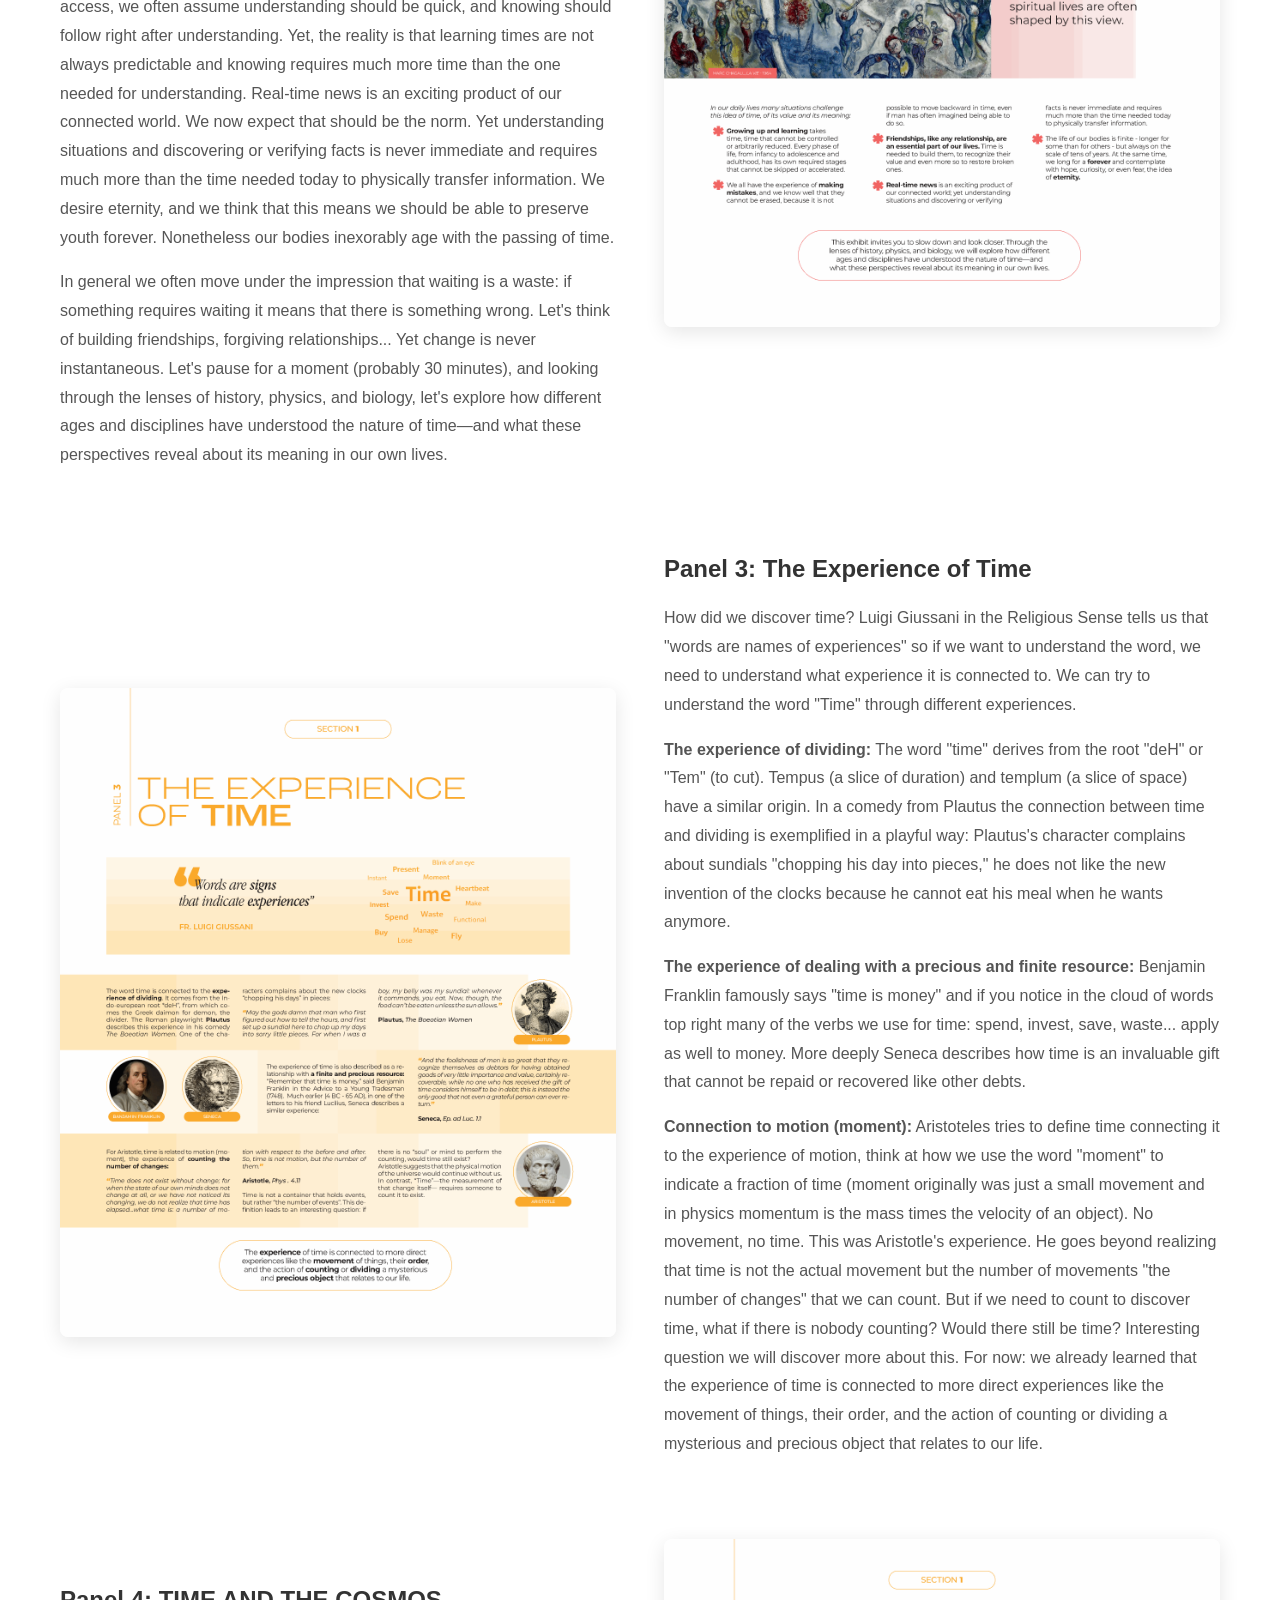
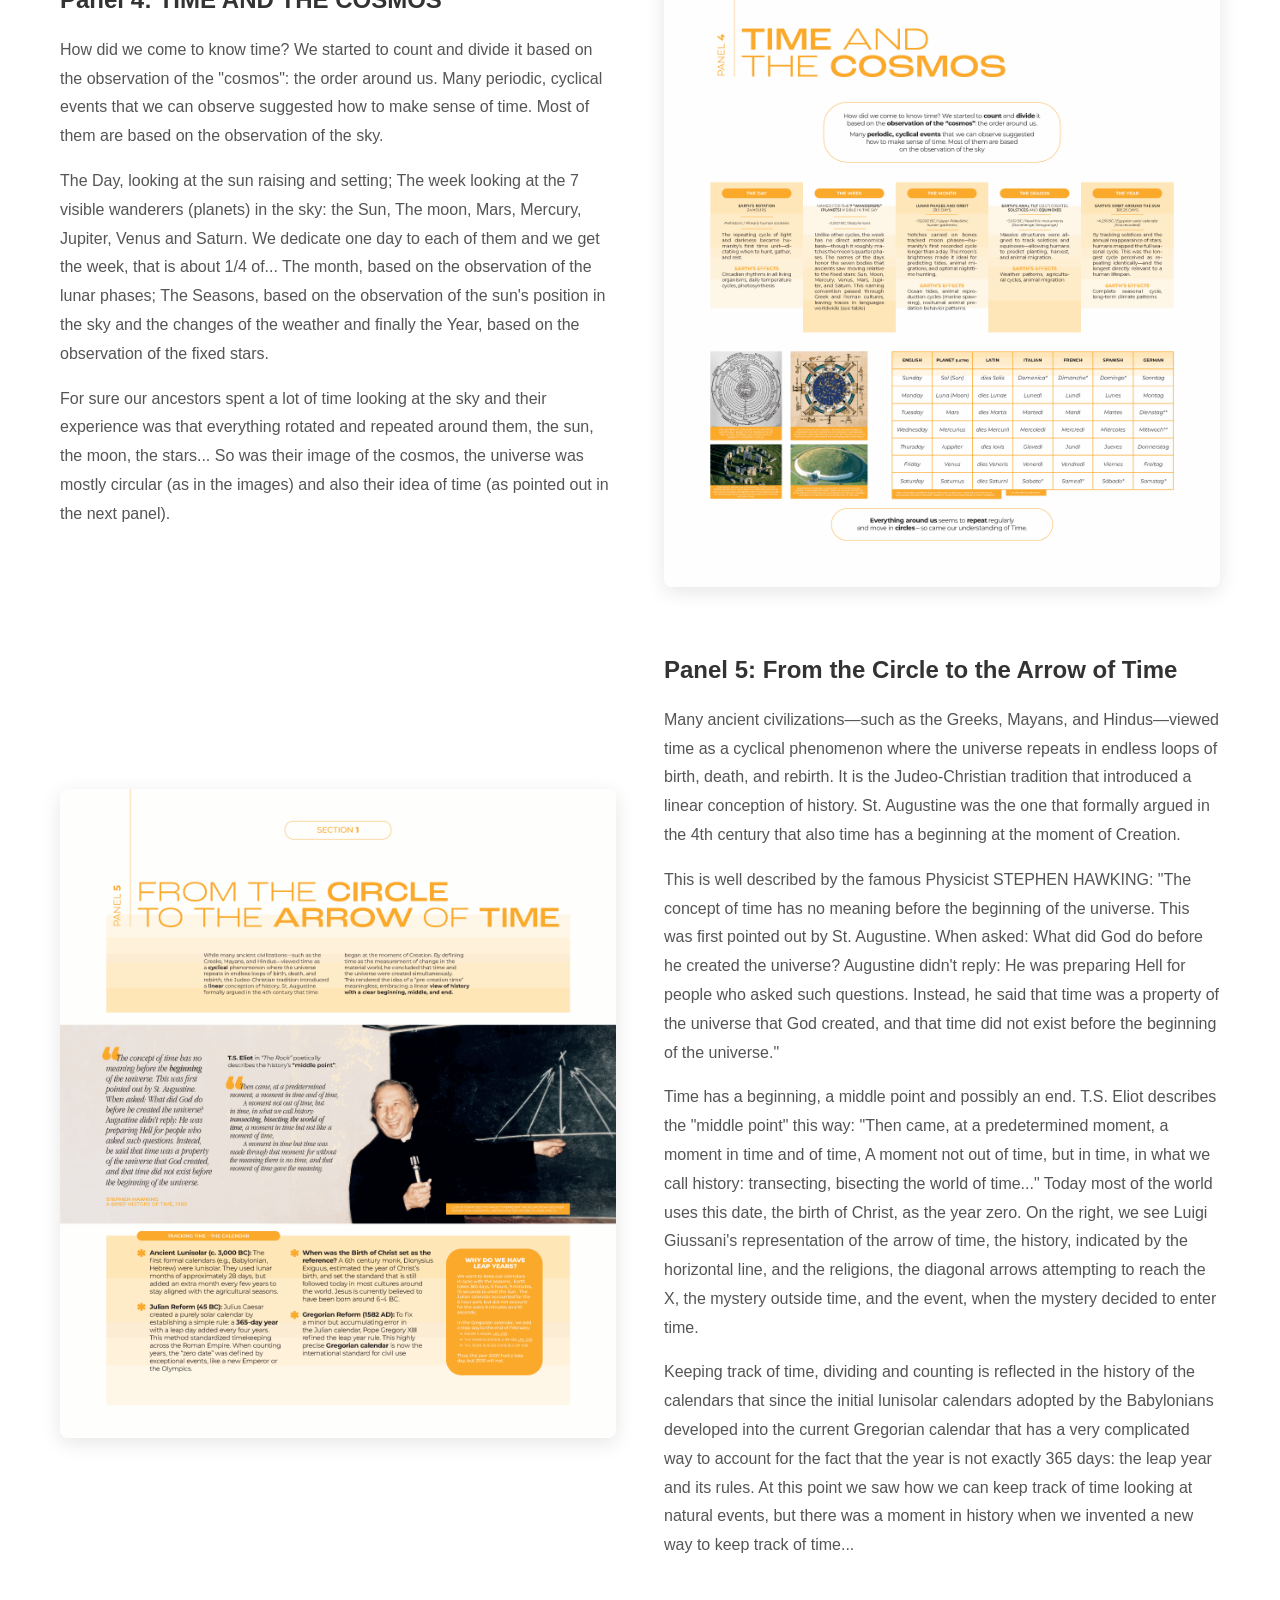
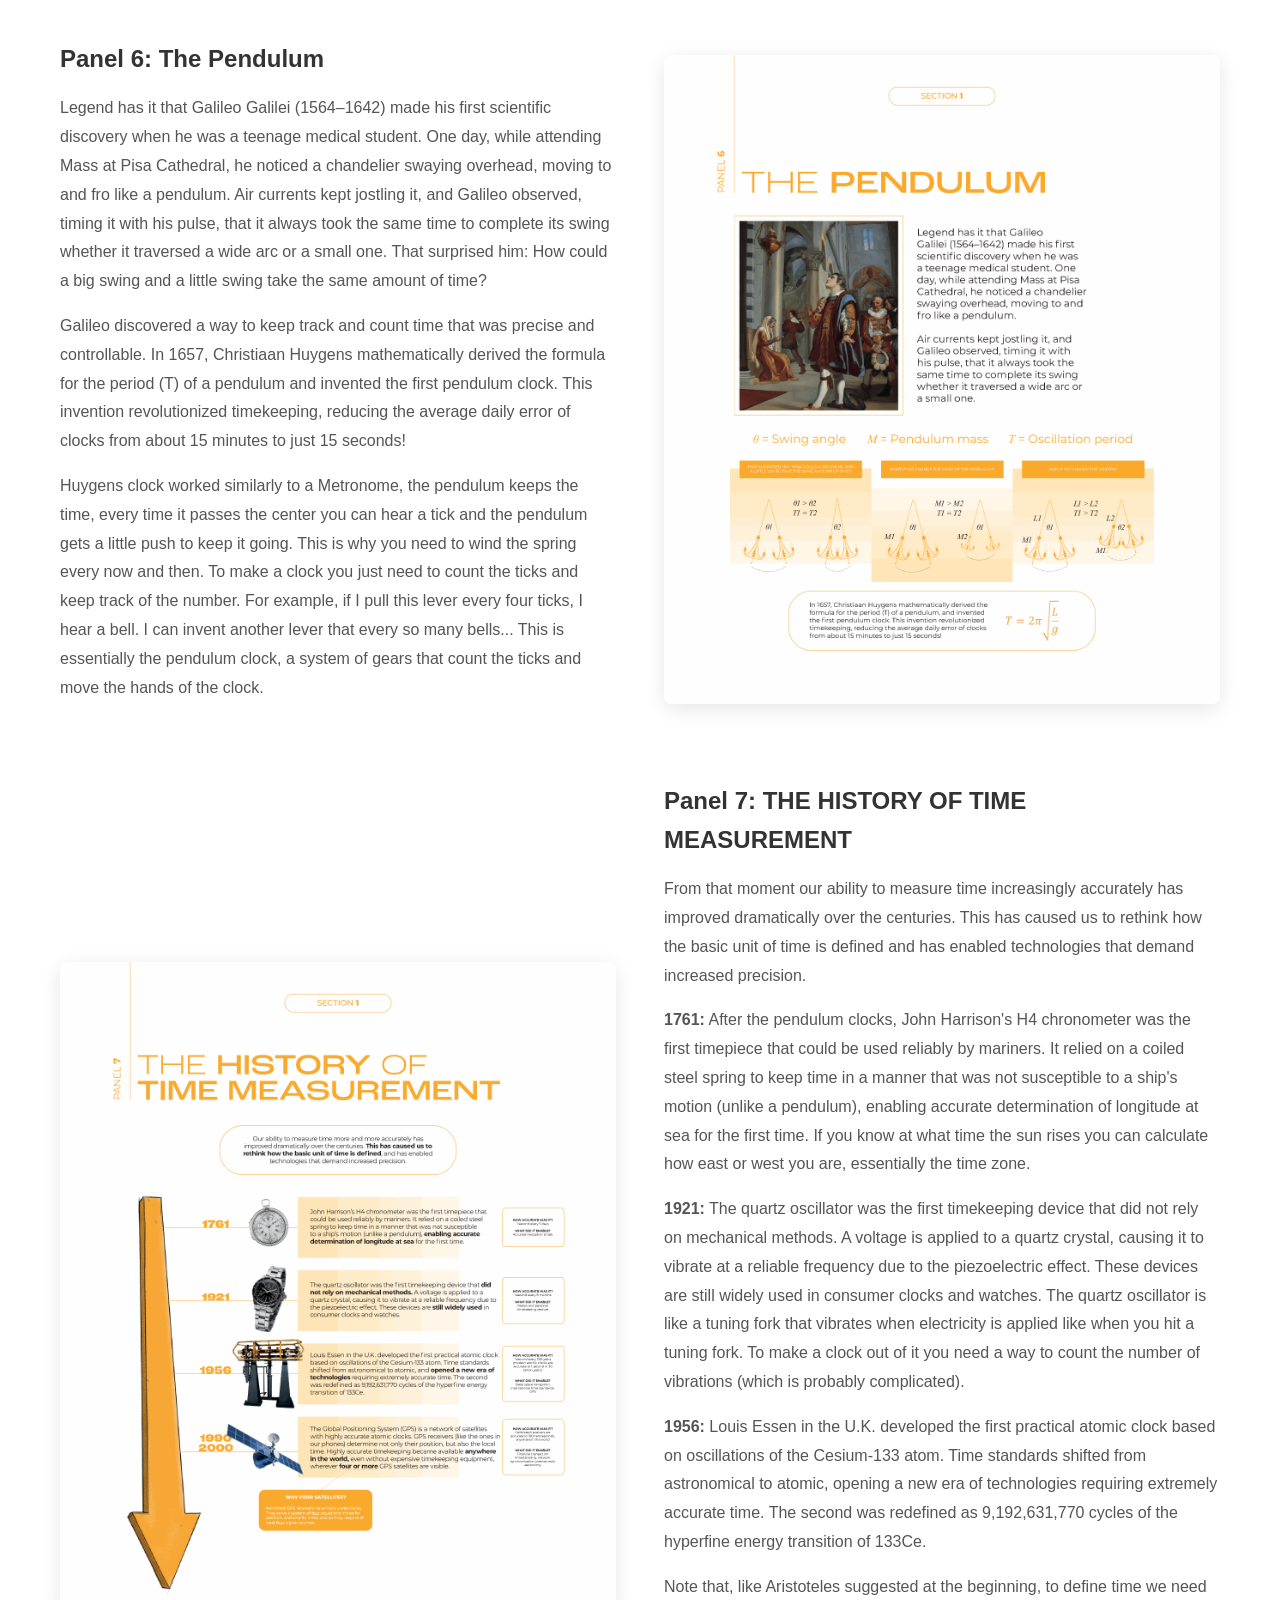
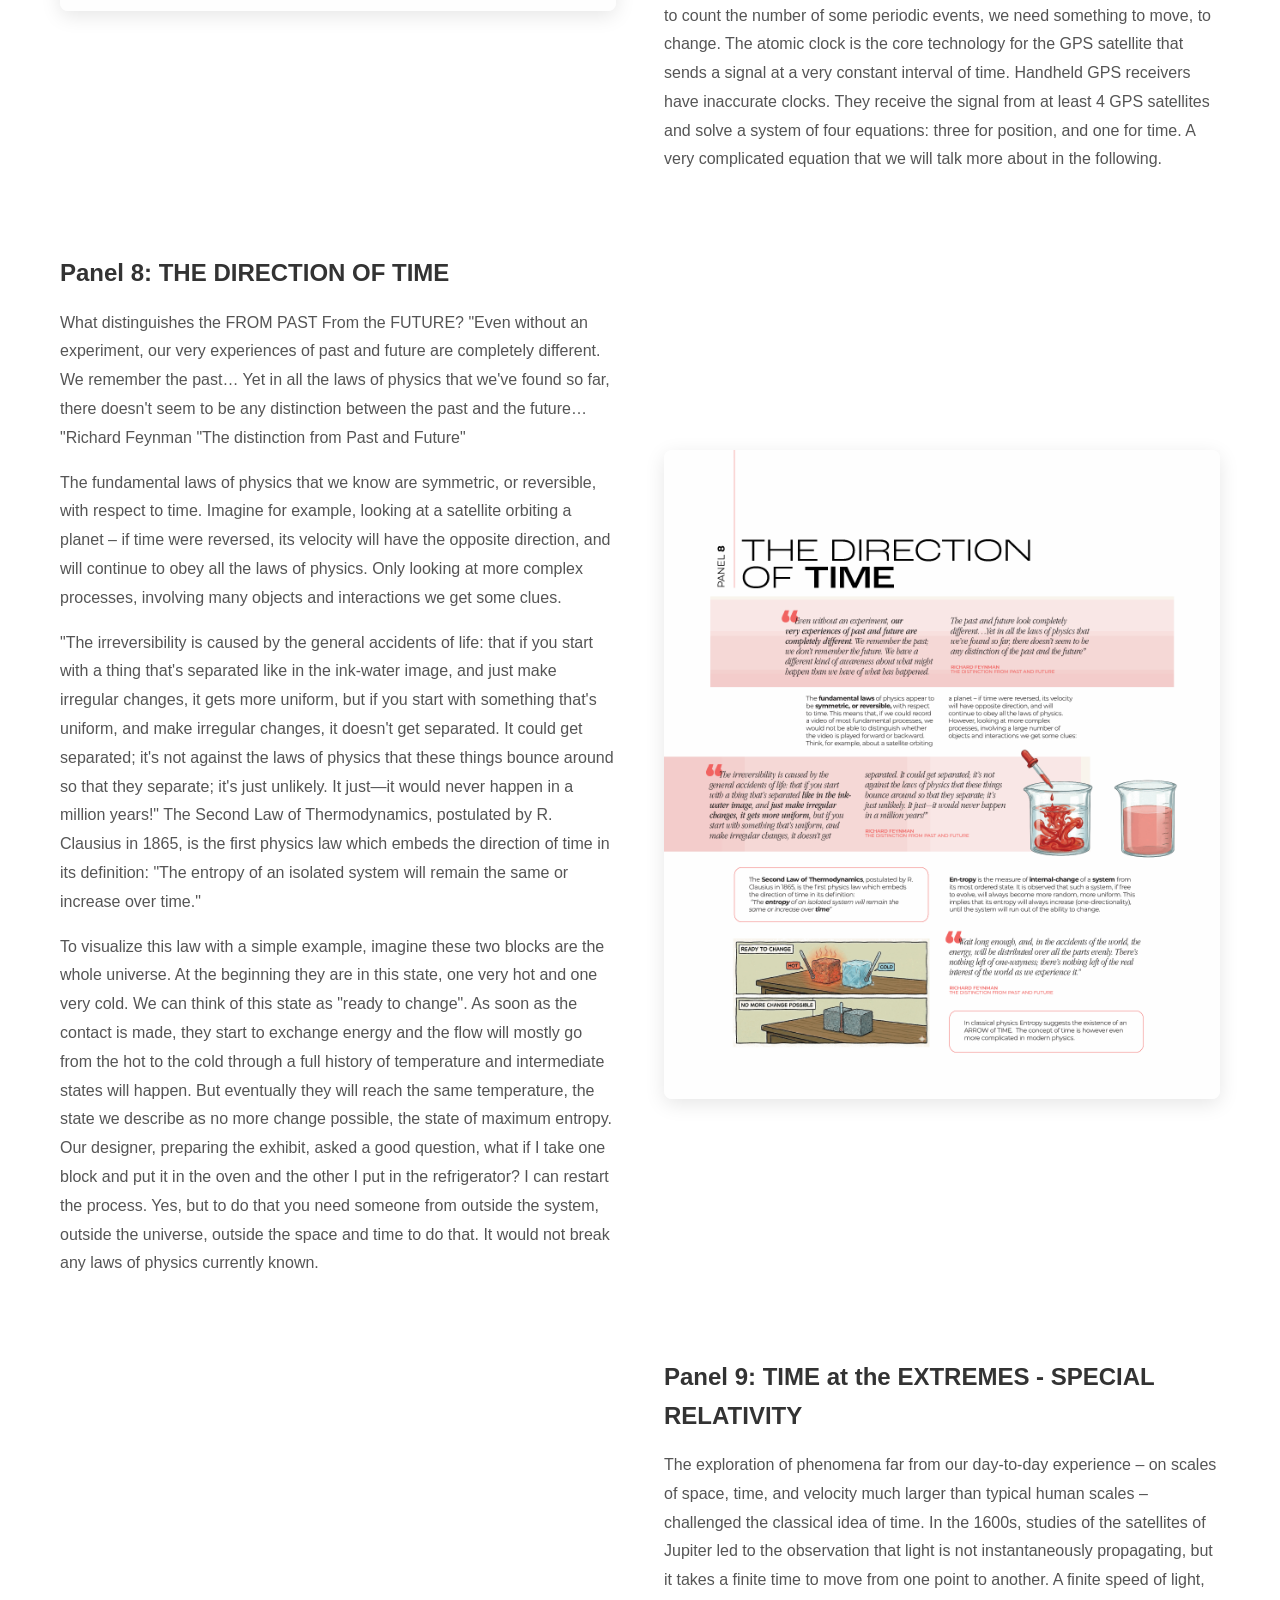
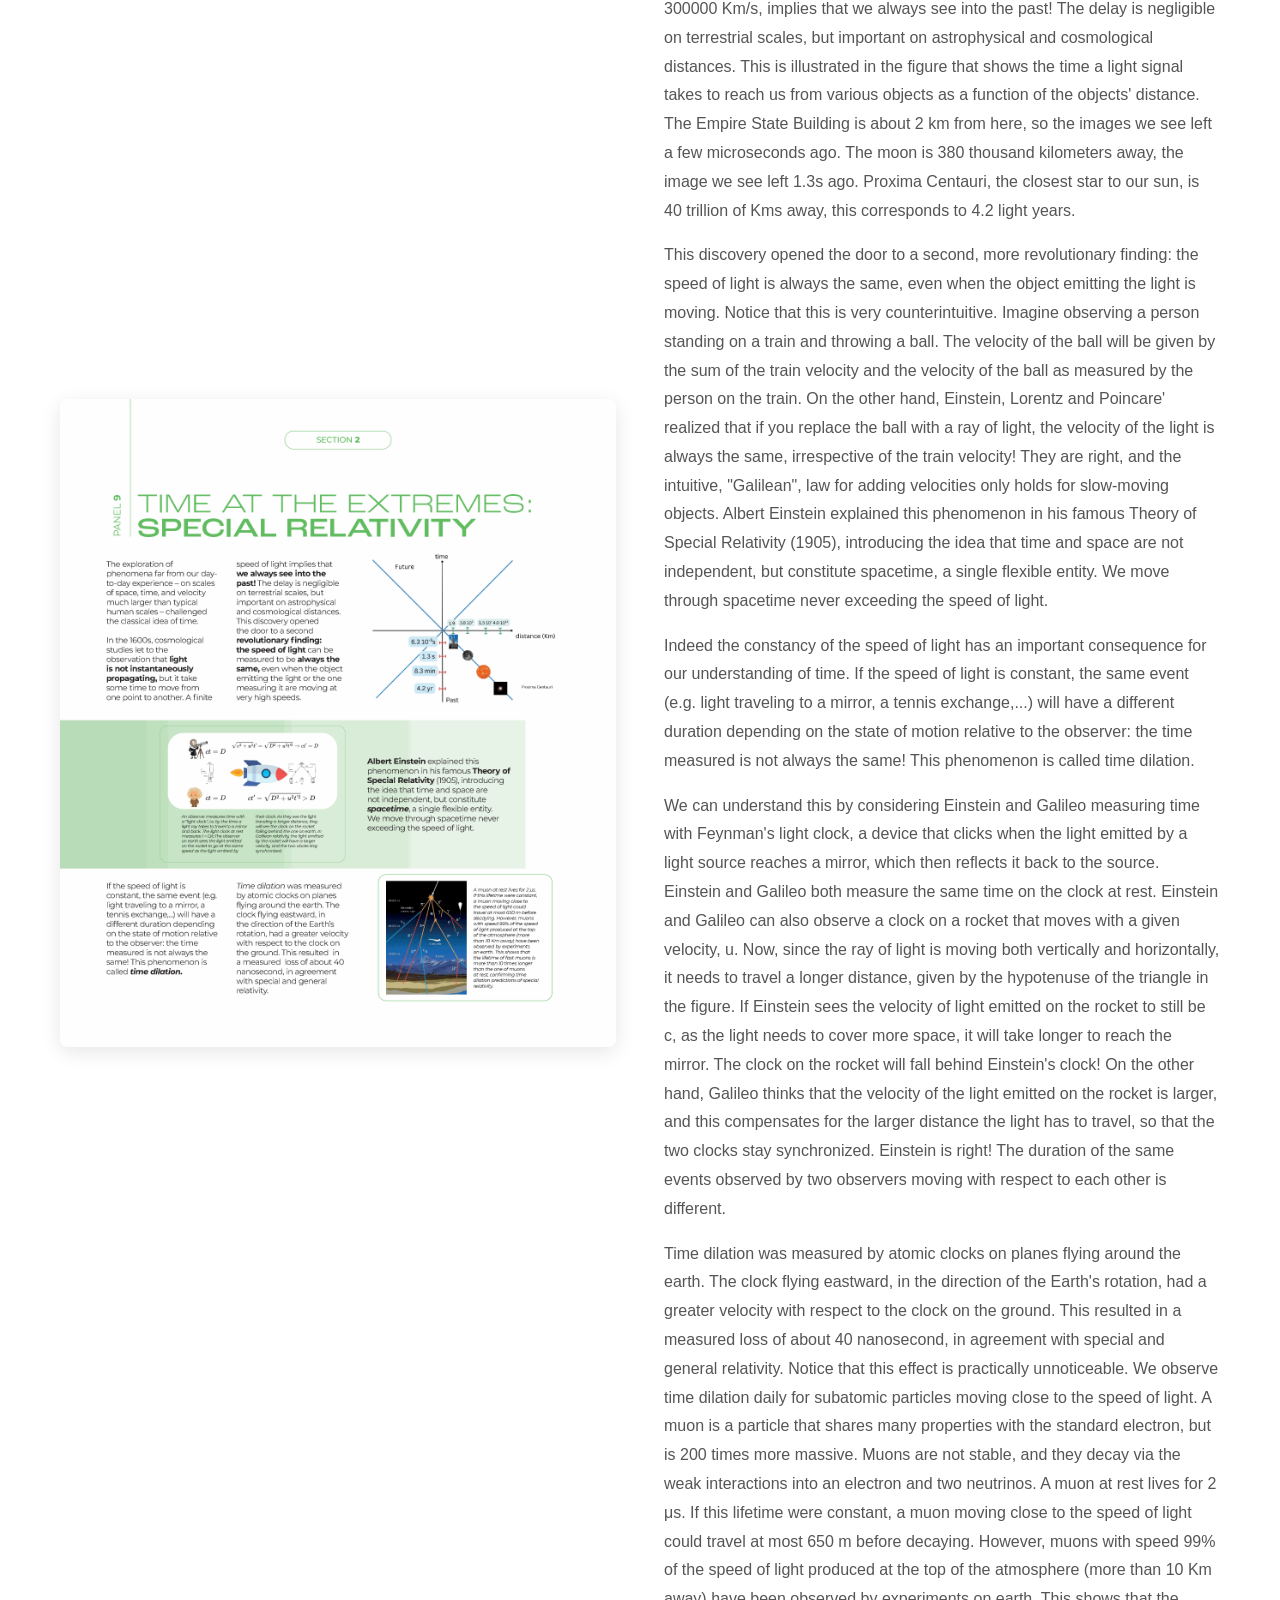
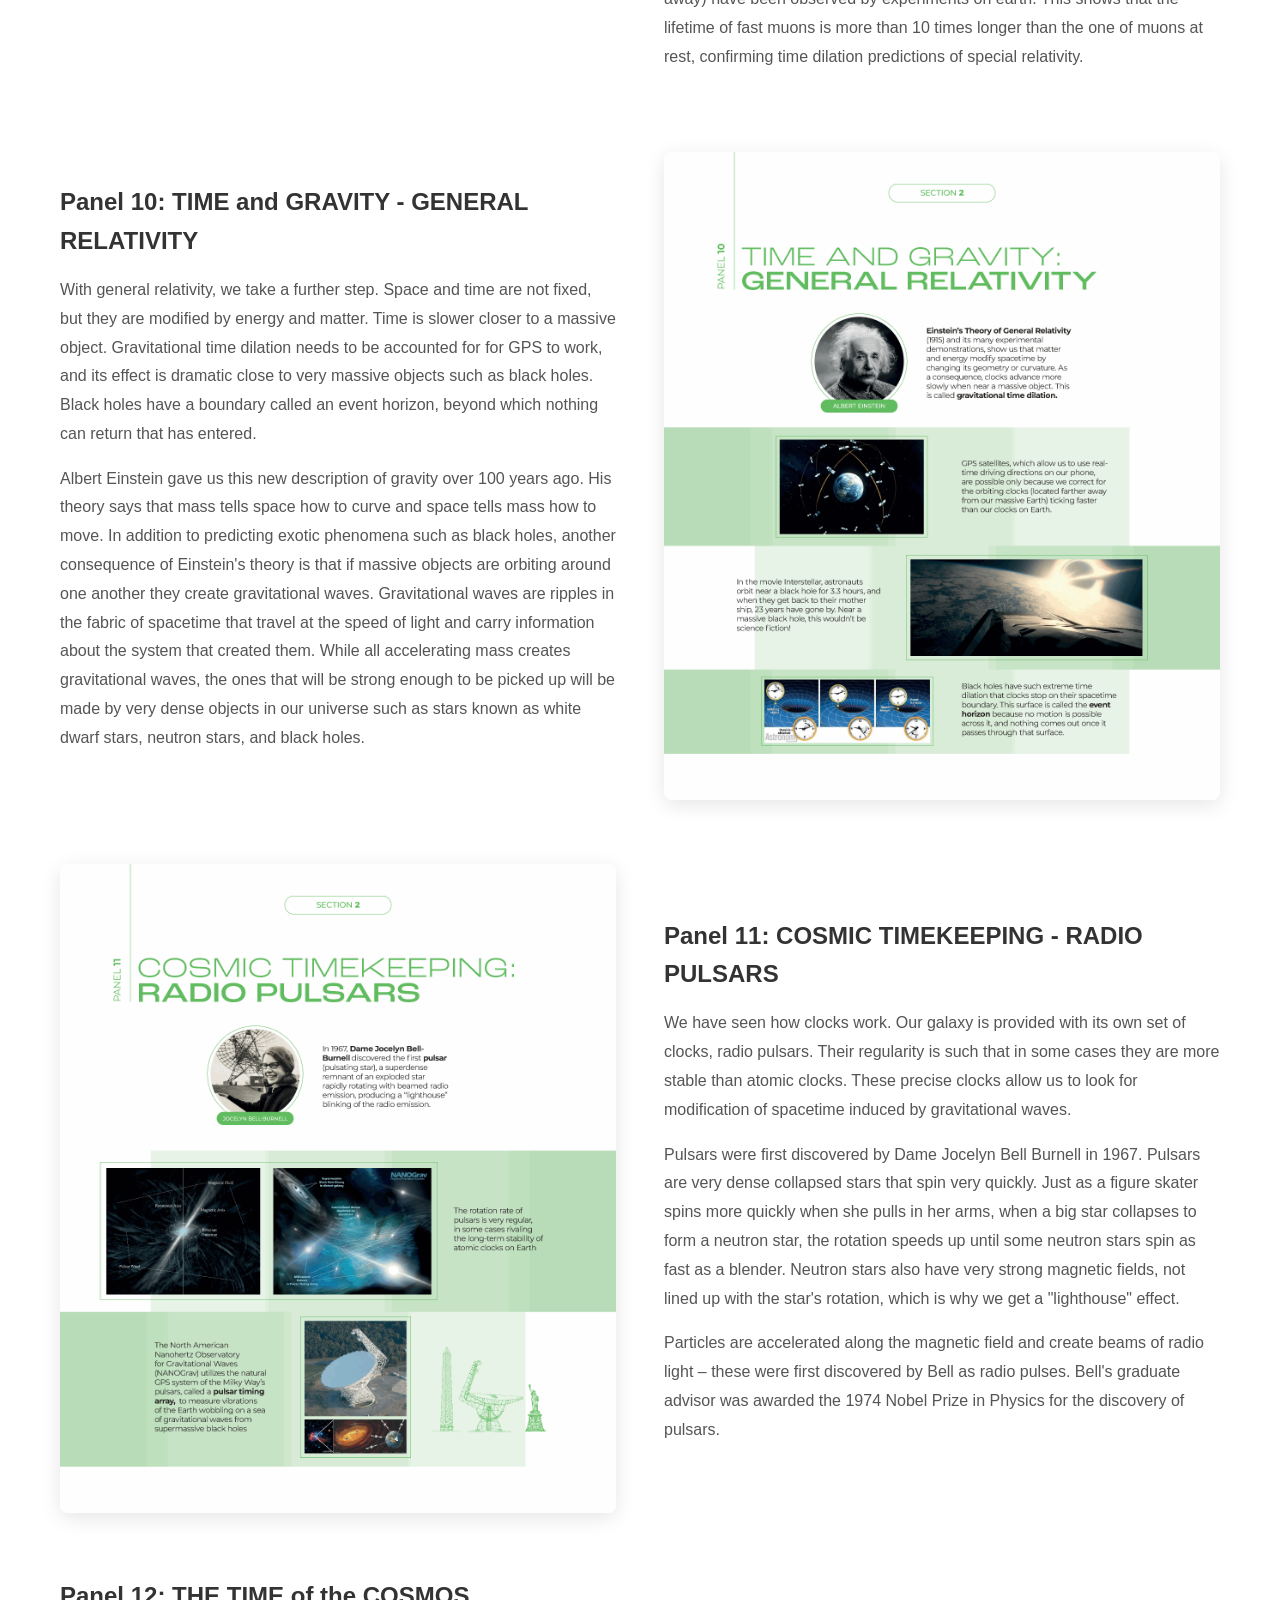
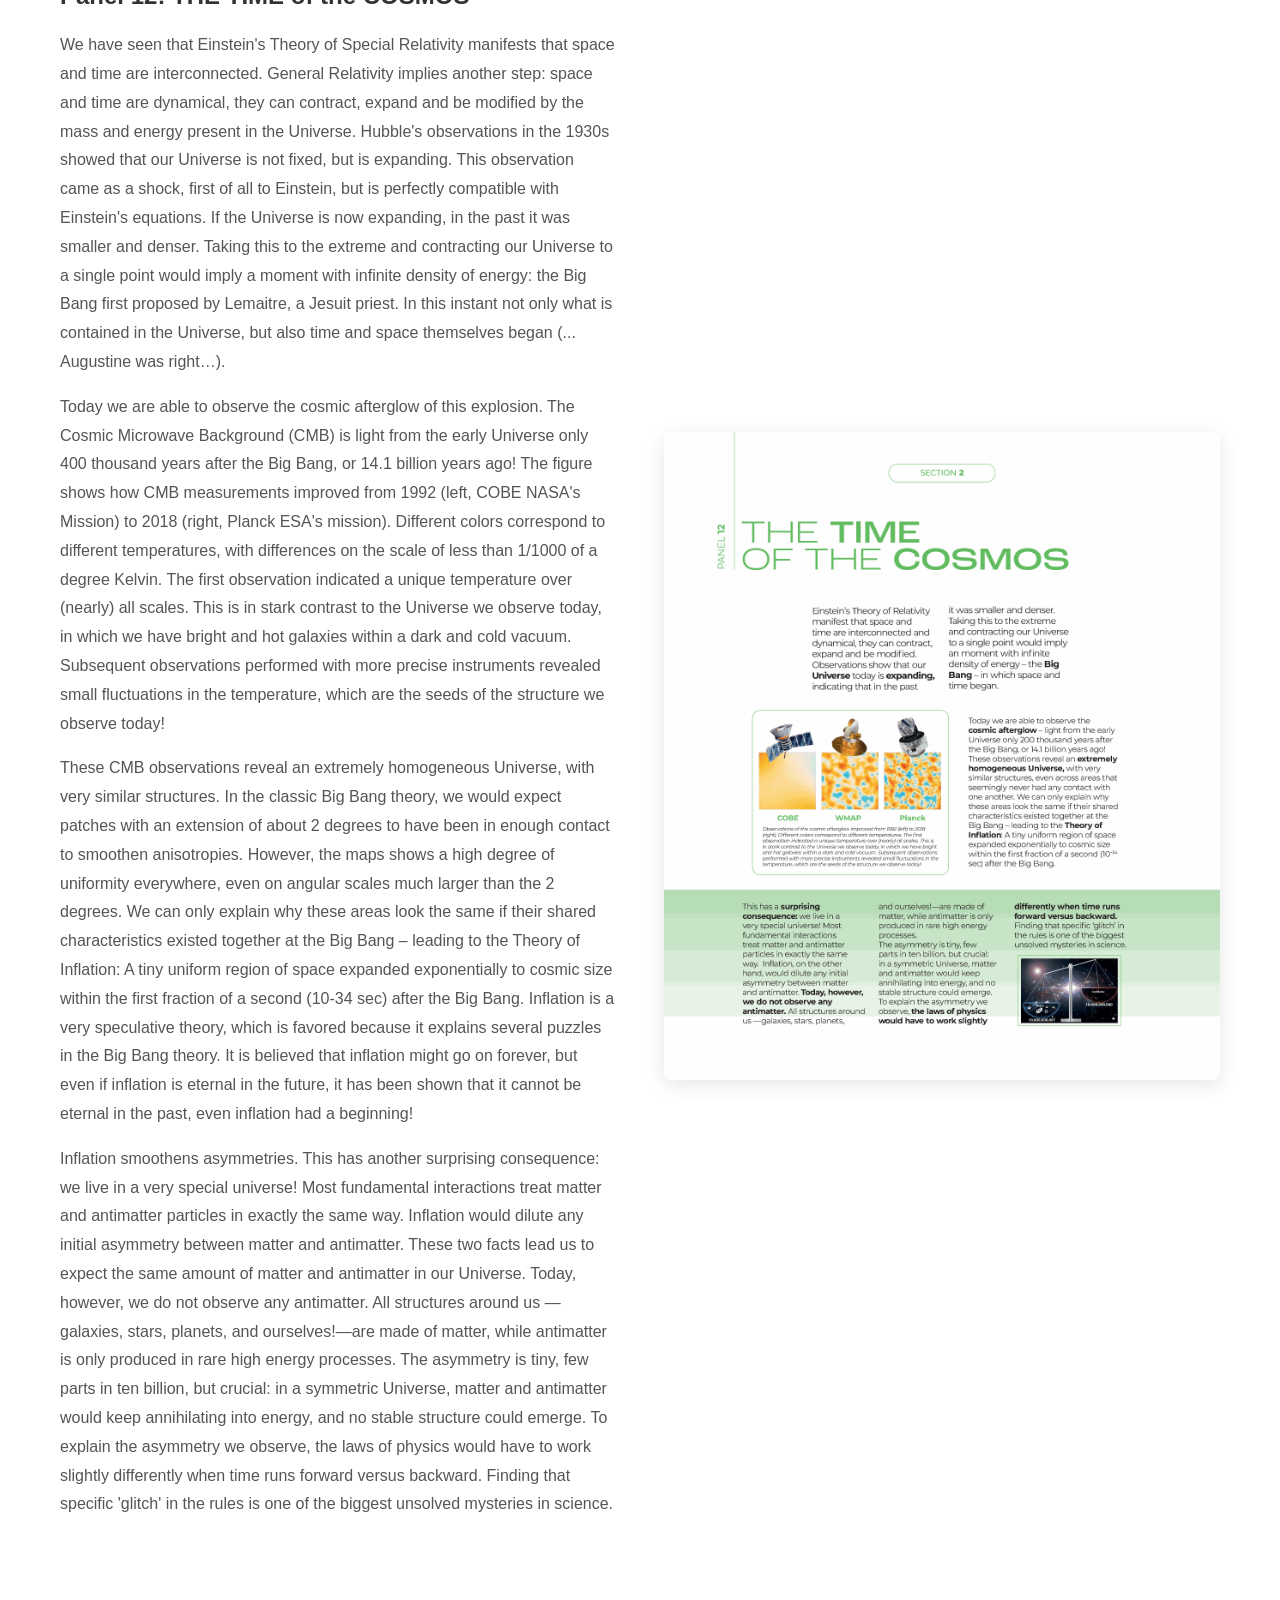
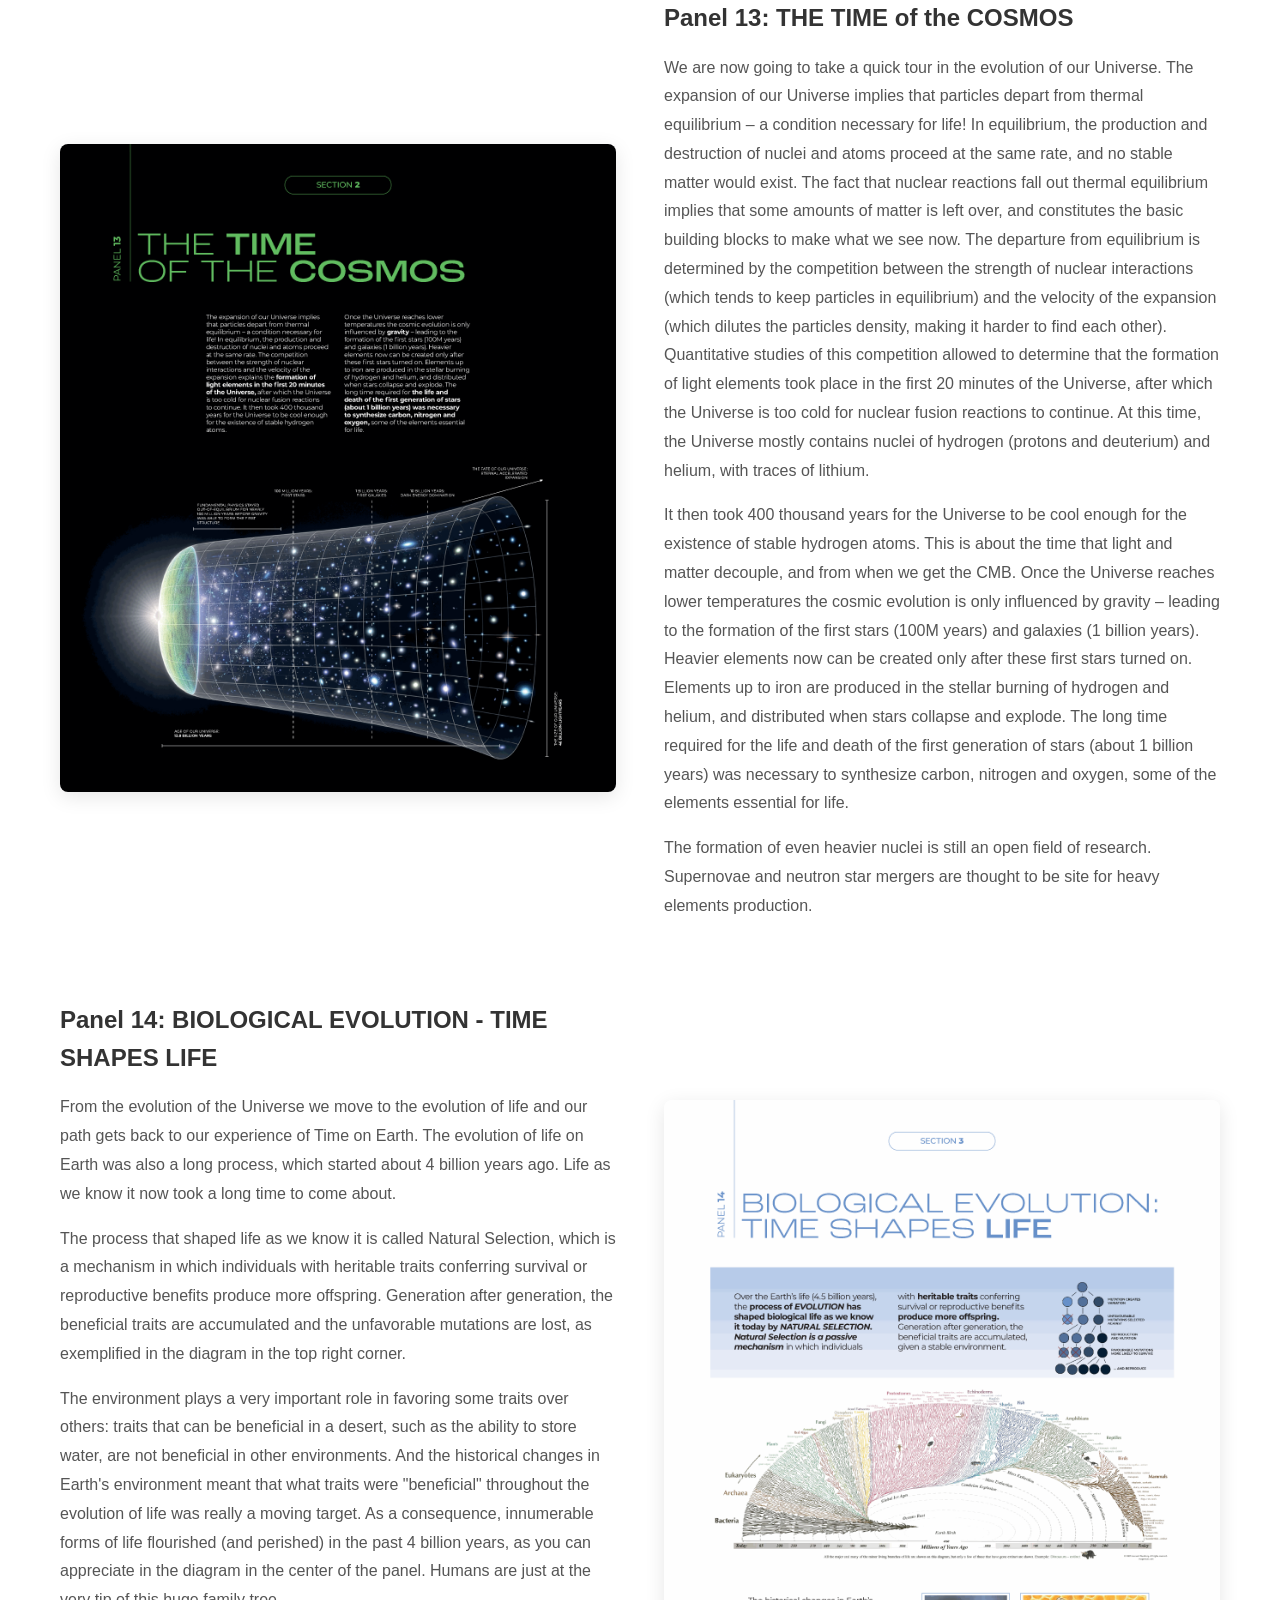
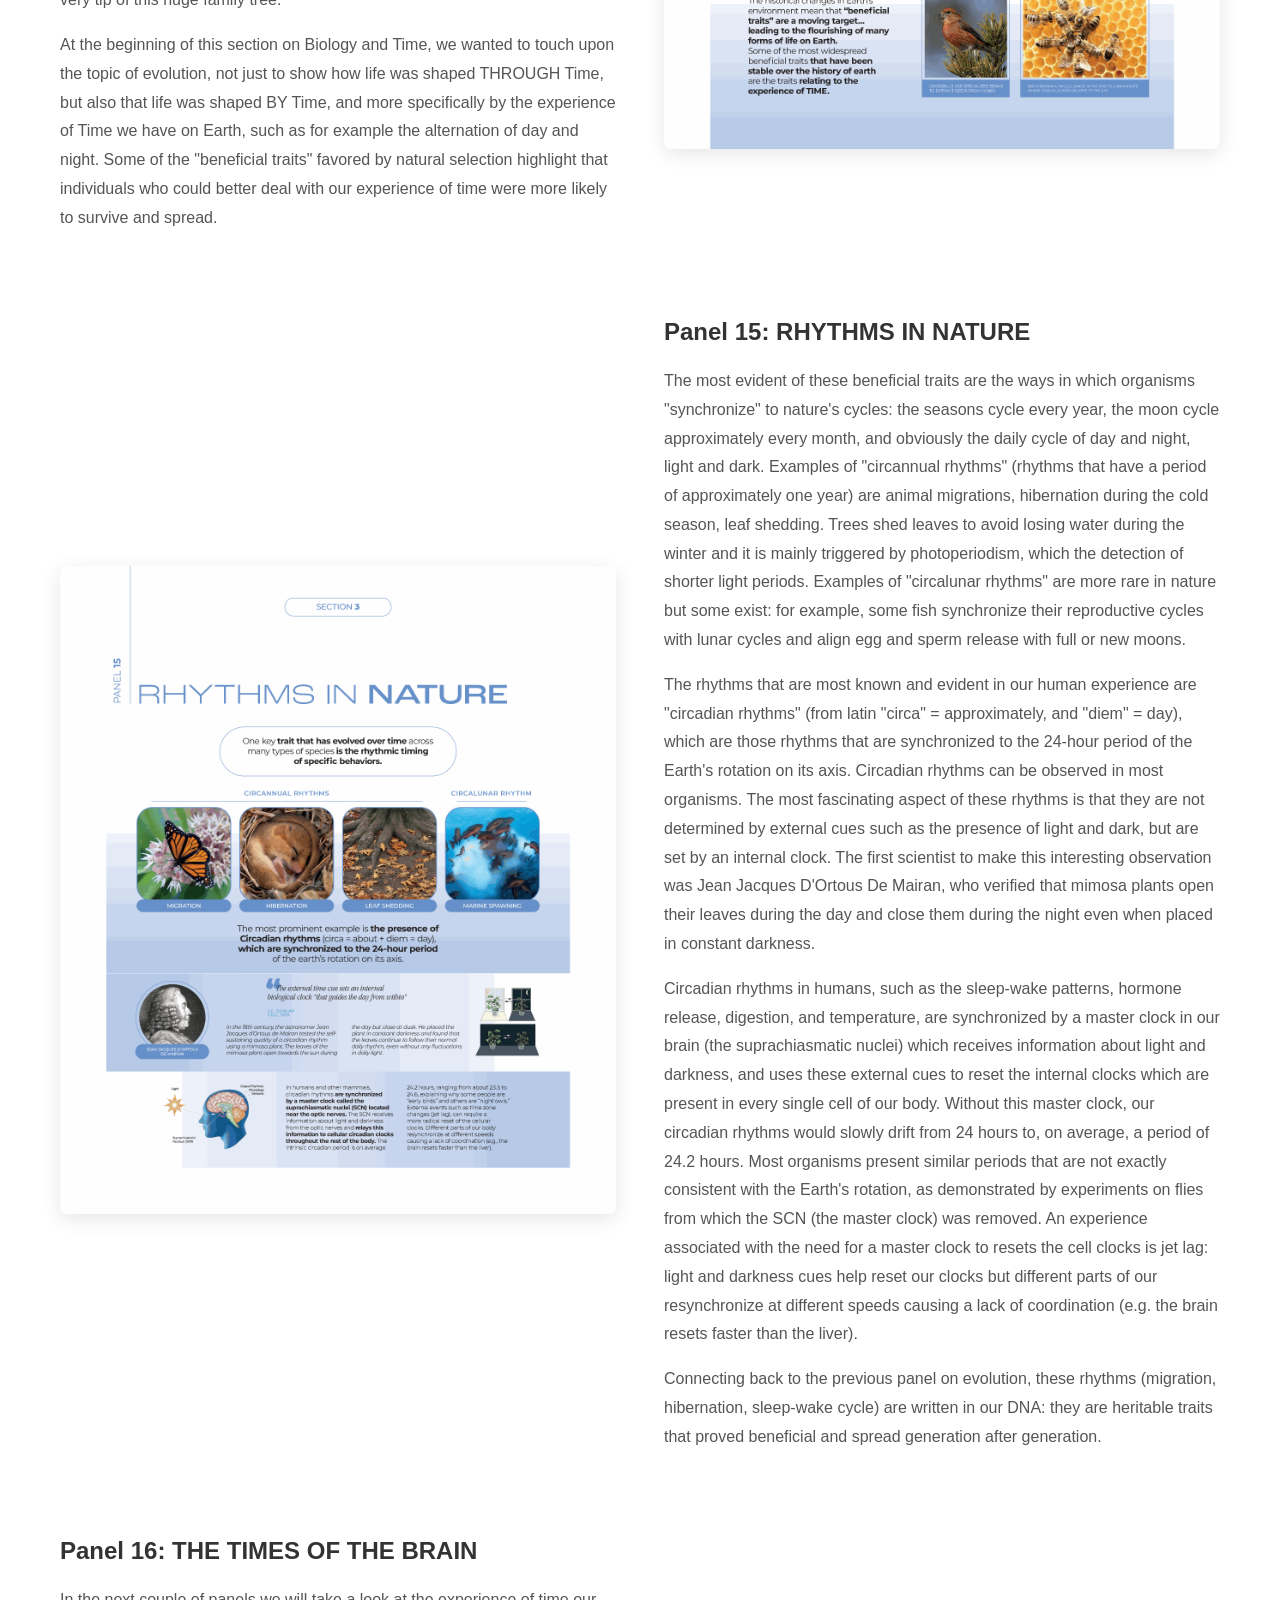
==== commit c6936ed8: "Add MP3 audio player for full narration to panels.html" ====
--- a/panels.html
+++ b/panels.html
@@ -17,6 +17,18 @@
         </div>
     </nav>
 
+    <section class="audio-player-section">
+        <div class="container">
+            <div class="audio-player">
+                <h2>Full Narration</h2>
+                <audio controls>
+                    <source src="./Full_narration.mp3" type="audio/mpeg">
+                    Your browser does not support the audio element.
+                </audio>
+            </div>
+        </div>
+    </section>
+
     <section class="panels-section">
         <div class="container">
             <h1>Exhibit Panels</h1>
--- a/css/style.css
+++ b/css/style.css
@@ -340,6 +340,30 @@
     margin: 0 auto;
 }
 
+/* Audio Player Section */
+.audio-player-section {
+    background: linear-gradient(135deg, var(--light-color) 0%, #f0f0f0 100%);
+    padding: 40px 20px;
+    border-bottom: 3px solid var(--accent-color);
+}
+
+.audio-player {
+    text-align: center;
+}
+
+.audio-player h2 {
+    font-size: 1.8rem;
+    margin-bottom: 20px;
+    color: var(--primary-color);
+}
+
+.audio-player audio {
+    width: 100%;
+    max-width: 600px;
+    height: 40px;
+    outline: none;
+}
+
 /* Panels Section */
 .panels-section {
     padding: 60px 20px;
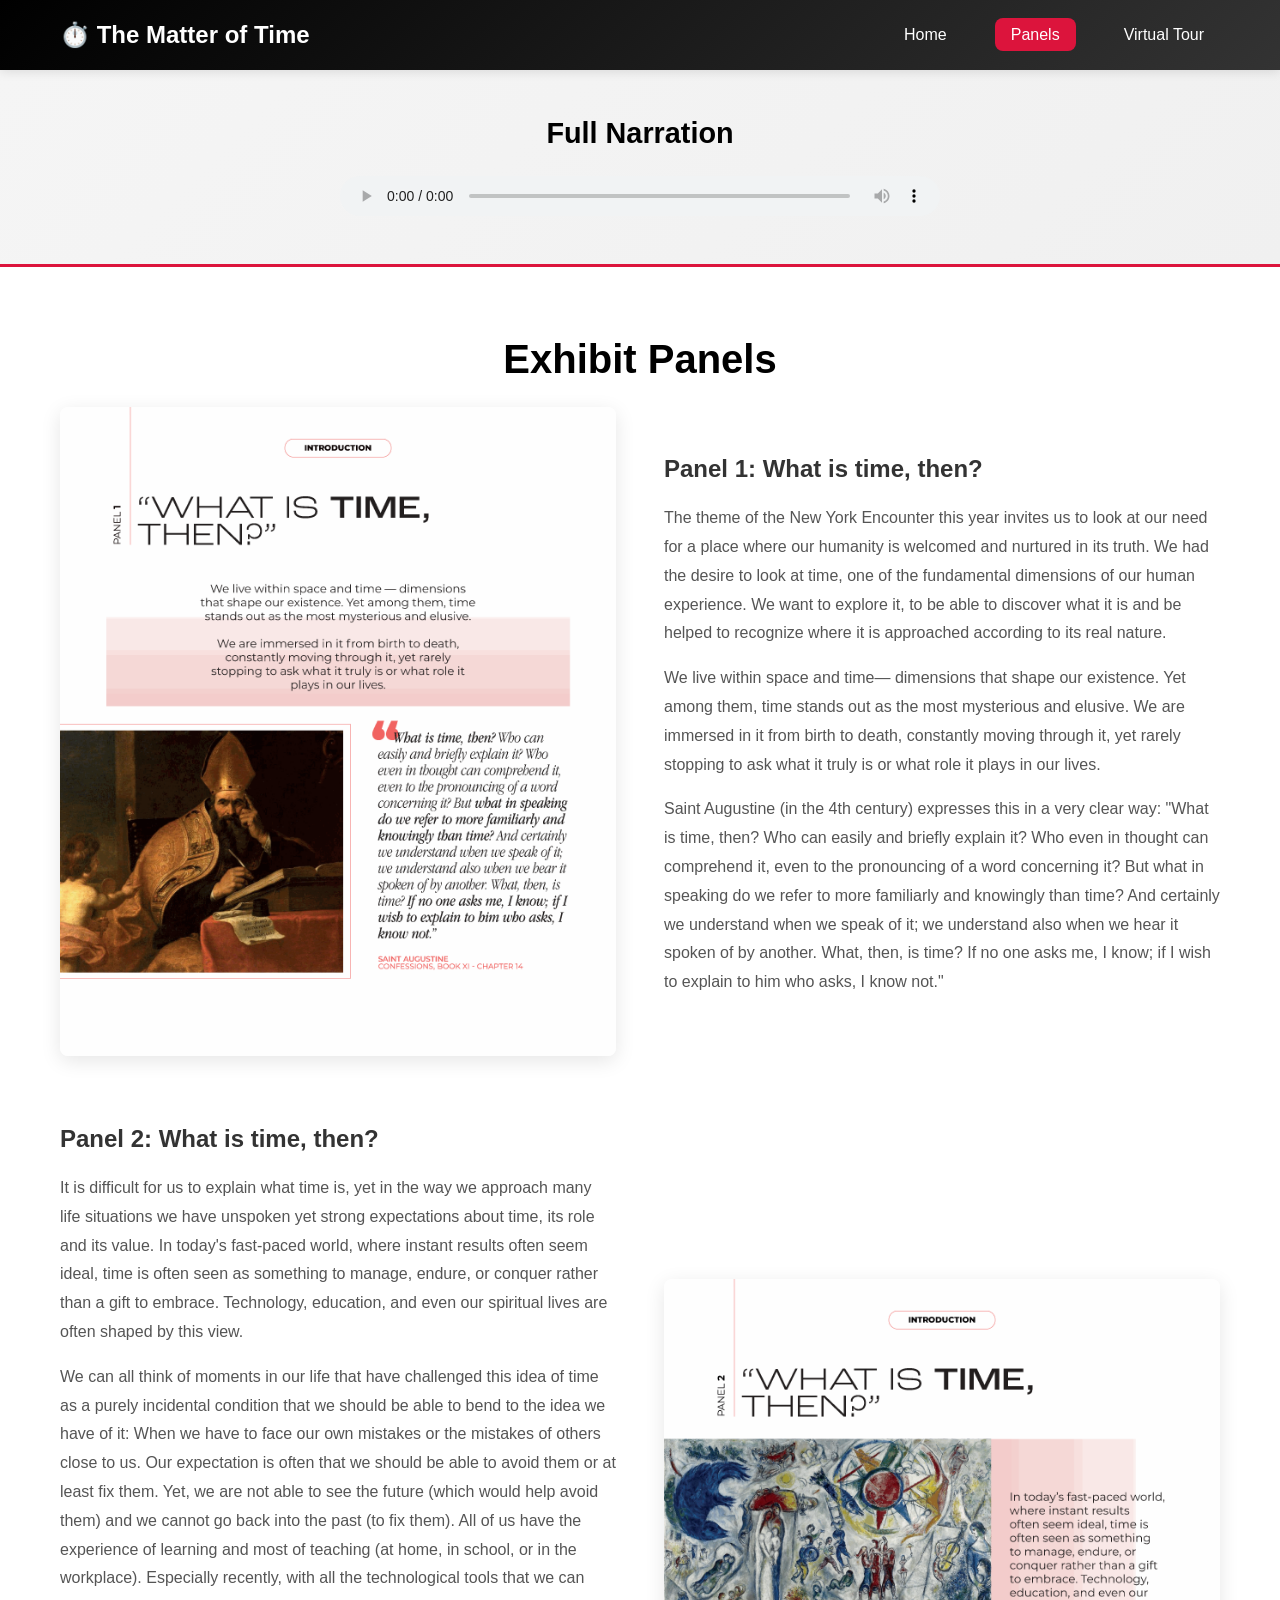
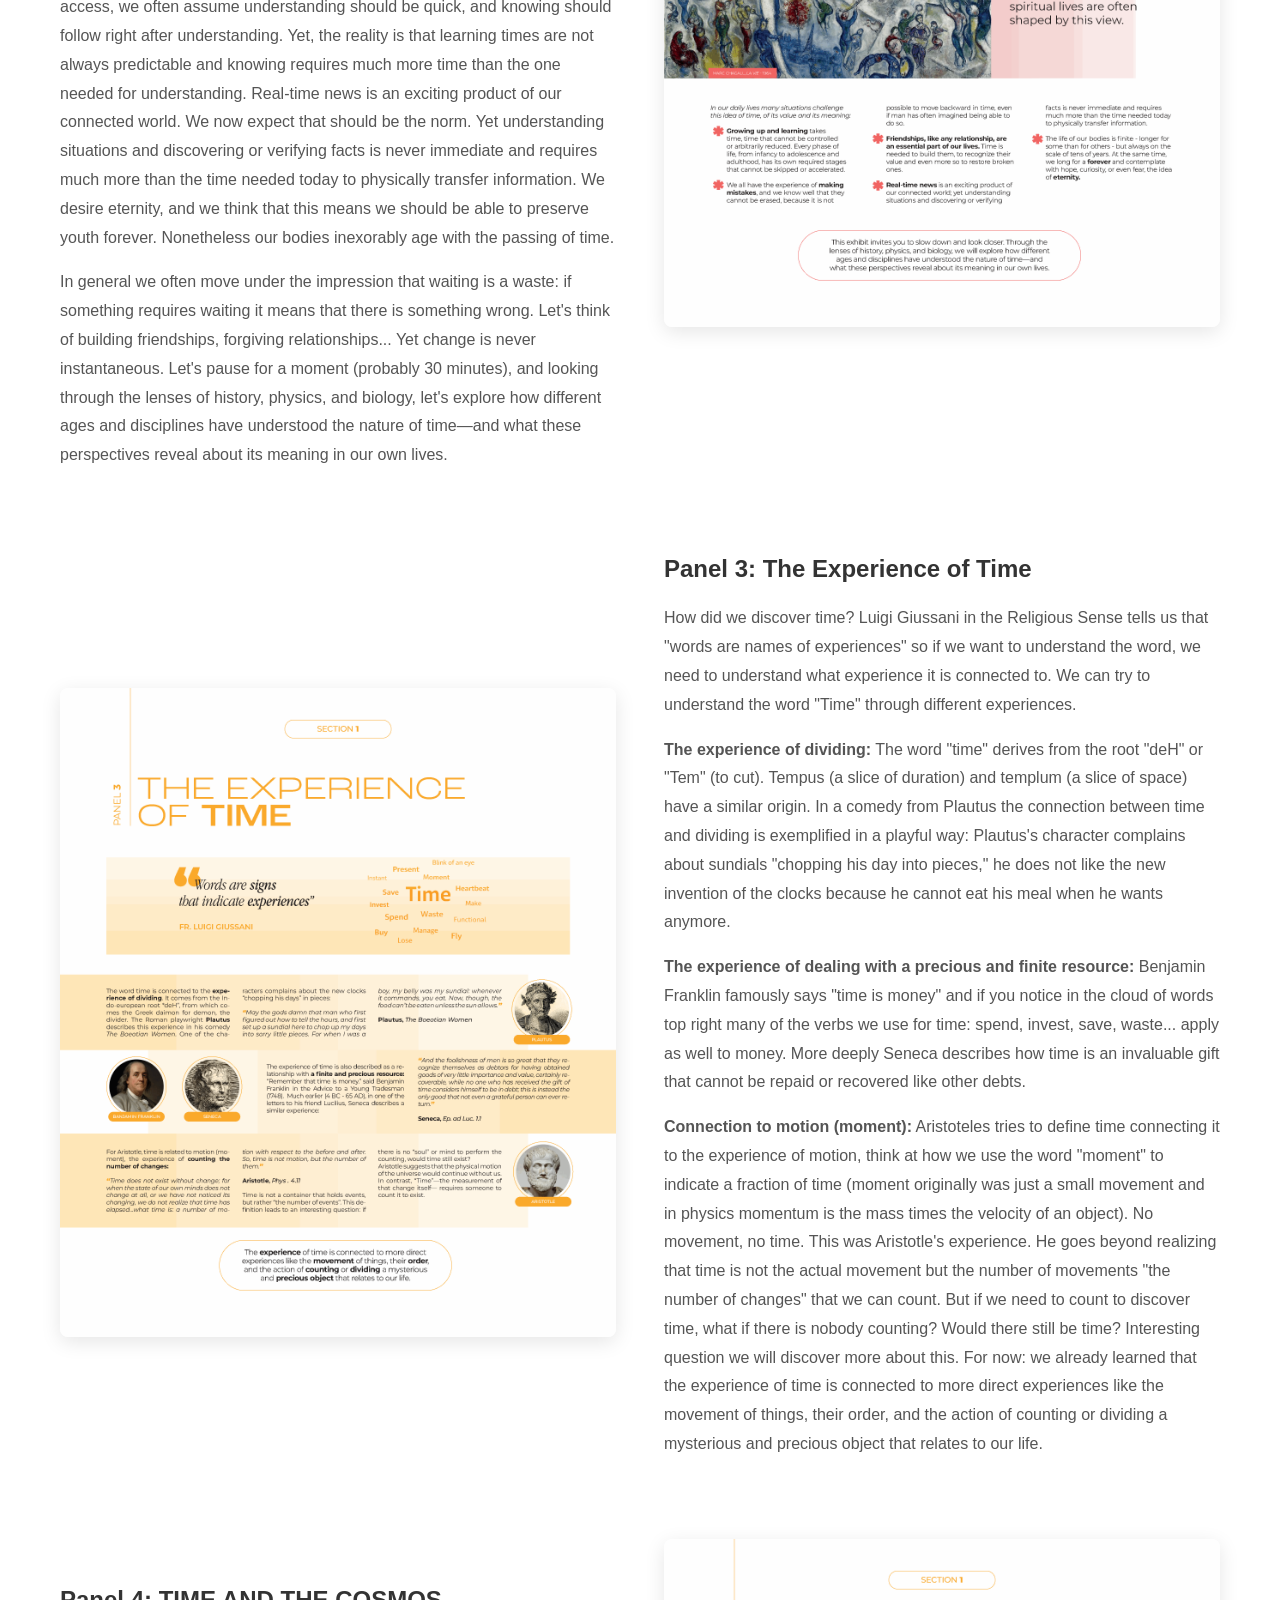
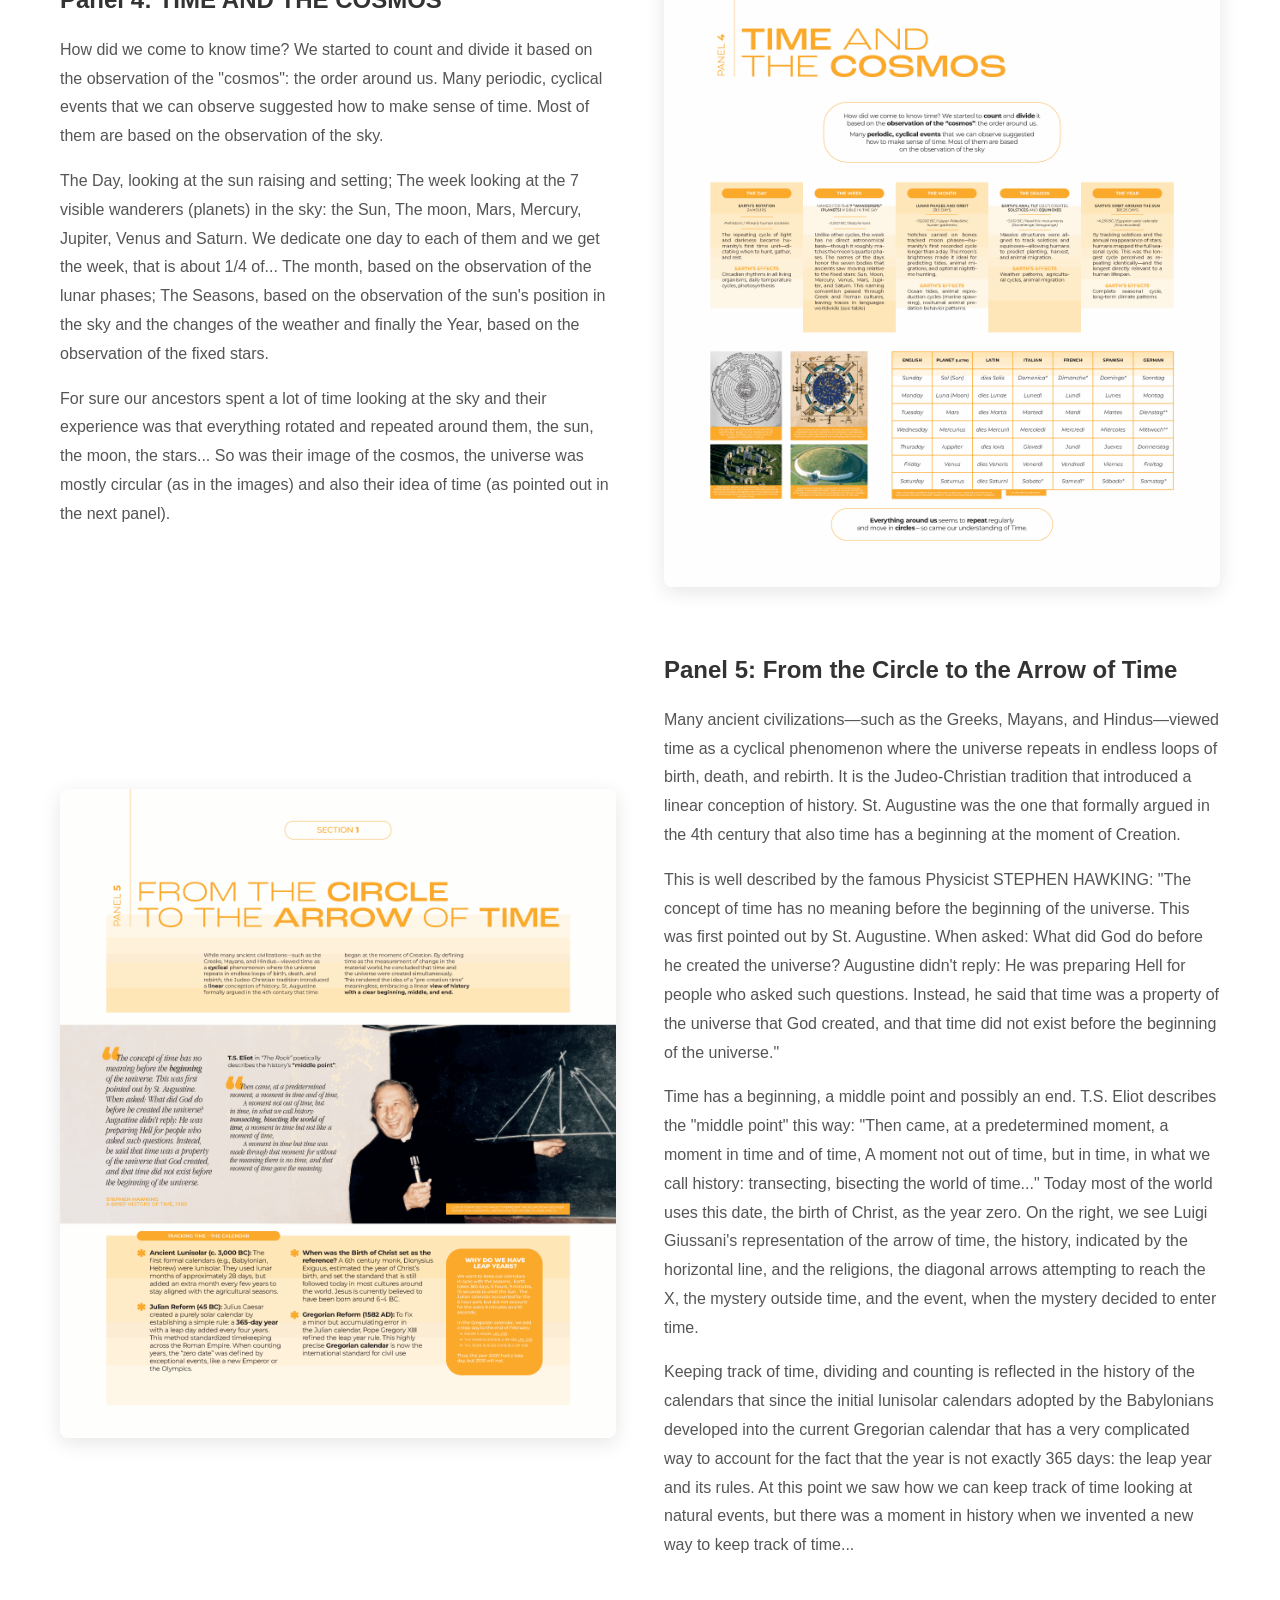
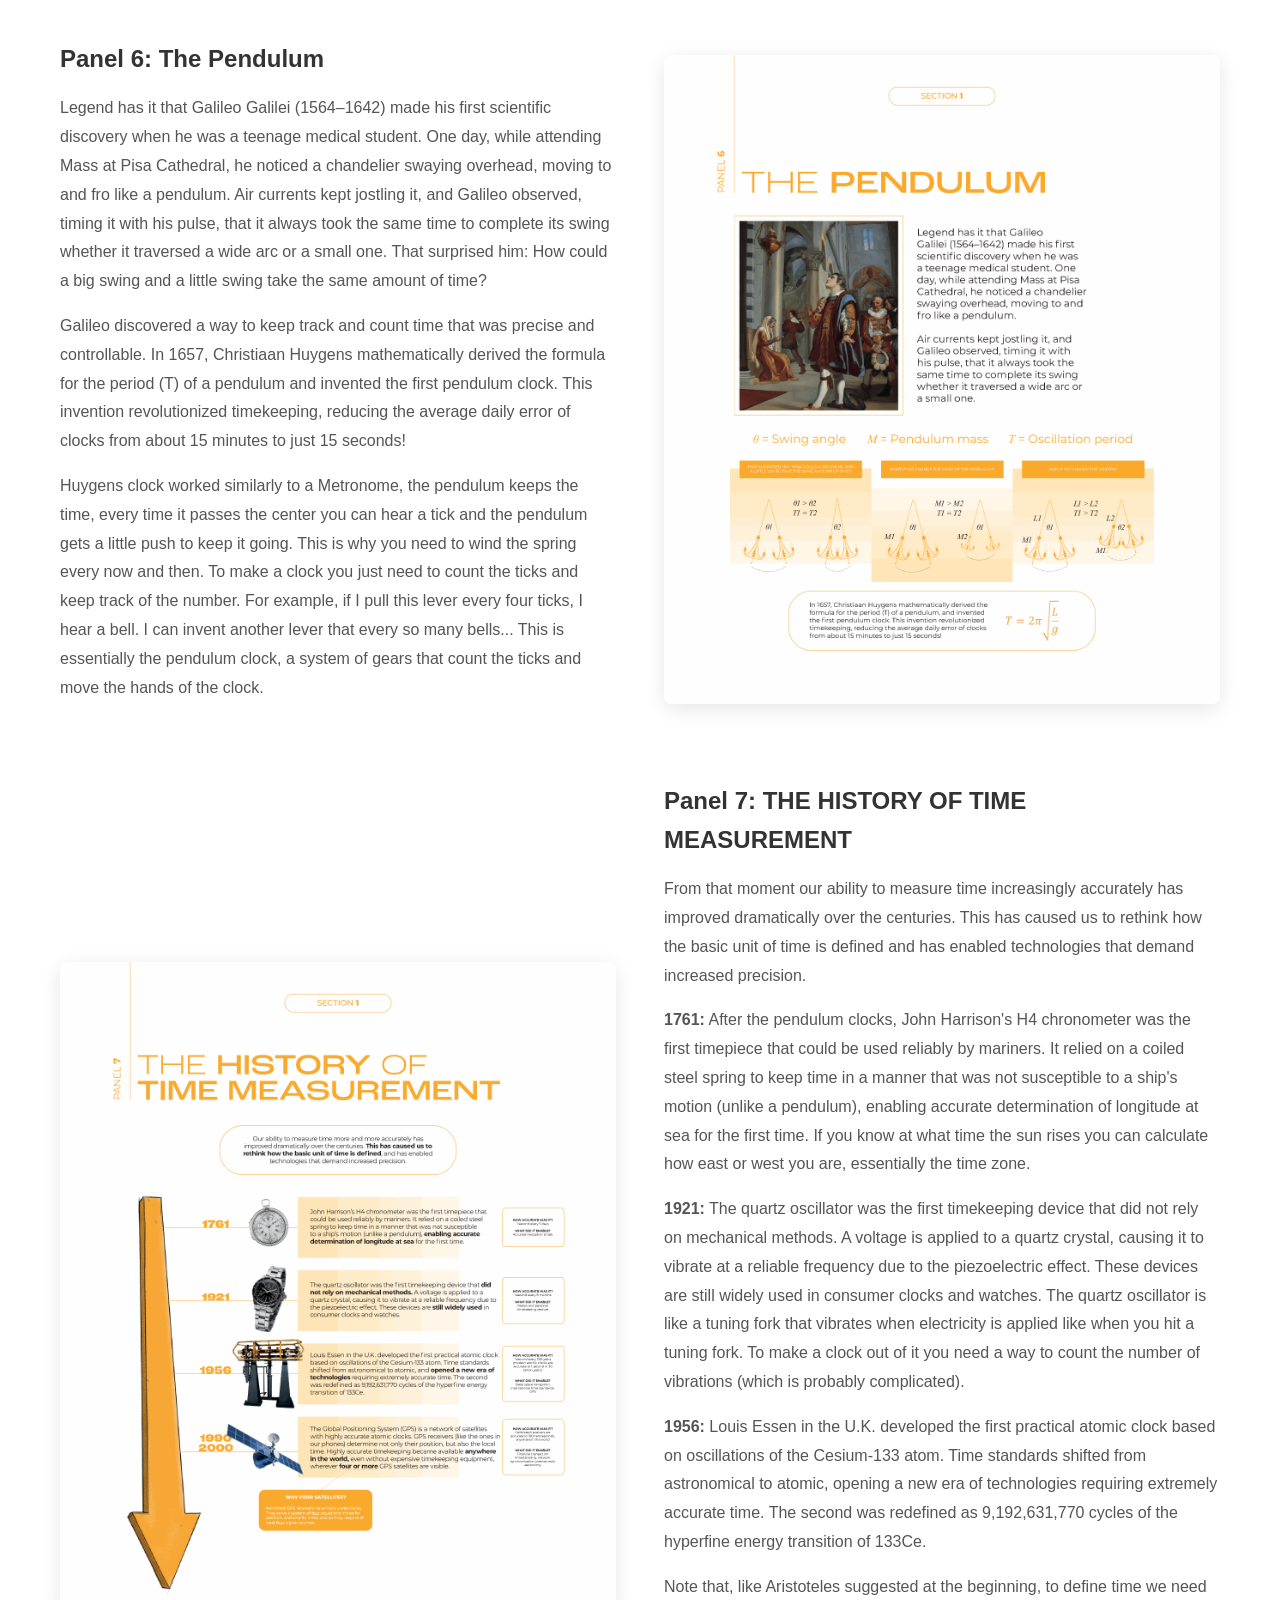
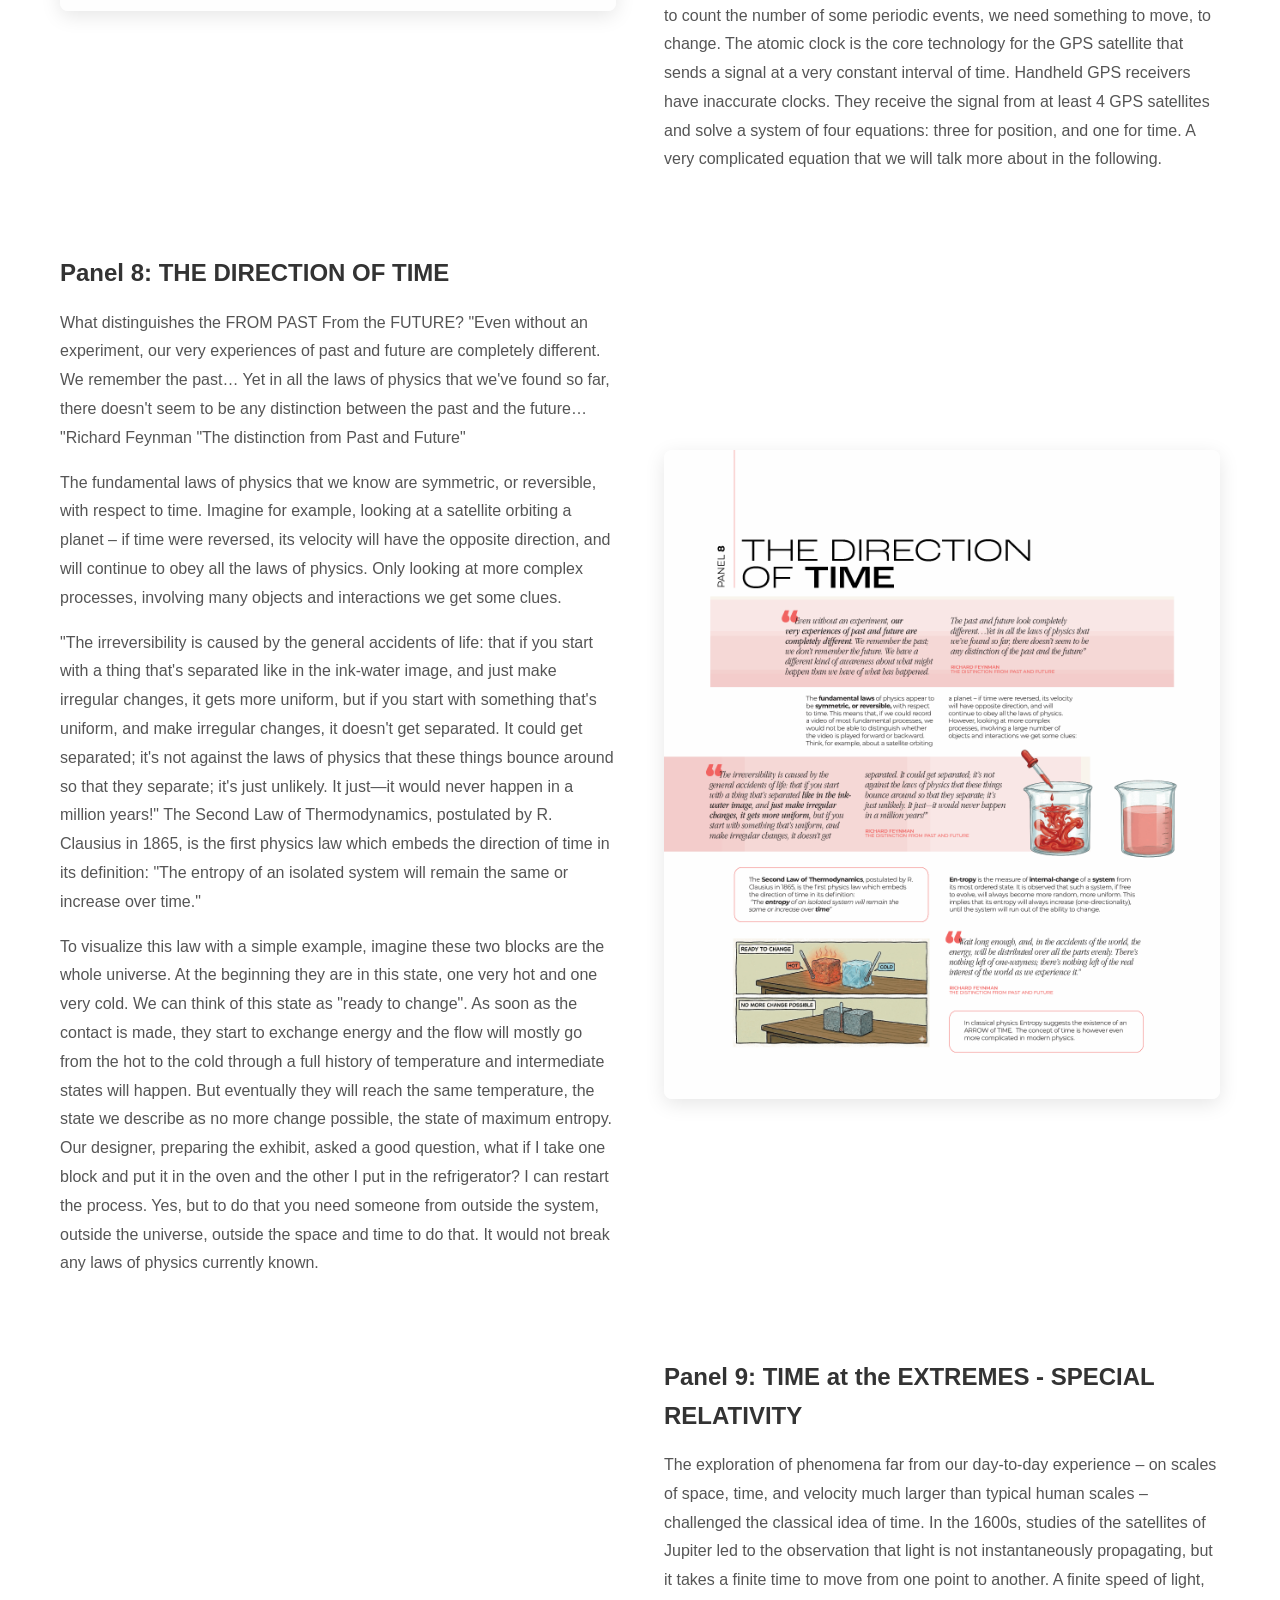
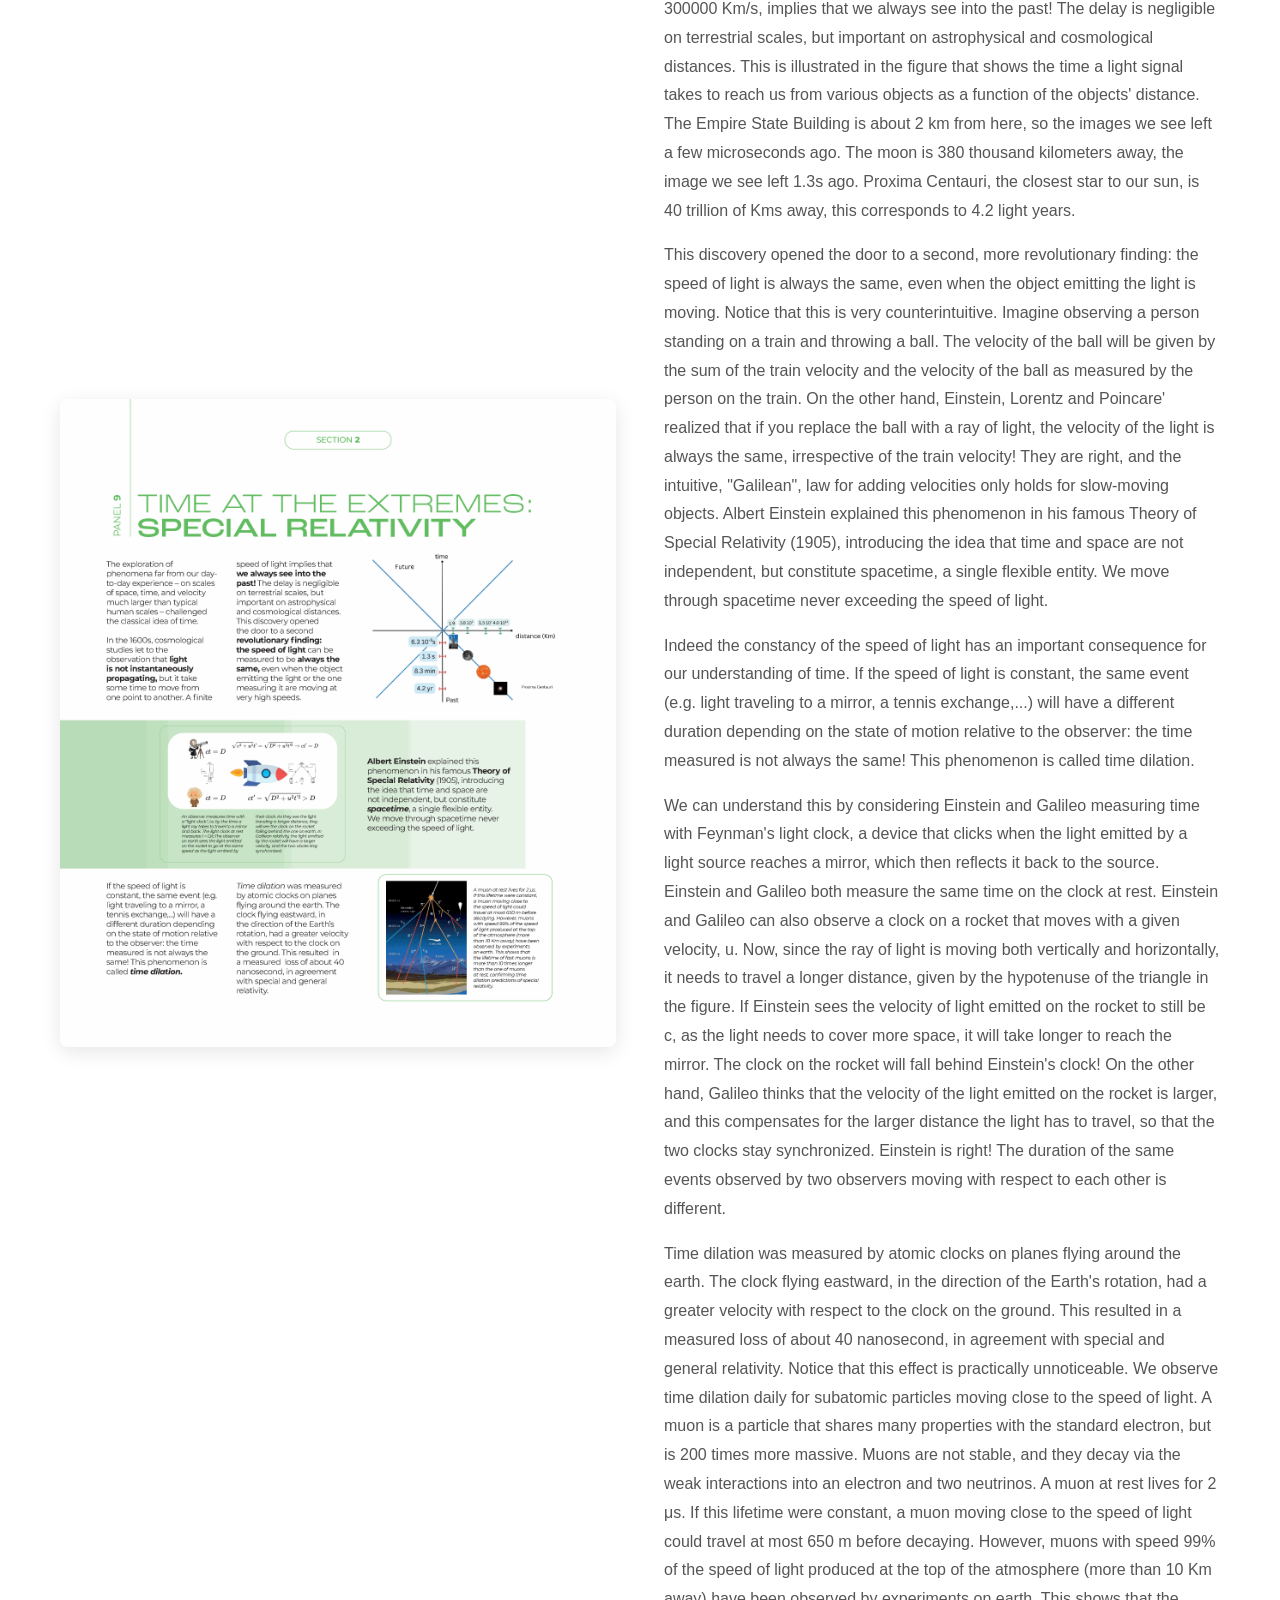
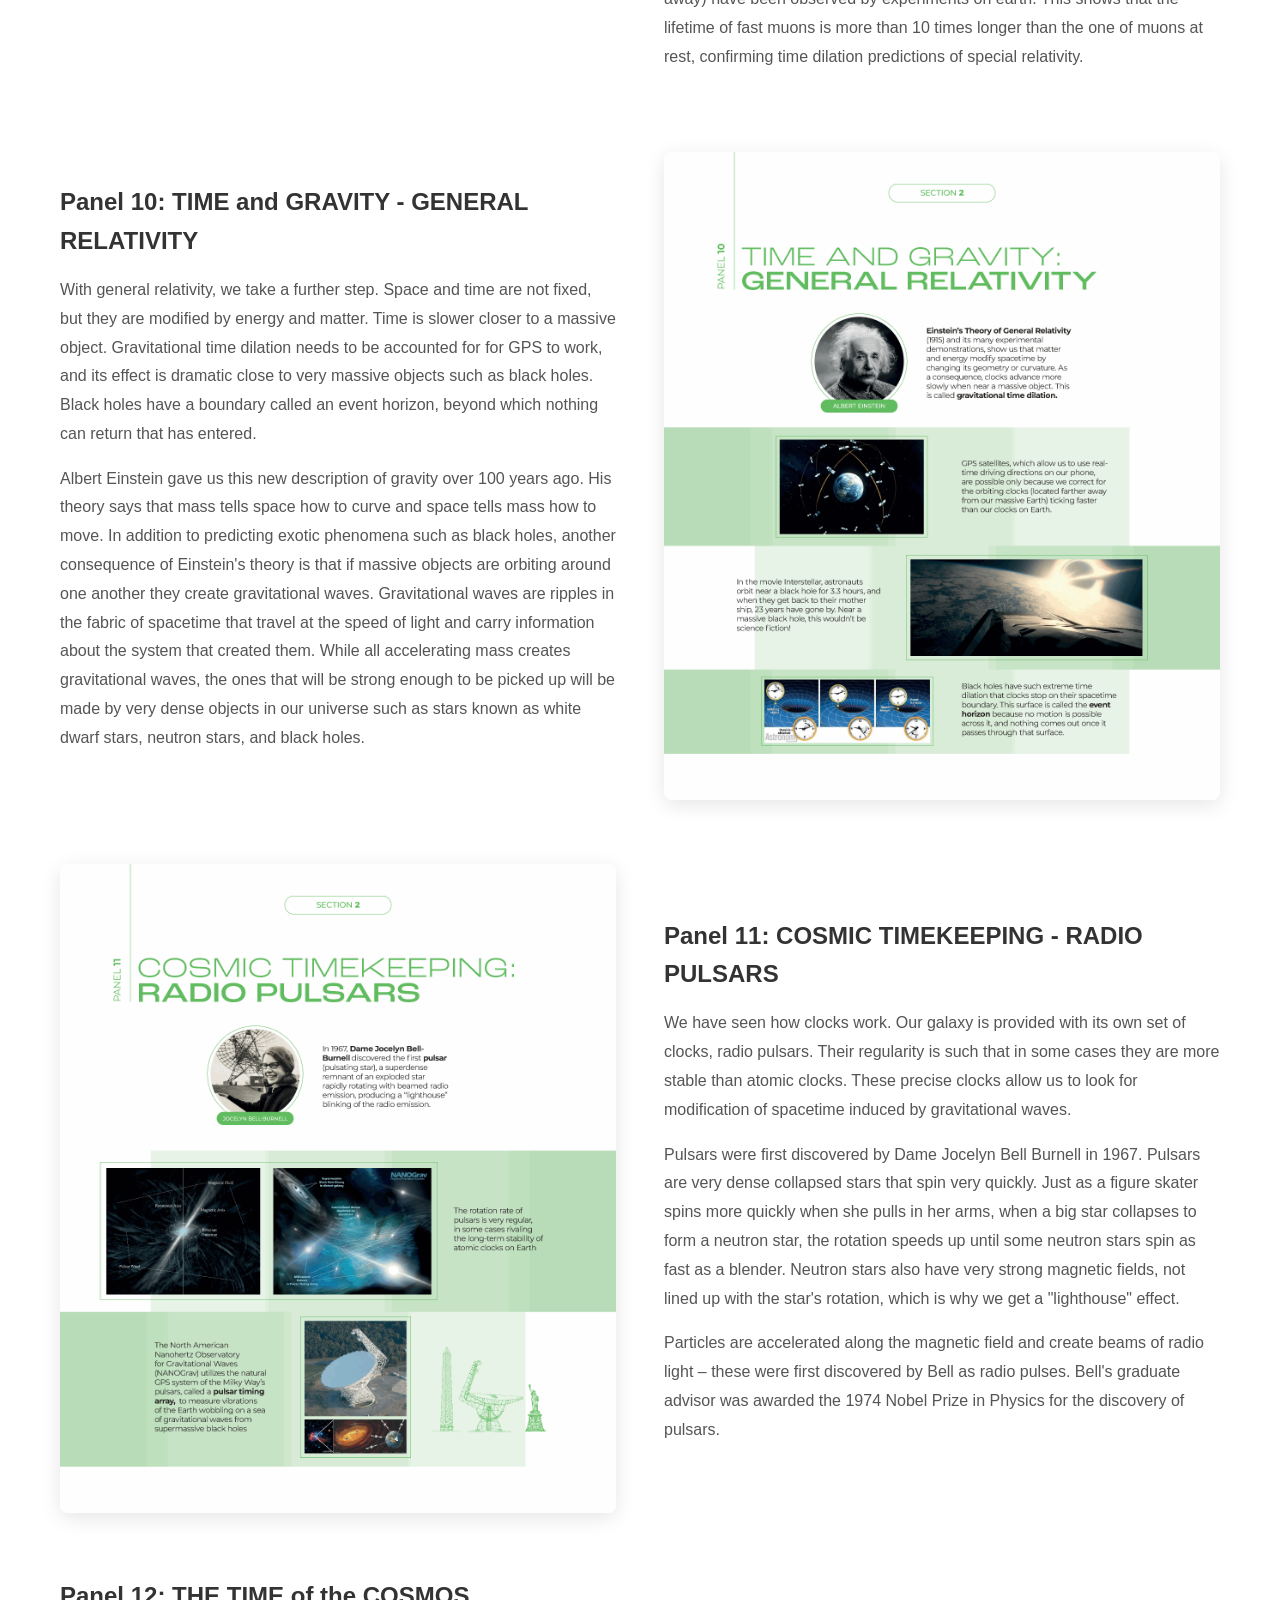
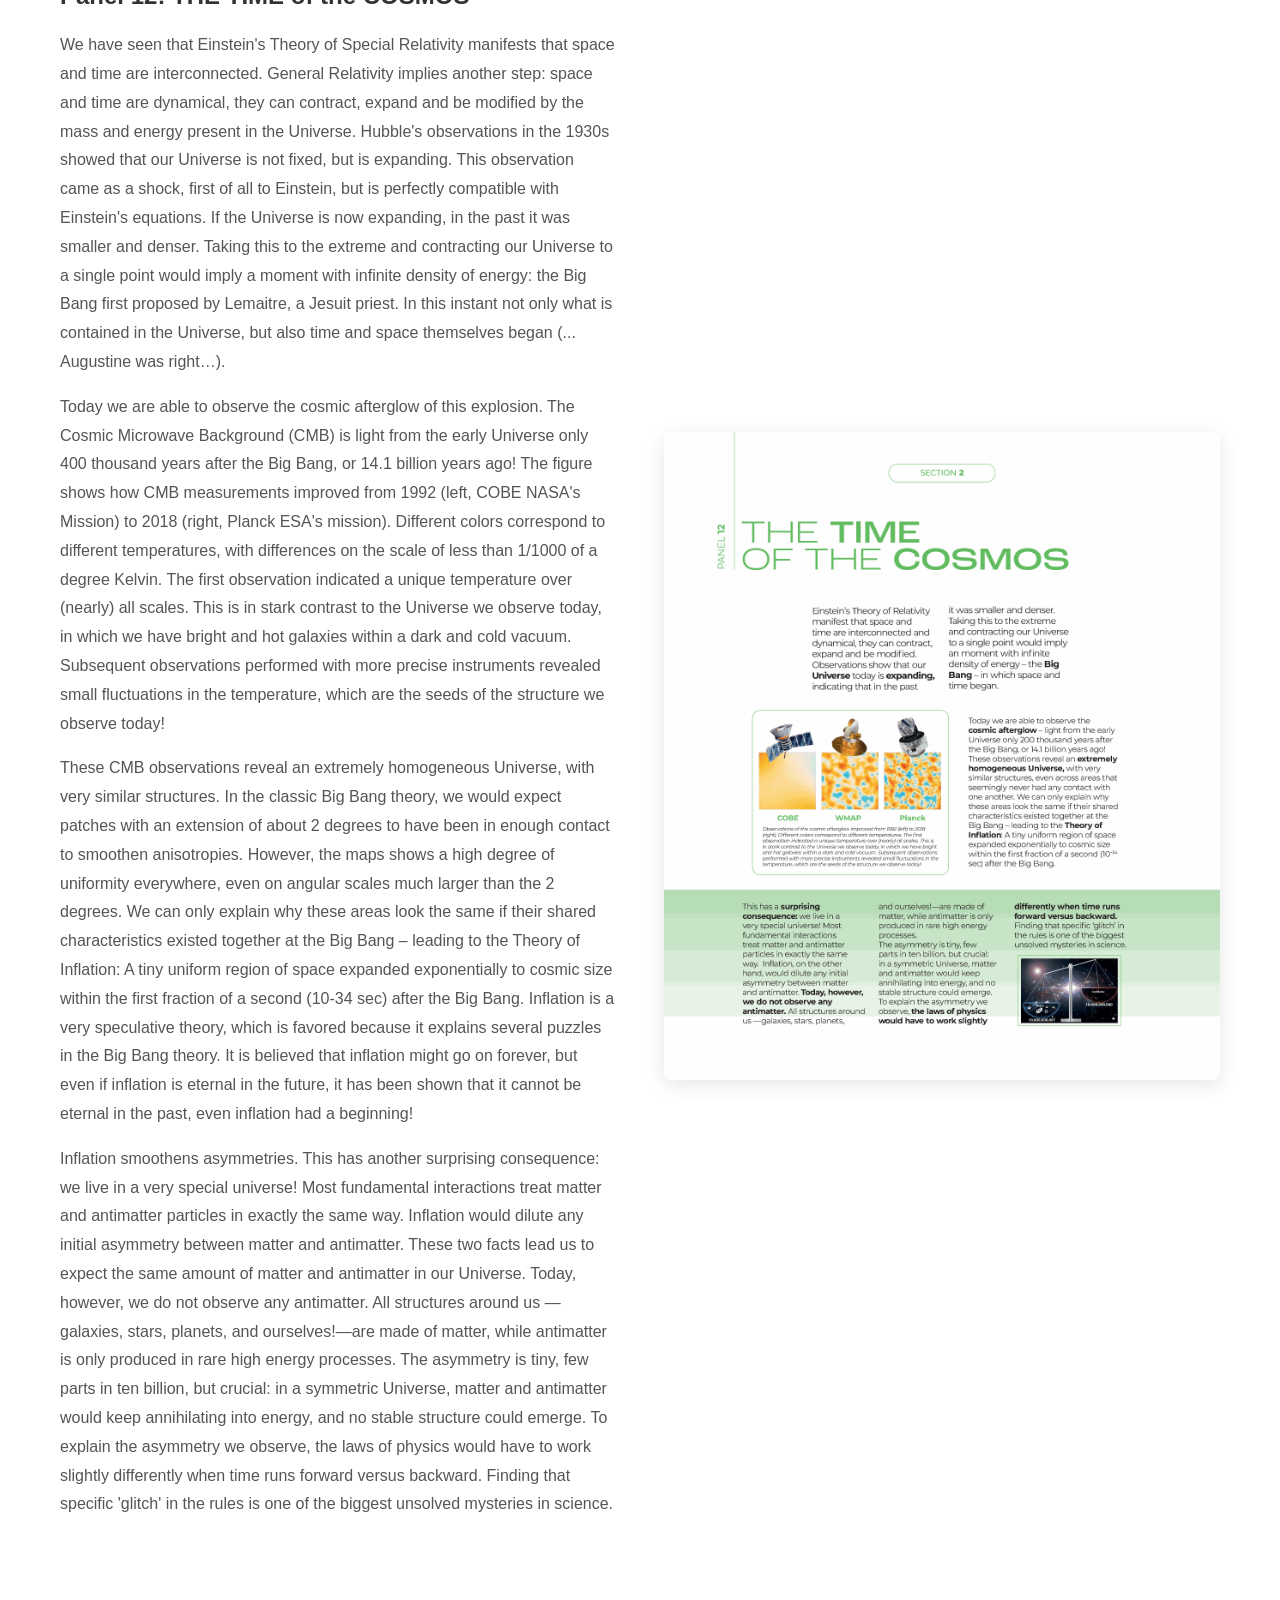
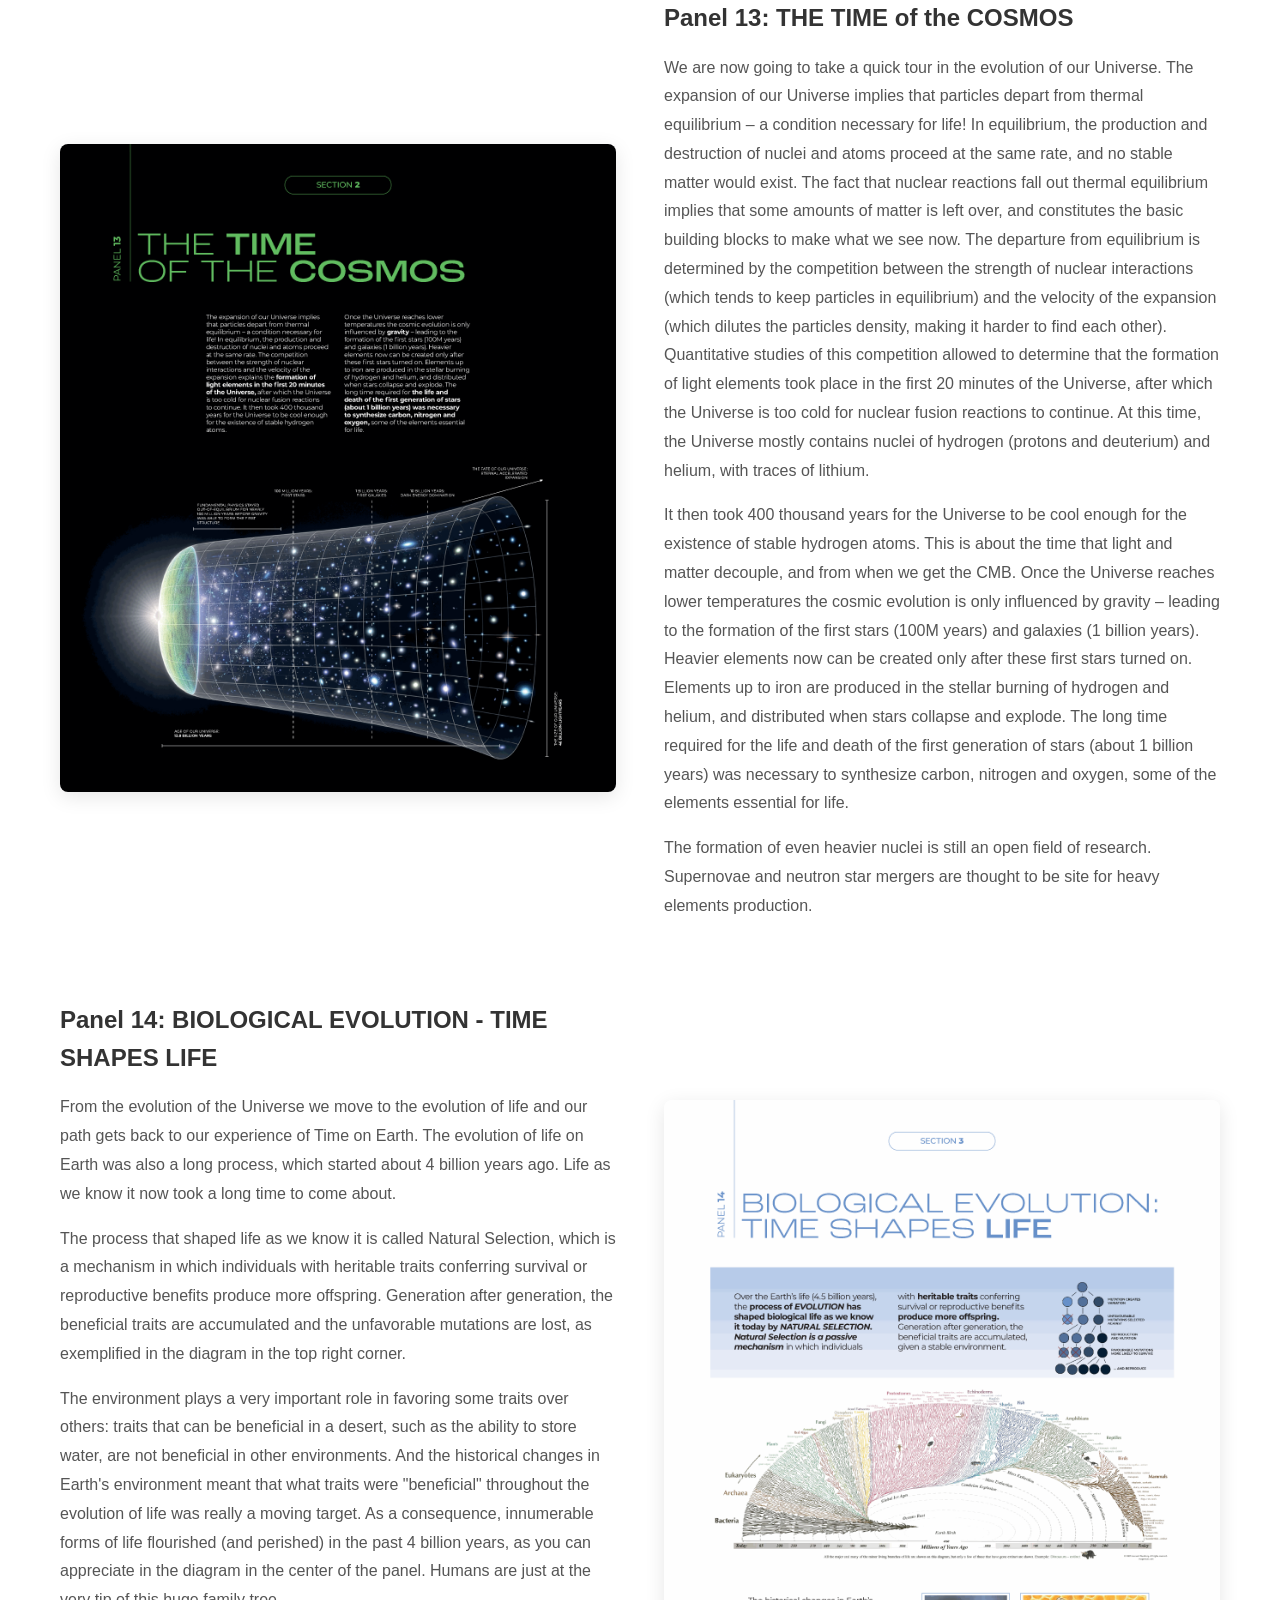
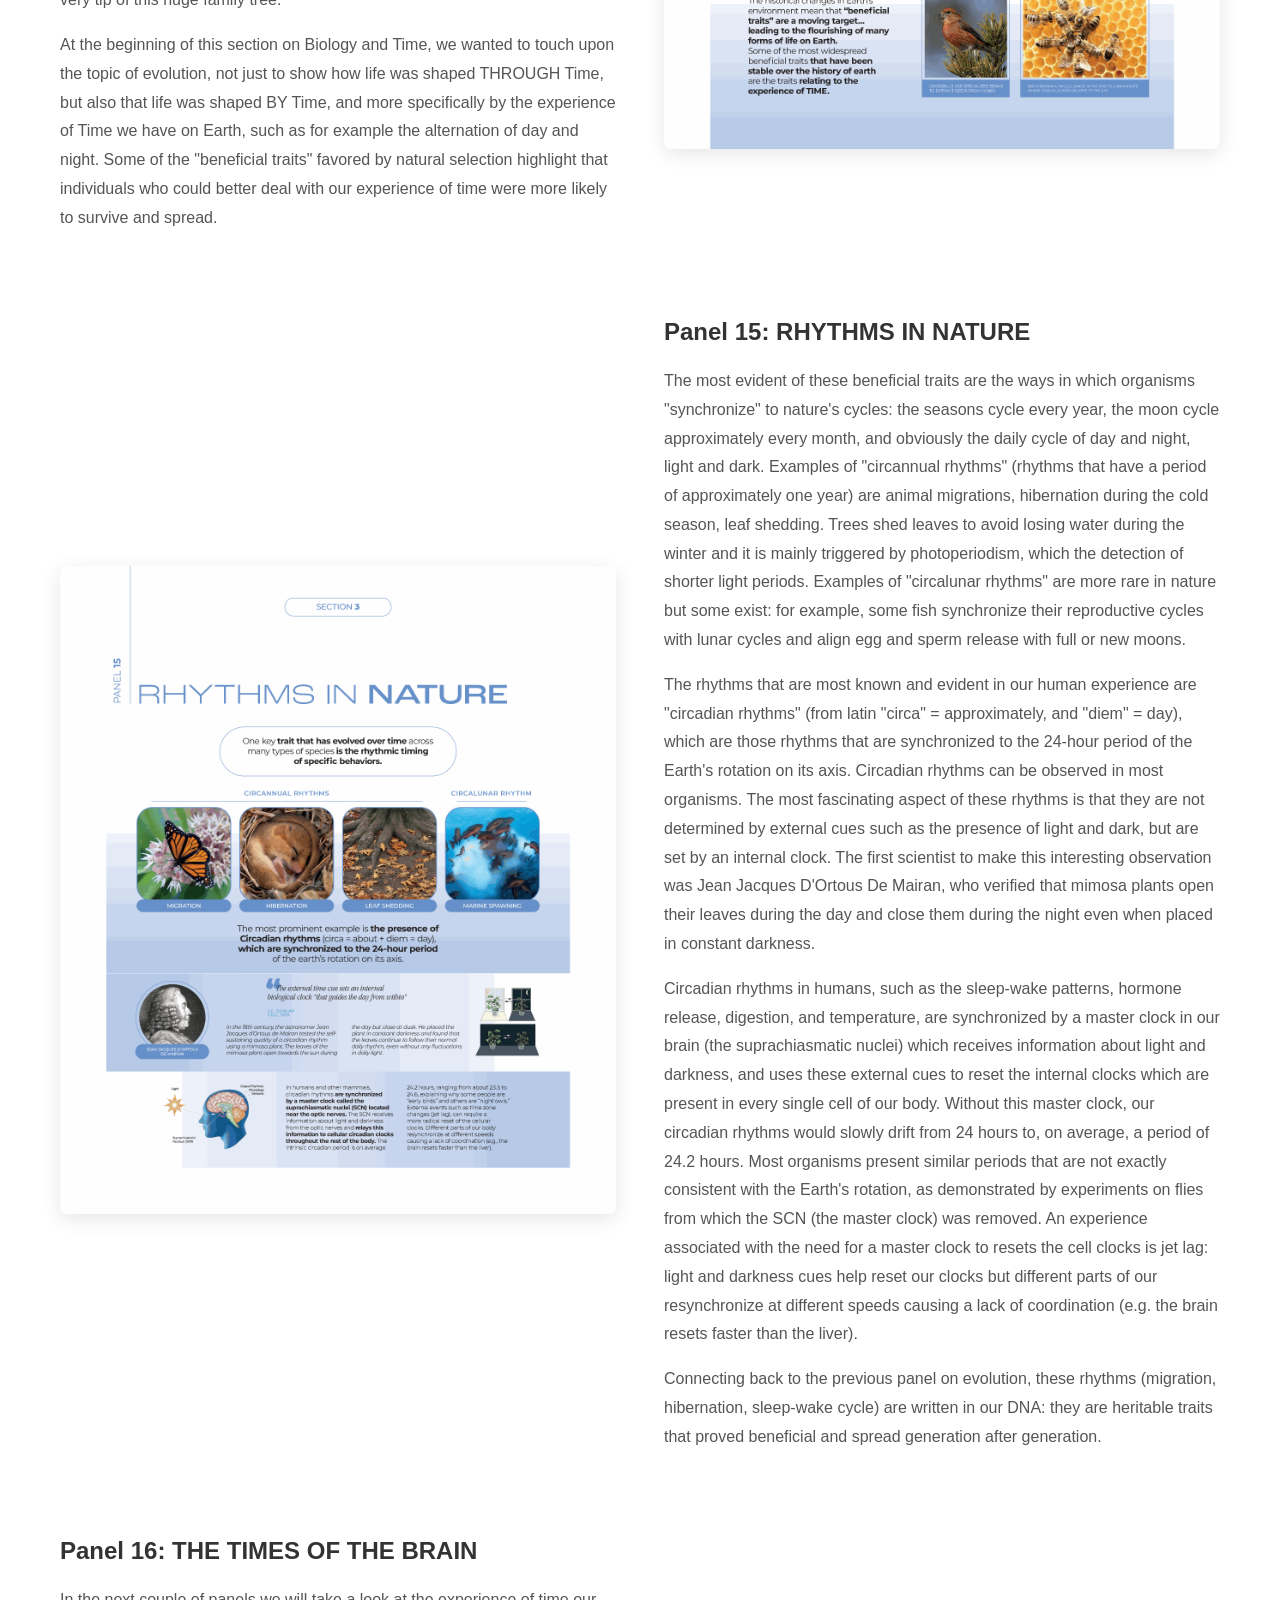
==== commit d81983fb: "Nav: add Virtual Tour link" ====
--- a/panels.html
+++ b/panels.html
@@ -13,6 +13,7 @@
             <ul class="nav-menu">
                 <li><a href="index.html">Home</a></li>
                 <li><a href="panels.html" class="active">Panels</a></li>
+                <li><a href="tour.html">Virtual Tour</a></li>
             </ul>
         </div>
     </nav>
